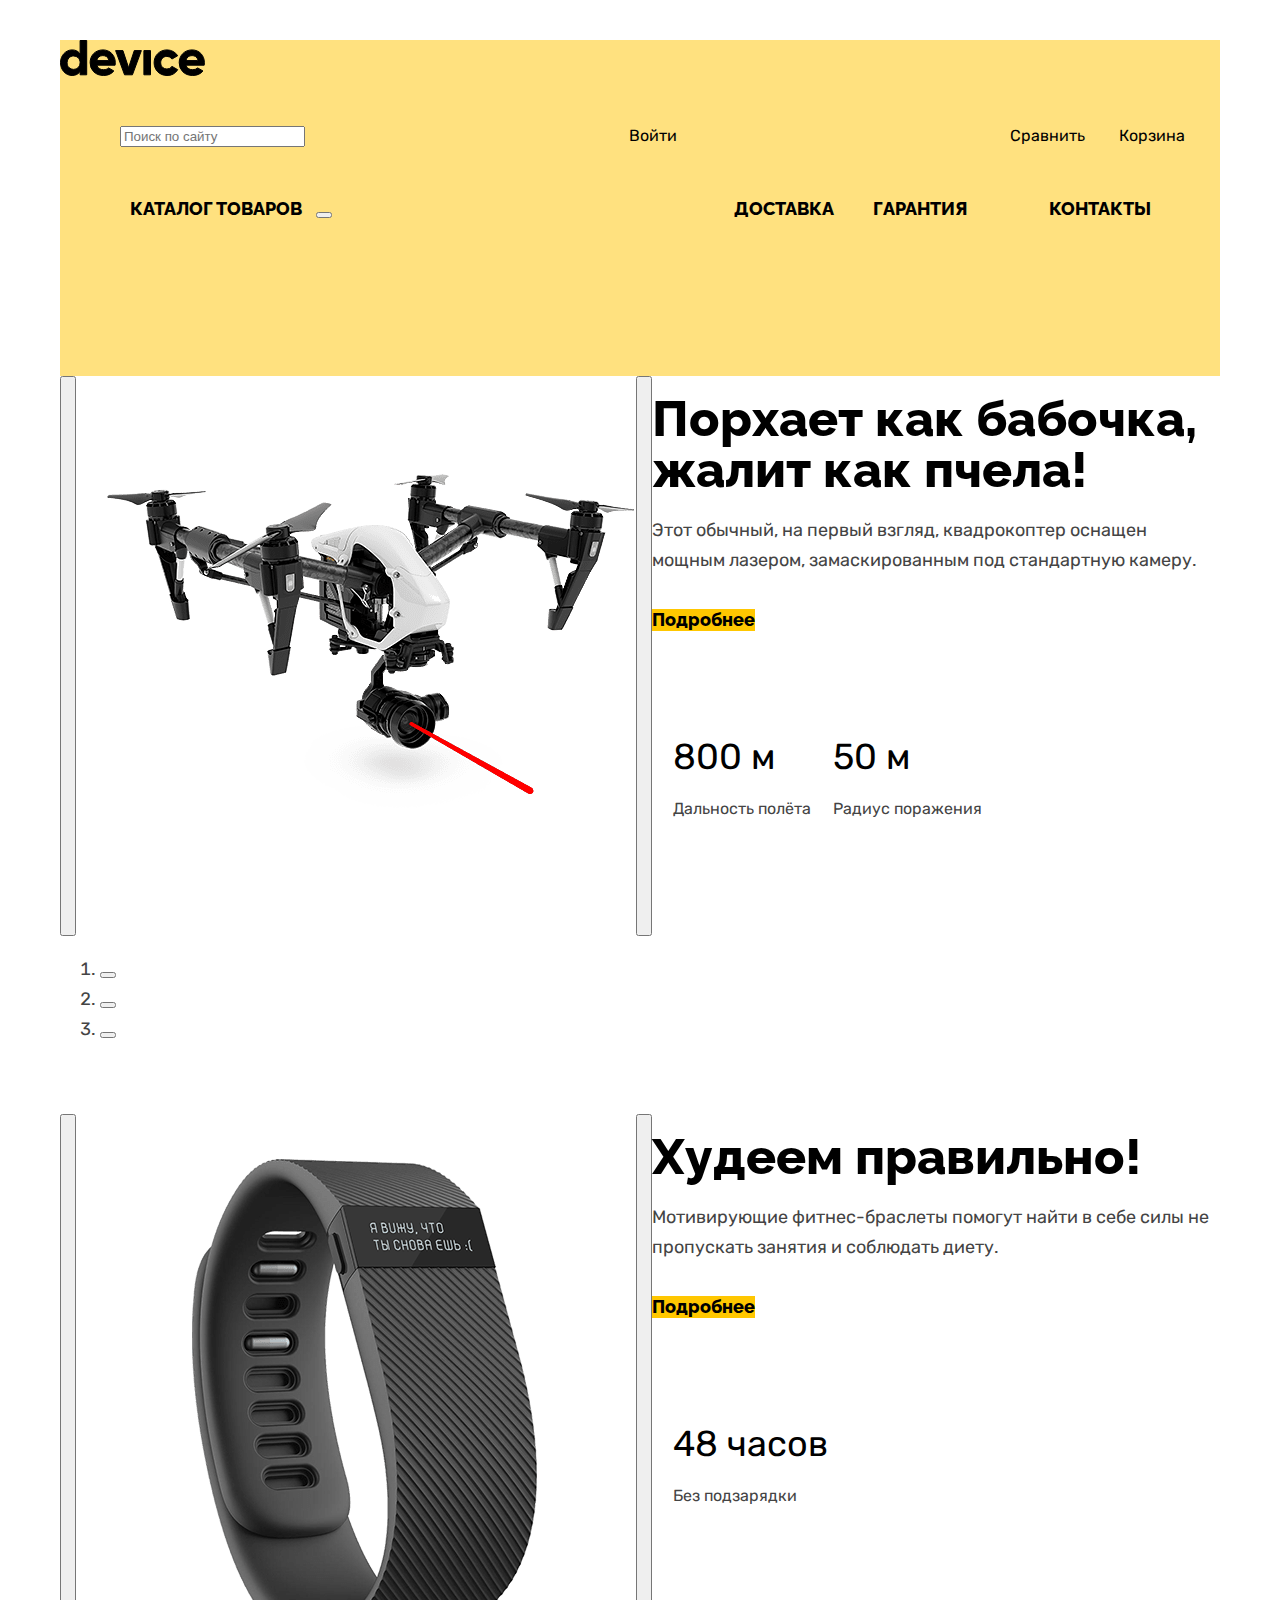
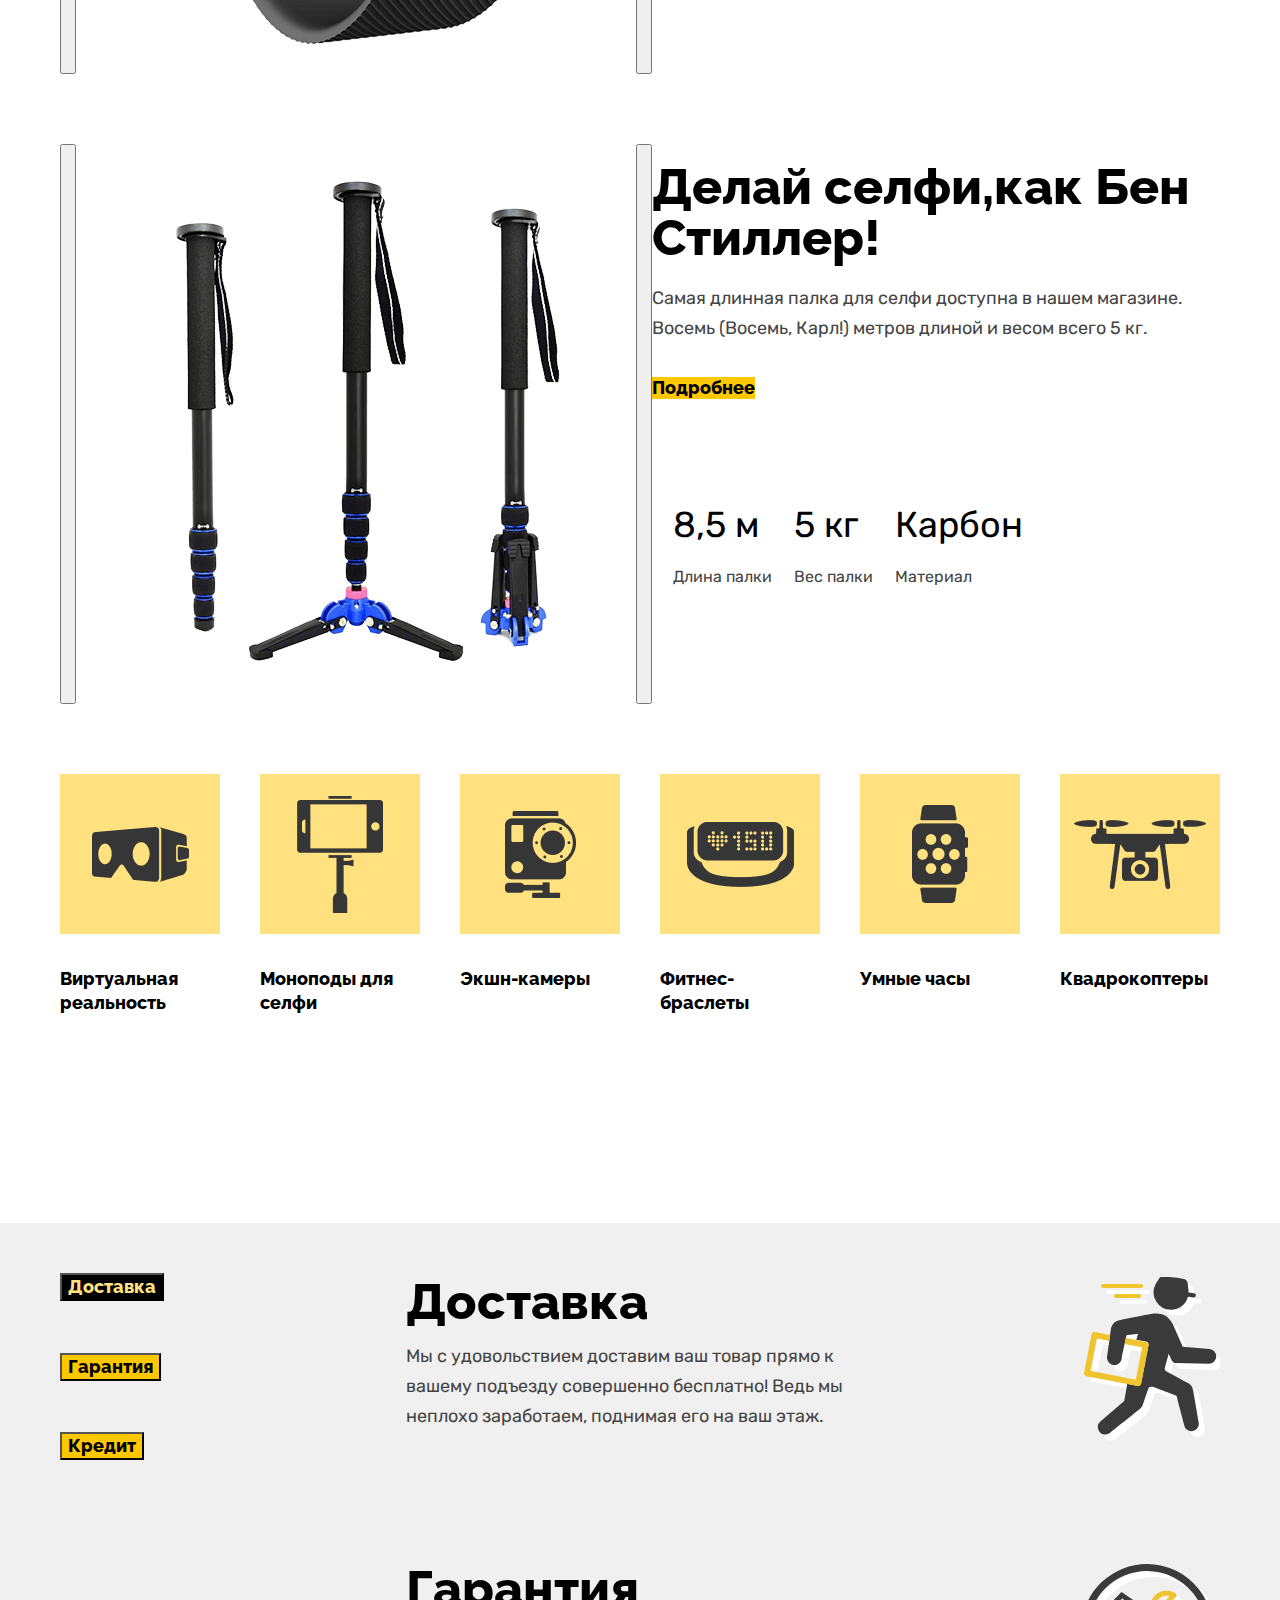
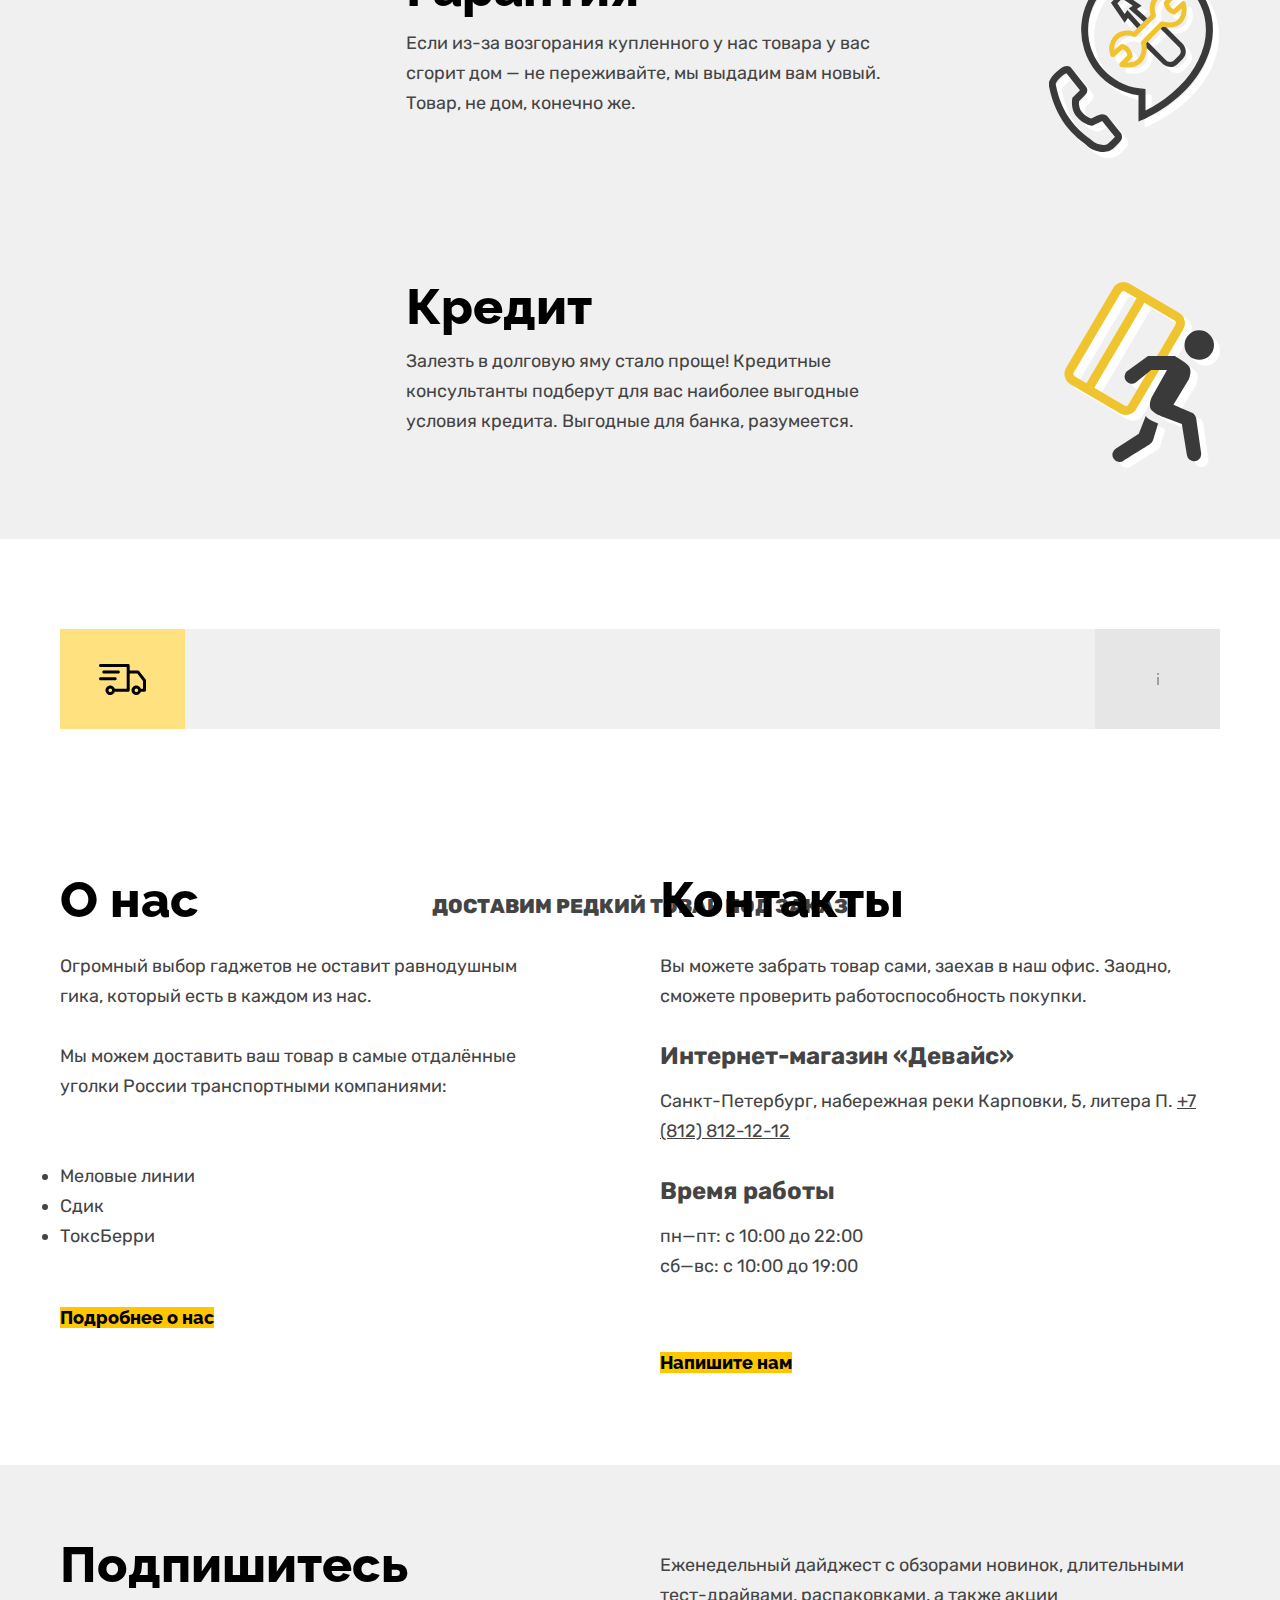
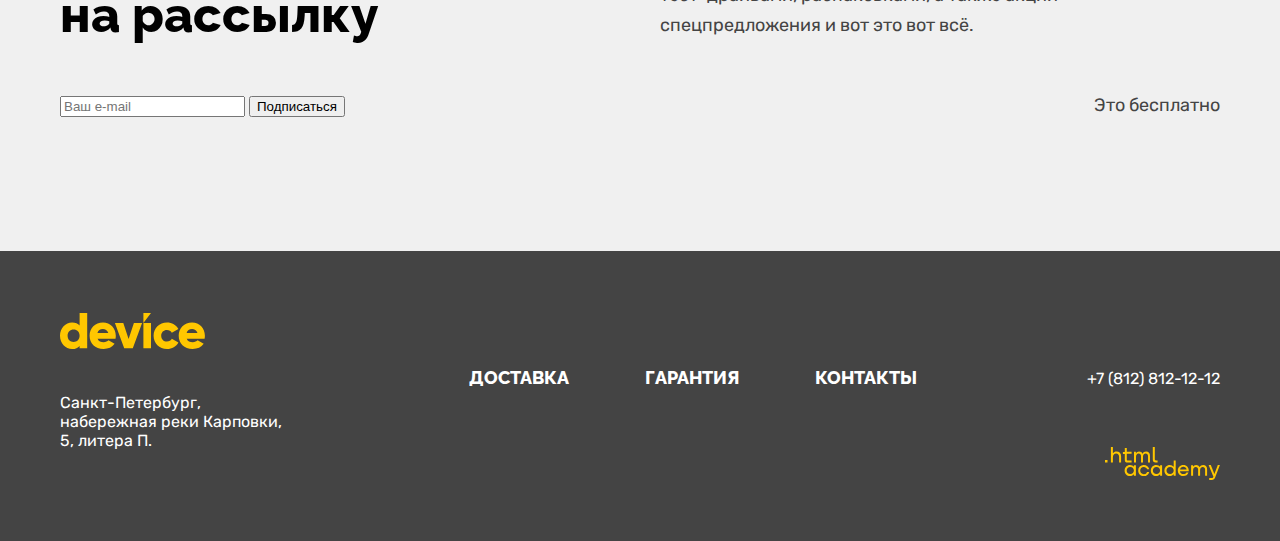
==== index.html @ 5f860b73 "внесла исправления" ====
<!DOCTYPE html>
<html lang="ru">

<head>
  <meta charset="utf-8">
  <link rel="stylesheet" href="styles/styles.css">
  <title>HTML Academy: Девайс</title>
</head>

<body>
  <header>
    <div class="content">
      <nav class="navigation">
        <a href="#"> <img src="img/logo.svg" width="145" height="36" alt="Логотип компании"></a>
        <section class="main-upper-navigation">
          <ul class="upper-navigation-list">
            <li class="upper-navigation-item search">
              <form action="https://echo.htmlacademy.ru/" method="get">
                <label for="page-search" class="visually-hidden">Поиск по сайту</label>
                <input id="page-search" name="page-search" type=text placeholder="Поиск по сайту">
              </form>
            </li>
            <li class="upper-navigation-item enter"> <a class="upper-navigation-link" href="#"> Войти </a></li>
            <li class="upper-navigation-item compare"> <a class="upper-navigation-link" href="#"> Сравнить </a></li>
            <li class="upper-navigation-item cart"> <a class="upper-navigation-link" href="#"> Корзина </a></li>
          </ul>
        </section>
        <section class="main-under-navigation">
          <ul class="under-navigation-list">
            <li class="under-navigation-item catalog">
              <a class="under-navigation-link" href="#"> Каталог товаров</a>
              <button class="plus" name="go-to-goodspage" type="button"> <span class="visually-hidden"> Расскрыть
                  католог
                  товаров
                </span></button>
            </li>
            <li class="under-navigation-item delivery"> <a class="under-navigation-link" href="#">Доставка</a></li>
            <li class="under-navigation-item garanty"> <a class="under-navigation-link" href="#">Гарантия</a></li>
            <li class="under-navigation-item contact"> <a class="under-navigation-link" href="#">Контакты</a> </li>
          </ul>
        </section>
      </nav>
    </div>
  </header>

  <main class="main-index main-container">
    <h1 class="visually-hidden"> Компания Device </h1>
    <section class="popular-products-slider">
      <div class="content">
        <h2 class="visually-hidden"> Характеристики популярных товаров </h2>
        <div class="product-slider">
          <div class="product-slide">
            <button class="slider-button slider-prev" type="button"> <span class="visually-hidden"> Предыдущее
                фото</span></button>
            <img class="slider-image" src="img/slider/slider-img-1.png" width="560" height="560" alt="Квадракоптер">
            <button class="slider-button slider-next" type="button"> <span class="visually-hidden"> Следующее фото
              </span></button>
            <div class="slide-description">
              <p> <b class="emphasise"> Порхает как бабочка, жалит как пчела! </b> </p>
              <p class="description"> Этот обычный, на первый взгляд, квадрокоптер оснащен мощным лазером,
                замаскированным под стандартную
                камеру. </p>
              <a class="button more-detailed" href="#"> Подробнее</a>
              <table class="features">
              <caption class="visually-hidden"> Технические характеристики </caption>
                <tr class="numerical-value">
                  <td class="metre-value"> 800 м</td>
                  <td class="metre-value"> 50 м</td>
                </tr>
                <tr class="row-name">
                  <td class="range">Дальность полёта</td>
                  <td class="radius">Радиус поражения</td>
                </tr>
              </table>
            </div>
          </div>
          <nav class="description-navigation">
            <ol class="slider-pagination">
              <li class="slider-pagination-item"> <button
                  class="slider-pagination-button slider-pagination-button-current" type="button"> <span
                    class="visually-hidden"> 1 фото </span> </button></li>
              <li class="slider-pagination-item"> <button class="slider-pagination-button" type="button"> <span
                    class="visually-hidden"> 2 фото </span> </button></li>
              <li class="slider-pagination-item"> <button class="slider-pagination-button" type="button"> <span
                    class="visually-hidden"> 3 фото </span> </button></li>
            </ol>
          </nav>
        </div>
        <div class="product-slider">
          <div class="product-slide">
            <button class="slider-button slider-prev" type="button"> <span class="visually-hidden"> Предыдущее
                фото</span></button>
            <img class="slider-image" src="img/slider/slider-img-2.png" width="560" height="560" alt="Умные часы">
            <button class="slider-button slider-next" type="button"> <span class="visually-hidden"> Следующее фото
              </span></button>
            <div class="slide-description">
              <p> <b class="emphasise"> Худеем правильно! </b> </p>
              <p class="description"> Мотивирующие фитнес-браслеты помогут найти в себе силы не пропускать занятия и
                соблюдать диету. </p>
              <a class="button more-detailed" href="#"> Подробнее</a>
              <table class="features">
                <caption class="visually-hidden"> Технические характеристики </caption>
                <tr class="numerical-value">
                  <td class="metre-value"> 48 часов</td>
                </tr>
                <tr class="row-name">
                  <td class="range">Без подзарядки</td>
                </tr>
              </table>
            </div>
          </div>
        </div>
        <div class="product-slider">
          <div class="product-slide">
            <button class="slider-button slider-prev" type="button"> <span class="visually-hidden"> Предыдущее
                фото</span></button>
            <img class="slider-image" src="img/slider/slider-img-3.png" width="560" height="560" alt="Селфи-палка">
            <button class="slider-button slider-next" type="button"> <span class="visually-hidden"> Следующее фото
              </span></button>
            <div class="slide-description">
              <p> <b class="emphasise"> Делай селфи,как Бен Стиллер! </b> </p>
              <p class="description"> Самая длинная палка для селфи доступна в нашем магазине. Восемь (Восемь, Карл!)
                метров длиной и весом
                всего 5 кг. </p>
              <a class="button more-detailed" href="#"> Подробнее</a>
              <table class="features">
                <caption class="visually-hidden"> Технические характеристики </caption>
                <tr class="numerical-value">
                  <td class="metre-value"> 8,5 м</td>
                  <td class="metre-value"> 5 кг</td>
                  <td class="metre-value"> Карбон</td>
                </tr>
                <tr class="row-name">
                  <td class="range">Длина палки</td>
                  <td class="radius">Вес палки</td>
                  <td class="radius">Материал</td>
                </tr>
              </table>
            </div>
          </div>
        </div>
      </div>
    </section>
    <section class="goods-catalog">
      <div class="content">
        <h2 class="visually-hidden">Католог товаров</h2>
        <div class="page-container">
          <ul class="goods-catalog-list">
            <li class="goods-catalog-item">
              <a class="goods-catalog-item-link" href="#">
                <div class="img virtual-reality"></div>
              </a>
              <a class="goods-catalog-item-link" href="#"> Виртуальная реальность</a>
            </li>
            <li class="goods-catalog-item">
              <a class="goods-catalog-item-link" href="#">
                <div class="img monopode"></div>
              </a>
              <a class="goods-catalog-item-link" href="#"> Моноподы для селфи </a>
            </li>
            <li class="goods-catalog-item">
              <a class="goods-catalog-item-link" href="#">
                <div class="img action-camera"></div>
              </a>
              <a class="goods-catalog-item-link" href="#"> Экшн-камеры </a>
            </li>
            <li class="goods-catalog-item">
              <a class="goods-catalog-item-link" href="#">
                <div class="img fitnes-watch"></div>
              </a>
              <a class="goods-catalog-item-link" href="#"> Фитнес-браслеты </a>
            </li>
            <li class="goods-catalog-item">
              <a class="goods-catalog-item-link" href="#">
                <div class="img smart-watch"></div>
              </a>
              <a class="goods-catalog-item-link" href="#"> Умные часы </a>
            </li>
            <li class="goods-catalog-item">
              <a class="goods-catalog-item-link" href="#">
                <div class="img quadrico"></div>
              </a>
              <a class="goods-catalog-item-link" href="#"> Квадрокоптеры </a>
            </li>
          </ul>
        </div>
      </div>
    </section>
    <section class="additional-services">
      <div class="content">
        <h2 class="visually-hidden"> Дополнительные услуги </h2>
        <div class="page-container switch-container">
          <ol class="section-switching">
            <li class="switch-section-item delivery-section-item"> <button
                class="button switch-section-button current-section-button" type="button">
                Доставка </button></li>
            <li class="switch-section-item guarantee-section-item"> <button class="button switch-section-button"
                type="button">
                Гарантия </button></li>
            <li class="switch-section-item credit-section-item"> <button class="button switch-section-button"
                type="button"> Кредит
              </button></li>
          </ol>
          <div class="service-slider service-slider-1">
            <div class="slider-text">
            <h3 class="slider-header"> Доставка </h3>
            <p class="slider-description">Мы с удовольствием доставим ваш товар прямо к вашему подъезду совершенно
              бесплатно! Ведь мы неплохо заработаем, поднимая его на ваш этаж.</p></div>
            <div class="delivery-item"> <span class="visually-hidden"> Иконка курьера </span> </div>
          </div>
          <div class="service-slider service-slider-2">
            <div class="slider-text">
            <h3 class="slider-header"> Гарантия </h3>
            <p class="slider-description">Если из-за возгорания купленного у нас товара у вас сгорит дом — не
              переживайте, мы выдадим вам новый. Товар, не дом, конечно же.</p></div>
            <div class="garanty-item"> <span class="visually-hidden"> Иконка гарантии </span> </div>
          </div>
          <div class="service-slider service-slider-3">
            <div class="slider-text">
            <h3 class="slider-header"> Кредит </h3>
            <p class="slider-description">Залезть в долговую яму стало проще! Кредитные консультанты подберут для вас
              наиболее выгодные условия кредита. Выгодные для банка, разумеется.</p></div>
            <div class="credit-item"> <span class="visually-hidden"> Иконка кредита </span> </div>
          </div>
        </div>
      </div>
    </section>
    <section class="about-company">
      <div class="content">
        <h2 class="visually-hidden"> Информация о компании </h2>
        <div class="main-feature">
          <b class="slogan"> Доставим редкий товар под заказ </b>
          <div class="car-item"> <span class="visually-hidden"> Значок грузовика </span></div>
          <a class="more-information" href="#"> <span class="visually-hidden"> Больше информации о доставке </span> </a>
        </div>
        <div class="page-container information-container">
          <div class="about-us">
            <h3 class="section-header"> О нас </h3>
            <p class="paragraph-first">Огромный выбор гаджетов не оставит равнодушным гика, который есть в каждом из
              нас.</p>
            <p class="paragraph"> Мы можем доставить ваш товар в самые отдалённые уголки России транспортными
              компаниями:</p>
            <ul class="delivery-companies-list">
              <li class="delivery-company-item"> Меловые линии</li>
              <li class="delivery-company-item"> Сдик</li>
              <li class="delivery-company-item"> ТоксБерри</li>
            </ul>
            <a class="button more-about-company" href="#"> Подробнее о нас </a>
          </div>
          <div class="contacts">
            <h3 class="section-header"> Контакты </h3>
            <p class="contact-paragraph">Вы можете забрать товар сами, заехав в наш офис. Заодно, сможете проверить
              работоспособность покупки.
            </p>
            <h4 class="mini-section-header"> Интернет-магазин «Девайс» </h4>
            <address class="main-page-address">
              Санкт-Петербург, набережная реки Карповки, 5, литера П.
              <a class="contact-phone" href="tel:88128121212"> +7 (812) 812-12-12 </a>
            </address>
            <h4 class="mini-section-header"> Время работы </h4>
            <p class="work-day-time">пн—пт: с 10:00 до 22:00 <br>
              сб—вс: с 10:00 до 19:00 </p>
            <a class="button write-to-us" href="mailto:#"> Напишите нам </a>
          </div>
        </div>
      </div>
    </section>
    <section class="subcribe">
      <div class="content">
        <div class="subcribe-page-container">
          <div class="subcribe-container">
            <h3 class="section-header subcribe-header">Подпишитесь на рассылку</h3>
            <p class="subcribe-description">Еженедельный дайджест с обзорами новинок, длительными тест-драйвами,
              распаковками, а также акции
              спецпредложения и вот это вот всё.</p>
          </div>
          <div class="form-container">
            <form class="email-subcribe" action="https://echo.htmlacademy.ru/" method="POST">
              <label for="put-email" class="visually-hidden"> Введите ваш e-mail </label>
              <input id="put-email" name="email" type="text" placeholder="Ваш e-mail">
              <button class="subcribe-button" type="button"> Подписаться </button>
            </form>
            <p class="additional-note"> Это бесплатно </p>
          </div>
        </div>
    </section>
    </div>
  </main>
  <footer class="footer">
    <div class="content">
      <div class="page-footer-container">
        <div class="first-column">
          <a href="#"><img class="yellow-logo" src="img/yellow-logo.svg" width="145" height="36"
              alt="Логотип компании"></a>
            <h2 class="visually-hidden">Основная информация</h2>
            <address class="footer-address"> Санкт-Петербург, набережная реки Карповки, 5, литера П.</address>
        </div>

        <div class="second-column">
          <ul class="additional-page-list">
            <li class="additional-page-item"> <a class="additional-page-link" href="#"> Доставка </a></li>
            <li class="additional-page-item"> <a class="additional-page-link" href="#"> Гарантия </a></li>
            <li class="additional-page-item"> <a class="additional-page-link" href="#"> Контакты </a></li>
          </ul>
          <ul class="socialmedia-list">
            <li class="socialmedia-item"> <a class="socialmedia-link" href="https://www.facebool.com/htmlacademy"> <span
                  class="visually-hidden"> Facebook
                </span> </a></li>
            <li class="socialmedia-item"> <a class="socialmedia-link" href="https://www.instagram.com/htmlacademy/">
                <span class="visually-hidden"> Instagram
                </span> </a></li>
            <li class="socialmedia-item"> <a class="socialmedia-link" href="https://twitter.com/htmlacademy_ru"> <span
                  class="visually-hidden"> Twitter
                </span> </a></li>
          </ul>
        </div>
        <div class="third-column">
            <h2 class="visually-hidden"> Дополнительная информация </h2>
            <address> <a class="contact-phone footer-contact-phone" href="tel:88128121212"> +7 (812) 812-12-12 </a>
            </address>
            <a class="htmlacademy-logo" href="https://htmlacademy.ru/"> <img src="img/htmlacademy-logo.svg" width="115"
                height="33" alt="Логотип HTML Академии"> </a>
        </div>
      </div>
    </div>
  </footer>
</body>

</html>
---- styles/styles.css ----
@font-face {
    font-family: "Raleway" ;
    font-style: normal;
    font-weight: 800;
    src: url("../fonts/raleway/raleway-800.woff2") format("woff2");
    font-display: swap;
}

@font-face {
    font-family:"Rubik";
    font-style: normal;
    font-weight: 400;
    src: url("../fonts/rubik/rubik-400.woff2") format("woff2");
    font-display: swap;
}

@font-face {
    font-family:"Rubik" ;
    font-style: normal;
    font-weight: 700;
    src: url("../fonts/rubik/rubik-700.woff2") format("woff2");
    font-display: swap;
}

@font-face {
    font-family:"Rubik";
    font-style: normal;
    font-weight: 800;
    src: url("../fonts/rubik/rubik-800.woff2") format("woff2");
    font-display: swap;
}

html {
    height: 100%;
}

body {
    margin: 0;
    display:flex;
    flex-direction: column;
    min-height: 100%;
    font-family:"Rubik", sans-serif;
    font-weight: 400;
    font-style: normal;
    font-size: 18px;
    line-height: 30px;
    color: #444444;
    background-color: #FFFFFF;
}

.main-container {
    flex-grow:1;
}

.content {
    margin: 0 auto;
    width: 1160px;
}

.navigation {
    display:flex;
    flex-direction: column;
    width: 1160px;
    margin-top: 40px;
    margin-left: auto;
    margin-right: auto;
    background-color: #FFE17F;
}

.upper-navigation-list {
    display: flex;
    flex-wrap: wrap;
    padding: 0;
    width: 1075px;
    list-style-type: none;
    padding-top: 35px;
    padding-bottom: 29px;
    padding-left: 60px;
    padding-right: 25px; 
    margin:0;
    margin-bottom: 15px;
}

.upper-navigation-link {
    width: min-content;
    padding: 10px;
}

.enter {
    margin-left:auto;
    margin-right: auto;
}

.compare {
    margin-right: 14px;
}

.under-navigation-item {
    margin: 0;
    padding:0;
}

.under-navigation-list {
    display: flex;
    list-style-type: none;
    padding-top: 0;
    padding-bottom: 152px;
    padding-left: 60px;
    padding-right: 59px;
    margin: 0;
}

.under-navigation-link{
    padding: 10px;
    width: max-content;
}

.catalog {
    flex-grow: 1;
}

.delivery {
    margin-right: 19px;
}

.garanty {
    margin-right: 62px;
}

.product-slide {
    display:flex;
    justify-content: space-between;
}

.product-slider {
    margin-bottom: 70px;
}

.description {
    padding:0;
    margin-top:19px;
    margin-bottom: 30px;
}

.more-detailed {
    display: inline-block;
    margin-top:0;
    margin-bottom: 70px;
}

.features {
    border-spacing: 20px;
}

.page-container {
    display: flex;
    justify-content: space-between;
}

.goods-catalog-list {
    display: grid; /*Добавила грид*/
    grid-template-columns: repeat(6,160px);
    gap: 40px;
    margin-top: 0;
    margin-bottom: 139px;
    padding: 0;
    list-style-type: none;
}


.goods-catalog-item {
    display: flex;
    flex-direction: column;
}

.img {
    margin-bottom: 33px;
}

.goods-catalog {
    margin-bottom: 69px;
}
.switch-container {
    display: grid;
    grid-template-columns: 280px 814px; /*Получился между рядами gap какой-то (видно в инспекторе), это ширина элементов накладывается друг на друга?*/
    grid-template-areas: "section-switching service-slider-1"
                         " .  service-slider-2"
                         " .  service-slider-3";
    margin-bottom: 90px;
}

.section-switching {
    display: flex;
    flex-direction: column;
    justify-content: space-evenly;
    width: 280px;
    padding: 0;
    margin: 0;
    list-style-type: none;
    grid-area: section-switching;
}

.service-slider {
    width: 814px;
    padding-top: 54px;
    padding-bottom: 69px;
    display: flex;
    flex-wrap: wrap;
    justify-content: space-between;
}

.service-slider-1 {
    grid-area: service-slider-1;
}

.service-slider-2 {
    grid-area: service-slider-2;
}

.service-slider-3 {
    grid-area: service-slider-3;
}

.slider-description {
    margin: 0;
    width: 497px;
}

.additional-services {
    margin-bottom: 90px;
    background-color: #F0F0F0;
}

.section-header {
    margin-top: 0;
    margin-bottom: 26px;
}

.paragraph-first {
    margin-top: 0;
    margin-bottom: 30px;
}

.paragraph {
    margin-top:0;
    margin-bottom: 60px;
}

.delivery-companies-list {
    padding: 0;
    margin-top:0;
    margin-bottom: 52px;
}

.contact-paragraph {
    margin-top: 0;
    margin-bottom: 30px;

}

.mini-section-header {
    margin-top: 0;
    margin-bottom: 15px;
}

.main-page-address {
    margin-top:0;
    margin-bottom: 30px;
}

.about-company {
    padding-bottom: 87px;
}

.work-day-time {
    margin-top:0;
    margin-bottom: 67px;
}

.write-to-us {
    margin-top:0;
  /* Применила отступ снизу к контейнеру, иначе кнопка "Напишите нам все равно прижата к низу раздела*/
}

.about-us {
    box-sizing: border-box;
    width: 560px;
    margin: 0;
    margin-right: 40px;
    padding-top: 49px;
    padding-right: 63px;
    padding-left: 0;
    padding-bottom: 0;
}

.contacts {
    box-sizing: border-box;
    width: 560px;
    margin:0;
    padding: 0;
    padding-top: 49px;
}

.main-feature {
    width: 1160px;
    background-color:#F0F0F0;
    display: grid;
    grid-template-columns: 125px 910px auto; /*Получилось привести к макетному виду, но теперь текст вообще выпал*/
    grid-template-rows: 100px;
    margin-bottom: 97px;
    }

.subcribe-container {
    display: flex;
    flex-direction: row; 
    justify-content: space-between;
    align-items: flex-end;
    margin-bottom: 50px; 
}

.form-container {
    display: flex;
    flex-wrap: wrap;
}

.email-subcribe {
    width: max-content;
    flex-grow: 1;
}

.additional-note {
    margin: 0;
}

.subcribe-header {
    width: min-content;
    margin: 0;
}

.subcribe-description {
    width: 560px;
    margin: 0;
}

.page-footer-container {
    display: flex;
    justify-content: space-between;
    align-items: baseline;
    padding-top: 62px;
    padding-bottom: 61px;
}

.subcribe {
    background-color: #F0F0F0;
    padding-top: 75px;
    padding-bottom: 131px;
}

.subcribe-page-container {
    display: flex;
    flex-direction: column;

}

footer {
    background-color: #444444;  
}

.first-column {
    display: flex;
    flex-direction: column;
    width: auto;
}

.third-column {
    display: flex;
    flex-direction: column;
    align-items: flex-end;
}

.under-navigation-link {
    font-family:"Raleway", sans-serif;
    font-weight: 800;
    font-style: normal;
    font-size: 18px;
    line-height: 22px;
    color:#000000;
    text-decoration: none;
    text-transform: uppercase;
}

.upper-navigation-link {
    font-size: 16px;
    line-height: 19px;
    color:#000000;
    text-decoration: none;
}

.emphasise {
    font-family:"Raleway", sans-serif;
    font-weight: 800;
    font-style: normal;
    font-size: 50px;
    line-height: 50px;
    color:#000000;
    padding: 0;
    margin: 0;
}

.slider-header {
    font-family:"Raleway", sans-serif;
    font-weight: 800;
    font-style: normal;
    font-size: 50px;
    line-height: 50px;
    color:#000000;
    padding: 0;
    margin-top:0;
    margin-bottom: 14px;
}

.goods-catalog-item-link {
    font-family:"Raleway", sans-serif;
    font-weight: 800;
    font-style: normal;
    font-size: 18px;
    line-height: 24px;
    color:#000000;
    text-decoration: none;
}

.numerical-value {
    font-family: "Rubik", sans-serif;
    font-weight: 400;
    font-style: normal;
    font-size: 36px;
    line-height: 30px;
    color: #000000;
}

.row-name {
    font-family: "Rubik", sans-serif;
    font-weight: 400;
    font-style: normal;
    font-size: 16px;
    line-height: 30px;
}

.button {
    font-family:"Raleway", sans-serif;
    font-weight: 800;
    font-style: normal;
    font-size: 18px;
    line-height: 22px;
    text-decoration: none;
    color:#000000;
    background-color:#FFC700;
}

.section-header {
    font-family:"Raleway", sans-serif;
    font-weight: 800;
    font-style: normal;
    font-size: 50px;
    line-height: 50px;
    color:#000000;
}

.mini-section-header {
    font-family:"Rubik", sans-serif;
    font-weight: 700;
    font-style: normal;
    font-size: 24px;
    line-height: 30px;
    color: #444444;
}

li .current-section-button {
    color: #FFE17F;
    background-color: #000000;
}

.contact-phone {
    color: #444444;
}

address {
    font-style: normal;
}

.visually-hidden {
    position: absolute;
    width: 1px;
    height: 1px;
    margin: -1px;
    padding: 0;
    border: 0;
    clip: rect(0 0 0 0);
    overflow: hidden;
}

.virtual-reality {
    background-color: #FFE17F;
    background-image: url("../img/catalog-item/virtual-reality-item.png");
    background-repeat: no-repeat;
    background-position: 50% 50%;
    width: 160px;
    height: 160px;
}

.monopode {
    background-color: #FFE17F;
    background-image: url("../img/catalog-item/selfie-monopode-item.png");
    background-repeat: no-repeat;
    background-position: 50% 50%;
    width: 160px;
    height: 160px;
}

.action-camera {
    background-color: #FFE17F;
    background-image: url("../img/catalog-item/action-camera-item.png");
    background-repeat: no-repeat;
    background-position: 50% 50%;
    width: 160px;
    height: 160px;
}

.fitnes-watch {
    background-color: #FFE17F;
    background-image: url("../img/catalog-item/fitness-bracelet-item.png");
    background-repeat: no-repeat;
    background-position: 50% 50%;
    width: 160px;
    height: 160px;
}

.smart-watch {
    background-color: #FFE17F;
    background-image: url("../img/catalog-item/smart-watches-item.png");
    background-repeat: no-repeat;
    background-position: 50% 50%;
    width: 160px;
    height: 160px;
}

.quadrico {
    background-color: #FFE17F;
    background-image: url("../img/catalog-item/quadrico-item.png");
    background-repeat: no-repeat;
    background-position: 50% 50%;
    width: 160px;
    height: 160px;
}

.delivery-item {
    background-image: url("../img/delivery.svg");
    background-repeat: no-repeat;
    width: 136px;
    height: 164px;
}

.garanty-item {
    background-image: url("../img/garanty.svg");
    background-repeat: no-repeat;
    width: 171px;
    height: 195px;
}

.credit-item {
    background-image: url("../img/credit.svg");
    background-repeat: no-repeat;
    width: 156px;
    height: 188px;
}

.img:hover {
    background-color:#FFC700; 
}

.car-item {
    grid-column: 1/ 2;
    grid-row: 1/2;
    background-color: #FFE17F;
    background-image: url("../img/car-item.svg");
    background-repeat: no-repeat;
    background-position: 50% 50%;
    width: 125px;
    height: 100px;
}

.more-information {
    background-color: #DCDCDC80;
    background-image: url("../img/info-item.svg");
    background-position: 50% 50%;
    background-repeat: no-repeat;
    grid-column: -1/-2;
    grid-row: 1/2;
}

footer {
    color: #FFFFFF;
}

.yellow-logo {
    margin-top: 0;
    margin-bottom: 35px;
}

.footer-address {
    width: 238px;
    font-size: 16px;
    line-height: 19px;
}

.additional-page-list {
    width: 458px;
    display: flex;
    justify-content: space-between;
    padding: 0;
    margin: 0;
    list-style-type: none;
}

.footer-contact-phone {
    width:auto;
    margin-bottom: 53px;
    color: #FFFFFF;
    display: block;
    text-decoration: none;
    font-size: 16px;
    line-height: 30px;
}

.additional-page-link {
    padding: 5px;
    font-family:"Raleway", sans-serif;
    font-weight: 800;
    font-style: normal;
    font-size: 18px;
    line-height: 22px;
    color: #FFFFFF;
    text-decoration: none;
    text-transform: uppercase;
}

.additional-page-item {
    flex-shrink: 0; 
    margin-right: 7px;
}

.additional-page-item:last-child {
    margin-right: 0;
}

.socialmedia-list {
    list-style-type: none;
    display: flex;
    padding: 0;
}

.htmlacademy-logo img {
    display: block;
    margin: 0;
}

.slogan {
    background-color: #F0F0F0;
    font-size: 20px;
    line-height: 24;
    text-transform: uppercase;
    font-weight: 800;
    text-align: center;
    padding-top: 37px;
    padding-bottom: 43px;
    grid-column: 2/3;
    grid-row: 1/2;
}

.inner-header-title {
    font-family:"Raleway", sans-serif;
    font-weight: 800;
    font-style: normal;
    font-size: 50px;
    line-height: 50px;
    color: #000000;
    margin-top: 0;
    margin-bottom: 14px;
}

.links-onthepage-link {
    font-size: 18px;
    line-height: 20px;
    color: #000000;
    text-decoration: none;
}

.inner-header {
    background-color: #FFFFFF;
}

.catalog-filter-section {
    background-color:#E5E5E5;
}

.catalog-filter {
    font-family:"Rubik", sans-serif;
    font-weight: 400;
    font-style: normal;
    font-size: 16px;
    line-height: 19px;
    color: #000000;
    margin: 0;
    padding-top: 71px;
    padding-right: 69px; 

}

.filter-page-header {
    font-family:"Raleway", sans-serif;
    font-weight: 800;
    font-style: normal;
    font-size: 16px;
    line-height: 19px;
    color: #000000;
    text-transform: uppercase;
    margin: 0;
    padding-top: 30px;
    padding-bottom: 30px;
    padding-right: 32px;
}

form .filter-page-header {
    padding:0;
}

.catalog-filter-title {
    font-weight: 700;
    font-size: 16px;
    line-height: 19px;
    color: #000000;
}

/*Стилизация форм, как я поняла, делается не в рамках раздела 6*/

.grey-container {
    background-color: #FFFFFF;
}

.product-card-link {
    font-family:"Rubik", sans-serif;
    font-weight: 700;
    font-style: normal;
    font-size: 18px;
    line-height: 24px;
    color: #000000;
    text-decoration: none;
}

.product-description-container {
    display: flex;
    justify-content: space-between;
    align-items: baseline;
}

.product-card-price {
    font-size: 18px;
    line-height: 22px;
    width: max-content;
}

.product-card-title {
    width: 280px;
}

.product-card-image {
    padding: 0;
    margin: 0;
    display: block;
}

.pagination-link {
    font-size: 16px;
    line-height: 19px;
    color: #444444;
    text-decoration: none;
}

.pagination-prev,.pagination-next {
    font-family:"Raleway", sans-serif;
    font-weight: 800;
    font-style: normal;
    font-size: 16px;
    line-height: 19px;
    color: #000000;
    text-decoration: none;
    text-transform: uppercase;
}

.page-pagination {
    background-color: #EBEBEB;
    list-style-type: none;
    padding-left: 29px;
    padding-right: 30px;
    padding-top: 27px;
    padding-bottom: 24px;
}

/* Сетка для страницы каталога */


.login-name {
    margin-left:auto;
}

.header-menu {
    display: flex;
    width: 560px;
    flex-wrap: wrap;
    justify-content: flex-start;
    margin: 0;
    padding-top: 37px;
    padding-bottom: 49px;
    padding-left: 60px;
}

.links-onthepage-list {
    display: flex;
    justify-content: space-between;
    padding: 0;
    margin: 0;
    list-style-type: none
}

.links-onthepage-link {
    padding: 5px;
}

.links-onthepage-item {
    margin-right: 30px;
}

.sorting-section {
    display: flex;
    padding-left: 72px;
    padding-right: 140px;
    padding-top: 30px;
    padding-bottom: 30px;
    background-color: #EBEBEB;
}

.button-ascending {
    margin-left: auto;
    width: 19px;
    margin-right: 19px;
}

.button-descending {
    width: 19px;
}

.select-control {
    margin-left: 52px;
}


.catalog-container {
    display: flex;
}


.catalog-filter-section {
    width: 468px;
}

.catalog-filter-container {
    width: 972px;
}

.product-list {
    display: grid;
    grid-template-columns: 360px 360px;
    gap: 40px;
    width: 760px;
    margin-left: 72px;
    margin-right: 140px;
    margin-top: 69px;
    margin-bottom: 44px;
    padding: 0;
    list-style-type: none;
}

.product-card {
    padding: 0;
    display: flex;
    flex-direction: column;
}

.button-show-more-container {
   border: 3px solid #000000;
   width: 760px;
   margin-left: 75px;
   padding-top: 18px;
   padding-bottom: 18px;
   text-align: center;
   padding-left: 29px;
   padding-right: 30px;
}

.page-pagination {
    display: flex;
    justify-content: space-between;
    width: 760px;
    margin-bottom: 77px;
    margin-left: 72px;
}

.pagination-item {
    margin-right: 30px;
    flex-shrink: 0;
    width: 19px;
}

.pagination-prev {
    display: block;
    margin-right: auto;
}

.pagination-next {
    margin-left: auto;
}

.footer {
    background-color:#444444;
}
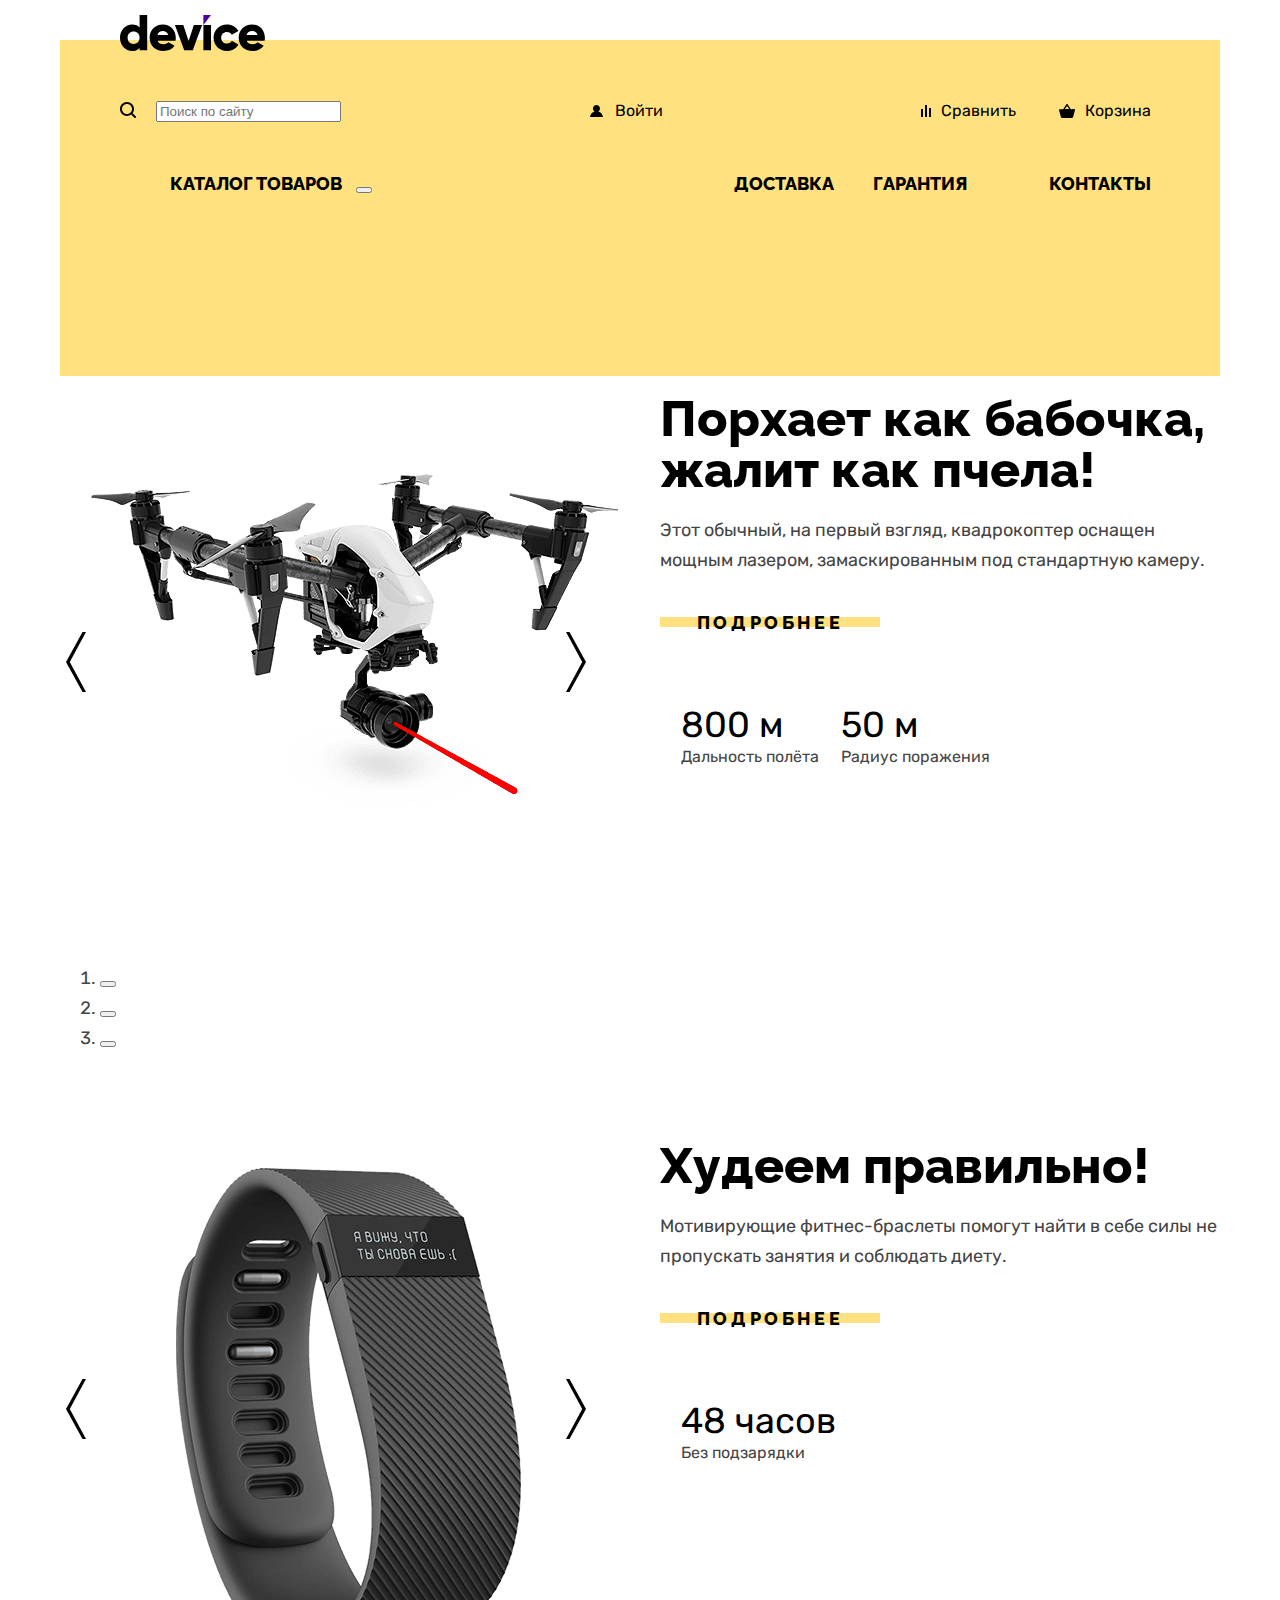
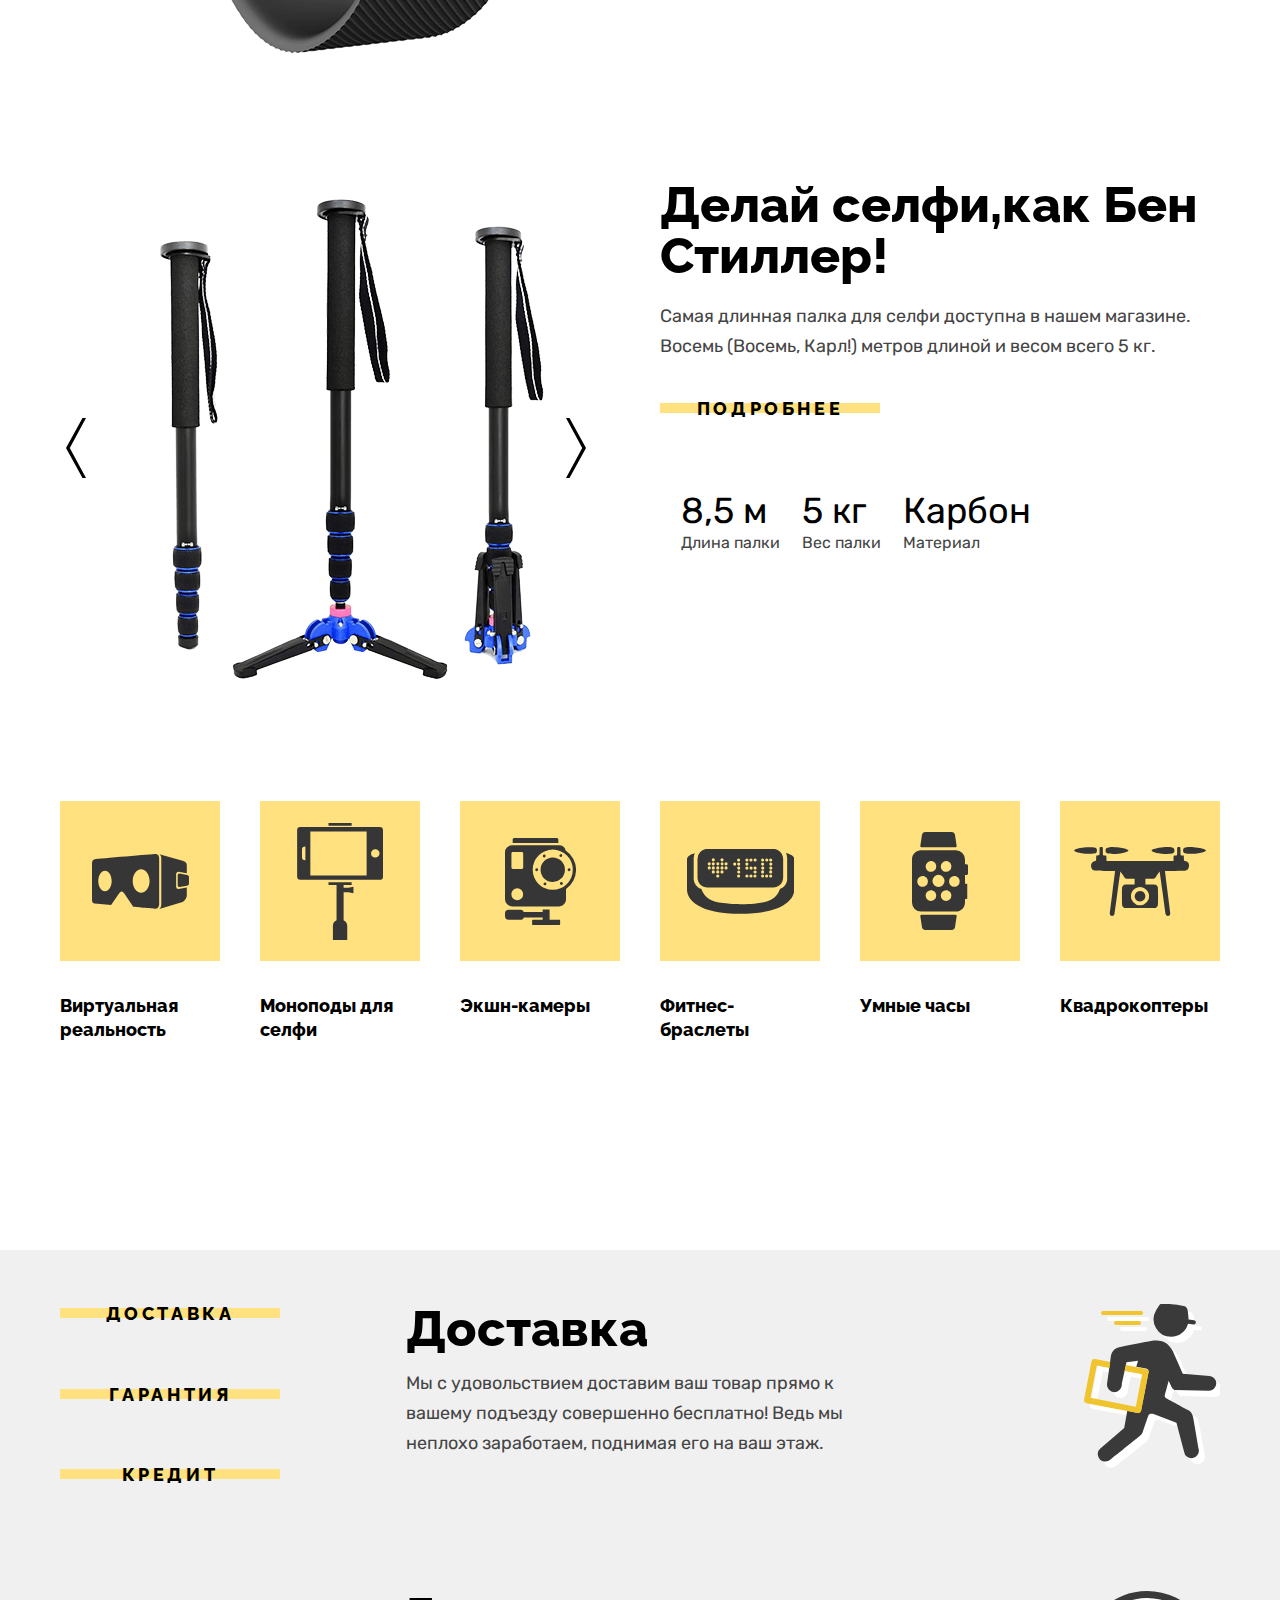
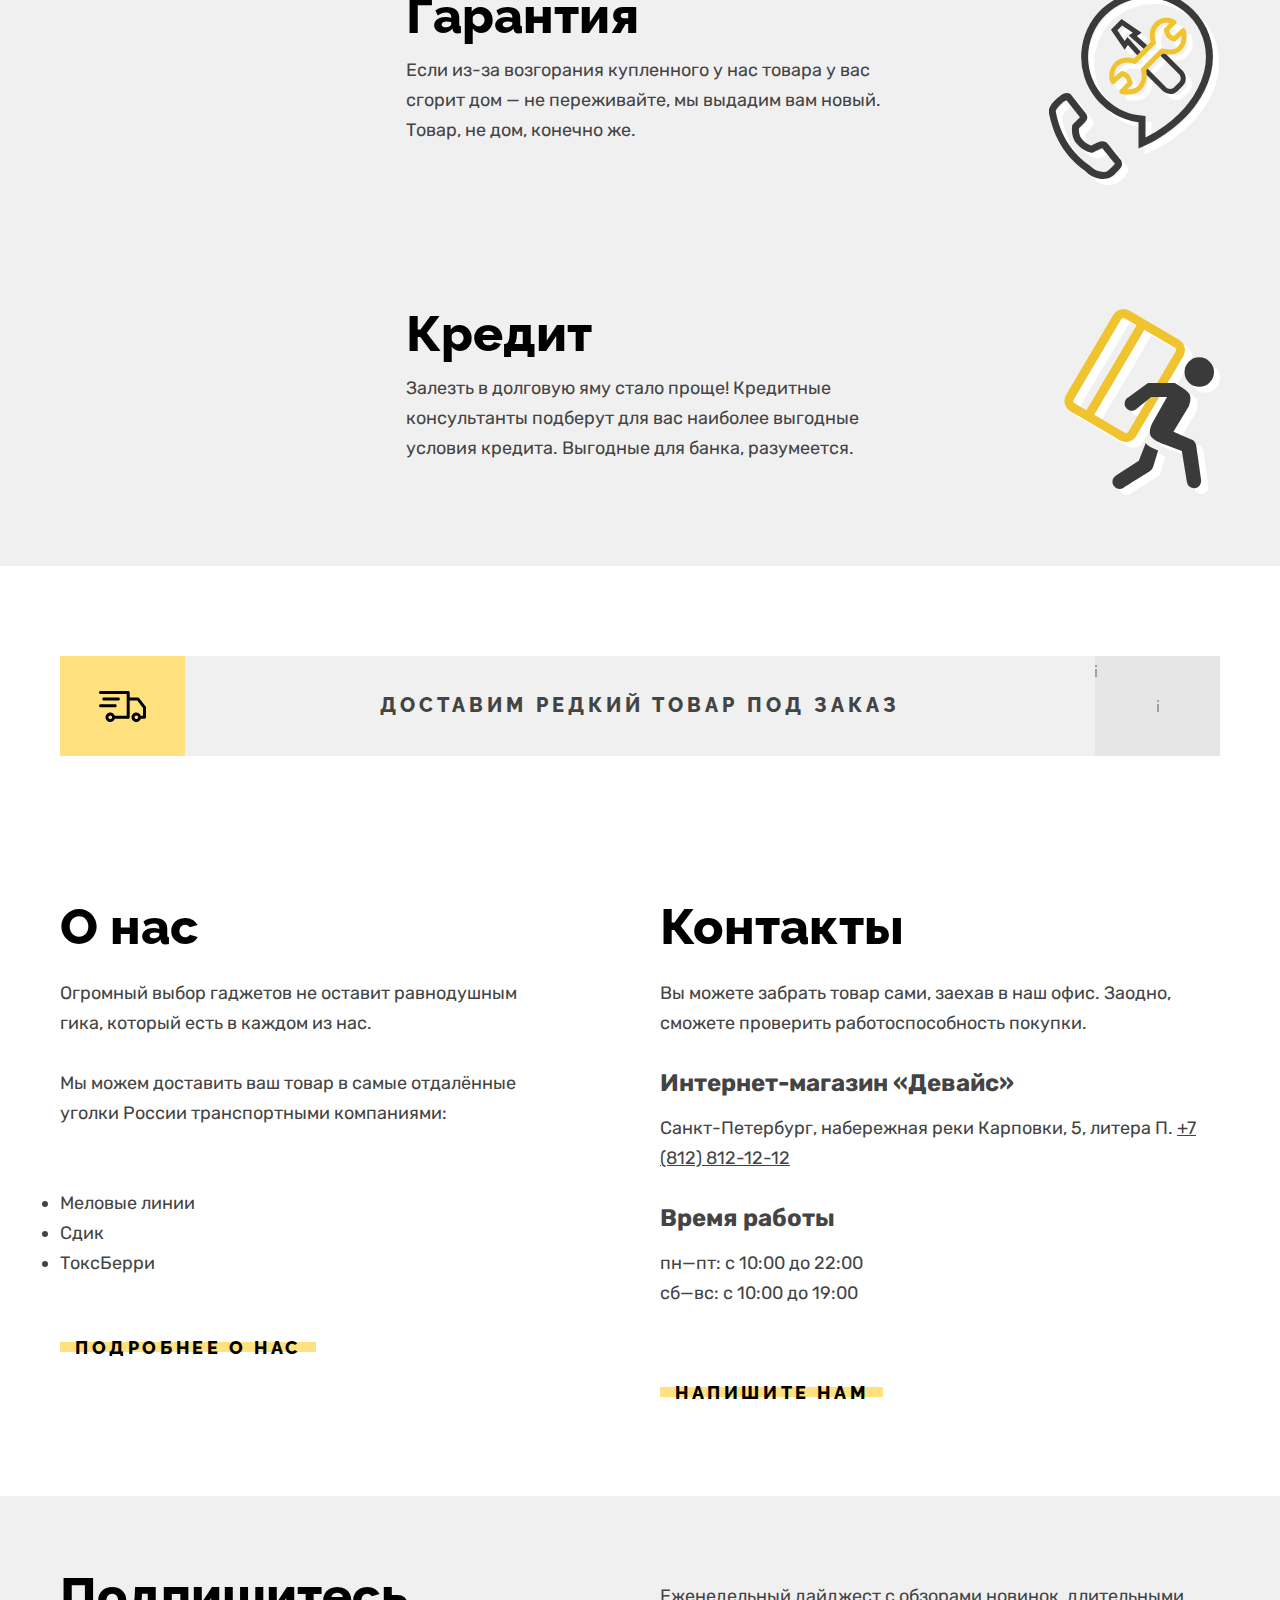
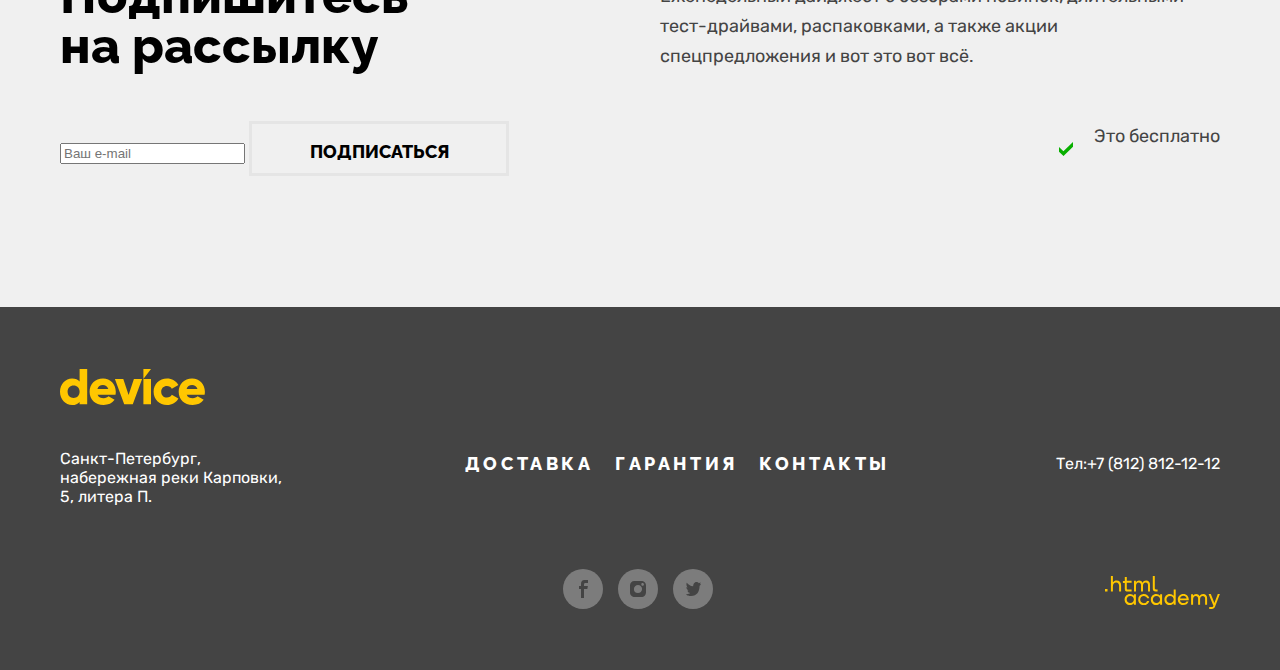
==== commit 7668b99e: "Декоративные элементы и состояния" ====
--- a/index.html
+++ b/index.html
@@ -11,18 +11,40 @@
   <header>
     <div class="content">
       <nav class="navigation">
-        <a href="#"> <img src="img/logo.svg" width="145" height="36" alt="Логотип компании"></a>
+        <div class="navigation-container">
+        <a class="navigation-logo" href="#"> <img src="img/logo.svg" width="145" height="36" alt="Логотип компании"></a>
         <section class="main-upper-navigation">
           <ul class="upper-navigation-list">
             <li class="upper-navigation-item search">
-              <form action="https://echo.htmlacademy.ru/" method="get">
+              <form class="search-form" action="https://echo.htmlacademy.ru/" method="get">
+                <svg class="navigation-icon" width="16" height="16" fill="none" xmlns="http://www.w3.org/2000/svg">
+                  <path
+                    d="m15.7 14.3-3.1-3.1C13.5 10 14 8.6 14 7c0-3.9-3.1-7-7-7S0 3.1 0 7s3.1 7 7 7c1.6 0 3-.5 4.2-1.4l3.1 3.1c.2.2.4.3.7.3.6 0 1-.4 1-1 0-.2-.1-.5-.3-.7ZM2 7c0-2.8 2.2-5 5-5s5 2.2 5 5-2.2 5-5 5-5-2.2-5-5Z"
+                    fill="#000" />
+                </svg>
                 <label for="page-search" class="visually-hidden">Поиск по сайту</label>
                 <input id="page-search" name="page-search" type=text placeholder="Поиск по сайту">
               </form>
             </li>
-            <li class="upper-navigation-item enter"> <a class="upper-navigation-link" href="#"> Войти </a></li>
-            <li class="upper-navigation-item compare"> <a class="upper-navigation-link" href="#"> Сравнить </a></li>
-            <li class="upper-navigation-item cart"> <a class="upper-navigation-link" href="#"> Корзина </a></li>
+            <li class="upper-navigation-item enter"> <a class="upper-navigation-link enter-link" href="#"> <svg
+                  class="navigation-icon" aria-hidden="true" focusable="false" width="13" height="12" fill="none"
+                  xmlns="http://www.w3.org/2000/svg">
+                  <path
+                    d="M0 12h13c-.2-2.6-2.1-4.8-4.7-5.5 1-.6 1.7-1.7 1.7-3C10 1.6 8.4 0 6.5 0S3 1.6 3 3.5c0 1.3.7 2.4 1.7 3C2.1 7.2.2 9.4 0 12Z"
+                    fill="#000" />
+                </svg>Войти </a></li>
+            <li class="upper-navigation-item compare"> <a class="upper-navigation-link compare-link" href="#"> <svg
+                  class="navigation-icon" aria-hidden="true" focusable="false" width="10" height="12" fill="none"
+                  xmlns="http://www.w3.org/2000/svg">
+                  <path d="M6 0H4v12h2V0ZM2 4H0v8h2V4ZM10 3H8v9h2V3Z" fill="#000" />
+                </svg>Сравнить </a></li>
+            <li class="upper-navigation-item cart"> <a class="upper-navigation-link cart-link" href="#"> <svg
+                  class="navigation-icon" aria-hidden="true" focusable="false" width="16" height="14" fill="none"
+                  xmlns="http://www.w3.org/2000/svg">
+                  <path
+                    d="m15.3 5-3.5.2L8.6.3C8.5.1 8.2 0 8 0c-.2 0-.5.1-.6.3L4.2 5.2H.7c-.4 0-.7.3-.7.7v.2l1.9 6.8c.2.7.7 1.1 1.4 1.1h9.4c.7 0 1.2-.4 1.4-1.1L16 6v-.2c0-.4-.3-.8-.7-.8ZM8 1.9l2.2 3.2H5.9L8 1.9Z"
+                    fill="#000" />
+                </svg>Корзина </a></li>
           </ul>
         </section>
         <section class="main-under-navigation">
@@ -39,6 +61,7 @@
             <li class="under-navigation-item contact"> <a class="under-navigation-link" href="#">Контакты</a> </li>
           </ul>
         </section>
+        </div>
       </nav>
     </div>
   </header>
@@ -50,11 +73,19 @@
         <h2 class="visually-hidden"> Характеристики популярных товаров </h2>
         <div class="product-slider">
           <div class="product-slide">
-            <button class="slider-button slider-prev" type="button"> <span class="visually-hidden"> Предыдущее
-                фото</span></button>
-            <img class="slider-image" src="img/slider/slider-img-1.png" width="560" height="560" alt="Квадракоптер">
-            <button class="slider-button slider-next" type="button"> <span class="visually-hidden"> Следующее фото
-              </span></button>
+            <div class="img-slide">
+              <button class="slider-button slider-prev" type="button"> <svg class="navigation-icon" aria-hidden="true"
+                  focusable="false" width="20" height="60" fill="none" xmlns="http://www.w3.org/2000/svg">
+                  <path d="M20 60h-3.5L0 30 16.5 0H20L3.8 30 20 60Z" fill="#000" />
+                </svg><span class="visually-hidden"> Предыдущее
+                  фото</span></button>
+              <img class="slider-image" src="img/slider/slider-img-1.png" width="560" height="560" alt="Квадракоптер">
+              <button class="slider-button slider-next" type="button"> <svg class="navigation-icon" aria-hidden="true"
+                  focusable="false" width="20" height="60" fill="none" xmlns="http://www.w3.org/2000/svg">
+                  <path d="M0 60h3.5L20 30 3.5 0H0l16.2 30L0 60Z" fill="#000" />
+                </svg> <span class="visually-hidden"> Следующее фото
+                </span></button>
+            </div>
             <div class="slide-description">
               <p> <b class="emphasise"> Порхает как бабочка, жалит как пчела! </b> </p>
               <p class="description"> Этот обычный, на первый взгляд, квадрокоптер оснащен мощным лазером,
@@ -62,7 +93,7 @@
                 камеру. </p>
               <a class="button more-detailed" href="#"> Подробнее</a>
               <table class="features">
-              <caption class="visually-hidden"> Технические характеристики </caption>
+                <caption class="visually-hidden"> Технические характеристики </caption>
                 <tr class="numerical-value">
                   <td class="metre-value"> 800 м</td>
                   <td class="metre-value"> 50 м</td>
@@ -88,11 +119,19 @@
         </div>
         <div class="product-slider">
           <div class="product-slide">
-            <button class="slider-button slider-prev" type="button"> <span class="visually-hidden"> Предыдущее
-                фото</span></button>
-            <img class="slider-image" src="img/slider/slider-img-2.png" width="560" height="560" alt="Умные часы">
-            <button class="slider-button slider-next" type="button"> <span class="visually-hidden"> Следующее фото
-              </span></button>
+            <div class="img-slide">
+              <button class="slider-button slider-prev" type="button"> <svg class="navigation-icon" aria-hidden="true"
+                  focusable="false" width="20" height="60" fill="none" xmlns="http://www.w3.org/2000/svg">
+                  <path d="M20 60h-3.5L0 30 16.5 0H20L3.8 30 20 60Z" fill="#000" />
+                </svg><span class="visually-hidden"> Предыдущее
+                  фото</span></button>
+              <img class="slider-image" src="img/slider/slider-img-2.png" width="560" height="560" alt="Умные часы">
+              <button class="slider-button slider-next" type="button"> <svg class="navigation-icon" aria-hidden="true"
+                  focusable="false" width="20" height="60" fill="none" xmlns="http://www.w3.org/2000/svg">
+                  <path d="M0 60h3.5L20 30 3.5 0H0l16.2 30L0 60Z" fill="#000" />
+                </svg> <span class="visually-hidden"> Следующее фото
+                </span></button>
+            </div>
             <div class="slide-description">
               <p> <b class="emphasise"> Худеем правильно! </b> </p>
               <p class="description"> Мотивирующие фитнес-браслеты помогут найти в себе силы не пропускать занятия и
@@ -112,11 +151,19 @@
         </div>
         <div class="product-slider">
           <div class="product-slide">
-            <button class="slider-button slider-prev" type="button"> <span class="visually-hidden"> Предыдущее
-                фото</span></button>
-            <img class="slider-image" src="img/slider/slider-img-3.png" width="560" height="560" alt="Селфи-палка">
-            <button class="slider-button slider-next" type="button"> <span class="visually-hidden"> Следующее фото
-              </span></button>
+            <div class="img-slide">
+              <button class="slider-button slider-prev" type="button"> <svg class="navigation-icon" aria-hidden="true"
+                  focusable="false" width="20" height="60" fill="none" xmlns="http://www.w3.org/2000/svg">
+                  <path d="M20 60h-3.5L0 30 16.5 0H20L3.8 30 20 60Z" fill="#000" />
+                </svg><span class="visually-hidden"> Предыдущее
+                  фото</span></button>
+              <img class="slider-image" src="img/slider/slider-img-3.png" width="560" height="560" alt="Селфи-палка">
+              <button class="slider-button slider-next" type="button"> <svg class="navigation-icon" aria-hidden="true"
+                  focusable="false" width="20" height="60" fill="none" xmlns="http://www.w3.org/2000/svg">
+                  <path d="M0 60h3.5L20 30 3.5 0H0l16.2 30L0 60Z" fill="#000" />
+                </svg> <span class="visually-hidden"> Следующее фото
+                </span></button>
+            </div>
             <div class="slide-description">
               <p> <b class="emphasise"> Делай селфи,как Бен Стиллер! </b> </p>
               <p class="description"> Самая длинная палка для селфи доступна в нашем магазине. Восемь (Восемь, Карл!)
@@ -148,37 +195,37 @@
           <ul class="goods-catalog-list">
             <li class="goods-catalog-item">
               <a class="goods-catalog-item-link" href="#">
-                <div class="img virtual-reality"></div>
+                <svg class="navigation-icon" aria-hidden="true" focusable="false" width="97" height="55" fill="none" xmlns="http://www.w3.org/2000/svg"><path d="M84.13 32.64V20c0-1.3 1.05-2.37 2.34-2.37l8.32 1.58v-8.19c0-2.36-1.7-3.43-4.2-4.27L67.4.17c1.62 1.4 1.9 2.04 1.9 4.4v45.21c0 2.36-.46 4.07-1.97 5.21l23.26-7.07c2.4-.83 4.2-4.21 4.2-6.57v-7.91l-8.32 1.57a2.35 2.35 0 0 1-2.34-2.37Z" fill="#363636"/><path d="m95.13 20.98-7.6-1.45c-1 0-1.82.83-1.82 1.86v9.86c0 1.03.81 1.86 1.82 1.86l7.6-1.43c1.15-.42 1.82-.83 1.82-1.86v-6.99c0-1.02-.76-1.5-1.82-1.85ZM67.17 4.48c0-5.08-4.23-4.46-4.23-4.46S5.84 4.74 2.84 5.14C-.16 5.55 0 9.54 0 9.54V45.8c0 3.74 2.6 3.75 2.6 3.75l16.48 1.4L27.2 39.3s1.11-1.83 2.5-1.83c1.4 0 2.44 1.86 2.44 1.86l9.06 13.52s18.9 1.91 22.52 1.91c3.63 0 3.44-5.02 3.44-5.02V4.48ZM12.98 37.2c-3.7 0-6.7-4.6-6.7-10.27 0-5.68 3-10.28 6.7-10.28s6.7 4.6 6.7 10.28c0 5.67-3 10.27-6.7 10.27Zm36.16 1.43c-4.66 0-8.44-5.24-8.44-11.7 0-6.47 3.78-11.7 8.44-11.7s8.44 5.23 8.44 11.7c0 6.46-3.78 11.7-8.44 11.7Z" fill="#363636"/></svg>
               </a>
               <a class="goods-catalog-item-link" href="#"> Виртуальная реальность</a>
             </li>
             <li class="goods-catalog-item">
               <a class="goods-catalog-item-link" href="#">
-                <div class="img monopode"></div>
+                <svg class="navigation-icon" aria-hidden="true" focusable="false" width="86" height="117" fill="none" xmlns="http://www.w3.org/2000/svg"><path d="M82.82 4.01H3.33A3.19 3.19 0 0 0 .14 7.2V53.6a3.19 3.19 0 0 0 3.19 3.2h79.5A3.19 3.19 0 0 0 86 53.6V7.2A3.19 3.19 0 0 0 82.82 4ZM8.4 37.24h-.22a3.19 3.19 0 0 1-3.2-3.2v-7.28a3.19 3.19 0 0 1 3.2-3.18h.22v13.66ZM69.62 52.4H13.34v-44h56.28v44Zm8.78-17.86a4.15 4.15 0 1 1 0-8.29 4.15 4.15 0 0 1 0 8.3ZM54.65 0H31.5v2.76h23.15V0ZM46.6 64.86V61.9h8.05v-2.76H31.5v2.76h8.04v35.24a6.07 6.07 0 0 0-3.63 5.56V117h14.33v-14.3c0-2.5-1.5-4.63-3.63-5.56v-28h4.8l5.04 1.22v-6.71l-5.05 1.21h-4.8Z" fill="#363636"/></svg>
               </a>
               <a class="goods-catalog-item-link" href="#"> Моноподы для селфи </a>
             </li>
             <li class="goods-catalog-item">
               <a class="goods-catalog-item-link" href="#">
-                <div class="img action-camera"></div>
+                <svg class="navigation-icon" aria-hidden="true" focusable="false" width="71" height="87" fill="none" xmlns="http://www.w3.org/2000/svg"><path d="M53.35 1.49c0-.74-.58-1.49-1.31-1.49H9.05c-.73 0-1.38.75-1.38 1.49v3.52h45.68V1.5ZM54.2 81.8h-9.6V71.44h-6.95v2.5H18.77a3.49 3.49 0 0 0-3.18-2.15H3.56A3.59 3.59 0 0 0 0 75.31v3.02a3.55 3.55 0 0 0 3.56 3.48h12.03c1.52 0 2.8-.9 3.27-2.33h18.79v2.33h-9.52c-.53 0-1.01.44-1.01.97v3.17c0 .54.48 1.05 1.01 1.05H54.2c.53 0 .93-.51.93-1.05v-3.17c0-.53-.4-.97-.93-.97ZM60.67 12.39a7.04 7.04 0 0 0-6.77-5.05H7.15A7.1 7.1 0 0 0 0 14.36v46.9a7.18 7.18 0 0 0 7.15 7.12h46.74c3.9 0 7.13-3.2 7.13-7.12V50.92a23.3 23.3 0 0 0-.36-38.52ZM12.24 62.15a5.91 5.91 0 1 1 .02-11.82 5.91 5.91 0 0 1-.02 11.82Zm5.96-32.6c0 .78-.64 1.42-1.42 1.42H7.84c-.78 0-1.42-.64-1.42-1.42V15.39c0-.79.64-1.43 1.42-1.43h8.94c.78 0 1.42.64 1.42 1.43v14.16Zm29.56 22.3a20.1 20.1 0 0 1-20.05-20.12 20.1 20.1 0 0 1 20.05-20.12 20.1 20.1 0 0 1 20.06 20.13 20.1 20.1 0 0 1-20.06 20.12Z" fill="#363636"/><path d="M47.76 43.96a12.2 12.2 0 0 0 12.19-12.23 12.2 12.2 0 0 0-12.19-12.22 12.2 12.2 0 0 0-12.19 12.22 12.2 12.2 0 0 0 12.2 12.23ZM31.56 33.17a1.44 1.44 0 1 0 0-2.87 1.44 1.44 0 0 0 0 2.87ZM63.96 33.17a1.44 1.44 0 1 0 0-2.87 1.44 1.44 0 0 0 0 2.87ZM39.1 19.43a1.44 1.44 0 1 0 0-2.87 1.44 1.44 0 0 0 0 2.87ZM56.41 46.91a1.43 1.43 0 1 0 0-2.86 1.43 1.43 0 0 0 0 2.86ZM55.7 19a1.44 1.44 0 1 0 0-2.87 1.44 1.44 0 0 0 0 2.87ZM39.83 47.34a1.44 1.44 0 1 0 0-2.87 1.44 1.44 0 0 0 0 2.87Z" fill="#363636"/></svg>
               </a>
               <a class="goods-catalog-item-link" href="#"> Экшн-камеры </a>
             </li>
             <li class="goods-catalog-item">
               <a class="goods-catalog-item-link" href="#">
-                <div class="img fitnes-watch"></div>
+                <svg class="navigation-icon" aria-hidden="true" focusable="false" width="107" height="65" fill="none" xmlns="http://www.w3.org/2000/svg"><path d="M98.97 4.07a10.4 10.4 0 0 1 1.2 4.82V30c0 4.62-3.09 8.53-7.24 9.9-1.33 4-3.78 7.86-8.05 10.44-8.68 5.23-31.12 4.83-31.2 4.83-.08 0-22.51.4-31.19-4.83a18.73 18.73 0 0 1-8.04-10.28 10.5 10.5 0 0 1-7.76-10.06V8.9c0-1.69.43-3.28 1.14-4.69C4.17 5.1 0 6.92 0 10.43v29.99c0 10.25 11.84 24.43 53.66 24.43 41.82 0 53.65-14.18 53.65-24.43V10.43c0-3.68-4.57-5.49-8.34-6.36Z" fill="#363636"/><path d="M20.56 38.46h65.52c5.57 0 10.08-4.51 10.08-10.08V9.93c0-5.56-4.51-10.07-10.08-10.07H20.56A10.08 10.08 0 0 0 10.5 9.93v18.45c0 5.57 4.5 10.08 10.07 10.08Zm63.13-29a1.57 1.57 0 1 1 0 3.15 1.57 1.57 0 0 1 0-3.14Zm0 4.05a1.57 1.57 0 1 1 0 3.13 1.57 1.57 0 0 1 0-3.13Zm0 4.04a1.57 1.57 0 1 1 0 3.13 1.57 1.57 0 0 1 0-3.13Zm0 3.82a1.57 1.57 0 1 1 0 3.14 1.57 1.57 0 0 1 0-3.14Zm0 4.04a1.57 1.57 0 1 1 0 3.14 1.57 1.57 0 0 1 0-3.14ZM79.66 9.47a1.57 1.57 0 1 1 0 3.13 1.57 1.57 0 0 1 0-3.13Zm0 15.94a1.57 1.57 0 1 1 0 3.14 1.57 1.57 0 0 1 0-3.14ZM75.62 9.47a1.57 1.57 0 1 1 0 3.14 1.57 1.57 0 0 1 0-3.14Zm0 4.04a1.57 1.57 0 1 1 0 3.14 1.57 1.57 0 0 1 0-3.14Zm0 4.04a1.57 1.57 0 1 1 0 3.13 1.57 1.57 0 0 1 0-3.13Zm0 3.82a1.57 1.57 0 1 1 0 3.14 1.57 1.57 0 0 1 0-3.14Zm0 4.04a1.57 1.57 0 1 1 0 3.14 1.57 1.57 0 0 1 0-3.14ZM67.96 9.47a1.57 1.57 0 1 1 0 3.13 1.57 1.57 0 0 1 0-3.13Zm0 8.08a1.57 1.57 0 1 1 0 3.13 1.57 1.57 0 0 1 0-3.13Zm0 3.88a1.57 1.57 0 1 1 0 3.13 1.57 1.57 0 0 1 0-3.13Zm0 3.98a1.57 1.57 0 1 1 0 3.14 1.57 1.57 0 0 1 0-3.14ZM63.94 9.47a1.57 1.57 0 1 1 0 3.14 1.57 1.57 0 0 1 0-3.14Zm0 8.08a1.57 1.57 0 1 1 0 3.13 1.57 1.57 0 0 1 0-3.13Zm0 7.86a1.57 1.57 0 1 1 0 3.14 1.57 1.57 0 0 1 0-3.14ZM59.89 9.47a1.57 1.57 0 1 1 0 3.14 1.57 1.57 0 0 1 0-3.14Zm0 4.04a1.57 1.57 0 1 1 0 3.14 1.57 1.57 0 0 1 0-3.14Zm0 4.04a1.57 1.57 0 1 1 0 3.14 1.57 1.57 0 0 1 0-3.14Zm0 7.86a1.57 1.57 0 1 1 0 3.14 1.57 1.57 0 0 1 0-3.14Zm-8.3-15.94a1.57 1.57 0 1 1 0 3.14 1.57 1.57 0 0 1 0-3.14Zm0 4.04a1.57 1.57 0 1 1 0 3.13 1.57 1.57 0 0 1 0-3.13Zm0 4.04a1.57 1.57 0 1 1 0 3.13 1.57 1.57 0 0 1 0-3.13Zm0 3.88a1.57 1.57 0 1 1 .01 3.13 1.57 1.57 0 0 1 0-3.13Zm0 3.98a1.57 1.57 0 1 1 0 3.14 1.57 1.57 0 0 1 0-3.14Zm-4.03-11.9a1.57 1.57 0 1 1 0 3.13 1.57 1.57 0 0 1 0-3.13Zm-8.5-.21a1.57 1.57 0 1 1 0 3.14 1.57 1.57 0 0 1 0-3.15Zm0 4.03a1.57 1.57 0 1 1 0 3.14 1.57 1.57 0 0 1 0-3.14Zm-4.04-8.08a1.57 1.57 0 1 1 0 3.14 1.57 1.57 0 0 1 0-3.14Zm0 4.04a1.57 1.57 0 1 1 0 3.14 1.57 1.57 0 0 1 0-3.13Zm0 4.04a1.57 1.57 0 1 1 0 3.14 1.57 1.57 0 0 1 0-3.14Zm0 4.04a1.57 1.57 0 1 1 0 3.14 1.57 1.57 0 0 1 0-3.14Zm-4.26-8.08a1.57 1.57 0 1 1 0 3.14 1.57 1.57 0 0 1 0-3.13Zm0 4.04a1.57 1.57 0 1 1 0 3.14 1.57 1.57 0 0 1 0-3.14Zm0 4.04a1.57 1.57 0 1 1 0 3.14 1.57 1.57 0 0 1 0-3.14Zm0 4.04a1.57 1.57 0 1 1 0 3.14 1.57 1.57 0 0 1 0-3.14ZM26.3 9.25a1.57 1.57 0 1 1 0 3.15 1.57 1.57 0 0 1 0-3.15Zm0 4.04a1.57 1.57 0 1 1 0 3.15 1.57 1.57 0 0 1 0-3.15Zm0 4.04a1.57 1.57 0 1 1 0 3.14 1.57 1.57 0 0 1 0-3.14Zm0 4.04a1.57 1.57 0 1 1 0 3.15 1.57 1.57 0 0 1 0-3.15Zm-4.04-8.08a1.57 1.57 0 1 1 0 3.15 1.57 1.57 0 0 1 0-3.15Zm0 4.04a1.57 1.57 0 1 1 0 3.14 1.57 1.57 0 0 1 0-3.14Z" fill="#363636"/></svg>
               </a>
               <a class="goods-catalog-item-link" href="#"> Фитнес-браслеты </a>
             </li>
             <li class="goods-catalog-item">
               <a class="goods-catalog-item-link" href="#">
-                <div class="img smart-watch"></div>
+                <svg class="navigation-icon" aria-hidden="true" focusable="false" width="56" height="98" fill="none" xmlns="http://www.w3.org/2000/svg"><path d="M54.5 32.2h-1.52v-4.64a9.16 9.16 0 0 0-9.08-9.19H9.08c-5 0-9.08 4.13-9.08 9.19v42.86a9.16 9.16 0 0 0 9.08 9.19H43.9c5 0 9.08-4.13 9.08-9.19v-3.41h1.52c.41 0 .75-.34.75-.76V52.47a.76.76 0 0 0-.76-.77h-1.51v-8.79h1.52c.83 0 1.5-.68 1.5-1.53v-7.65c0-.84-.67-1.53-1.5-1.53Zm-20.42-3.11c2.93 0 5.3 2.4 5.3 5.36a5.33 5.33 0 0 1-5.3 5.35c-2.92 0-5.3-2.4-5.3-5.35a5.33 5.33 0 0 1 5.3-5.36Zm-15.13 0c2.92 0 5.3 2.4 5.3 5.36a5.33 5.33 0 0 1-5.3 5.35c-2.93 0-5.3-2.4-5.3-5.35a5.33 5.33 0 0 1 5.3-5.36ZM5.3 49.39a5.33 5.33 0 0 1 5.3-5.35c2.92 0 5.3 2.4 5.3 5.36a5.33 5.33 0 0 1-5.3 5.36c-2.93 0-5.3-2.4-5.3-5.36Zm13.64 19.5c-2.92 0-5.3-2.4-5.3-5.35a5.33 5.33 0 0 1 5.3-5.36c2.93 0 5.3 2.4 5.3 5.36a5.33 5.33 0 0 1-5.3 5.35Zm1.5-19.9a6.09 6.09 0 0 1 6.05-6.12 6.09 6.09 0 0 1 6.06 6.12 6.09 6.09 0 0 1-6.06 6.13 6.1 6.1 0 0 1-6.05-6.13Zm13.64 19.9c-2.92 0-5.3-2.4-5.3-5.35a5.33 5.33 0 0 1 5.3-5.36c2.93 0 5.3 2.4 5.3 5.36a5.33 5.33 0 0 1-5.3 5.35Zm8.3-14.13c-2.92 0-5.3-2.4-5.3-5.36a5.33 5.33 0 0 1 5.3-5.36c2.93 0 5.3 2.4 5.3 5.36a5.33 5.33 0 0 1-5.3 5.36ZM9.65 15.31h33.68c.85 0 1.44-.68 1.3-1.51l-1.6-10.77A3.68 3.68 0 0 0 39.5 0H13.47a3.68 3.68 0 0 0-3.51 3.03L8.34 13.8c-.12.83.46 1.51 1.3 1.51ZM43.33 82.67H9.65c-.85 0-1.43.68-1.3 1.52l1.6 10.76a3.68 3.68 0 0 0 3.52 3.03h26.04a3.68 3.68 0 0 0 3.51-3.02l1.62-10.77a1.28 1.28 0 0 0-1.3-1.52Z" fill="#363636"/></svg>
               </a>
               <a class="goods-catalog-item-link" href="#"> Умные часы </a>
             </li>
             <li class="goods-catalog-item">
               <a class="goods-catalog-item-link" href="#">
-                <div class="img quadrico"></div>
+                <svg class="navigation-icon" aria-hidden="true" focusable="false" width="132" height="69" fill="none" xmlns="http://www.w3.org/2000/svg"><path d="M12.05.26C6.51.75 1.84 1.86.58 2.93c-.73.62-.73.62-.24 1.16C1 4.8 4.06 5.73 7.6 6.32c4 .67 12.51.7 13.72.05 1.22-.66 1.63-1.41 1.63-2.98 0-1.62-.62-2.41-2.22-2.85C19.27.15 14.94 0 12.05.26ZM25.77.49c-.13.28-.25 2.1-.25 4.11 0 4.06.15 3.78-2.2 3.93l-1.03.08-.25 5.09-1.2.28c-2.57.67-3.99 2.6-3.78 5.3.13 1.92 1.03 3.34 2.58 4.08 1.1.52 1.47.54 11.24.54 5.55 0 10.14.08 10.19.18.05.13-1.1 9.4-2.58 20.64-1.44 11.23-2.68 21-2.7 21.67C35.72 68 36.6 69 38.12 69c1.24 0 2.01-.64 2.32-1.9.13-.52 1.5-10.34 3.02-21.83a727.78 727.78 0 0 1 2.94-20.86c.1 0 1.08 1.4 2.2 3.13 2.93 4.63 2.4 4.32 7.63 4.32h4.36v5.63l-5.14.08c-4.72.07-5.2.12-5.88.61-1.57 1.16-1.62 1.42-1.62 10.98 0 9.53.02 9.79 1.52 11.05l.85.7H81.7l.85-.7c1.5-1.26 1.52-1.52 1.52-11.05 0-9.56-.05-9.82-1.63-10.98-.67-.49-1.16-.54-5.88-.61l-5.13-.08v-5.63h4.36c5.23 0 4.7.3 7.63-4.32a25.53 25.53 0 0 1 2.2-3.13c.07 0 1.42 9.4 2.94 20.86 1.52 11.5 2.89 21.31 3.01 21.83.31 1.26 1.09 1.9 2.33 1.9 1.52 0 2.4-1 2.34-2.62-.02-.67-1.26-10.44-2.7-21.67a902.33 902.33 0 0 1-2.58-20.64c.05-.1 4.64-.18 10.19-.18 9.77 0 10.13-.02 11.24-.54 1.55-.74 2.45-2.16 2.58-4.08a4.75 4.75 0 0 0-3.8-5.3L110 13.7l-.26-5.09-1.03-.08c-2.34-.15-2.2.13-2.2-3.93 0-2-.12-3.83-.25-4.11-.2-.36-.54-.49-1.37-.49-.61 0-1.23.13-1.42.3-.2.21-.3 1.47-.3 3.94 0 2.47-.1 3.73-.31 3.93-.18.18-.9.31-1.65.31-1.63 0-1.66.05-1.66 3.11v2.29H32.48v-2.29c0-3.06-.02-3.1-1.65-3.1-.75 0-1.47-.14-1.65-.32-.2-.2-.31-1.46-.31-3.93s-.1-3.73-.3-3.93C28.37.13 27.75 0 27.13 0c-.82 0-1.16.13-1.37.49ZM68.62 40.6c2.89.9 5.39 3.4 6.16 6.17.44 1.54.31 4.21-.28 5.78a10.23 10.23 0 0 1-4.57 4.94c-1.29.64-1.75.71-3.92.71-2.16 0-2.63-.07-3.92-.71a10.22 10.22 0 0 1-4.56-4.94c-.6-1.57-.73-4.24-.29-5.78a9.58 9.58 0 0 1 6.06-6.17 7.56 7.56 0 0 1 5.32 0Z" fill="#363636"/><path d="M63.8 44.44c-2.04.92-3.51 3.65-3.07 5.73a5.43 5.43 0 0 0 8 3.7 5.3 5.3 0 0 0 2.44-5.78 5.38 5.38 0 0 0-5.16-4.14c-.64 0-1.62.23-2.22.49ZM36.1.15c-3.93.67-4.52 1.14-4.52 3.45 0 1.82.46 2.41 2.27 2.95 1.55.47 7.17.52 10.5.13 6.86-.82 11.32-2.54 9.7-3.75-1.27-.9-4.9-1.88-9.06-2.39-2.47-.3-8-.54-8.9-.39ZM89.48.26c-6.31.59-11.86 2.08-11.86 3.18 0 1.73 7.84 3.47 15.63 3.5 5.8 0 7.2-.64 7.2-3.34 0-1.83-.62-2.62-2.38-3.09C96.42.11 92.4 0 89.48.26ZM112.78.28c-1.78.23-3.02.77-3.43 1.5-.4.76-.31 2.9.15 3.57.93 1.3 1.65 1.46 7.07 1.46 3.66 0 5.8-.13 7.87-.49 3.53-.59 6.6-1.51 7.24-2.23.5-.54.5-.54-.23-1.16-1.34-1.13-5.96-2.18-11.92-2.67-3.48-.29-4.48-.29-6.75.02Z" fill="#363636"/></svg>
               </a>
               <a class="goods-catalog-item-link" href="#"> Квадрокоптеры </a>
             </li>
@@ -203,23 +250,26 @@
           </ol>
           <div class="service-slider service-slider-1">
             <div class="slider-text">
-            <h3 class="slider-header"> Доставка </h3>
-            <p class="slider-description">Мы с удовольствием доставим ваш товар прямо к вашему подъезду совершенно
-              бесплатно! Ведь мы неплохо заработаем, поднимая его на ваш этаж.</p></div>
+              <h3 class="slider-header"> Доставка </h3>
+              <p class="slider-description">Мы с удовольствием доставим ваш товар прямо к вашему подъезду совершенно
+                бесплатно! Ведь мы неплохо заработаем, поднимая его на ваш этаж.</p>
+            </div>
             <div class="delivery-item"> <span class="visually-hidden"> Иконка курьера </span> </div>
           </div>
           <div class="service-slider service-slider-2">
             <div class="slider-text">
-            <h3 class="slider-header"> Гарантия </h3>
-            <p class="slider-description">Если из-за возгорания купленного у нас товара у вас сгорит дом — не
-              переживайте, мы выдадим вам новый. Товар, не дом, конечно же.</p></div>
+              <h3 class="slider-header"> Гарантия </h3>
+              <p class="slider-description">Если из-за возгорания купленного у нас товара у вас сгорит дом — не
+                переживайте, мы выдадим вам новый. Товар, не дом, конечно же.</p>
+            </div>
             <div class="garanty-item"> <span class="visually-hidden"> Иконка гарантии </span> </div>
           </div>
           <div class="service-slider service-slider-3">
             <div class="slider-text">
-            <h3 class="slider-header"> Кредит </h3>
-            <p class="slider-description">Залезть в долговую яму стало проще! Кредитные консультанты подберут для вас
-              наиболее выгодные условия кредита. Выгодные для банка, разумеется.</p></div>
+              <h3 class="slider-header"> Кредит </h3>
+              <p class="slider-description">Залезть в долговую яму стало проще! Кредитные консультанты подберут для вас
+                наиболее выгодные условия кредита. Выгодные для банка, разумеется.</p>
+            </div>
             <div class="credit-item"> <span class="visually-hidden"> Иконка кредита </span> </div>
           </div>
         </div>
@@ -231,7 +281,12 @@
         <div class="main-feature">
           <b class="slogan"> Доставим редкий товар под заказ </b>
           <div class="car-item"> <span class="visually-hidden"> Значок грузовика </span></div>
-          <a class="more-information" href="#"> <span class="visually-hidden"> Больше информации о доставке </span> </a>
+          <a class="more-information" href="#"> <svg class="navigation-icon" aria-hidden="true" focusable="false"
+              width="2" height="12" fill="none" xmlns="http://www.w3.org/2000/svg">
+              <g opacity=".3" fill="#000">
+                <path d="M2 0H0v2h2V0ZM2 4H0v8h2V4Z" />
+              </g>
+            </svg> <span class="visually-hidden"> Больше информации о доставке </span> </a>
         </div>
         <div class="page-container information-container">
           <div class="about-us">
@@ -289,37 +344,38 @@
   <footer class="footer">
     <div class="content">
       <div class="page-footer-container">
-        <div class="first-column">
+        <div class="first-row">
           <a href="#"><img class="yellow-logo" src="img/yellow-logo.svg" width="145" height="36"
               alt="Логотип компании"></a>
-            <h2 class="visually-hidden">Основная информация</h2>
-            <address class="footer-address"> Санкт-Петербург, набережная реки Карповки, 5, литера П.</address>
-        </div>
-
-        <div class="second-column">
+        </div>
+        <div class="second-row">
+          <h2 class="visually-hidden">Основная информация</h2>
+          <address class="footer-address"> Санкт-Петербург, набережная реки Карповки, 5, литера П.</address>
           <ul class="additional-page-list">
             <li class="additional-page-item"> <a class="additional-page-link" href="#"> Доставка </a></li>
             <li class="additional-page-item"> <a class="additional-page-link" href="#"> Гарантия </a></li>
             <li class="additional-page-item"> <a class="additional-page-link" href="#"> Контакты </a></li>
           </ul>
+          <address> <a class="contact-phone footer-contact-phone" href="tel:88128121212"> Тел:+7 (812) 812-12-12 </a>
+          </address>
+        </div>
+
+        <div class="third-row">
+          <h2 class="visually-hidden"> Дополнительная информация </h2>
           <ul class="socialmedia-list">
-            <li class="socialmedia-item"> <a class="socialmedia-link" href="https://www.facebool.com/htmlacademy"> <span
-                  class="visually-hidden"> Facebook
+            <li class="socialmedia-item"> <a class="socialmedia-link fb" href="https://www.facebool.com/htmlacademy">
+              <svg class="navigation-icon" aria-hidden="true" focusable="false" width="9" height="18" fill="none" xmlns="http://www.w3.org/2000/svg"><path d="M6.5 3H9V0H5.6C2.8 0 2 1.7 2 4.2V6H0v3h2v9h3V9h3.3l.6-3H5V4.5C5 3.7 5.3 3 6.5 3Z" fill="#444"/></svg> <span class="visually-hidden"> Facebook
                 </span> </a></li>
-            <li class="socialmedia-item"> <a class="socialmedia-link" href="https://www.instagram.com/htmlacademy/">
+            <li class="socialmedia-item"> <a class="socialmedia-link inst"
+                href="https://www.instagram.com/htmlacademy/"> <svg class="navigation-icon" aria-hidden="true" focusable="false" width="16" height="16" fill="none" xmlns="http://www.w3.org/2000/svg"><path d="M14.7 1.3c-.9-.9-2-1.3-3.4-1.3H4.7A4.5 4.5 0 0 0 0 4.7v6.6c0 1.4.4 2.6 1.4 3.4.9.9 2 1.3 3.3 1.3h6.6c1.4 0 2.6-.4 3.4-1.3a5 5 0 0 0 1.3-3.4V4.7c0-1.4-.4-2.6-1.3-3.4ZM8 12.1A4.1 4.1 0 0 1 3.9 8c0-2.3 1.9-4.1 4.1-4.1 2.2 0 4.1 1.8 4.1 4.1s-1.9 4.1-4.1 4.1Zm4.6-7.4c-.7 0-1.3-.5-1.3-1.3s.5-1.3 1.3-1.3c.7 0 1.3.6 1.3 1.3 0 .7-.6 1.3-1.3 1.3Z" fill="#444"/></svg>
                 <span class="visually-hidden"> Instagram
                 </span> </a></li>
-            <li class="socialmedia-item"> <a class="socialmedia-link" href="https://twitter.com/htmlacademy_ru"> <span
-                  class="visually-hidden"> Twitter
+            <li class="socialmedia-item"> <a class="socialmedia-link tw" href="https://twitter.com/htmlacademy_ru"> <svg class="navigation-icon" aria-hidden="true" focusable="false" width="15" height="14" fill="none" xmlns="http://www.w3.org/2000/svg"><path d="M9.7.1c1.5-.5 2.6.3 3.2 1.1.5-.2 1.1-.4 1.7-.6 0 .8-.5 1.4-.8 1.6.7.2 1.2-.4 1.2-.4-.1.9-.9 1.7-1.4 1.9-.2 6.3-2.8 10.4-8.9 10.3h-.4C4 14 .6 13.6 0 12.2c2 .2 3.4-.4 4.1-1.1-.8-.3-2.4-.4-2.6-2.8.3.2.5.3 1.1.2C1.5 7.7.3 7 .4 5c.3.3.9.5 1.2.4C1 5.2-.2 2.3.8.8c1.6 1.7 3.3 3.4 6.3 3.5.2-2.1 1-3.5 2.6-4.2Z" fill="#444"/></svg>
+                <span class="visually-hidden">  Twitter
                 </span> </a></li>
           </ul>
-        </div>
-        <div class="third-column">
-            <h2 class="visually-hidden"> Дополнительная информация </h2>
-            <address> <a class="contact-phone footer-contact-phone" href="tel:88128121212"> +7 (812) 812-12-12 </a>
-            </address>
-            <a class="htmlacademy-logo" href="https://htmlacademy.ru/"> <img src="img/htmlacademy-logo.svg" width="115"
-                height="33" alt="Логотип HTML Академии"> </a>
+          <a class="htmlacademy-logo" href="https://htmlacademy.ru/"> <img src="img/htmlacademy-logo.svg" width="115"
+              height="33" alt="Логотип HTML Академии"> </a>
         </div>
       </div>
     </div>
--- a/styles/styles.css
+++ b/styles/styles.css
@@ -67,23 +67,27 @@
     background-color: #FFE17F;
 }
 
+.navigation-container {
+    padding-left: 60px;
+    padding-right: 59px;
+    transform: translateY(-25px);
+}
+
+
 .upper-navigation-list {
     display: flex;
     flex-wrap: wrap;
     padding: 0;
-    width: 1075px;
     list-style-type: none;
     padding-top: 35px;
-    padding-bottom: 29px;
-    padding-left: 60px;
-    padding-right: 25px; 
+    padding-bottom: 44px;
     margin:0;
-    margin-bottom: 15px;
 }
 
 .upper-navigation-link {
     width: min-content;
     padding: 10px;
+    padding-left:0;
 }
 
 .enter {
@@ -105,8 +109,6 @@
     list-style-type: none;
     padding-top: 0;
     padding-bottom: 152px;
-    padding-left: 60px;
-    padding-right: 59px;
     margin: 0;
 }
 
@@ -148,8 +150,21 @@
     margin-bottom: 70px;
 }
 
+.slide-description .button:hover {
+    background-color: #FFE17F;
+}
+
+.slide-description .button:active { /*А почему, когда я нажимаю на кнопку, у меня и состояние фокуса и активности вместе применяются? Это корректно?*/
+    background-color: #FFE17F;
+    color: rgba(0,0,0, 0.5);
+}
+
+.slide-description .button:focus {
+    background: linear-gradient(to bottom, transparent 36%, #AF4FFF 36% , #AF4FFF 66%, transparent 66%, transparent 99%)
+}
+
 .features {
-    border-spacing: 20px;
+    border-spacing: 20px 0;
 }
 
 .page-container {
@@ -173,9 +188,41 @@
     flex-direction: column;
 }
 
-.img {
+.goods-catalog-item .goods-catalog-item-link:first-child {
+    position: relative;
+    background-color: #FFE17F;
+    display: block;
+    height: 160px;
+    width: 160px;
+    background-repeat: no-repeat;
+    background-position: center;
     margin-bottom: 33px;
 }
+
+.goods-catalog-item .navigation-icon {
+    position: absolute;
+    top: 0;
+    right: 0;
+    bottom: 0;
+    left: 0;
+    margin: auto;
+}
+
+goods-catalog-item-link:focus .goods-catalog-item { /*Не получается*/
+    outline: none;
+    border: 2px solid #AF4FFF;
+    color: #AF4FFF;
+    box-sizing: border-box; 
+}
+
+.goods-catalog-item-link:hover {  /*Не получается*/
+    background-color: #FFC700;
+}
+
+.goods-catalog-item-link:active .navigation-icon { /*Тоже никак не получается, уже перепробовала разные комбинации селекторов =(*/
+    fill: rgba(54, 54, 54, 0.5);
+}
+
 
 .goods-catalog {
     margin-bottom: 69px;
@@ -305,10 +352,16 @@
     width: 1160px;
     background-color:#F0F0F0;
     display: grid;
-    grid-template-columns: 125px 910px auto; /*Получилось привести к макетному виду, но теперь текст вообще выпал*/
+    grid-template-columns: 125px 910px auto;
     grid-template-rows: 100px;
     margin-bottom: 97px;
     }
+
+.main-feature:focus {
+    box-sizing: border-box;
+    outline: none;
+    border: 5px solid #AF4FFF;  /*Не применяется*/
+}
 
 .subcribe-container {
     display: flex;
@@ -330,6 +383,10 @@
 
 .additional-note {
     margin: 0;
+    background-image: url("../img/green.svg");
+    background-repeat: no-repeat;
+    background-position: left center;
+    padding-left: 35px;
 }
 
 .subcribe-header {
@@ -344,8 +401,7 @@
 
 .page-footer-container {
     display: flex;
-    justify-content: space-between;
-    align-items: baseline;
+    flex-direction: column;
     padding-top: 62px;
     padding-bottom: 61px;
 }
@@ -366,15 +422,22 @@
     background-color: #444444;  
 }
 
-.first-column {
-    display: flex;
-    flex-direction: column;
+.first-row {
+    display: flex;
+    flex-direction: row;
+    margin-bottom: 35px;
     width: auto;
 }
 
-.third-column {
-    display: flex;
-    flex-direction: column;
+.second-row {
+    display:flex;
+    justify-content: space-between;
+    margin-bottom: 63px;
+
+}
+
+.third-row {
+    display: flex;
     align-items: flex-end;
 }
 
@@ -390,6 +453,7 @@
 }
 
 .upper-navigation-link {
+    position: relative;
     font-size: 16px;
     line-height: 19px;
     color:#000000;
@@ -446,17 +510,6 @@
     line-height: 30px;
 }
 
-.button {
-    font-family:"Raleway", sans-serif;
-    font-weight: 800;
-    font-style: normal;
-    font-size: 18px;
-    line-height: 22px;
-    text-decoration: none;
-    color:#000000;
-    background-color:#FFC700;
-}
-
 .section-header {
     font-family:"Raleway", sans-serif;
     font-weight: 800;
@@ -475,10 +528,10 @@
     color: #444444;
 }
 
-li .current-section-button {
+/*li .current-section-button {
     color: #FFE17F;
     background-color: #000000;
-}
+}*/
 
 .contact-phone {
     color: #444444;
@@ -604,11 +657,11 @@
 
 .yellow-logo {
     margin-top: 0;
-    margin-bottom: 35px;
+    margin-bottom: 0;
 }
 
 .footer-address {
-    width: 238px;
+    width: 239px;
     font-size: 16px;
     line-height: 19px;
 }
@@ -616,7 +669,7 @@
 .additional-page-list {
     width: 458px;
     display: flex;
-    justify-content: space-between;
+    justify-content: space-evenly;
     padding: 0;
     margin: 0;
     list-style-type: none;
@@ -624,7 +677,7 @@
 
 .footer-contact-phone {
     width:auto;
-    margin-bottom: 53px;
+    margin: 0;
     color: #FFFFFF;
     display: block;
     text-decoration: none;
@@ -635,6 +688,7 @@
 .additional-page-link {
     padding: 5px;
     font-family:"Raleway", sans-serif;
+    letter-spacing: 0.2em;
     font-weight: 800;
     font-style: normal;
     font-size: 18px;
@@ -644,9 +698,26 @@
     text-transform: uppercase;
 }
 
+
+.additional-page-link:hover {
+    color: #FFC700;
+    text-decoration: underline;
+}
+
+.additional-page-link:active {
+    color: rgba(255, 199, 0, 0.5);
+    text-decoration: underline;
+}
+
+.additional-page-link:focus {
+    box-sizing: border-box;
+    outline: none;
+    border: 2px solid #AF4FFF;
+    border-radius: 25px;
+}
+
 .additional-page-item {
     flex-shrink: 0; 
-    margin-right: 7px;
 }
 
 .additional-page-item:last-child {
@@ -655,7 +726,11 @@
 
 .socialmedia-list {
     list-style-type: none;
-    display: flex;
+    margin: 0;
+    margin-left:auto;
+    margin-right: 392px;
+    display: flex;
+    justify-content: center;
     padding: 0;
 }
 
@@ -664,10 +739,28 @@
     margin: 0;
 }
 
+.htmlacademy-logo:focus {
+    box-sizing: border-box;
+    border: 2px solid #AF4FFF;
+    border-radius: 10px;
+    outline: none;
+}
+
+.htmlacademy-logo:hover{
+    fill: #FFFFFF; /*Не получается изменить цвет логотипа*/
+}
+
+.htmlacademy-logo:active{
+    fill: rgba(255, 255, 255, 0.5); /*  Тоже не получается изменить цвет логотипа*/
+}
+
 .slogan {
+    font-family: "Raleway",sans-serif;
+    font-weight: 800;
+    letter-spacing: 0.2em;
     background-color: #F0F0F0;
     font-size: 20px;
-    line-height: 24;
+    line-height: 24px;
     text-transform: uppercase;
     font-weight: 800;
     text-align: center;
@@ -692,15 +785,34 @@
     font-size: 18px;
     line-height: 20px;
     color: #000000;
+    opacity: 0.6;
     text-decoration: none;
+    padding-right: 17px;
+}
+
+.links-onthepage-item:not(:last-child) {
+    background-image: url("../img/next-section.svg");
+    background-repeat: no-repeat;
+    background-position: right center;
+    margin-right: 15px;
+}
+
+.links-onthepage-link:focus {
+    box-sizing: border-box;
+    outline: none;
+    border: 5px solid #AF4FFF;
+}
+
+.links-onthepage-link:hover { /*Не меняется цвет текста при наведении*/
+    color: rgba(0, 0, 0, 1);
+}
+
+.links-onthepage-link:active {
+    color: rgba(0, 0, 0, 0.3);
 }
 
 .inner-header {
     background-color: #FFFFFF;
-}
-
-.catalog-filter-section {
-    background-color:#E5E5E5;
 }
 
 .catalog-filter {
@@ -724,10 +836,10 @@
     line-height: 19px;
     color: #000000;
     text-transform: uppercase;
-    margin: 0;
-    padding-top: 30px;
-    padding-bottom: 30px;
-    padding-right: 32px;
+    vertical-align: middle;
+    margin: 0;
+    margin-right: 104px;
+    padding: 0;
 }
 
 form .filter-page-header {
@@ -771,6 +883,7 @@
 
 .product-card-title {
     width: 280px;
+    color: #000000;
 }
 
 .product-card-image {
@@ -797,139 +910,536 @@
     text-transform: uppercase;
 }
 
+/* Сетка для страницы каталога */
+
+
+.login-name {
+    margin-left:auto;
+}
+
+.header-menu {
+    display: flex;
+    width: 560px;
+    flex-wrap: wrap;
+    justify-content: flex-start;
+    margin: 0;
+    padding-top: 37px;
+    padding-bottom: 49px;
+    padding-left: 60px;
+}
+
+.links-onthepage-list {
+    display: flex;
+    padding: 0;
+    margin: 0;
+    list-style-type: none
+}
+
+.sorting-section {
+    display: flex;
+    padding: 0;
+}
+
+.catalog-section {
+    display: flex;
+}
+
+.button-ascending {
+    margin-left: auto; /*Перестал действовать*/
+    width: 19px;
+    margin-right: 19px;
+}
+
+.button-ascending .navigation-icon { /*Нигде у меня fill не срабатывает*/
+    fill:rgba(0, 0, 0, 0.3);
+}
+
+.button-ascending:focus {
+    outline: none;
+    box-sizing: border-box;
+    border: 5px solid #AF4FFF;
+}
+
+.button-ascending:hover .navigation-icon {
+    fill:rgba(0, 0, 0, 0.5);
+}
+
+.button-ascending:hover .navigation-icon {
+    fill:rgba(0, 0, 0, 1);
+}
+
+.button-descending {
+    width: 19px;
+}
+
+.button-descending:focus {
+    outline: none;
+    box-sizing: border-box;
+    border: 5px solid #AF4FFF;
+}
+
+.button-descending .navigation-icon { 
+    fill:rgba(0, 0, 0, 0.3);
+}
+
+.button-descending:hover .navigation-icon {
+    fill:rgba(0, 0, 0, 0.5);
+}
+
+.button-descending:hover .navigation-icon {
+    fill:rgba(0, 0, 0, 1);
+}
+
+.select-control {
+    margin-left: 52px;
+}
+
+.catalog-filter-section {
+    display: flex;
+    padding-top: 25px;
+    padding-bottom: 25px;
+    padding-left: 60px;
+}
+
+.catalog-filter-body {
+    background: linear-gradient(90deg, #DCDCDC 32.5%, #EBEBEB 32.5%);
+}
+
+.catalog-product-body {
+    background: linear-gradient(90deg, #EBEBEB 32.5%, #FFFFFF 32.5%);
+}
+
+
+.product-list {
+    display: grid;
+    grid-template-columns: 360px 360px;
+    gap: 40px;
+    width: 760px;
+    padding-left: 72px;
+    padding-top: 69px;
+    padding-bottom: 44px;
+    margin: 0;
+    list-style-type: none;
+}
+
+.product-card {
+    padding: 0;
+    display: flex;
+    flex-direction: column;
+}
+
+.button-show-more {
+    background-color: white;
+    border: 3px solid  #E5E5E5;
+    font-family: "Raleway",sans-serif;
+    font-weight: 800;
+    font-size: 16px;
+    line-height: 19px;
+    text-transform: uppercase;
+    text-align: center;
+    cursor: pointer;
+    display: inline-block;
+    padding-top: 18px;
+    padding-bottom: 18px;
+    padding-left: 29px;
+    padding-right: 30px;
+    width: 760px;
+    margin-left: 75px;
+    margin-bottom: 51px;
+    box-sizing: border-box;
+    letter-spacing: 0.2em;
+}
+
 .page-pagination {
+    display: flex;
+    justify-content: space-between;
+    width: 760px;
+    margin: 0;
+    margin-left: 72px;
+    margin-bottom: 77px;
     background-color: #EBEBEB;
     list-style-type: none;
     padding-left: 29px;
     padding-right: 30px;
     padding-top: 27px;
     padding-bottom: 24px;
-}
-
-/* Сетка для страницы каталога */
-
-
-.login-name {
-    margin-left:auto;
-}
-
-.header-menu {
-    display: flex;
-    width: 560px;
-    flex-wrap: wrap;
-    justify-content: flex-start;
-    margin: 0;
-    padding-top: 37px;
-    padding-bottom: 49px;
-    padding-left: 60px;
-}
-
-.links-onthepage-list {
-    display: flex;
-    justify-content: space-between;
-    padding: 0;
-    margin: 0;
-    list-style-type: none
-}
-
-.links-onthepage-link {
-    padding: 5px;
-}
-
-.links-onthepage-item {
-    margin-right: 30px;
-}
-
-.sorting-section {
-    display: flex;
-    padding-left: 72px;
-    padding-right: 140px;
-    padding-top: 30px;
-    padding-bottom: 30px;
-    background-color: #EBEBEB;
-}
-
-.button-ascending {
-    margin-left: auto;
-    width: 19px;
-    margin-right: 19px;
-}
-
-.button-descending {
-    width: 19px;
-}
-
-.select-control {
-    margin-left: 52px;
-}
-
-
-.catalog-container {
-    display: flex;
-}
-
-
-.catalog-filter-section {
-    width: 468px;
-}
-
-.catalog-filter-container {
-    width: 972px;
-}
-
-.product-list {
-    display: grid;
-    grid-template-columns: 360px 360px;
-    gap: 40px;
-    width: 760px;
-    margin-left: 72px;
-    margin-right: 140px;
-    margin-top: 69px;
-    margin-bottom: 44px;
-    padding: 0;
-    list-style-type: none;
-}
-
-.product-card {
-    padding: 0;
-    display: flex;
-    flex-direction: column;
-}
-
-.button-show-more-container {
-   border: 3px solid #000000;
-   width: 760px;
-   margin-left: 75px;
-   padding-top: 18px;
-   padding-bottom: 18px;
-   text-align: center;
-   padding-left: 29px;
-   padding-right: 30px;
-}
-
-.page-pagination {
-    display: flex;
-    justify-content: space-between;
-    width: 760px;
-    margin-bottom: 77px;
-    margin-left: 72px;
+    box-sizing: border-box;
 }
 
 .pagination-item {
     margin-right: 30px;
     flex-shrink: 0;
-    width: 19px;
+    width: min-content;
 }
 
 .pagination-prev {
     display: block;
     margin-right: auto;
+    letter-spacing: 0.2em;
 }
 
 .pagination-next {
     margin-left: auto;
+    letter-spacing: 0.2em;
 }
 
 .footer {
     background-color:#444444;
+}
+
+.button {
+    box-sizing: border-box;
+    min-width: 220px;
+    font-family: "Raleway",sans-serif;
+    font-weight: 800;
+    font-size: 18px;
+    line-height: 22px;
+    text-transform: uppercase;
+    cursor: pointer;
+    display: inline-block;
+    padding-top: 7px;
+    padding-bottom: 5px;
+    padding-right: 15px;
+    padding-left: 15px;
+    border: none;
+    display: inline-block;
+    font-style: normal;
+    letter-spacing: 0.2em;
+    text-decoration: none;
+    text-align: center;
+    color:#000000;
+    background: linear-gradient(to bottom, transparent 36%, #FFE17F 36% , #FFE17F 66%, transparent 66%, transparent 99%);
+}
+
+.switch-section-button:hover {  /*Что-то странное происходит, градиент остается*/
+    background-color: #FFC700;
+}
+
+.switch-section-button:active { /*Здесь тоже странно применяется*/
+    color: #FFE17F;
+    background-color: #000000;
+}
+
+
+
+/*Декоративные элементы*/
+
+.socialmedia-link {
+    position: relative;
+     display: block;
+     height: 40px;
+     width: 40px;
+     border-radius: 50%;
+     background-color: #FFFFFF4D;
+     background-repeat: no-repeat;
+     background-position: center;
+     background-size: 16px 16px;
+}
+
+.socialmedia-link .navigation-icon {
+    position: absolute;
+    top: 0;
+    right: 0;
+    bottom: 0;
+    left: 0;
+    margin: auto;
+}
+
+.socialmedia-item:not(:last-child) {
+    margin-right: 15px;
+}
+
+.search-form  .navigation-icon {
+    position: absolute;
+    right: 20px;
+    top: 0;
+    bottom: 0;
+    left: 0;
+    margin: auto 0;
+}
+
+.search-form {
+    position: relative;
+    padding-left: 36px;
+}
+
+.enter .navigation-icon {
+    position: absolute;
+    right: 12px;
+    top: 0;
+    bottom: 0;
+    left: 0;
+    margin: auto 0;
+}
+
+.enter-link {
+    position: relative;
+    padding-left: 25px;
+}
+
+.compare .navigation-icon {
+    position: absolute;
+    right: 10px;
+    top: 0;
+    bottom: 0;
+    left: 0;
+    margin: auto 0;
+}
+
+.compare-link {
+    position: relative;
+    padding-left: 20px;
+} 
+
+.cart .navigation-icon {
+    position: absolute;
+    right: 10px;
+    top: 0;
+    bottom: 0;
+    left: 19px;
+    margin: auto 0;
+}
+
+.cart-link {
+   position: relative;
+   padding-left: 45px; 
+}
+
+.slider-button {
+    position: absolute;
+    border: none;
+    background-color: white;
+    display: inline-block;
+    cursor: pointer;
+    width: 20px;
+    height: 60px;
+}
+
+.slider-button:focus svg{
+    border: 2px solid #AF4FFF;
+    outline: none;
+    box-sizing: border-box;
+    border-radius: 5px;
+}
+
+.slider-button:hover svg{
+    fill:rgba(0, 0, 0, 0.8); /*Не меняется цвет svg*/
+} 
+
+.slider-button:active svg{
+    fill:rgba(0, 0, 0, 0.5); /*Не меняется цвет svg*/
+} 
+
+.slider-prev {
+    left: 0;
+    right: 30px;
+    top: 0;
+    bottom: 0;
+    margin: auto 0;
+}
+
+.slider-next {
+    left: 500px;
+    right: 0;
+    top: 0;
+    bottom: 0;
+    margin: auto 0;
+}
+
+.product-slide {
+    position: relative;
+}
+
+.img-slide {
+    box-sizing: border-box;
+    margin-right: 40px;
+}
+
+.login-name {
+    position: relative;
+    padding-left: 25px;
+}
+
+.login-name .navigation-icon {
+    position: absolute;
+    right: 12px;
+    top: 0;
+    bottom: 0;
+    left: 0;
+    margin: auto 0;
+}
+
+.out {
+    margin-right: 41px;
+    margin-left: 14px;
+}
+
+.button-ascending,
+.button-descending {
+    box-sizing: border-box;
+    border: none;
+    background-color: transparent;
+    display: inline-block;
+    cursor: pointer;
+}
+
+.follow-me::before{ 
+   content: 'new'; 
+   bottom: 293px;
+   right: 27px;
+   left: 273px;
+   top: 27px;
+   position: absolute;
+   font-family: "Raleway",sans-serif;
+   font-size: 14px;
+   line-height: 17px;
+   letter-spacing: 0.2em;
+   font-weight: 800;
+   text-transform: uppercase;
+   text-align: center; /*А почему текст в кружочке на встает в центр кружочка?*/
+   vertical-align: middle;
+   color: #00000099;
+   z-index: 1;
+   border: 2px solid #00000099;
+   border-radius: 50%;
+   width: 60px;
+   height: 60px;
+}
+
+.product-card:last-child {
+    position: relative;
+}
+
+/*Состояния*/
+
+.under-navigation-link:focus {
+    border: 2px solid #AF4FFF;
+    border-radius: 25px;
+    outline: none;
+}
+
+.upper-navigation-link:focus {
+    border: 2px solid #AF4FFF;
+    border-radius: 25px;
+    outline: none;
+}
+
+.subcribe-button {
+    display:inline-block;
+    width: 260px;
+    height: 55px;
+    box-sizing: border-box;
+    padding-top: 17px;
+    padding-bottom: 18px;
+    text-align: center;
+    text-transform: uppercase;
+    font-family: "Raleway",sans-serif;
+    font-weight: 800;
+    font-size: 18px;
+    line-height: 22px;
+    color: #000000;
+    border: 3px solid #E5E5E5;
+    background: transparent;
+}
+
+.subcribe-button:hover {
+    color: #FFFFFF;
+    background-color: #000000;
+}
+
+.subcribe-button:focus {
+    border: 3px solid #AF4FFF;
+    outline: none;
+}
+
+.socialmedia-link:hover {
+    background-color: #FFC700;
+}
+
+.socialmedia-link:focus {
+    background-color: transparent;
+    outline: none;
+    border: 5px solid #AF4FFF;
+    border-radius: 50%;
+}
+
+.socialmedia-link:focus .navigation-icon {
+    fill: #FFFFFF; /*так тоже не получается svg сделать белой*/
+}
+
+.socialmedia-link:active {
+    background-color: #FFC700;
+    fill:rgba(0,0,0, 0.5); /*Тоже не меняется тон svg*/
+}
+
+.footer-contact-phone:hover {
+    color: #FFC700;
+}
+
+.footer-contact-phone:focus {
+    border: 2px solid #AF4FFF;
+    outline: none;
+    border-radius: 25px;
+}
+
+.footer-contact-phone:active {
+    color: rgba(255, 199, 0, 0.5);
+}
+
+.product-card:focus .product-card-link {
+    border: 5px solid #AF4FFF;
+    outline: none;
+}
+
+.product-card:focus .product-description-container {
+    color: #AF4FFF;  /*Не получается*/
+    outline: none;
+}
+
+.button-show-more:hover {
+    border: 3px solid #000000;
+}
+
+.button-show-more:focus {
+    border: 5px solid #AF4FFF;
+    box-sizing: border-box;
+    outline: none;
+}
+
+.pagination-link:hover {
+    background-color: #DCDCDC;
+}
+
+.pagination-link:focus { /*Не фокусируется на Вперед и 1*/
+    box-sizing: border-box;
+    outline: none;
+    border: 5px solid #AF4FFF;
+}
+
+.pagination-link:active {
+    color: rgba(0, 0, 0, 0.5);
+}
+
+.product-card-link:focus {
+    box-sizing: border-box;
+    outline:none;
+    border: 5px solid #AF4FFF; /*Правая часть границы не появляется, хотя я поставила border-box*/
+}
+
+.product-card-link:focus .product-description-container { /*Не понимаю, что я делаю не так*/
+    color: #AF4FFF;
+}
+
+.login-name .navigation-icon {
+    position: absolute;
+    right: 10px;
+    top: 0;
+    bottom: 0;
+    left: 0;
+    margin: auto 0;
+}
+
+.login-name-link {
+    position: relative;
+    padding-left: 25px;
 }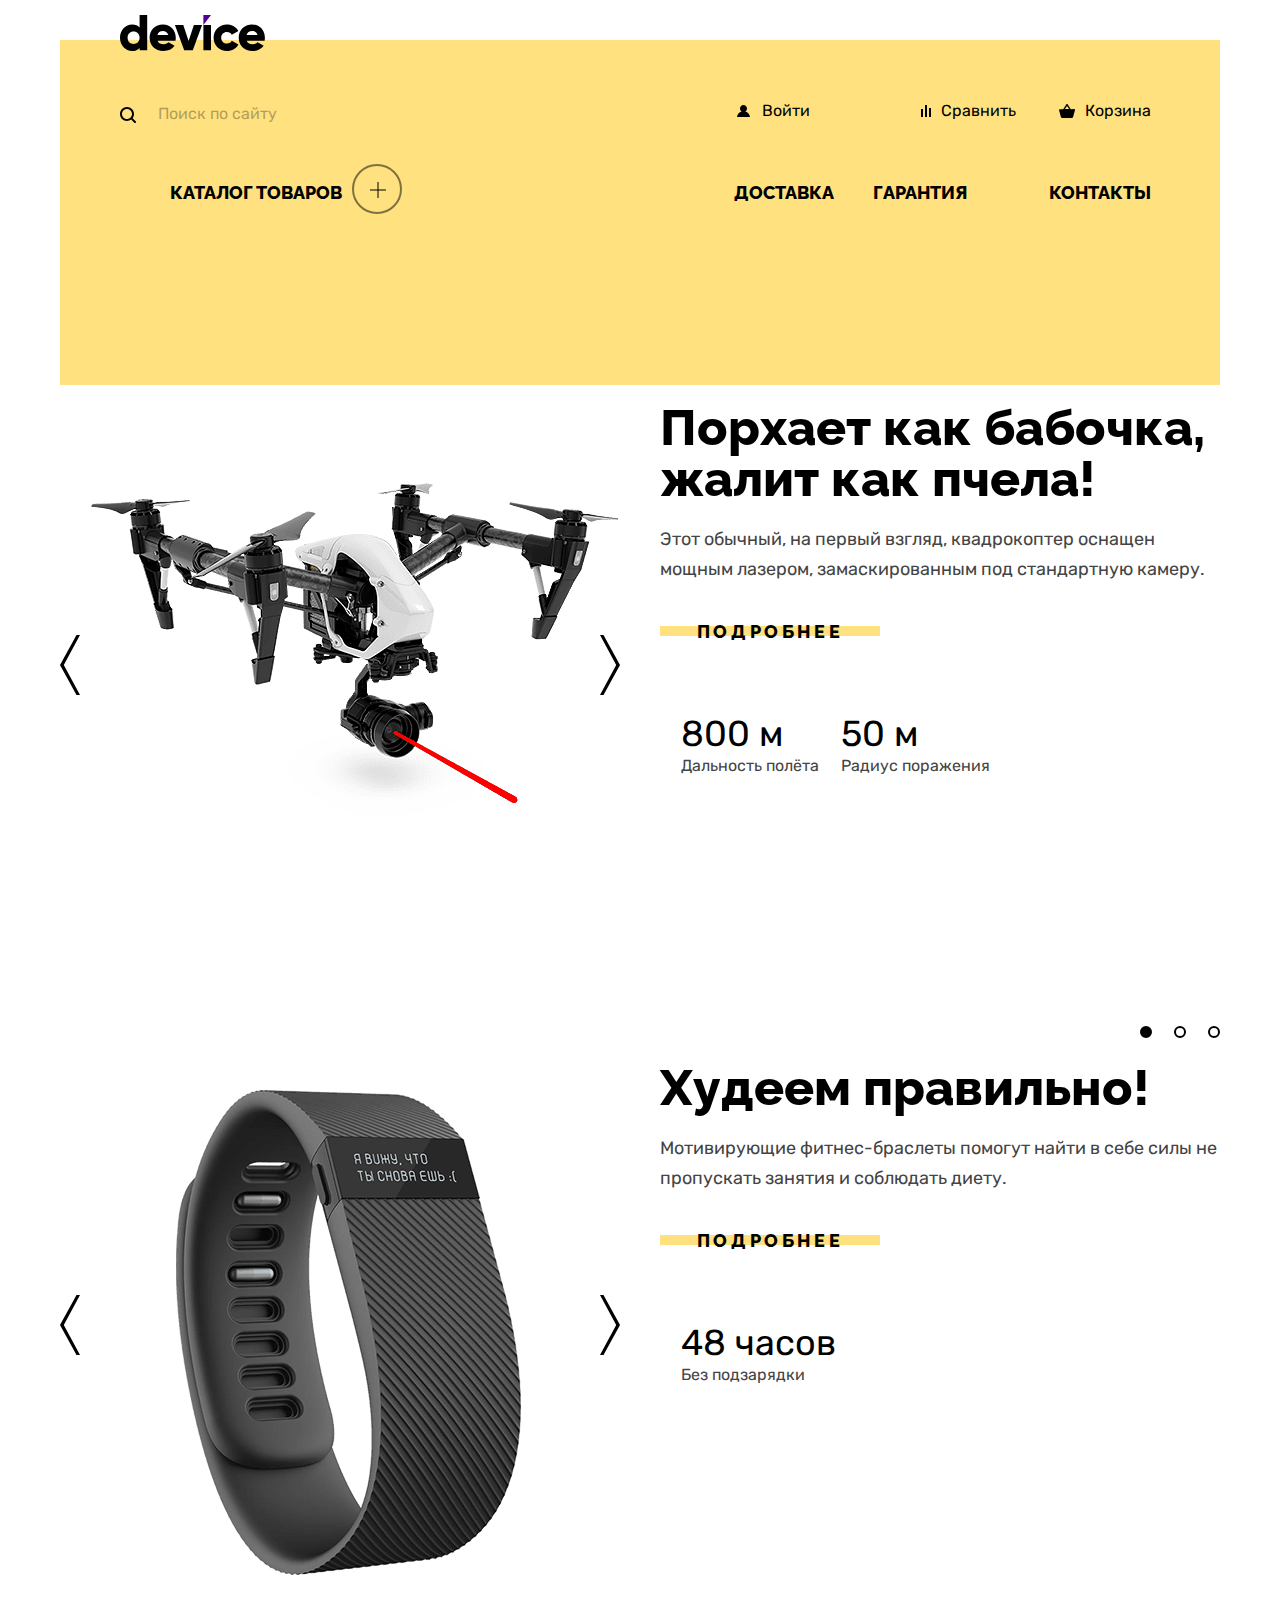
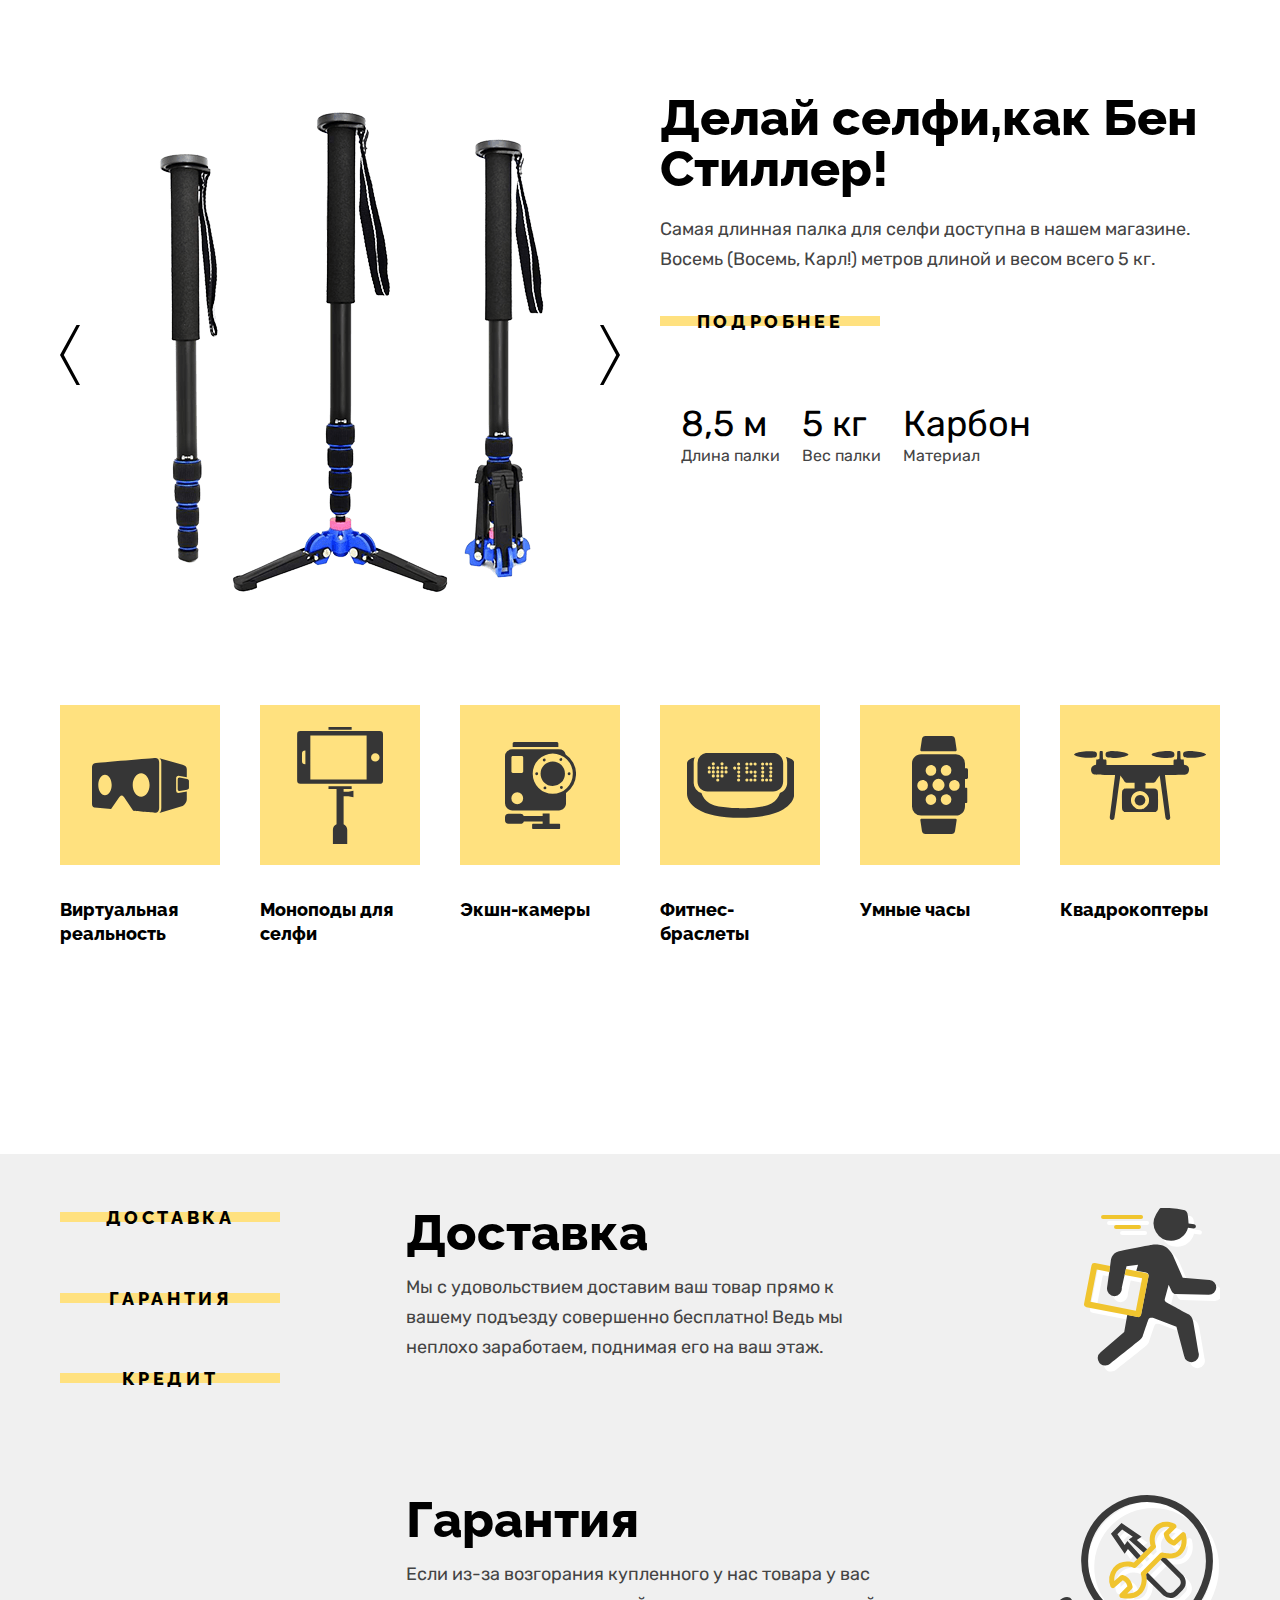
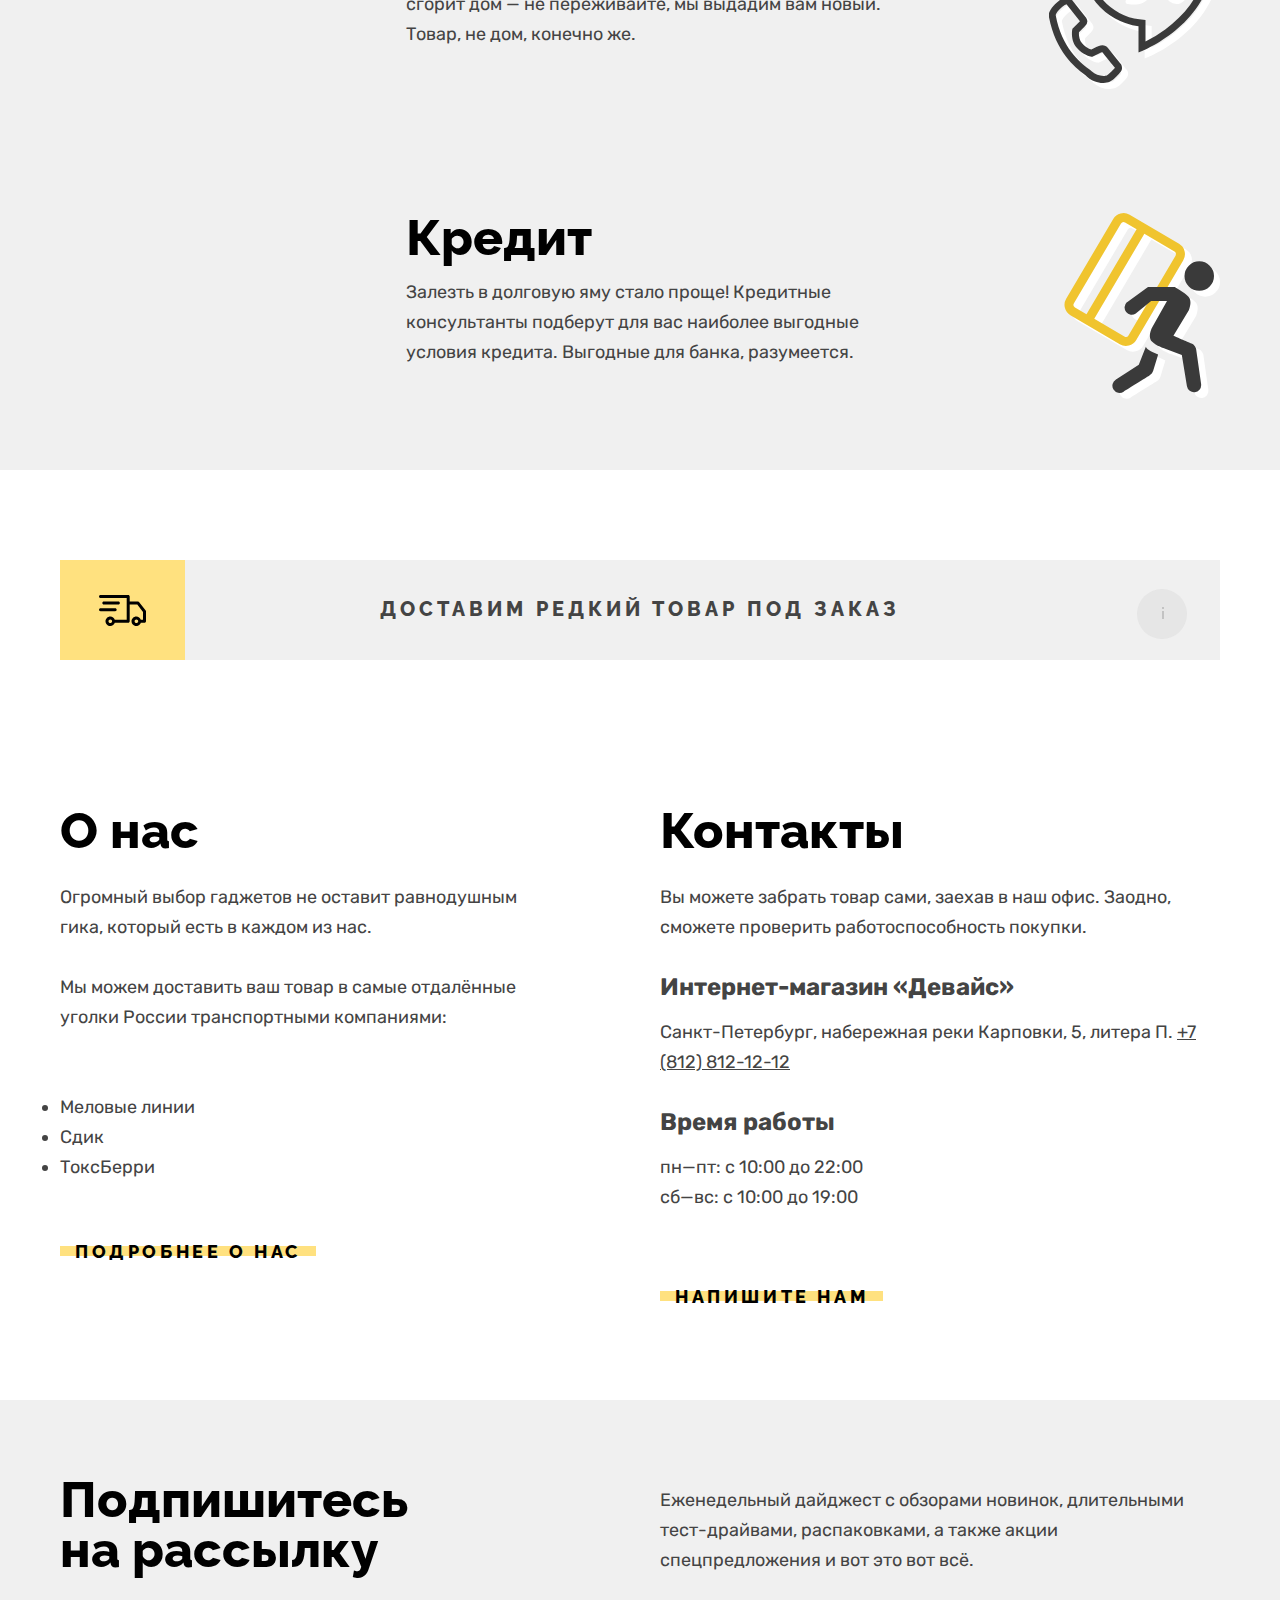
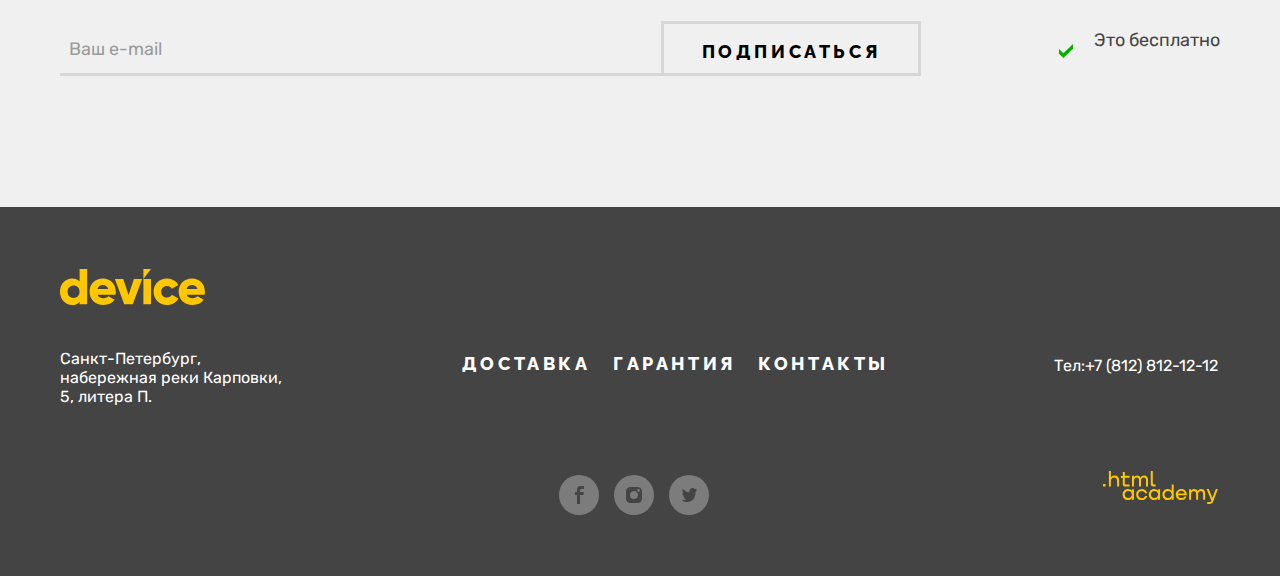
==== commit d64a143c: "исправила" ====
--- a/index.html
+++ b/index.html
@@ -12,55 +12,58 @@
     <div class="content">
       <nav class="navigation">
         <div class="navigation-container">
-        <a class="navigation-logo" href="#"> <img src="img/logo.svg" width="145" height="36" alt="Логотип компании"></a>
-        <section class="main-upper-navigation">
-          <ul class="upper-navigation-list">
-            <li class="upper-navigation-item search">
-              <form class="search-form" action="https://echo.htmlacademy.ru/" method="get">
-                <svg class="navigation-icon" width="16" height="16" fill="none" xmlns="http://www.w3.org/2000/svg">
-                  <path
-                    d="m15.7 14.3-3.1-3.1C13.5 10 14 8.6 14 7c0-3.9-3.1-7-7-7S0 3.1 0 7s3.1 7 7 7c1.6 0 3-.5 4.2-1.4l3.1 3.1c.2.2.4.3.7.3.6 0 1-.4 1-1 0-.2-.1-.5-.3-.7ZM2 7c0-2.8 2.2-5 5-5s5 2.2 5 5-2.2 5-5 5-5-2.2-5-5Z"
-                    fill="#000" />
-                </svg>
-                <label for="page-search" class="visually-hidden">Поиск по сайту</label>
-                <input id="page-search" name="page-search" type=text placeholder="Поиск по сайту">
-              </form>
-            </li>
-            <li class="upper-navigation-item enter"> <a class="upper-navigation-link enter-link" href="#"> <svg
-                  class="navigation-icon" aria-hidden="true" focusable="false" width="13" height="12" fill="none"
-                  xmlns="http://www.w3.org/2000/svg">
-                  <path
-                    d="M0 12h13c-.2-2.6-2.1-4.8-4.7-5.5 1-.6 1.7-1.7 1.7-3C10 1.6 8.4 0 6.5 0S3 1.6 3 3.5c0 1.3.7 2.4 1.7 3C2.1 7.2.2 9.4 0 12Z"
-                    fill="#000" />
-                </svg>Войти </a></li>
-            <li class="upper-navigation-item compare"> <a class="upper-navigation-link compare-link" href="#"> <svg
-                  class="navigation-icon" aria-hidden="true" focusable="false" width="10" height="12" fill="none"
-                  xmlns="http://www.w3.org/2000/svg">
-                  <path d="M6 0H4v12h2V0ZM2 4H0v8h2V4ZM10 3H8v9h2V3Z" fill="#000" />
-                </svg>Сравнить </a></li>
-            <li class="upper-navigation-item cart"> <a class="upper-navigation-link cart-link" href="#"> <svg
-                  class="navigation-icon" aria-hidden="true" focusable="false" width="16" height="14" fill="none"
-                  xmlns="http://www.w3.org/2000/svg">
-                  <path
-                    d="m15.3 5-3.5.2L8.6.3C8.5.1 8.2 0 8 0c-.2 0-.5.1-.6.3L4.2 5.2H.7c-.4 0-.7.3-.7.7v.2l1.9 6.8c.2.7.7 1.1 1.4 1.1h9.4c.7 0 1.2-.4 1.4-1.1L16 6v-.2c0-.4-.3-.8-.7-.8ZM8 1.9l2.2 3.2H5.9L8 1.9Z"
-                    fill="#000" />
-                </svg>Корзина </a></li>
-          </ul>
-        </section>
-        <section class="main-under-navigation">
-          <ul class="under-navigation-list">
-            <li class="under-navigation-item catalog">
-              <a class="under-navigation-link" href="#"> Каталог товаров</a>
-              <button class="plus" name="go-to-goodspage" type="button"> <span class="visually-hidden"> Расскрыть
-                  католог
-                  товаров
-                </span></button>
-            </li>
-            <li class="under-navigation-item delivery"> <a class="under-navigation-link" href="#">Доставка</a></li>
-            <li class="under-navigation-item garanty"> <a class="under-navigation-link" href="#">Гарантия</a></li>
-            <li class="under-navigation-item contact"> <a class="under-navigation-link" href="#">Контакты</a> </li>
-          </ul>
-        </section>
+          <a class="navigation-logo" href="#" tabindex="-1"> <img src="img/logo.svg" width="145" height="36"
+              alt="Логотип компании"></a>
+          <section class="main-upper-navigation">
+            <ul class="upper-navigation-list">
+              <li class="upper-navigation-item search">
+                <form class="search-form" action="https://echo.htmlacademy.ru/" method="get">
+                  <div class="form-wrapper">
+                  <svg class="navigation-icon" width="16" height="16" fill="none" xmlns="http://www.w3.org/2000/svg">
+                    <path
+                      d="m15.7 14.3-3.1-3.1C13.5 10 14 8.6 14 7c0-3.9-3.1-7-7-7S0 3.1 0 7s3.1 7 7 7c1.6 0 3-.5 4.2-1.4l3.1 3.1c.2.2.4.3.7.3.6 0 1-.4 1-1 0-.2-.1-.5-.3-.7ZM2 7c0-2.8 2.2-5 5-5s5 2.2 5 5-2.2 5-5 5-5-2.2-5-5Z"
+                      fill="#000" />
+                  </svg>
+                  <label for="page-search" class="visually-hidden">Поиск по сайту</label>
+                  <input class="search-input" id="page-search" name="page-search" type=text placeholder="Поиск по сайту">
+                  </div>
+                </form>
+              </li>
+              <li class="upper-navigation-item enter"> <a class="upper-navigation-link enter-link" href="#"> <svg
+                    class="navigation-icon" aria-hidden="true" focusable="false" width="13" height="12" fill="none"
+                    xmlns="http://www.w3.org/2000/svg">
+                    <path
+                      d="M0 12h13c-.2-2.6-2.1-4.8-4.7-5.5 1-.6 1.7-1.7 1.7-3C10 1.6 8.4 0 6.5 0S3 1.6 3 3.5c0 1.3.7 2.4 1.7 3C2.1 7.2.2 9.4 0 12Z"
+                      fill="#000" />
+                  </svg>Войти </a></li>
+              <li class="upper-navigation-item compare"> <a class="upper-navigation-link compare-link" href="#"> <svg
+                    class="navigation-icon" aria-hidden="true" focusable="false" width="10" height="12" fill="none"
+                    xmlns="http://www.w3.org/2000/svg">
+                    <path d="M6 0H4v12h2V0ZM2 4H0v8h2V4ZM10 3H8v9h2V3Z" fill="#000" />
+                  </svg>Сравнить </a></li>
+              <li class="upper-navigation-item cart"> <a class="upper-navigation-link cart-link" href="#"> <svg
+                    class="navigation-icon" aria-hidden="true" focusable="false" width="16" height="14" fill="none"
+                    xmlns="http://www.w3.org/2000/svg">
+                    <path
+                      d="m15.3 5-3.5.2L8.6.3C8.5.1 8.2 0 8 0c-.2 0-.5.1-.6.3L4.2 5.2H.7c-.4 0-.7.3-.7.7v.2l1.9 6.8c.2.7.7 1.1 1.4 1.1h9.4c.7 0 1.2-.4 1.4-1.1L16 6v-.2c0-.4-.3-.8-.7-.8ZM8 1.9l2.2 3.2H5.9L8 1.9Z"
+                      fill="#000" />
+                  </svg>Корзина </a></li>
+            </ul>
+          </section>
+          <section class="main-under-navigation">
+            <ul class="under-navigation-list">
+              <li class="under-navigation-item catalog">
+                <a class="under-navigation-link" href="#"> Каталог товаров</a>
+                <button class="plus" name="go-to-goodspage" type="button"> <span class="visually-hidden"> Расскрыть
+                    католог
+                    товаров
+                  </span></button>
+              </li>
+              <li class="under-navigation-item delivery"> <a class="under-navigation-link" href="#">Доставка</a></li>
+              <li class="under-navigation-item garanty"> <a class="under-navigation-link" href="#">Гарантия</a></li>
+              <li class="under-navigation-item contact"> <a class="under-navigation-link" href="#">Контакты</a> </li>
+            </ul>
+          </section>
         </div>
       </nav>
     </div>
@@ -73,120 +76,122 @@
         <h2 class="visually-hidden"> Характеристики популярных товаров </h2>
         <div class="product-slider">
           <div class="product-slide">
-            <div class="img-slide">
+            <img class="slider-image" src="img/slider/slider-img-1.png" width="560" height="560" alt="Квадракоптер">
+            <div class="slider-controls">
               <button class="slider-button slider-prev" type="button"> <svg class="navigation-icon" aria-hidden="true"
                   focusable="false" width="20" height="60" fill="none" xmlns="http://www.w3.org/2000/svg">
-                  <path d="M20 60h-3.5L0 30 16.5 0H20L3.8 30 20 60Z" fill="#000" />
+                  <path d="M20 60h-3.5L0 30 16.5 0H20L3.8 30 20 60Z" />
                 </svg><span class="visually-hidden"> Предыдущее
                   фото</span></button>
-              <img class="slider-image" src="img/slider/slider-img-1.png" width="560" height="560" alt="Квадракоптер">
               <button class="slider-button slider-next" type="button"> <svg class="navigation-icon" aria-hidden="true"
                   focusable="false" width="20" height="60" fill="none" xmlns="http://www.w3.org/2000/svg">
-                  <path d="M0 60h3.5L20 30 3.5 0H0l16.2 30L0 60Z" fill="#000" />
+                  <path d="M0 60h3.5L20 30 3.5 0H0l16.2 30L0 60Z"/>
                 </svg> <span class="visually-hidden"> Следующее фото
                 </span></button>
             </div>
-            <div class="slide-description">
-              <p> <b class="emphasise"> Порхает как бабочка, жалит как пчела! </b> </p>
-              <p class="description"> Этот обычный, на первый взгляд, квадрокоптер оснащен мощным лазером,
-                замаскированным под стандартную
-                камеру. </p>
-              <a class="button more-detailed" href="#"> Подробнее</a>
-              <table class="features">
-                <caption class="visually-hidden"> Технические характеристики </caption>
-                <tr class="numerical-value">
-                  <td class="metre-value"> 800 м</td>
-                  <td class="metre-value"> 50 м</td>
-                </tr>
-                <tr class="row-name">
-                  <td class="range">Дальность полёта</td>
-                  <td class="radius">Радиус поражения</td>
-                </tr>
-              </table>
-            </div>
-          </div>
-          <nav class="description-navigation">
-            <ol class="slider-pagination">
-              <li class="slider-pagination-item"> <button
-                  class="slider-pagination-button slider-pagination-button-current" type="button"> <span
-                    class="visually-hidden"> 1 фото </span> </button></li>
-              <li class="slider-pagination-item"> <button class="slider-pagination-button" type="button"> <span
-                    class="visually-hidden"> 2 фото </span> </button></li>
-              <li class="slider-pagination-item"> <button class="slider-pagination-button" type="button"> <span
-                    class="visually-hidden"> 3 фото </span> </button></li>
-            </ol>
-          </nav>
-        </div>
+          </div>
+          <div class="slide-description">
+            <p> <b class="emphasise"> Порхает как бабочка, жалит как пчела! </b> </p>
+            <p class="description"> Этот обычный, на первый взгляд, квадрокоптер оснащен мощным лазером,
+              замаскированным под стандартную
+              камеру. </p>
+            <a class="button more-detailed" href="#"> Подробнее</a>
+            <table class="features">
+              <caption class="visually-hidden"> Технические характеристики </caption>
+              <tr class="numerical-value">
+                <td class="metre-value"> 800 м</td>
+                <td class="metre-value"> 50 м</td>
+              </tr>
+              <tr class="row-name">
+                <td class="range">Дальность полёта</td>
+                <td class="radius">Радиус поражения</td>
+              </tr>
+            </table>
+          </div>
+        </div>
+        <nav class="description-navigation">
+          <ol class="slider-pagination">
+            <li class="slider-pagination-item"> <button
+                class="slider-pagination-button slider-pagination-button-current" type="button"> <span
+                  class="visually-hidden"> 1 фото </span> </button></li>
+            <li class="slider-pagination-item"> <button class="slider-pagination-button" type="button"> <span
+                  class="visually-hidden"> 2 фото </span> </button></li>
+            <li class="slider-pagination-item"> <button class="slider-pagination-button" type="button"> <span
+                  class="visually-hidden"> 3 фото </span> </button></li>
+          </ol>
+        </nav>
+
         <div class="product-slider">
           <div class="product-slide">
-            <div class="img-slide">
+            <img class="slider-image" src="img/slider/slider-img-2.png" width="560" height="560" alt="Умные часы">
+            <div class="slider-controls">
               <button class="slider-button slider-prev" type="button"> <svg class="navigation-icon" aria-hidden="true"
                   focusable="false" width="20" height="60" fill="none" xmlns="http://www.w3.org/2000/svg">
-                  <path d="M20 60h-3.5L0 30 16.5 0H20L3.8 30 20 60Z" fill="#000" />
+                  <path d="M20 60h-3.5L0 30 16.5 0H20L3.8 30 20 60Z"/>
                 </svg><span class="visually-hidden"> Предыдущее
                   фото</span></button>
-              <img class="slider-image" src="img/slider/slider-img-2.png" width="560" height="560" alt="Умные часы">
               <button class="slider-button slider-next" type="button"> <svg class="navigation-icon" aria-hidden="true"
                   focusable="false" width="20" height="60" fill="none" xmlns="http://www.w3.org/2000/svg">
-                  <path d="M0 60h3.5L20 30 3.5 0H0l16.2 30L0 60Z" fill="#000" />
+                  <path d="M0 60h3.5L20 30 3.5 0H0l16.2 30L0 60Z"/>
                 </svg> <span class="visually-hidden"> Следующее фото
                 </span></button>
             </div>
-            <div class="slide-description">
-              <p> <b class="emphasise"> Худеем правильно! </b> </p>
-              <p class="description"> Мотивирующие фитнес-браслеты помогут найти в себе силы не пропускать занятия и
-                соблюдать диету. </p>
-              <a class="button more-detailed" href="#"> Подробнее</a>
-              <table class="features">
-                <caption class="visually-hidden"> Технические характеристики </caption>
-                <tr class="numerical-value">
-                  <td class="metre-value"> 48 часов</td>
-                </tr>
-                <tr class="row-name">
-                  <td class="range">Без подзарядки</td>
-                </tr>
-              </table>
-            </div>
+          </div>
+          <div class="slide-description">
+            <p> <b class="emphasise"> Худеем правильно! </b> </p>
+            <p class="description"> Мотивирующие фитнес-браслеты помогут найти в себе силы не пропускать занятия и
+              соблюдать диету. </p>
+            <a class="button more-detailed" href="#"> Подробнее</a>
+            <table class="features">
+              <caption class="visually-hidden"> Технические характеристики </caption>
+              <tr class="numerical-value">
+                <td class="metre-value"> 48 часов</td>
+              </tr>
+              <tr class="row-name">
+                <td class="range">Без подзарядки</td>
+              </tr>
+            </table>
           </div>
         </div>
         <div class="product-slider">
           <div class="product-slide">
-            <div class="img-slide">
+            <img class="slider-image" src="img/slider/slider-img-3.png" width="560" height="560" alt="Селфи-палка">
+            <div class="slider-controls">
               <button class="slider-button slider-prev" type="button"> <svg class="navigation-icon" aria-hidden="true"
+                focusable="false" width="20" height="60" fill="none" xmlns="http://www.w3.org/2000/svg">
+                <path d="M20 60h-3.5L0 30 16.5 0H20L3.8 30 20 60Z"/>
+              </svg><span class="visually-hidden"> Предыдущее
+                фото</span></button>
+                <button class="slider-button slider-next" type="button"> <svg class="navigation-icon" aria-hidden="true"
                   focusable="false" width="20" height="60" fill="none" xmlns="http://www.w3.org/2000/svg">
-                  <path d="M20 60h-3.5L0 30 16.5 0H20L3.8 30 20 60Z" fill="#000" />
-                </svg><span class="visually-hidden"> Предыдущее
-                  фото</span></button>
-              <img class="slider-image" src="img/slider/slider-img-3.png" width="560" height="560" alt="Селфи-палка">
-              <button class="slider-button slider-next" type="button"> <svg class="navigation-icon" aria-hidden="true"
-                  focusable="false" width="20" height="60" fill="none" xmlns="http://www.w3.org/2000/svg">
-                  <path d="M0 60h3.5L20 30 3.5 0H0l16.2 30L0 60Z" fill="#000" />
+                  <path d="M0 60h3.5L20 30 3.5 0H0l16.2 30L0 60Z"/>
                 </svg> <span class="visually-hidden"> Следующее фото
                 </span></button>
+              </div>
             </div>
             <div class="slide-description">
               <p> <b class="emphasise"> Делай селфи,как Бен Стиллер! </b> </p>
               <p class="description"> Самая длинная палка для селфи доступна в нашем магазине. Восемь (Восемь, Карл!)
                 метров длиной и весом
                 всего 5 кг. </p>
-              <a class="button more-detailed" href="#"> Подробнее</a>
-              <table class="features">
-                <caption class="visually-hidden"> Технические характеристики </caption>
-                <tr class="numerical-value">
-                  <td class="metre-value"> 8,5 м</td>
-                  <td class="metre-value"> 5 кг</td>
-                  <td class="metre-value"> Карбон</td>
-                </tr>
-                <tr class="row-name">
-                  <td class="range">Длина палки</td>
-                  <td class="radius">Вес палки</td>
-                  <td class="radius">Материал</td>
-                </tr>
-              </table>
-            </div>
-          </div>
-        </div>
-      </div>
+                <a class="button more-detailed" href="#"> Подробнее</a>
+                <table class="features">
+                  <caption class="visually-hidden"> Технические характеристики </caption>
+                  <tr class="numerical-value">
+                    <td class="metre-value"> 8,5 м</td>
+                    <td class="metre-value"> 5 кг</td>
+                    <td class="metre-value"> Карбон</td>
+                  </tr>
+                  <tr class="row-name">
+                    <td class="range">Длина палки</td>
+                    <td class="radius">Вес палки</td>
+                    <td class="radius">Материал</td>
+                  </tr>
+                </table>
+              </div>
+            </div>
+          </div>
+        </div>
     </section>
     <section class="goods-catalog">
       <div class="content">
@@ -195,39 +200,81 @@
           <ul class="goods-catalog-list">
             <li class="goods-catalog-item">
               <a class="goods-catalog-item-link" href="#">
-                <svg class="navigation-icon" aria-hidden="true" focusable="false" width="97" height="55" fill="none" xmlns="http://www.w3.org/2000/svg"><path d="M84.13 32.64V20c0-1.3 1.05-2.37 2.34-2.37l8.32 1.58v-8.19c0-2.36-1.7-3.43-4.2-4.27L67.4.17c1.62 1.4 1.9 2.04 1.9 4.4v45.21c0 2.36-.46 4.07-1.97 5.21l23.26-7.07c2.4-.83 4.2-4.21 4.2-6.57v-7.91l-8.32 1.57a2.35 2.35 0 0 1-2.34-2.37Z" fill="#363636"/><path d="m95.13 20.98-7.6-1.45c-1 0-1.82.83-1.82 1.86v9.86c0 1.03.81 1.86 1.82 1.86l7.6-1.43c1.15-.42 1.82-.83 1.82-1.86v-6.99c0-1.02-.76-1.5-1.82-1.85ZM67.17 4.48c0-5.08-4.23-4.46-4.23-4.46S5.84 4.74 2.84 5.14C-.16 5.55 0 9.54 0 9.54V45.8c0 3.74 2.6 3.75 2.6 3.75l16.48 1.4L27.2 39.3s1.11-1.83 2.5-1.83c1.4 0 2.44 1.86 2.44 1.86l9.06 13.52s18.9 1.91 22.52 1.91c3.63 0 3.44-5.02 3.44-5.02V4.48ZM12.98 37.2c-3.7 0-6.7-4.6-6.7-10.27 0-5.68 3-10.28 6.7-10.28s6.7 4.6 6.7 10.28c0 5.67-3 10.27-6.7 10.27Zm36.16 1.43c-4.66 0-8.44-5.24-8.44-11.7 0-6.47 3.78-11.7 8.44-11.7s8.44 5.23 8.44 11.7c0 6.46-3.78 11.7-8.44 11.7Z" fill="#363636"/></svg>
-              </a>
-              <a class="goods-catalog-item-link" href="#"> Виртуальная реальность</a>
-            </li>
-            <li class="goods-catalog-item">
-              <a class="goods-catalog-item-link" href="#">
-                <svg class="navigation-icon" aria-hidden="true" focusable="false" width="86" height="117" fill="none" xmlns="http://www.w3.org/2000/svg"><path d="M82.82 4.01H3.33A3.19 3.19 0 0 0 .14 7.2V53.6a3.19 3.19 0 0 0 3.19 3.2h79.5A3.19 3.19 0 0 0 86 53.6V7.2A3.19 3.19 0 0 0 82.82 4ZM8.4 37.24h-.22a3.19 3.19 0 0 1-3.2-3.2v-7.28a3.19 3.19 0 0 1 3.2-3.18h.22v13.66ZM69.62 52.4H13.34v-44h56.28v44Zm8.78-17.86a4.15 4.15 0 1 1 0-8.29 4.15 4.15 0 0 1 0 8.3ZM54.65 0H31.5v2.76h23.15V0ZM46.6 64.86V61.9h8.05v-2.76H31.5v2.76h8.04v35.24a6.07 6.07 0 0 0-3.63 5.56V117h14.33v-14.3c0-2.5-1.5-4.63-3.63-5.56v-28h4.8l5.04 1.22v-6.71l-5.05 1.21h-4.8Z" fill="#363636"/></svg>
-              </a>
-              <a class="goods-catalog-item-link" href="#"> Моноподы для селфи </a>
-            </li>
-            <li class="goods-catalog-item">
-              <a class="goods-catalog-item-link" href="#">
-                <svg class="navigation-icon" aria-hidden="true" focusable="false" width="71" height="87" fill="none" xmlns="http://www.w3.org/2000/svg"><path d="M53.35 1.49c0-.74-.58-1.49-1.31-1.49H9.05c-.73 0-1.38.75-1.38 1.49v3.52h45.68V1.5ZM54.2 81.8h-9.6V71.44h-6.95v2.5H18.77a3.49 3.49 0 0 0-3.18-2.15H3.56A3.59 3.59 0 0 0 0 75.31v3.02a3.55 3.55 0 0 0 3.56 3.48h12.03c1.52 0 2.8-.9 3.27-2.33h18.79v2.33h-9.52c-.53 0-1.01.44-1.01.97v3.17c0 .54.48 1.05 1.01 1.05H54.2c.53 0 .93-.51.93-1.05v-3.17c0-.53-.4-.97-.93-.97ZM60.67 12.39a7.04 7.04 0 0 0-6.77-5.05H7.15A7.1 7.1 0 0 0 0 14.36v46.9a7.18 7.18 0 0 0 7.15 7.12h46.74c3.9 0 7.13-3.2 7.13-7.12V50.92a23.3 23.3 0 0 0-.36-38.52ZM12.24 62.15a5.91 5.91 0 1 1 .02-11.82 5.91 5.91 0 0 1-.02 11.82Zm5.96-32.6c0 .78-.64 1.42-1.42 1.42H7.84c-.78 0-1.42-.64-1.42-1.42V15.39c0-.79.64-1.43 1.42-1.43h8.94c.78 0 1.42.64 1.42 1.43v14.16Zm29.56 22.3a20.1 20.1 0 0 1-20.05-20.12 20.1 20.1 0 0 1 20.05-20.12 20.1 20.1 0 0 1 20.06 20.13 20.1 20.1 0 0 1-20.06 20.12Z" fill="#363636"/><path d="M47.76 43.96a12.2 12.2 0 0 0 12.19-12.23 12.2 12.2 0 0 0-12.19-12.22 12.2 12.2 0 0 0-12.19 12.22 12.2 12.2 0 0 0 12.2 12.23ZM31.56 33.17a1.44 1.44 0 1 0 0-2.87 1.44 1.44 0 0 0 0 2.87ZM63.96 33.17a1.44 1.44 0 1 0 0-2.87 1.44 1.44 0 0 0 0 2.87ZM39.1 19.43a1.44 1.44 0 1 0 0-2.87 1.44 1.44 0 0 0 0 2.87ZM56.41 46.91a1.43 1.43 0 1 0 0-2.86 1.43 1.43 0 0 0 0 2.86ZM55.7 19a1.44 1.44 0 1 0 0-2.87 1.44 1.44 0 0 0 0 2.87ZM39.83 47.34a1.44 1.44 0 1 0 0-2.87 1.44 1.44 0 0 0 0 2.87Z" fill="#363636"/></svg>
-              </a>
-              <a class="goods-catalog-item-link" href="#"> Экшн-камеры </a>
-            </li>
-            <li class="goods-catalog-item">
-              <a class="goods-catalog-item-link" href="#">
-                <svg class="navigation-icon" aria-hidden="true" focusable="false" width="107" height="65" fill="none" xmlns="http://www.w3.org/2000/svg"><path d="M98.97 4.07a10.4 10.4 0 0 1 1.2 4.82V30c0 4.62-3.09 8.53-7.24 9.9-1.33 4-3.78 7.86-8.05 10.44-8.68 5.23-31.12 4.83-31.2 4.83-.08 0-22.51.4-31.19-4.83a18.73 18.73 0 0 1-8.04-10.28 10.5 10.5 0 0 1-7.76-10.06V8.9c0-1.69.43-3.28 1.14-4.69C4.17 5.1 0 6.92 0 10.43v29.99c0 10.25 11.84 24.43 53.66 24.43 41.82 0 53.65-14.18 53.65-24.43V10.43c0-3.68-4.57-5.49-8.34-6.36Z" fill="#363636"/><path d="M20.56 38.46h65.52c5.57 0 10.08-4.51 10.08-10.08V9.93c0-5.56-4.51-10.07-10.08-10.07H20.56A10.08 10.08 0 0 0 10.5 9.93v18.45c0 5.57 4.5 10.08 10.07 10.08Zm63.13-29a1.57 1.57 0 1 1 0 3.15 1.57 1.57 0 0 1 0-3.14Zm0 4.05a1.57 1.57 0 1 1 0 3.13 1.57 1.57 0 0 1 0-3.13Zm0 4.04a1.57 1.57 0 1 1 0 3.13 1.57 1.57 0 0 1 0-3.13Zm0 3.82a1.57 1.57 0 1 1 0 3.14 1.57 1.57 0 0 1 0-3.14Zm0 4.04a1.57 1.57 0 1 1 0 3.14 1.57 1.57 0 0 1 0-3.14ZM79.66 9.47a1.57 1.57 0 1 1 0 3.13 1.57 1.57 0 0 1 0-3.13Zm0 15.94a1.57 1.57 0 1 1 0 3.14 1.57 1.57 0 0 1 0-3.14ZM75.62 9.47a1.57 1.57 0 1 1 0 3.14 1.57 1.57 0 0 1 0-3.14Zm0 4.04a1.57 1.57 0 1 1 0 3.14 1.57 1.57 0 0 1 0-3.14Zm0 4.04a1.57 1.57 0 1 1 0 3.13 1.57 1.57 0 0 1 0-3.13Zm0 3.82a1.57 1.57 0 1 1 0 3.14 1.57 1.57 0 0 1 0-3.14Zm0 4.04a1.57 1.57 0 1 1 0 3.14 1.57 1.57 0 0 1 0-3.14ZM67.96 9.47a1.57 1.57 0 1 1 0 3.13 1.57 1.57 0 0 1 0-3.13Zm0 8.08a1.57 1.57 0 1 1 0 3.13 1.57 1.57 0 0 1 0-3.13Zm0 3.88a1.57 1.57 0 1 1 0 3.13 1.57 1.57 0 0 1 0-3.13Zm0 3.98a1.57 1.57 0 1 1 0 3.14 1.57 1.57 0 0 1 0-3.14ZM63.94 9.47a1.57 1.57 0 1 1 0 3.14 1.57 1.57 0 0 1 0-3.14Zm0 8.08a1.57 1.57 0 1 1 0 3.13 1.57 1.57 0 0 1 0-3.13Zm0 7.86a1.57 1.57 0 1 1 0 3.14 1.57 1.57 0 0 1 0-3.14ZM59.89 9.47a1.57 1.57 0 1 1 0 3.14 1.57 1.57 0 0 1 0-3.14Zm0 4.04a1.57 1.57 0 1 1 0 3.14 1.57 1.57 0 0 1 0-3.14Zm0 4.04a1.57 1.57 0 1 1 0 3.14 1.57 1.57 0 0 1 0-3.14Zm0 7.86a1.57 1.57 0 1 1 0 3.14 1.57 1.57 0 0 1 0-3.14Zm-8.3-15.94a1.57 1.57 0 1 1 0 3.14 1.57 1.57 0 0 1 0-3.14Zm0 4.04a1.57 1.57 0 1 1 0 3.13 1.57 1.57 0 0 1 0-3.13Zm0 4.04a1.57 1.57 0 1 1 0 3.13 1.57 1.57 0 0 1 0-3.13Zm0 3.88a1.57 1.57 0 1 1 .01 3.13 1.57 1.57 0 0 1 0-3.13Zm0 3.98a1.57 1.57 0 1 1 0 3.14 1.57 1.57 0 0 1 0-3.14Zm-4.03-11.9a1.57 1.57 0 1 1 0 3.13 1.57 1.57 0 0 1 0-3.13Zm-8.5-.21a1.57 1.57 0 1 1 0 3.14 1.57 1.57 0 0 1 0-3.15Zm0 4.03a1.57 1.57 0 1 1 0 3.14 1.57 1.57 0 0 1 0-3.14Zm-4.04-8.08a1.57 1.57 0 1 1 0 3.14 1.57 1.57 0 0 1 0-3.14Zm0 4.04a1.57 1.57 0 1 1 0 3.14 1.57 1.57 0 0 1 0-3.13Zm0 4.04a1.57 1.57 0 1 1 0 3.14 1.57 1.57 0 0 1 0-3.14Zm0 4.04a1.57 1.57 0 1 1 0 3.14 1.57 1.57 0 0 1 0-3.14Zm-4.26-8.08a1.57 1.57 0 1 1 0 3.14 1.57 1.57 0 0 1 0-3.13Zm0 4.04a1.57 1.57 0 1 1 0 3.14 1.57 1.57 0 0 1 0-3.14Zm0 4.04a1.57 1.57 0 1 1 0 3.14 1.57 1.57 0 0 1 0-3.14Zm0 4.04a1.57 1.57 0 1 1 0 3.14 1.57 1.57 0 0 1 0-3.14ZM26.3 9.25a1.57 1.57 0 1 1 0 3.15 1.57 1.57 0 0 1 0-3.15Zm0 4.04a1.57 1.57 0 1 1 0 3.15 1.57 1.57 0 0 1 0-3.15Zm0 4.04a1.57 1.57 0 1 1 0 3.14 1.57 1.57 0 0 1 0-3.14Zm0 4.04a1.57 1.57 0 1 1 0 3.15 1.57 1.57 0 0 1 0-3.15Zm-4.04-8.08a1.57 1.57 0 1 1 0 3.15 1.57 1.57 0 0 1 0-3.15Zm0 4.04a1.57 1.57 0 1 1 0 3.14 1.57 1.57 0 0 1 0-3.14Z" fill="#363636"/></svg>
-              </a>
-              <a class="goods-catalog-item-link" href="#"> Фитнес-браслеты </a>
-            </li>
-            <li class="goods-catalog-item">
-              <a class="goods-catalog-item-link" href="#">
-                <svg class="navigation-icon" aria-hidden="true" focusable="false" width="56" height="98" fill="none" xmlns="http://www.w3.org/2000/svg"><path d="M54.5 32.2h-1.52v-4.64a9.16 9.16 0 0 0-9.08-9.19H9.08c-5 0-9.08 4.13-9.08 9.19v42.86a9.16 9.16 0 0 0 9.08 9.19H43.9c5 0 9.08-4.13 9.08-9.19v-3.41h1.52c.41 0 .75-.34.75-.76V52.47a.76.76 0 0 0-.76-.77h-1.51v-8.79h1.52c.83 0 1.5-.68 1.5-1.53v-7.65c0-.84-.67-1.53-1.5-1.53Zm-20.42-3.11c2.93 0 5.3 2.4 5.3 5.36a5.33 5.33 0 0 1-5.3 5.35c-2.92 0-5.3-2.4-5.3-5.35a5.33 5.33 0 0 1 5.3-5.36Zm-15.13 0c2.92 0 5.3 2.4 5.3 5.36a5.33 5.33 0 0 1-5.3 5.35c-2.93 0-5.3-2.4-5.3-5.35a5.33 5.33 0 0 1 5.3-5.36ZM5.3 49.39a5.33 5.33 0 0 1 5.3-5.35c2.92 0 5.3 2.4 5.3 5.36a5.33 5.33 0 0 1-5.3 5.36c-2.93 0-5.3-2.4-5.3-5.36Zm13.64 19.5c-2.92 0-5.3-2.4-5.3-5.35a5.33 5.33 0 0 1 5.3-5.36c2.93 0 5.3 2.4 5.3 5.36a5.33 5.33 0 0 1-5.3 5.35Zm1.5-19.9a6.09 6.09 0 0 1 6.05-6.12 6.09 6.09 0 0 1 6.06 6.12 6.09 6.09 0 0 1-6.06 6.13 6.1 6.1 0 0 1-6.05-6.13Zm13.64 19.9c-2.92 0-5.3-2.4-5.3-5.35a5.33 5.33 0 0 1 5.3-5.36c2.93 0 5.3 2.4 5.3 5.36a5.33 5.33 0 0 1-5.3 5.35Zm8.3-14.13c-2.92 0-5.3-2.4-5.3-5.36a5.33 5.33 0 0 1 5.3-5.36c2.93 0 5.3 2.4 5.3 5.36a5.33 5.33 0 0 1-5.3 5.36ZM9.65 15.31h33.68c.85 0 1.44-.68 1.3-1.51l-1.6-10.77A3.68 3.68 0 0 0 39.5 0H13.47a3.68 3.68 0 0 0-3.51 3.03L8.34 13.8c-.12.83.46 1.51 1.3 1.51ZM43.33 82.67H9.65c-.85 0-1.43.68-1.3 1.52l1.6 10.76a3.68 3.68 0 0 0 3.52 3.03h26.04a3.68 3.68 0 0 0 3.51-3.02l1.62-10.77a1.28 1.28 0 0 0-1.3-1.52Z" fill="#363636"/></svg>
-              </a>
-              <a class="goods-catalog-item-link" href="#"> Умные часы </a>
-            </li>
-            <li class="goods-catalog-item">
-              <a class="goods-catalog-item-link" href="#">
-                <svg class="navigation-icon" aria-hidden="true" focusable="false" width="132" height="69" fill="none" xmlns="http://www.w3.org/2000/svg"><path d="M12.05.26C6.51.75 1.84 1.86.58 2.93c-.73.62-.73.62-.24 1.16C1 4.8 4.06 5.73 7.6 6.32c4 .67 12.51.7 13.72.05 1.22-.66 1.63-1.41 1.63-2.98 0-1.62-.62-2.41-2.22-2.85C19.27.15 14.94 0 12.05.26ZM25.77.49c-.13.28-.25 2.1-.25 4.11 0 4.06.15 3.78-2.2 3.93l-1.03.08-.25 5.09-1.2.28c-2.57.67-3.99 2.6-3.78 5.3.13 1.92 1.03 3.34 2.58 4.08 1.1.52 1.47.54 11.24.54 5.55 0 10.14.08 10.19.18.05.13-1.1 9.4-2.58 20.64-1.44 11.23-2.68 21-2.7 21.67C35.72 68 36.6 69 38.12 69c1.24 0 2.01-.64 2.32-1.9.13-.52 1.5-10.34 3.02-21.83a727.78 727.78 0 0 1 2.94-20.86c.1 0 1.08 1.4 2.2 3.13 2.93 4.63 2.4 4.32 7.63 4.32h4.36v5.63l-5.14.08c-4.72.07-5.2.12-5.88.61-1.57 1.16-1.62 1.42-1.62 10.98 0 9.53.02 9.79 1.52 11.05l.85.7H81.7l.85-.7c1.5-1.26 1.52-1.52 1.52-11.05 0-9.56-.05-9.82-1.63-10.98-.67-.49-1.16-.54-5.88-.61l-5.13-.08v-5.63h4.36c5.23 0 4.7.3 7.63-4.32a25.53 25.53 0 0 1 2.2-3.13c.07 0 1.42 9.4 2.94 20.86 1.52 11.5 2.89 21.31 3.01 21.83.31 1.26 1.09 1.9 2.33 1.9 1.52 0 2.4-1 2.34-2.62-.02-.67-1.26-10.44-2.7-21.67a902.33 902.33 0 0 1-2.58-20.64c.05-.1 4.64-.18 10.19-.18 9.77 0 10.13-.02 11.24-.54 1.55-.74 2.45-2.16 2.58-4.08a4.75 4.75 0 0 0-3.8-5.3L110 13.7l-.26-5.09-1.03-.08c-2.34-.15-2.2.13-2.2-3.93 0-2-.12-3.83-.25-4.11-.2-.36-.54-.49-1.37-.49-.61 0-1.23.13-1.42.3-.2.21-.3 1.47-.3 3.94 0 2.47-.1 3.73-.31 3.93-.18.18-.9.31-1.65.31-1.63 0-1.66.05-1.66 3.11v2.29H32.48v-2.29c0-3.06-.02-3.1-1.65-3.1-.75 0-1.47-.14-1.65-.32-.2-.2-.31-1.46-.31-3.93s-.1-3.73-.3-3.93C28.37.13 27.75 0 27.13 0c-.82 0-1.16.13-1.37.49ZM68.62 40.6c2.89.9 5.39 3.4 6.16 6.17.44 1.54.31 4.21-.28 5.78a10.23 10.23 0 0 1-4.57 4.94c-1.29.64-1.75.71-3.92.71-2.16 0-2.63-.07-3.92-.71a10.22 10.22 0 0 1-4.56-4.94c-.6-1.57-.73-4.24-.29-5.78a9.58 9.58 0 0 1 6.06-6.17 7.56 7.56 0 0 1 5.32 0Z" fill="#363636"/><path d="M63.8 44.44c-2.04.92-3.51 3.65-3.07 5.73a5.43 5.43 0 0 0 8 3.7 5.3 5.3 0 0 0 2.44-5.78 5.38 5.38 0 0 0-5.16-4.14c-.64 0-1.62.23-2.22.49ZM36.1.15c-3.93.67-4.52 1.14-4.52 3.45 0 1.82.46 2.41 2.27 2.95 1.55.47 7.17.52 10.5.13 6.86-.82 11.32-2.54 9.7-3.75-1.27-.9-4.9-1.88-9.06-2.39-2.47-.3-8-.54-8.9-.39ZM89.48.26c-6.31.59-11.86 2.08-11.86 3.18 0 1.73 7.84 3.47 15.63 3.5 5.8 0 7.2-.64 7.2-3.34 0-1.83-.62-2.62-2.38-3.09C96.42.11 92.4 0 89.48.26ZM112.78.28c-1.78.23-3.02.77-3.43 1.5-.4.76-.31 2.9.15 3.57.93 1.3 1.65 1.46 7.07 1.46 3.66 0 5.8-.13 7.87-.49 3.53-.59 6.6-1.51 7.24-2.23.5-.54.5-.54-.23-1.16-1.34-1.13-5.96-2.18-11.92-2.67-3.48-.29-4.48-.29-6.75.02Z" fill="#363636"/></svg>
-              </a>
-              <a class="goods-catalog-item-link" href="#"> Квадрокоптеры </a>
+                <svg class="navigation-icon" aria-hidden="true" focusable="false" width="97" height="55" fill="none"
+                  xmlns="http://www.w3.org/2000/svg">
+                  <path
+                    d="M84.13 32.64V20c0-1.3 1.05-2.37 2.34-2.37l8.32 1.58v-8.19c0-2.36-1.7-3.43-4.2-4.27L67.4.17c1.62 1.4 1.9 2.04 1.9 4.4v45.21c0 2.36-.46 4.07-1.97 5.21l23.26-7.07c2.4-.83 4.2-4.21 4.2-6.57v-7.91l-8.32 1.57a2.35 2.35 0 0 1-2.34-2.37Z"
+                    />
+                  <path
+                    d="m95.13 20.98-7.6-1.45c-1 0-1.82.83-1.82 1.86v9.86c0 1.03.81 1.86 1.82 1.86l7.6-1.43c1.15-.42 1.82-.83 1.82-1.86v-6.99c0-1.02-.76-1.5-1.82-1.85ZM67.17 4.48c0-5.08-4.23-4.46-4.23-4.46S5.84 4.74 2.84 5.14C-.16 5.55 0 9.54 0 9.54V45.8c0 3.74 2.6 3.75 2.6 3.75l16.48 1.4L27.2 39.3s1.11-1.83 2.5-1.83c1.4 0 2.44 1.86 2.44 1.86l9.06 13.52s18.9 1.91 22.52 1.91c3.63 0 3.44-5.02 3.44-5.02V4.48ZM12.98 37.2c-3.7 0-6.7-4.6-6.7-10.27 0-5.68 3-10.28 6.7-10.28s6.7 4.6 6.7 10.28c0 5.67-3 10.27-6.7 10.27Zm36.16 1.43c-4.66 0-8.44-5.24-8.44-11.7 0-6.47 3.78-11.7 8.44-11.7s8.44 5.23 8.44 11.7c0 6.46-3.78 11.7-8.44 11.7Z"
+                     />
+                </svg>
+              </a>
+              <a class="goods-catalog-item-link" href="#" tabindex="-1"> Виртуальная реальность</a>
+            </li>
+            <li class="goods-catalog-item">
+              <a class="goods-catalog-item-link" href="#">
+                <svg class="navigation-icon" aria-hidden="true" focusable="false" width="86" height="117" fill="none"
+                  xmlns="http://www.w3.org/2000/svg">
+                  <path
+                    d="M82.82 4.01H3.33A3.19 3.19 0 0 0 .14 7.2V53.6a3.19 3.19 0 0 0 3.19 3.2h79.5A3.19 3.19 0 0 0 86 53.6V7.2A3.19 3.19 0 0 0 82.82 4ZM8.4 37.24h-.22a3.19 3.19 0 0 1-3.2-3.2v-7.28a3.19 3.19 0 0 1 3.2-3.18h.22v13.66ZM69.62 52.4H13.34v-44h56.28v44Zm8.78-17.86a4.15 4.15 0 1 1 0-8.29 4.15 4.15 0 0 1 0 8.3ZM54.65 0H31.5v2.76h23.15V0ZM46.6 64.86V61.9h8.05v-2.76H31.5v2.76h8.04v35.24a6.07 6.07 0 0 0-3.63 5.56V117h14.33v-14.3c0-2.5-1.5-4.63-3.63-5.56v-28h4.8l5.04 1.22v-6.71l-5.05 1.21h-4.8Z"
+                     />
+                </svg>
+              </a>
+              <a class="goods-catalog-item-link" href="#" tabindex="-1"> Моноподы для селфи </a>
+            </li>
+            <li class="goods-catalog-item">
+              <a class="goods-catalog-item-link" href="#">
+                <svg class="navigation-icon" aria-hidden="true" focusable="false" width="71" height="87" fill="none"
+                  xmlns="http://www.w3.org/2000/svg">
+                  <path
+                    d="M53.35 1.49c0-.74-.58-1.49-1.31-1.49H9.05c-.73 0-1.38.75-1.38 1.49v3.52h45.68V1.5ZM54.2 81.8h-9.6V71.44h-6.95v2.5H18.77a3.49 3.49 0 0 0-3.18-2.15H3.56A3.59 3.59 0 0 0 0 75.31v3.02a3.55 3.55 0 0 0 3.56 3.48h12.03c1.52 0 2.8-.9 3.27-2.33h18.79v2.33h-9.52c-.53 0-1.01.44-1.01.97v3.17c0 .54.48 1.05 1.01 1.05H54.2c.53 0 .93-.51.93-1.05v-3.17c0-.53-.4-.97-.93-.97ZM60.67 12.39a7.04 7.04 0 0 0-6.77-5.05H7.15A7.1 7.1 0 0 0 0 14.36v46.9a7.18 7.18 0 0 0 7.15 7.12h46.74c3.9 0 7.13-3.2 7.13-7.12V50.92a23.3 23.3 0 0 0-.36-38.52ZM12.24 62.15a5.91 5.91 0 1 1 .02-11.82 5.91 5.91 0 0 1-.02 11.82Zm5.96-32.6c0 .78-.64 1.42-1.42 1.42H7.84c-.78 0-1.42-.64-1.42-1.42V15.39c0-.79.64-1.43 1.42-1.43h8.94c.78 0 1.42.64 1.42 1.43v14.16Zm29.56 22.3a20.1 20.1 0 0 1-20.05-20.12 20.1 20.1 0 0 1 20.05-20.12 20.1 20.1 0 0 1 20.06 20.13 20.1 20.1 0 0 1-20.06 20.12Z"
+                    />
+                  <path
+                    d="M47.76 43.96a12.2 12.2 0 0 0 12.19-12.23 12.2 12.2 0 0 0-12.19-12.22 12.2 12.2 0 0 0-12.19 12.22 12.2 12.2 0 0 0 12.2 12.23ZM31.56 33.17a1.44 1.44 0 1 0 0-2.87 1.44 1.44 0 0 0 0 2.87ZM63.96 33.17a1.44 1.44 0 1 0 0-2.87 1.44 1.44 0 0 0 0 2.87ZM39.1 19.43a1.44 1.44 0 1 0 0-2.87 1.44 1.44 0 0 0 0 2.87ZM56.41 46.91a1.43 1.43 0 1 0 0-2.86 1.43 1.43 0 0 0 0 2.86ZM55.7 19a1.44 1.44 0 1 0 0-2.87 1.44 1.44 0 0 0 0 2.87ZM39.83 47.34a1.44 1.44 0 1 0 0-2.87 1.44 1.44 0 0 0 0 2.87Z"
+                     />
+                </svg>
+              </a>
+              <a class="goods-catalog-item-link" href="#" tabindex="-1"> Экшн-камеры </a>
+            </li>
+            <li class="goods-catalog-item">
+              <a class="goods-catalog-item-link" href="#">
+                <svg class="navigation-icon" aria-hidden="true" focusable="false" width="107" height="65" fill="none"
+                  xmlns="http://www.w3.org/2000/svg">
+                  <path
+                    d="M98.97 4.07a10.4 10.4 0 0 1 1.2 4.82V30c0 4.62-3.09 8.53-7.24 9.9-1.33 4-3.78 7.86-8.05 10.44-8.68 5.23-31.12 4.83-31.2 4.83-.08 0-22.51.4-31.19-4.83a18.73 18.73 0 0 1-8.04-10.28 10.5 10.5 0 0 1-7.76-10.06V8.9c0-1.69.43-3.28 1.14-4.69C4.17 5.1 0 6.92 0 10.43v29.99c0 10.25 11.84 24.43 53.66 24.43 41.82 0 53.65-14.18 53.65-24.43V10.43c0-3.68-4.57-5.49-8.34-6.36Z"
+                     />
+                  <path
+                    d="M20.56 38.46h65.52c5.57 0 10.08-4.51 10.08-10.08V9.93c0-5.56-4.51-10.07-10.08-10.07H20.56A10.08 10.08 0 0 0 10.5 9.93v18.45c0 5.57 4.5 10.08 10.07 10.08Zm63.13-29a1.57 1.57 0 1 1 0 3.15 1.57 1.57 0 0 1 0-3.14Zm0 4.05a1.57 1.57 0 1 1 0 3.13 1.57 1.57 0 0 1 0-3.13Zm0 4.04a1.57 1.57 0 1 1 0 3.13 1.57 1.57 0 0 1 0-3.13Zm0 3.82a1.57 1.57 0 1 1 0 3.14 1.57 1.57 0 0 1 0-3.14Zm0 4.04a1.57 1.57 0 1 1 0 3.14 1.57 1.57 0 0 1 0-3.14ZM79.66 9.47a1.57 1.57 0 1 1 0 3.13 1.57 1.57 0 0 1 0-3.13Zm0 15.94a1.57 1.57 0 1 1 0 3.14 1.57 1.57 0 0 1 0-3.14ZM75.62 9.47a1.57 1.57 0 1 1 0 3.14 1.57 1.57 0 0 1 0-3.14Zm0 4.04a1.57 1.57 0 1 1 0 3.14 1.57 1.57 0 0 1 0-3.14Zm0 4.04a1.57 1.57 0 1 1 0 3.13 1.57 1.57 0 0 1 0-3.13Zm0 3.82a1.57 1.57 0 1 1 0 3.14 1.57 1.57 0 0 1 0-3.14Zm0 4.04a1.57 1.57 0 1 1 0 3.14 1.57 1.57 0 0 1 0-3.14ZM67.96 9.47a1.57 1.57 0 1 1 0 3.13 1.57 1.57 0 0 1 0-3.13Zm0 8.08a1.57 1.57 0 1 1 0 3.13 1.57 1.57 0 0 1 0-3.13Zm0 3.88a1.57 1.57 0 1 1 0 3.13 1.57 1.57 0 0 1 0-3.13Zm0 3.98a1.57 1.57 0 1 1 0 3.14 1.57 1.57 0 0 1 0-3.14ZM63.94 9.47a1.57 1.57 0 1 1 0 3.14 1.57 1.57 0 0 1 0-3.14Zm0 8.08a1.57 1.57 0 1 1 0 3.13 1.57 1.57 0 0 1 0-3.13Zm0 7.86a1.57 1.57 0 1 1 0 3.14 1.57 1.57 0 0 1 0-3.14ZM59.89 9.47a1.57 1.57 0 1 1 0 3.14 1.57 1.57 0 0 1 0-3.14Zm0 4.04a1.57 1.57 0 1 1 0 3.14 1.57 1.57 0 0 1 0-3.14Zm0 4.04a1.57 1.57 0 1 1 0 3.14 1.57 1.57 0 0 1 0-3.14Zm0 7.86a1.57 1.57 0 1 1 0 3.14 1.57 1.57 0 0 1 0-3.14Zm-8.3-15.94a1.57 1.57 0 1 1 0 3.14 1.57 1.57 0 0 1 0-3.14Zm0 4.04a1.57 1.57 0 1 1 0 3.13 1.57 1.57 0 0 1 0-3.13Zm0 4.04a1.57 1.57 0 1 1 0 3.13 1.57 1.57 0 0 1 0-3.13Zm0 3.88a1.57 1.57 0 1 1 .01 3.13 1.57 1.57 0 0 1 0-3.13Zm0 3.98a1.57 1.57 0 1 1 0 3.14 1.57 1.57 0 0 1 0-3.14Zm-4.03-11.9a1.57 1.57 0 1 1 0 3.13 1.57 1.57 0 0 1 0-3.13Zm-8.5-.21a1.57 1.57 0 1 1 0 3.14 1.57 1.57 0 0 1 0-3.15Zm0 4.03a1.57 1.57 0 1 1 0 3.14 1.57 1.57 0 0 1 0-3.14Zm-4.04-8.08a1.57 1.57 0 1 1 0 3.14 1.57 1.57 0 0 1 0-3.14Zm0 4.04a1.57 1.57 0 1 1 0 3.14 1.57 1.57 0 0 1 0-3.13Zm0 4.04a1.57 1.57 0 1 1 0 3.14 1.57 1.57 0 0 1 0-3.14Zm0 4.04a1.57 1.57 0 1 1 0 3.14 1.57 1.57 0 0 1 0-3.14Zm-4.26-8.08a1.57 1.57 0 1 1 0 3.14 1.57 1.57 0 0 1 0-3.13Zm0 4.04a1.57 1.57 0 1 1 0 3.14 1.57 1.57 0 0 1 0-3.14Zm0 4.04a1.57 1.57 0 1 1 0 3.14 1.57 1.57 0 0 1 0-3.14Zm0 4.04a1.57 1.57 0 1 1 0 3.14 1.57 1.57 0 0 1 0-3.14ZM26.3 9.25a1.57 1.57 0 1 1 0 3.15 1.57 1.57 0 0 1 0-3.15Zm0 4.04a1.57 1.57 0 1 1 0 3.15 1.57 1.57 0 0 1 0-3.15Zm0 4.04a1.57 1.57 0 1 1 0 3.14 1.57 1.57 0 0 1 0-3.14Zm0 4.04a1.57 1.57 0 1 1 0 3.15 1.57 1.57 0 0 1 0-3.15Zm-4.04-8.08a1.57 1.57 0 1 1 0 3.15 1.57 1.57 0 0 1 0-3.15Zm0 4.04a1.57 1.57 0 1 1 0 3.14 1.57 1.57 0 0 1 0-3.14Z"
+                     />
+                </svg>
+              </a>
+              <a class="goods-catalog-item-link" href="#" tabindex="-1"> Фитнес-браслеты </a>
+            </li>
+            <li class="goods-catalog-item">
+              <a class="goods-catalog-item-link" href="#">
+                <svg class="navigation-icon" aria-hidden="true" focusable="false" width="56" height="98" fill="none"
+                  xmlns="http://www.w3.org/2000/svg">
+                  <path
+                    d="M54.5 32.2h-1.52v-4.64a9.16 9.16 0 0 0-9.08-9.19H9.08c-5 0-9.08 4.13-9.08 9.19v42.86a9.16 9.16 0 0 0 9.08 9.19H43.9c5 0 9.08-4.13 9.08-9.19v-3.41h1.52c.41 0 .75-.34.75-.76V52.47a.76.76 0 0 0-.76-.77h-1.51v-8.79h1.52c.83 0 1.5-.68 1.5-1.53v-7.65c0-.84-.67-1.53-1.5-1.53Zm-20.42-3.11c2.93 0 5.3 2.4 5.3 5.36a5.33 5.33 0 0 1-5.3 5.35c-2.92 0-5.3-2.4-5.3-5.35a5.33 5.33 0 0 1 5.3-5.36Zm-15.13 0c2.92 0 5.3 2.4 5.3 5.36a5.33 5.33 0 0 1-5.3 5.35c-2.93 0-5.3-2.4-5.3-5.35a5.33 5.33 0 0 1 5.3-5.36ZM5.3 49.39a5.33 5.33 0 0 1 5.3-5.35c2.92 0 5.3 2.4 5.3 5.36a5.33 5.33 0 0 1-5.3 5.36c-2.93 0-5.3-2.4-5.3-5.36Zm13.64 19.5c-2.92 0-5.3-2.4-5.3-5.35a5.33 5.33 0 0 1 5.3-5.36c2.93 0 5.3 2.4 5.3 5.36a5.33 5.33 0 0 1-5.3 5.35Zm1.5-19.9a6.09 6.09 0 0 1 6.05-6.12 6.09 6.09 0 0 1 6.06 6.12 6.09 6.09 0 0 1-6.06 6.13 6.1 6.1 0 0 1-6.05-6.13Zm13.64 19.9c-2.92 0-5.3-2.4-5.3-5.35a5.33 5.33 0 0 1 5.3-5.36c2.93 0 5.3 2.4 5.3 5.36a5.33 5.33 0 0 1-5.3 5.35Zm8.3-14.13c-2.92 0-5.3-2.4-5.3-5.36a5.33 5.33 0 0 1 5.3-5.36c2.93 0 5.3 2.4 5.3 5.36a5.33 5.33 0 0 1-5.3 5.36ZM9.65 15.31h33.68c.85 0 1.44-.68 1.3-1.51l-1.6-10.77A3.68 3.68 0 0 0 39.5 0H13.47a3.68 3.68 0 0 0-3.51 3.03L8.34 13.8c-.12.83.46 1.51 1.3 1.51ZM43.33 82.67H9.65c-.85 0-1.43.68-1.3 1.52l1.6 10.76a3.68 3.68 0 0 0 3.52 3.03h26.04a3.68 3.68 0 0 0 3.51-3.02l1.62-10.77a1.28 1.28 0 0 0-1.3-1.52Z"
+                    />
+                </svg>
+              </a>
+              <a class="goods-catalog-item-link" href="#" tabindex="-1"> Умные часы </a>
+            </li>
+            <li class="goods-catalog-item">
+              <a class="goods-catalog-item-link" href="#">
+                <svg class="navigation-icon" aria-hidden="true" focusable="false" width="132" height="69" fill="none"
+                  xmlns="http://www.w3.org/2000/svg">
+                  <path
+                    d="M12.05.26C6.51.75 1.84 1.86.58 2.93c-.73.62-.73.62-.24 1.16C1 4.8 4.06 5.73 7.6 6.32c4 .67 12.51.7 13.72.05 1.22-.66 1.63-1.41 1.63-2.98 0-1.62-.62-2.41-2.22-2.85C19.27.15 14.94 0 12.05.26ZM25.77.49c-.13.28-.25 2.1-.25 4.11 0 4.06.15 3.78-2.2 3.93l-1.03.08-.25 5.09-1.2.28c-2.57.67-3.99 2.6-3.78 5.3.13 1.92 1.03 3.34 2.58 4.08 1.1.52 1.47.54 11.24.54 5.55 0 10.14.08 10.19.18.05.13-1.1 9.4-2.58 20.64-1.44 11.23-2.68 21-2.7 21.67C35.72 68 36.6 69 38.12 69c1.24 0 2.01-.64 2.32-1.9.13-.52 1.5-10.34 3.02-21.83a727.78 727.78 0 0 1 2.94-20.86c.1 0 1.08 1.4 2.2 3.13 2.93 4.63 2.4 4.32 7.63 4.32h4.36v5.63l-5.14.08c-4.72.07-5.2.12-5.88.61-1.57 1.16-1.62 1.42-1.62 10.98 0 9.53.02 9.79 1.52 11.05l.85.7H81.7l.85-.7c1.5-1.26 1.52-1.52 1.52-11.05 0-9.56-.05-9.82-1.63-10.98-.67-.49-1.16-.54-5.88-.61l-5.13-.08v-5.63h4.36c5.23 0 4.7.3 7.63-4.32a25.53 25.53 0 0 1 2.2-3.13c.07 0 1.42 9.4 2.94 20.86 1.52 11.5 2.89 21.31 3.01 21.83.31 1.26 1.09 1.9 2.33 1.9 1.52 0 2.4-1 2.34-2.62-.02-.67-1.26-10.44-2.7-21.67a902.33 902.33 0 0 1-2.58-20.64c.05-.1 4.64-.18 10.19-.18 9.77 0 10.13-.02 11.24-.54 1.55-.74 2.45-2.16 2.58-4.08a4.75 4.75 0 0 0-3.8-5.3L110 13.7l-.26-5.09-1.03-.08c-2.34-.15-2.2.13-2.2-3.93 0-2-.12-3.83-.25-4.11-.2-.36-.54-.49-1.37-.49-.61 0-1.23.13-1.42.3-.2.21-.3 1.47-.3 3.94 0 2.47-.1 3.73-.31 3.93-.18.18-.9.31-1.65.31-1.63 0-1.66.05-1.66 3.11v2.29H32.48v-2.29c0-3.06-.02-3.1-1.65-3.1-.75 0-1.47-.14-1.65-.32-.2-.2-.31-1.46-.31-3.93s-.1-3.73-.3-3.93C28.37.13 27.75 0 27.13 0c-.82 0-1.16.13-1.37.49ZM68.62 40.6c2.89.9 5.39 3.4 6.16 6.17.44 1.54.31 4.21-.28 5.78a10.23 10.23 0 0 1-4.57 4.94c-1.29.64-1.75.71-3.92.71-2.16 0-2.63-.07-3.92-.71a10.22 10.22 0 0 1-4.56-4.94c-.6-1.57-.73-4.24-.29-5.78a9.58 9.58 0 0 1 6.06-6.17 7.56 7.56 0 0 1 5.32 0Z"
+                     />
+                  <path
+                    d="M63.8 44.44c-2.04.92-3.51 3.65-3.07 5.73a5.43 5.43 0 0 0 8 3.7 5.3 5.3 0 0 0 2.44-5.78 5.38 5.38 0 0 0-5.16-4.14c-.64 0-1.62.23-2.22.49ZM36.1.15c-3.93.67-4.52 1.14-4.52 3.45 0 1.82.46 2.41 2.27 2.95 1.55.47 7.17.52 10.5.13 6.86-.82 11.32-2.54 9.7-3.75-1.27-.9-4.9-1.88-9.06-2.39-2.47-.3-8-.54-8.9-.39ZM89.48.26c-6.31.59-11.86 2.08-11.86 3.18 0 1.73 7.84 3.47 15.63 3.5 5.8 0 7.2-.64 7.2-3.34 0-1.83-.62-2.62-2.38-3.09C96.42.11 92.4 0 89.48.26ZM112.78.28c-1.78.23-3.02.77-3.43 1.5-.4.76-.31 2.9.15 3.57.93 1.3 1.65 1.46 7.07 1.46 3.66 0 5.8-.13 7.87-.49 3.53-.59 6.6-1.51 7.24-2.23.5-.54.5-.54-.23-1.16-1.34-1.13-5.96-2.18-11.92-2.67-3.48-.29-4.48-.29-6.75.02Z"
+                     />
+                </svg>
+              </a>
+              <a class="goods-catalog-item-link" href="#" tabindex="-1"> Квадрокоптеры </a>
             </li>
           </ul>
         </div>
@@ -278,12 +325,12 @@
     <section class="about-company">
       <div class="content">
         <h2 class="visually-hidden"> Информация о компании </h2>
-        <div class="main-feature">
+        <div class="main-feature" tabindex="0">
           <b class="slogan"> Доставим редкий товар под заказ </b>
-          <div class="car-item"> <span class="visually-hidden"> Значок грузовика </span></div>
-          <a class="more-information" href="#"> <svg class="navigation-icon" aria-hidden="true" focusable="false"
+          <div class="car-item"> <svg class="navigation-icon car-icon" aria-hidden="true" focusable="false" width="47" height="31" fill="none" xmlns="http://www.w3.org/2000/svg"><path d="m46.7 15.4-6.5-8.2c-.3-.4-.7-.6-1.2-.6h-8.3V1.5C30.7.7 30 0 29.2 0H1.5C.7 0 0 .7 0 1.5S.7 3 1.5 3h26.2V24.7H15.8c-.6-1.9-2.4-3.3-4.5-3.3-2.6 0-4.8 2.2-4.8 4.8 0 2.6 2.2 4.8 4.8 4.8 2.1 0 3.9-1.4 4.5-3.3h13.4c.8 0 1.5-.7 1.5-1.5V9.6h7.6l5.7 7.3v7.9h-2.2c-.6-1.9-2.4-3.3-4.5-3.3-2.6 0-4.8 2.2-4.8 4.8 0 2.6 2.1 4.8 4.8 4.8 2.1 0 3.9-1.4 4.5-3.3h3.7c.8 0 1.5-.7 1.5-1.5v-9.9c0-.4-.1-.7-.3-1ZM11.3 28c-1 0-1.8-.8-1.8-1.8s.8-1.8 1.8-1.8 1.8.8 1.8 1.8-.9 1.8-1.8 1.8Zm26.1 0c-1 0-1.8-.8-1.8-1.8s.8-1.8 1.8-1.8 1.8.8 1.8 1.8-.9 1.8-1.8 1.8Z" fill="#000"/><path d="M19.4 9.6c.8 0 1.5-.7 1.5-1.5s-.7-1.5-1.5-1.5H4.8c-.8 0-1.5.7-1.5 1.5S4 9.6 4.8 9.6h14.6ZM17.7 14.7c0-.8-.7-1.5-1.5-1.5H1.5c-.8 0-1.5.7-1.5 1.5s.7 1.5 1.5 1.5h14.7c.8 0 1.5-.7 1.5-1.5Z"/></svg> <span class="visually-hidden"> Значок грузовика </span></div>
+          <a class="more-information" href="#" tabindex="-1"> <svg class="navigation-icon" aria-hidden="true" focusable="false"
               width="2" height="12" fill="none" xmlns="http://www.w3.org/2000/svg">
-              <g opacity=".3" fill="#000">
+              <g opacity=".3">
                 <path d="M2 0H0v2h2V0ZM2 4H0v8h2V4Z" />
               </g>
             </svg> <span class="visually-hidden"> Больше информации о доставке </span> </a>
@@ -310,7 +357,7 @@
             <h4 class="mini-section-header"> Интернет-магазин «Девайс» </h4>
             <address class="main-page-address">
               Санкт-Петербург, набережная реки Карповки, 5, литера П.
-              <a class="contact-phone" href="tel:88128121212"> +7 (812) 812-12-12 </a>
+              <a class="contact-phone" href="tel:88128121212" tabindex="-1"> +7 (812) 812-12-12 </a>
             </address>
             <h4 class="mini-section-header"> Время работы </h4>
             <p class="work-day-time">пн—пт: с 10:00 до 22:00 <br>
@@ -332,8 +379,8 @@
           <div class="form-container">
             <form class="email-subcribe" action="https://echo.htmlacademy.ru/" method="POST">
               <label for="put-email" class="visually-hidden"> Введите ваш e-mail </label>
-              <input id="put-email" name="email" type="text" placeholder="Ваш e-mail">
-              <button class="subcribe-button" type="button"> Подписаться </button>
+              <input class="email-input" id="put-email" name="email" type="text" placeholder="Ваш e-mail" required>
+              <button class="subcribe-button" type="submit-button"> Подписаться </button>
             </form>
             <p class="additional-note"> Это бесплатно </p>
           </div>
@@ -345,7 +392,7 @@
     <div class="content">
       <div class="page-footer-container">
         <div class="first-row">
-          <a href="#"><img class="yellow-logo" src="img/yellow-logo.svg" width="145" height="36"
+          <a href="#" tabindex="-1"><img class="yellow-logo" src="img/yellow-logo.svg" width="145" height="36"
               alt="Логотип компании"></a>
         </div>
         <div class="second-row">
@@ -364,18 +411,32 @@
           <h2 class="visually-hidden"> Дополнительная информация </h2>
           <ul class="socialmedia-list">
             <li class="socialmedia-item"> <a class="socialmedia-link fb" href="https://www.facebool.com/htmlacademy">
-              <svg class="navigation-icon" aria-hidden="true" focusable="false" width="9" height="18" fill="none" xmlns="http://www.w3.org/2000/svg"><path d="M6.5 3H9V0H5.6C2.8 0 2 1.7 2 4.2V6H0v3h2v9h3V9h3.3l.6-3H5V4.5C5 3.7 5.3 3 6.5 3Z" fill="#444"/></svg> <span class="visually-hidden"> Facebook
+                <svg class="navigation-icon" aria-hidden="true" focusable="false" width="9" height="18" fill="none"
+                  xmlns="http://www.w3.org/2000/svg">
+                  <path d="M6.5 3H9V0H5.6C2.8 0 2 1.7 2 4.2V6H0v3h2v9h3V9h3.3l.6-3H5V4.5C5 3.7 5.3 3 6.5 3Z"
+               />
+                </svg> <span class="visually-hidden"> Facebook
                 </span> </a></li>
             <li class="socialmedia-item"> <a class="socialmedia-link inst"
-                href="https://www.instagram.com/htmlacademy/"> <svg class="navigation-icon" aria-hidden="true" focusable="false" width="16" height="16" fill="none" xmlns="http://www.w3.org/2000/svg"><path d="M14.7 1.3c-.9-.9-2-1.3-3.4-1.3H4.7A4.5 4.5 0 0 0 0 4.7v6.6c0 1.4.4 2.6 1.4 3.4.9.9 2 1.3 3.3 1.3h6.6c1.4 0 2.6-.4 3.4-1.3a5 5 0 0 0 1.3-3.4V4.7c0-1.4-.4-2.6-1.3-3.4ZM8 12.1A4.1 4.1 0 0 1 3.9 8c0-2.3 1.9-4.1 4.1-4.1 2.2 0 4.1 1.8 4.1 4.1s-1.9 4.1-4.1 4.1Zm4.6-7.4c-.7 0-1.3-.5-1.3-1.3s.5-1.3 1.3-1.3c.7 0 1.3.6 1.3 1.3 0 .7-.6 1.3-1.3 1.3Z" fill="#444"/></svg>
+                href="https://www.instagram.com/htmlacademy/"> <svg class="navigation-icon" aria-hidden="true"
+                  focusable="false" width="16" height="16" fill="none" xmlns="http://www.w3.org/2000/svg">
+                  <path
+                    d="M14.7 1.3c-.9-.9-2-1.3-3.4-1.3H4.7A4.5 4.5 0 0 0 0 4.7v6.6c0 1.4.4 2.6 1.4 3.4.9.9 2 1.3 3.3 1.3h6.6c1.4 0 2.6-.4 3.4-1.3a5 5 0 0 0 1.3-3.4V4.7c0-1.4-.4-2.6-1.3-3.4ZM8 12.1A4.1 4.1 0 0 1 3.9 8c0-2.3 1.9-4.1 4.1-4.1 2.2 0 4.1 1.8 4.1 4.1s-1.9 4.1-4.1 4.1Zm4.6-7.4c-.7 0-1.3-.5-1.3-1.3s.5-1.3 1.3-1.3c.7 0 1.3.6 1.3 1.3 0 .7-.6 1.3-1.3 1.3Z"
+                    />
+                </svg>
                 <span class="visually-hidden"> Instagram
                 </span> </a></li>
-            <li class="socialmedia-item"> <a class="socialmedia-link tw" href="https://twitter.com/htmlacademy_ru"> <svg class="navigation-icon" aria-hidden="true" focusable="false" width="15" height="14" fill="none" xmlns="http://www.w3.org/2000/svg"><path d="M9.7.1c1.5-.5 2.6.3 3.2 1.1.5-.2 1.1-.4 1.7-.6 0 .8-.5 1.4-.8 1.6.7.2 1.2-.4 1.2-.4-.1.9-.9 1.7-1.4 1.9-.2 6.3-2.8 10.4-8.9 10.3h-.4C4 14 .6 13.6 0 12.2c2 .2 3.4-.4 4.1-1.1-.8-.3-2.4-.4-2.6-2.8.3.2.5.3 1.1.2C1.5 7.7.3 7 .4 5c.3.3.9.5 1.2.4C1 5.2-.2 2.3.8.8c1.6 1.7 3.3 3.4 6.3 3.5.2-2.1 1-3.5 2.6-4.2Z" fill="#444"/></svg>
-                <span class="visually-hidden">  Twitter
+            <li class="socialmedia-item"> <a class="socialmedia-link tw" href="https://twitter.com/htmlacademy_ru"> <svg
+                  class="navigation-icon" aria-hidden="true" focusable="false" width="15" height="14" fill="none"
+                  xmlns="http://www.w3.org/2000/svg">
+                  <path
+                    d="M9.7.1c1.5-.5 2.6.3 3.2 1.1.5-.2 1.1-.4 1.7-.6 0 .8-.5 1.4-.8 1.6.7.2 1.2-.4 1.2-.4-.1.9-.9 1.7-1.4 1.9-.2 6.3-2.8 10.4-8.9 10.3h-.4C4 14 .6 13.6 0 12.2c2 .2 3.4-.4 4.1-1.1-.8-.3-2.4-.4-2.6-2.8.3.2.5.3 1.1.2C1.5 7.7.3 7 .4 5c.3.3.9.5 1.2.4C1 5.2-.2 2.3.8.8c1.6 1.7 3.3 3.4 6.3 3.5.2-2.1 1-3.5 2.6-4.2Z"
+                     />
+                </svg>
+                <span class="visually-hidden"> Twitter
                 </span> </a></li>
           </ul>
-          <a class="htmlacademy-logo" href="https://htmlacademy.ru/"> <img src="img/htmlacademy-logo.svg" width="115"
-              height="33" alt="Логотип HTML Академии"> </a>
+          <a class="htmlacademy-logo" href="https://htmlacademy.ru/"> <svg class="navigation-icon" aria-hidden="true" focusable="false" width="115" height="33" fill="none" xmlns="http://www.w3.org/2000/svg"><path d="M0 12.9v2.6h2.5v-2.6H0ZM11.6 4.5c-1.6 0-2.8.7-3.6 1.7h-.1V0h-2v15.5h2v-5.3c0-2.1 1.3-3.6 3.3-3.6 1.8 0 2.9 1.4 2.9 3.2v5.7h2V9.4c.1-3-1.8-4.9-4.5-4.9ZM26.6 4.8h-4.8V1.1h-2v3.8h-1.9v2h1.9v6c0 1.7 1 2.7 2.7 2.7h4.1v-2h-3.7c-.7 0-1.1-.4-1.1-1.1V6.8h4.8v-2ZM41.1 4.6c-1.6 0-2.9.8-3.5 2.1h-.1c-.6-1.2-1.8-2.1-3.4-2.1-1.4 0-2.5.8-3.1 1.8h-.1V4.8H29v10.6h2V10c0-2 1-3.5 2.6-3.5 1.5 0 2.4 1 2.4 2.6v6.3h2V9.8c0-2.4 1.4-3.3 2.6-3.3 1.5 0 2.4 1 2.4 2.6v6.3h2V8.9c.1-2.5-1.4-4.3-3.9-4.3ZM47.8 12.7c0 1.7 1 2.7 2.8 2.7h2v-2h-1.7c-.7 0-1.1-.4-1.1-1.1V0h-2v12.7ZM28.9 19.7c-.9-1.1-2.2-1.8-3.9-1.8-3.1 0-5.4 2.3-5.4 5.6s2.3 5.6 5.4 5.6c1.8 0 3-.8 3.8-1.9h.1v1.6h2V18.2h-2v1.5Zm-3.6 7.4c-2.2 0-3.6-1.6-3.6-3.6s1.4-3.6 3.6-3.6 3.6 1.6 3.6 3.6c0 1.9-1.4 3.6-3.6 3.6ZM44.2 22c-.5-2.4-2.6-4.1-5.4-4.1a5.4 5.4 0 0 0-5.6 5.6c0 3.1 2.2 5.6 5.6 5.6 2.8 0 4.9-1.8 5.4-4.2h-2.1a3.4 3.4 0 0 1-3.3 2.3c-2.2 0-3.6-1.6-3.6-3.6s1.4-3.6 3.6-3.6c1.6 0 2.8 1 3.3 2.2h2.1V22ZM55.1 19.7c-.9-1.1-2.2-1.8-3.9-1.8-3.1 0-5.4 2.3-5.4 5.6s2.3 5.6 5.4 5.6c1.8 0 3-.8 3.8-1.9h.1v1.6h2V18.2h-2v1.5Zm-3.6 7.4c-2.2 0-3.6-1.6-3.6-3.6s1.4-3.6 3.6-3.6 3.6 1.6 3.6 3.6c0 1.9-1.5 3.6-3.6 3.6ZM68.7 19.8c-.9-1.1-2.2-1.9-3.9-1.9-3.1 0-5.4 2.3-5.4 5.6s2.2 5.6 5.4 5.6c1.7 0 3-.8 3.8-1.8h.1v1.5h2V13.4h-2v6.4Zm-3.6 7.3c-2.2 0-3.6-1.6-3.6-3.6s1.4-3.6 3.6-3.6 3.6 1.6 3.6 3.6c-.1 2-1.5 3.6-3.6 3.6ZM78.3 17.9c-3.3 0-5.5 2.5-5.5 5.6 0 3 2.1 5.6 5.5 5.6 2.5 0 4.5-1.3 5.2-3.6h-2.1c-.5 1-1.6 1.6-3 1.6-1.9 0-3.3-1.3-3.4-2.9h8.8c.2-3.6-2-6.3-5.5-6.3Zm0 1.9c1.7 0 3 1 3.3 2.6h-6.5c.3-1.5 1.5-2.6 3.2-2.6ZM98.2 17.9c-1.6 0-2.9.8-3.6 2h-.1c-.6-1.2-1.8-2-3.4-2-1.4 0-2.5.7-3.1 1.8v-1.5h-1.9v10.6h2v-5.4c0-2 1-3.4 2.6-3.5 1.5 0 2.4 1 2.4 2.6v6.3h2v-5.6c0-2.4 1.4-3.3 2.6-3.3 1.5 0 2.4 1 2.4 2.6v6.3h2v-6.5c.1-2.6-1.4-4.4-3.9-4.4ZM109.4 27l-3.6-8.9h-2.2l4.8 11.6c-.3.9-.7 1.2-1.7 1.2h-2.5v2h2.5c1.8 0 2.8-.8 3.5-2.6l4.7-12.2h-2.1l-3.4 8.9Z"/></svg> <span class="visually-hidden">Логотип HTML Академии</span> </a>
         </div>
       </div>
     </div>
--- a/styles/styles.css
+++ b/styles/styles.css
@@ -118,6 +118,7 @@
 }
 
 .catalog {
+    position: relative;
     flex-grow: 1;
 }
 
@@ -129,13 +130,55 @@
     margin-right: 62px;
 }
 
-.product-slide {
-    display:flex;
-    justify-content: space-between;
-}
-
 .product-slider {
     margin-bottom: 70px;
+    display: flex;
+}
+
+.slider-pagination {
+    list-style-type: none;
+    margin: 0;
+    padding: 0;
+    display: flex;
+    flex-wrap: wrap;
+    justify-content: flex-end;
+}
+
+.slider-pagination-button {
+    margin: 0;
+    padding: 0;
+    cursor: pointer;
+    border: 2px solid #000000;
+    width: 12px;
+    height: 12px;
+    border-radius: 50%;
+    background-color: transparent;
+}
+
+.slider-pagination-item:not(:last-child) {
+    margin-right: 22px;
+}
+
+.slider-pagination-button-current {
+    background-color: #000000;
+}
+
+.slider-pagination-button:hover {
+    border: 2px solid rgba(0, 0, 0, 0.5);
+}
+
+.slider-pagination-button:focus {
+    border: 2px solid #AF4FFF;
+    box-sizing: border-box;
+    outline: none;
+}
+
+.slider-pagination-button:active {
+    background-color: #000000;
+}
+
+.slider-image {
+    display: block;
 }
 
 .description {
@@ -154,13 +197,14 @@
     background-color: #FFE17F;
 }
 
-.slide-description .button:active { /*А почему, когда я нажимаю на кнопку, у меня и состояние фокуса и активности вместе применяются? Это корректно?*/
+.slide-description .button:active { 
     background-color: #FFE17F;
     color: rgba(0,0,0, 0.5);
 }
 
-.slide-description .button:focus {
-    background: linear-gradient(to bottom, transparent 36%, #AF4FFF 36% , #AF4FFF 66%, transparent 66%, transparent 99%)
+.slide-description .button:focus-visible {
+    background: linear-gradient(to bottom, transparent 36%, #AF4FFF 36% , #AF4FFF 66%, transparent 66%, transparent 99%);
+    outline: none;
 }
 
 .features {
@@ -173,7 +217,7 @@
 }
 
 .goods-catalog-list {
-    display: grid; /*Добавила грид*/
+    display: grid; 
     grid-template-columns: repeat(6,160px);
     gap: 40px;
     margin-top: 0;
@@ -206,23 +250,28 @@
     bottom: 0;
     left: 0;
     margin: auto;
-}
-
-goods-catalog-item-link:focus .goods-catalog-item { /*Не получается*/
-    outline: none;
-    border: 2px solid #AF4FFF;
+    fill:rgba(54, 54, 54, 1);
+}
+
+.goods-catalog-item-link:first-child:hover {  
+    background-color: #FFC700;
+}
+
+.goods-catalog-item-link:focus-visible { 
+    outline: 2px solid #AF4FFF;
+}
+
+.goods-catalog-item-link:focus-visible + .goods-catalog-item-link {
     color: #AF4FFF;
-    box-sizing: border-box; 
-}
-
-.goods-catalog-item-link:hover {  /*Не получается*/
-    background-color: #FFC700;
-}
-
-.goods-catalog-item-link:active .navigation-icon { /*Тоже никак не получается, уже перепробовала разные комбинации селекторов =(*/
+}
+
+.goods-catalog-item-link:active .navigation-icon { 
     fill: rgba(54, 54, 54, 0.5);
 }
 
+.goods-catalog-item-link:active + .goods-catalog-item-link {
+    color: rgba(0, 0, 0, 0.5);
+}
 
 .goods-catalog {
     margin-bottom: 69px;
@@ -349,6 +398,7 @@
 }
 
 .main-feature {
+    cursor: pointer;
     width: 1160px;
     background-color:#F0F0F0;
     display: grid;
@@ -357,10 +407,30 @@
     margin-bottom: 97px;
     }
 
-.main-feature:focus {
-    box-sizing: border-box;
-    outline: none;
-    border: 5px solid #AF4FFF;  /*Не применяется*/
+.main-feature:hover {
+    background-color: #EBEBEB;
+}
+
+.main-feature:hover .navigation-icon {
+    fill: #000000;
+}
+
+.main-feature:hover .car-item {
+    background-color: #FFC700; 
+}
+
+.main-feature:focus-visible {
+    box-sizing: border-box;
+    outline: 5px solid #AF4FFF; 
+}
+
+.main-feature:active {
+    background-color: #EBEBEB;
+    color: rgba(0, 0, 0, 0.5);
+}
+
+.main-feature:active .car-item {
+    fill: rgba(0, 0, 0, 0.5);
 }
 
 .subcribe-container {
@@ -377,6 +447,7 @@
 }
 
 .email-subcribe {
+    position: relative;
     width: max-content;
     flex-grow: 1;
 }
@@ -635,20 +706,45 @@
     grid-column: 1/ 2;
     grid-row: 1/2;
     background-color: #FFE17F;
-    background-image: url("../img/car-item.svg");
-    background-repeat: no-repeat;
-    background-position: 50% 50%;
+    position: relative;
     width: 125px;
     height: 100px;
 }
 
+.car-item .navigation-icon {
+    position: absolute;
+    fill: #000000;
+    top: 35px;
+    bottom: 34px;
+    left: 39px;
+    right: 39px;
+}
+
 .more-information {
-    background-color: #DCDCDC80;
-    background-image: url("../img/info-item.svg");
-    background-position: 50% 50%;
-    background-repeat: no-repeat;
+    position: relative;
+    background-color: rgba(240, 240, 240, 1);
     grid-column: -1/-2;
     grid-row: 1/2;
+}
+
+.more-information .navigation-icon {
+    position: absolute;
+    fill: rgba(0, 0, 0, 0.5);
+    top: 47px;
+    bottom: 45px;
+    right: 56px;
+}
+
+.more-information::before {
+    position: absolute;
+    content: '';
+    background-color: #DCDCDC80;
+    border-radius: 50%;
+    width: 50px;
+    height: 50px;
+    right: 33px;
+    top: 29px;
+    bottom: 31px;
 }
 
 footer {
@@ -683,6 +779,8 @@
     text-decoration: none;
     font-size: 16px;
     line-height: 30px;
+    border: 2px solid transparent;
+    box-sizing: border-box;
 }
 
 .additional-page-link {
@@ -696,6 +794,8 @@
     color: #FFFFFF;
     text-decoration: none;
     text-transform: uppercase;
+    border: 2px solid transparent;
+    box-sizing: border-box;
 }
 
 
@@ -704,18 +804,18 @@
     text-decoration: underline;
 }
 
+.additional-page-link:focus-visible {
+    box-sizing: border-box;
+    outline: none;
+    border: 2px solid #AF4FFF;
+    border-radius: 25px;
+}
+
 .additional-page-link:active {
     color: rgba(255, 199, 0, 0.5);
     text-decoration: underline;
 }
 
-.additional-page-link:focus {
-    box-sizing: border-box;
-    outline: none;
-    border: 2px solid #AF4FFF;
-    border-radius: 25px;
-}
-
 .additional-page-item {
     flex-shrink: 0; 
 }
@@ -734,24 +834,27 @@
     padding: 0;
 }
 
-.htmlacademy-logo img {
-    display: block;
-    margin: 0;
-}
-
-.htmlacademy-logo:focus {
+.htmlacademy-logo {
+    border: 2px solid transparent;
+}
+
+.htmlacademy-logo .navigation-icon {
+    fill: #FFC700;
+}
+
+.htmlacademy-logo:hover .navigation-icon{
+    fill: #FFFFFF; 
+}
+
+.htmlacademy-logo:focus-visible {
     box-sizing: border-box;
     border: 2px solid #AF4FFF;
     border-radius: 10px;
     outline: none;
 }
 
-.htmlacademy-logo:hover{
-    fill: #FFFFFF; /*Не получается изменить цвет логотипа*/
-}
-
-.htmlacademy-logo:active{
-    fill: rgba(255, 255, 255, 0.5); /*  Тоже не получается изменить цвет логотипа*/
+.htmlacademy-logo:active .navigation-icon {
+    fill: rgba(255, 255, 255, 0.5); 
 }
 
 .slogan {
@@ -797,14 +900,14 @@
     margin-right: 15px;
 }
 
-.links-onthepage-link:focus {
-    box-sizing: border-box;
-    outline: none;
-    border: 5px solid #AF4FFF;
+.links-onthepage-link:focus-visible {
+    box-sizing: border-box;
+    outline: 5px solid #AF4FFF;
 }
 
 .links-onthepage-link:hover { /*Не меняется цвет текста при наведении*/
-    color: rgba(0, 0, 0, 1);
+    color: #000000;
+    opacity: 1;
 }
 
 .links-onthepage-link:active {
@@ -851,6 +954,7 @@
     font-size: 16px;
     line-height: 19px;
     color: #000000;
+    margin-bottom: 32px;
 }
 
 /*Стилизация форм, как я поняла, делается не в рамках раздела 6*/
@@ -950,14 +1054,13 @@
     margin-right: 19px;
 }
 
-.button-ascending .navigation-icon { /*Нигде у меня fill не срабатывает*/
+.button-ascending .navigation-icon { 
     fill:rgba(0, 0, 0, 0.3);
 }
 
-.button-ascending:focus {
-    outline: none;
-    box-sizing: border-box;
-    border: 5px solid #AF4FFF;
+.button-ascending:focus-visible {
+    box-sizing: border-box;
+    outline: 5px solid #AF4FFF;
 }
 
 .button-ascending:hover .navigation-icon {
@@ -972,10 +1075,9 @@
     width: 19px;
 }
 
-.button-descending:focus {
-    outline: none;
-    box-sizing: border-box;
-    border: 5px solid #AF4FFF;
+.button-descending:focus-visible {
+    box-sizing: border-box;
+    outline: 5px solid #AF4FFF;
 }
 
 .button-descending .navigation-icon { 
@@ -1002,11 +1104,11 @@
 }
 
 .catalog-filter-body {
-    background: linear-gradient(90deg, #DCDCDC 32.5%, #EBEBEB 32.5%);
+    background: linear-gradient(90deg, #DCDCDC 35%, #EBEBEB 35%);
 }
 
 .catalog-product-body {
-    background: linear-gradient(90deg, #EBEBEB 32.5%, #FFFFFF 32.5%);
+    background: linear-gradient(90deg, #EBEBEB 35%, #FFFFFF 35%);
 }
 
 
@@ -1111,13 +1213,20 @@
     background: linear-gradient(to bottom, transparent 36%, #FFE17F 36% , #FFE17F 66%, transparent 66%, transparent 99%);
 }
 
-.switch-section-button:hover {  /*Что-то странное происходит, градиент остается*/
-    background-color: #FFC700;
-}
-
-.switch-section-button:active { /*Здесь тоже странно применяется*/
+.switch-section-button:hover {  
+    background: #FFC700;
+}
+
+.switch-section-button:focus-visible {
+    background: linear-gradient(to bottom, transparent 36%, #AF4FFF 36% , #AF4FFF 66%, transparent 66%, transparent 99%);
+    outline: none;
+}
+
+
+.switch-section-button:active { 
     color: #FFE17F;
-    background-color: #000000;
+    background: #000000;
+    width: 280px;
 }
 
 
@@ -1126,14 +1235,16 @@
 
 .socialmedia-link {
     position: relative;
-     display: block;
-     height: 40px;
-     width: 40px;
-     border-radius: 50%;
-     background-color: #FFFFFF4D;
-     background-repeat: no-repeat;
-     background-position: center;
-     background-size: 16px 16px;
+    display: block;
+    height: 40px;
+    width: 40px;
+    border-radius: 50%;
+    border: 5px solid transparent;
+    background-color: #FFFFFF4D;
+    background-repeat: no-repeat;
+    background-position: center;
+    background-size: 16px 16px;
+    box-sizing: border-box;
 }
 
 .socialmedia-link .navigation-icon {
@@ -1143,24 +1254,20 @@
     bottom: 0;
     left: 0;
     margin: auto;
+    fill: #444444;
 }
 
 .socialmedia-item:not(:last-child) {
     margin-right: 15px;
 }
 
-.search-form  .navigation-icon {
+.form-wrapper  .navigation-icon {
     position: absolute;
     right: 20px;
     top: 0;
     bottom: 0;
     left: 0;
     margin: auto 0;
-}
-
-.search-form {
-    position: relative;
-    padding-left: 36px;
 }
 
 .enter .navigation-icon {
@@ -1205,49 +1312,48 @@
    padding-left: 45px; 
 }
 
+.slider-controls {
+    position: absolute;
+    display: flex;
+    justify-content: space-between;
+    top: 50%;
+    width: 100%;
+    transform: translateY(-50%);
+}
+
 .slider-button {
-    position: absolute;
+    margin:0;
+    padding: 0;
     border: none;
-    background-color: white;
-    display: inline-block;
+    background-color: transparent;
+    display: block;
     cursor: pointer;
     width: 20px;
     height: 60px;
 }
 
-.slider-button:focus svg{
+.slider-button .navigation-icon {
+    fill: #000000;
+}
+
+.slider-button:hover .navigation-icon {
+    fill:rgba(0, 0, 0, 0.8); 
+} 
+
+.slider-button:focus-visible .navigation-icon {
     border: 2px solid #AF4FFF;
     outline: none;
     box-sizing: border-box;
     border-radius: 5px;
 }
 
-.slider-button:hover svg{
-    fill:rgba(0, 0, 0, 0.8); /*Не меняется цвет svg*/
+.slider-button:active .navigation-icon {
+    fill:rgba(0, 0, 0, 0.5);
 } 
-
-.slider-button:active svg{
-    fill:rgba(0, 0, 0, 0.5); /*Не меняется цвет svg*/
-} 
-
-.slider-prev {
-    left: 0;
-    right: 30px;
-    top: 0;
-    bottom: 0;
-    margin: auto 0;
-}
-
-.slider-next {
-    left: 500px;
-    right: 0;
-    top: 0;
-    bottom: 0;
-    margin: auto 0;
-}
 
 .product-slide {
     position: relative;
+    margin-right: 40px;
 }
 
 .img-slide {
@@ -1292,11 +1398,11 @@
    position: absolute;
    font-family: "Raleway",sans-serif;
    font-size: 14px;
-   line-height: 17px;
+   line-height: 60px;
    letter-spacing: 0.2em;
    font-weight: 800;
    text-transform: uppercase;
-   text-align: center; /*А почему текст в кружочке на встает в центр кружочка?*/
+   text-align: center; 
    vertical-align: middle;
    color: #00000099;
    z-index: 1;
@@ -1312,19 +1418,21 @@
 
 /*Состояния*/
 
-.under-navigation-link:focus {
+.under-navigation-link:focus-visible {
     border: 2px solid #AF4FFF;
     border-radius: 25px;
     outline: none;
 }
 
-.upper-navigation-link:focus {
+.upper-navigation-link:focus-visible {
     border: 2px solid #AF4FFF;
     border-radius: 25px;
     outline: none;
 }
 
 .subcribe-button {
+    position: absolute;
+    top:-4px;
     display:inline-block;
     width: 260px;
     height: 55px;
@@ -1338,8 +1446,9 @@
     font-size: 18px;
     line-height: 22px;
     color: #000000;
-    border: 3px solid #E5E5E5;
+    border: 3px solid rgba(0, 0, 0, 0.1);
     background: transparent;
+    letter-spacing: 0.2em;
 }
 
 .subcribe-button:hover {
@@ -1347,36 +1456,39 @@
     background-color: #000000;
 }
 
-.subcribe-button:focus {
-    border: 3px solid #AF4FFF;
-    outline: none;
+.subcribe-button:focus-visible {
+    outline: 3px solid #AF4FFF;
+    border: none;
+}
+
+.subcribe-button:active {
+    color:rgba(255, 255, 255, 0.5);
 }
 
 .socialmedia-link:hover {
     background-color: #FFC700;
 }
 
-.socialmedia-link:focus {
+.socialmedia-link:focus-visible {
     background-color: transparent;
     outline: none;
     border: 5px solid #AF4FFF;
     border-radius: 50%;
 }
 
-.socialmedia-link:focus .navigation-icon {
-    fill: #FFFFFF; /*так тоже не получается svg сделать белой*/
+.socialmedia-link:focus-visible .navigation-icon {
+    fill: #FFFFFF; 
 }
 
 .socialmedia-link:active {
     background-color: #FFC700;
-    fill:rgba(0,0,0, 0.5); /*Тоже не меняется тон svg*/
 }
 
 .footer-contact-phone:hover {
     color: #FFC700;
 }
 
-.footer-contact-phone:focus {
+.footer-contact-phone:focus-visible {
     border: 2px solid #AF4FFF;
     outline: none;
     border-radius: 25px;
@@ -1386,21 +1498,33 @@
     color: rgba(255, 199, 0, 0.5);
 }
 
-.product-card:focus .product-card-link {
+.socialmedia-link:active .navigation-icon {
+    fill:rgba(0,0,0, 0.5); 
+}
+
+.product-card:focus-visible .product-card-image {
     border: 5px solid #AF4FFF;
+    outline: transparent; /*Почти получилось, только теперь outline все равно показывается, хотя я его убираю*/
+    box-sizing: border-box;
+}
+
+.product-card:focus-visible .product-card-title {
+    color: #AF4FFF;
     outline: none;
-}
-
-.product-card:focus .product-description-container {
-    color: #AF4FFF;  /*Не получается*/
+    box-sizing: border-box;
+}
+
+.product-card:focus-visible .product-card-price {
+    color: #AF4FFF;
     outline: none;
+    box-sizing: border-box;
 }
 
 .button-show-more:hover {
     border: 3px solid #000000;
 }
 
-.button-show-more:focus {
+.button-show-more:focus-visible {
     border: 5px solid #AF4FFF;
     box-sizing: border-box;
     outline: none;
@@ -1410,24 +1534,13 @@
     background-color: #DCDCDC;
 }
 
-.pagination-link:focus { /*Не фокусируется на Вперед и 1*/
-    box-sizing: border-box;
-    outline: none;
-    border: 5px solid #AF4FFF;
+.pagination-link:focus-visible { 
+    box-sizing: border-box;
+    outline: 5px solid #AF4FFF;
 }
 
 .pagination-link:active {
     color: rgba(0, 0, 0, 0.5);
-}
-
-.product-card-link:focus {
-    box-sizing: border-box;
-    outline:none;
-    border: 5px solid #AF4FFF; /*Правая часть границы не появляется, хотя я поставила border-box*/
-}
-
-.product-card-link:focus .product-description-container { /*Не понимаю, что я делаю не так*/
-    color: #AF4FFF;
 }
 
 .login-name .navigation-icon {
@@ -1442,4 +1555,205 @@
 .login-name-link {
     position: relative;
     padding-left: 25px;
+}
+
+/*Формы*/
+
+.email-input {
+    box-sizing: border-box;
+    padding-left: 0;
+    padding: 9px;
+    border: none;
+    border-bottom: 3px solid rgba(0, 0, 0, 0.1);
+    background-color: transparent;
+    font: inherit;
+    width: 601px;
+}
+
+.email-input::placeholder {
+    color: #444444;
+    opacity: 0.5;
+}
+
+.email-input:disabled,
+.email-input:hover {
+    border-bottom: 3px solid rgba(0, 0, 0, 0.2);
+    color: rgba(68, 68, 68, 0.7);
+}
+
+.email-input:focus-visible {
+    outline: 3px solid #DCDCDC;
+    background-color: #DCDCDC;
+    border: none;
+}
+
+.email-input:active {
+    border-bottom: 3px solid rgba(0, 0, 0, 1);
+    color: #444444;
+}
+
+.error {
+    border-color: #FF3D3D;
+}
+
+.search-input {
+    background-color: transparent;
+    box-sizing: border-box;
+    border: 2px solid transparent;
+    padding-left: 36px;
+    padding-top: 10px;
+    padding-bottom: 10px;
+    padding-right: 10px;
+    width: 516px;
+}
+
+.search-input::placeholder {
+    font-family: "Rubik",sans-serif;
+    font-style: normal;
+    font-weight: normal;
+    font-size: 16px;
+    line-height: 19px;
+    color: #000000;
+    opacity: 0.3;
+
+}
+
+.search-input:disabled,
+.search-input:hover::placeholder {
+    color: #000000; /*Не получается*/
+}    
+
+.search-input:focus-visible {
+   border: 2px solid #AF4FFF;
+   outline: none;
+   border-radius: 20px;
+}
+
+.form-wrapper {
+    position: relative;
+}
+
+.catalog-filter-group {
+    border: none;
+    padding: 0;
+    margin: 0;
+    margin-bottom: 46px;
+    display: flex;
+    flex-direction: column;
+}
+
+.range-scale {
+    position: relative;
+    height: 2px;
+    margin-bottom: 15px;
+    background-color: #DCDCDC;
+}
+
+.range-bar {
+    position: absolute;
+    height: 2px;
+    background-color: #000000;
+}
+
+.range-toggle {
+    position: absolute;
+    width: 18px;
+    height: 18px;
+    background: #EBEBEB;
+    border: 2px solid #000000;
+    box-sizing: border-box;
+    border-radius: 50%;
+    cursor: pointer;
+}
+  
+.range-toggle:focus-visible {
+    outline: 2px solid #AF4FFF;
+} 
+
+.range-toggle:active {
+    border: 2px solid #000000;
+    background-color: #000000;
+}
+
+.toggle-min {
+    top: -8px;
+    left: -9px;
+}
+  
+  .toggle-max {
+    top: -8px;
+    right: -9px;
+}
+
+.range-wrapper-inputs {
+    display: flex;
+}
+  
+  .catalog-filter-label {
+    display: flex;
+    margin-right: 66px;
+}
+  
+  .range-input {
+    width: 59px; /*Не понимаю, почему расстояние между от и 0 такое большое, пробую ставить min-content или auto, вообще все ломается*/
+    padding: 0 2px;
+    font: inherit;
+    text-align: center;
+    background-color: transparent;
+    border: none;
+    appearance: textfield;
+}
+  
+  .range-input::-webkit-outer-spin-button,
+  .range-input::-webkit-inner-spin-button {
+    appearance: none;
+    margin: 0;
+}
+
+.more-about-company:hover,
+.write-to-us:hover {
+    background: #FFC700;
+}
+
+.more-about-company:focus-visible,
+.write-to-us:focus-visible {
+    background: linear-gradient(to bottom, transparent 36%, #AF4FFF 36% , #AF4FFF 66%, transparent 66%, transparent 99%);
+    outline: none;
+}
+
+.more-about-company:active,
+.write-to-us:hover:active {
+    background: #FFE17F;
+    color: rgba(0, 0, 0, 0.5);
+}
+
+.more-about-product {
+    outline: none;
+}
+
+.plus {
+    position: absolute;
+    transform: translateY(-14px);
+    background-color: transparent;
+    border: 2px solid rgba(0, 0, 0, 0.5);
+    border-radius: 50%;
+    width: 50px;
+    height: 50px;
+}
+
+.plus::before,
+.plus::after {
+    content: '';
+    width: 16px;
+    height: 2px;
+    background-color:rgba(0, 0, 0, 0.5);
+    position: absolute;
+}
+
+.plus::before {
+    transform: rotate(90deg) translateY(7px);
+}
+
+.plus::after {
+    transform: rotate(180deg) translateX(7px); /*Эту кнопочку так реализовывать или все-таки через svg?*/
 }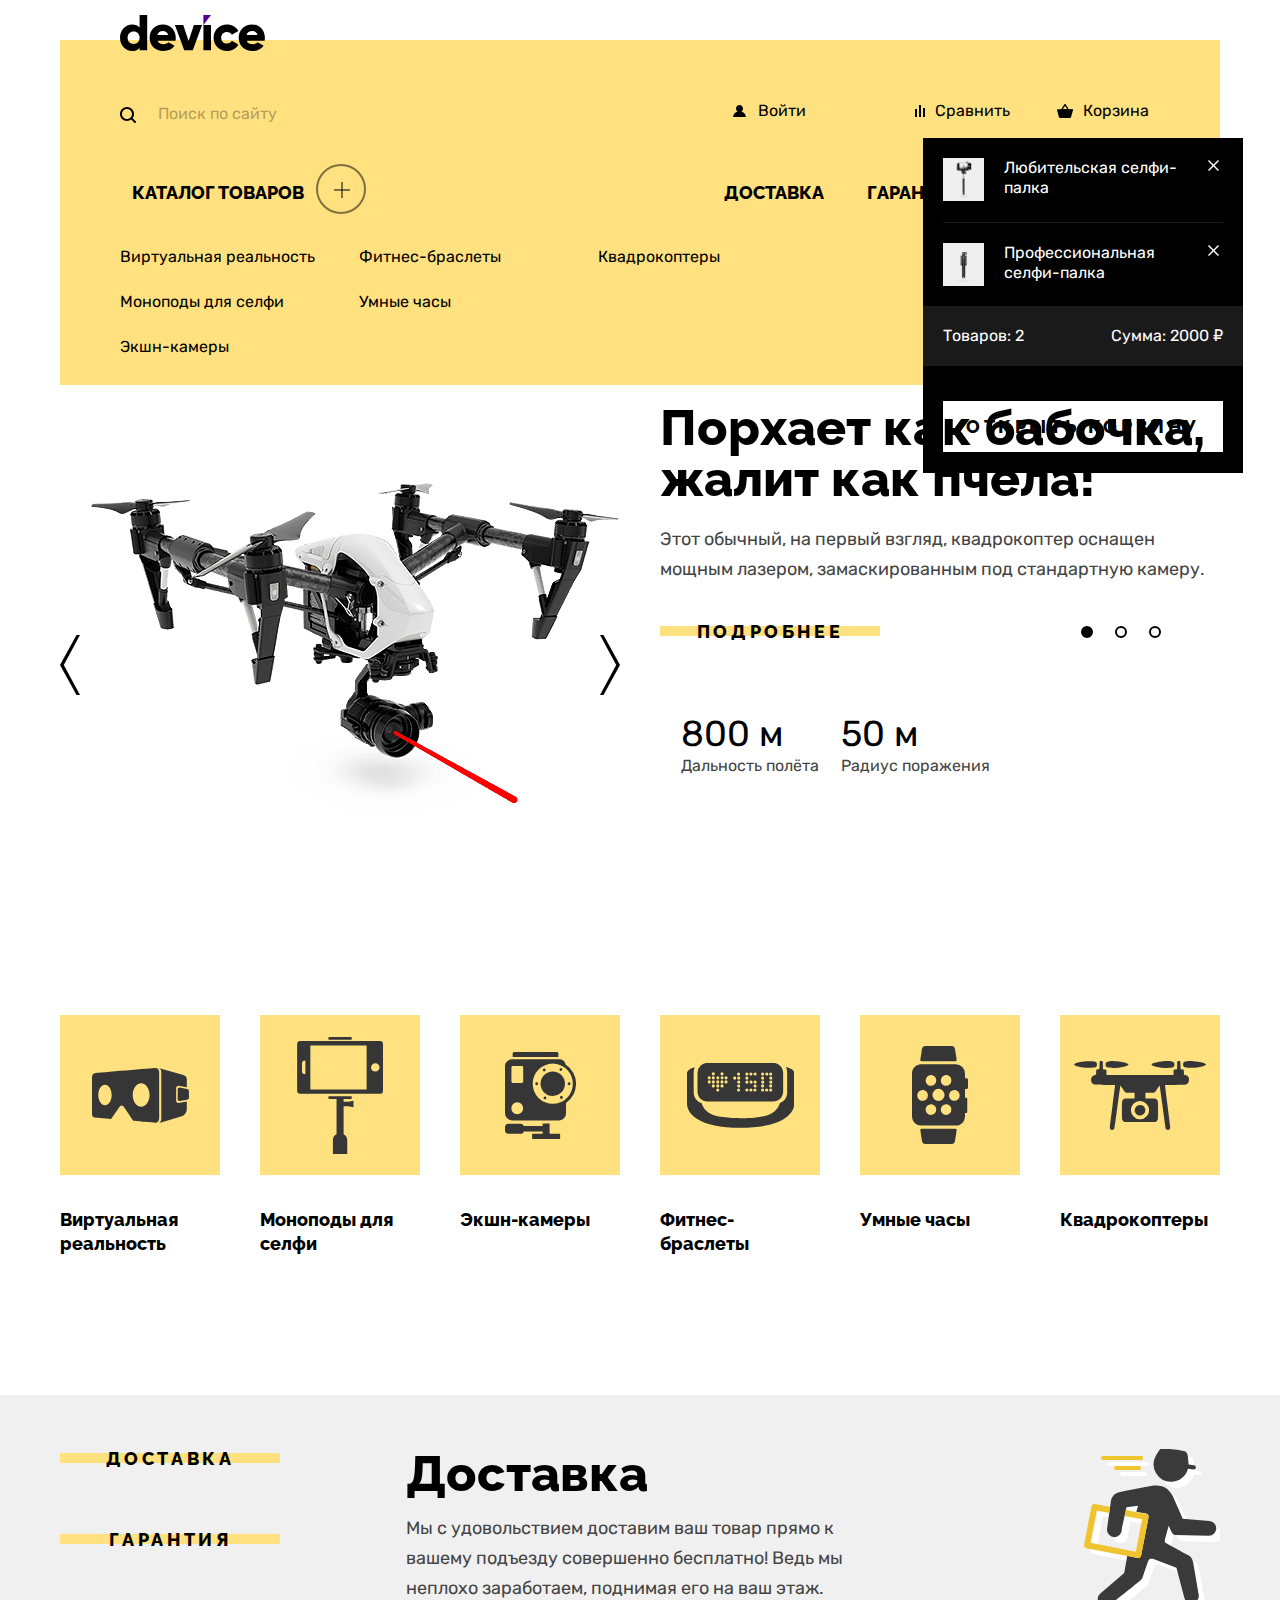
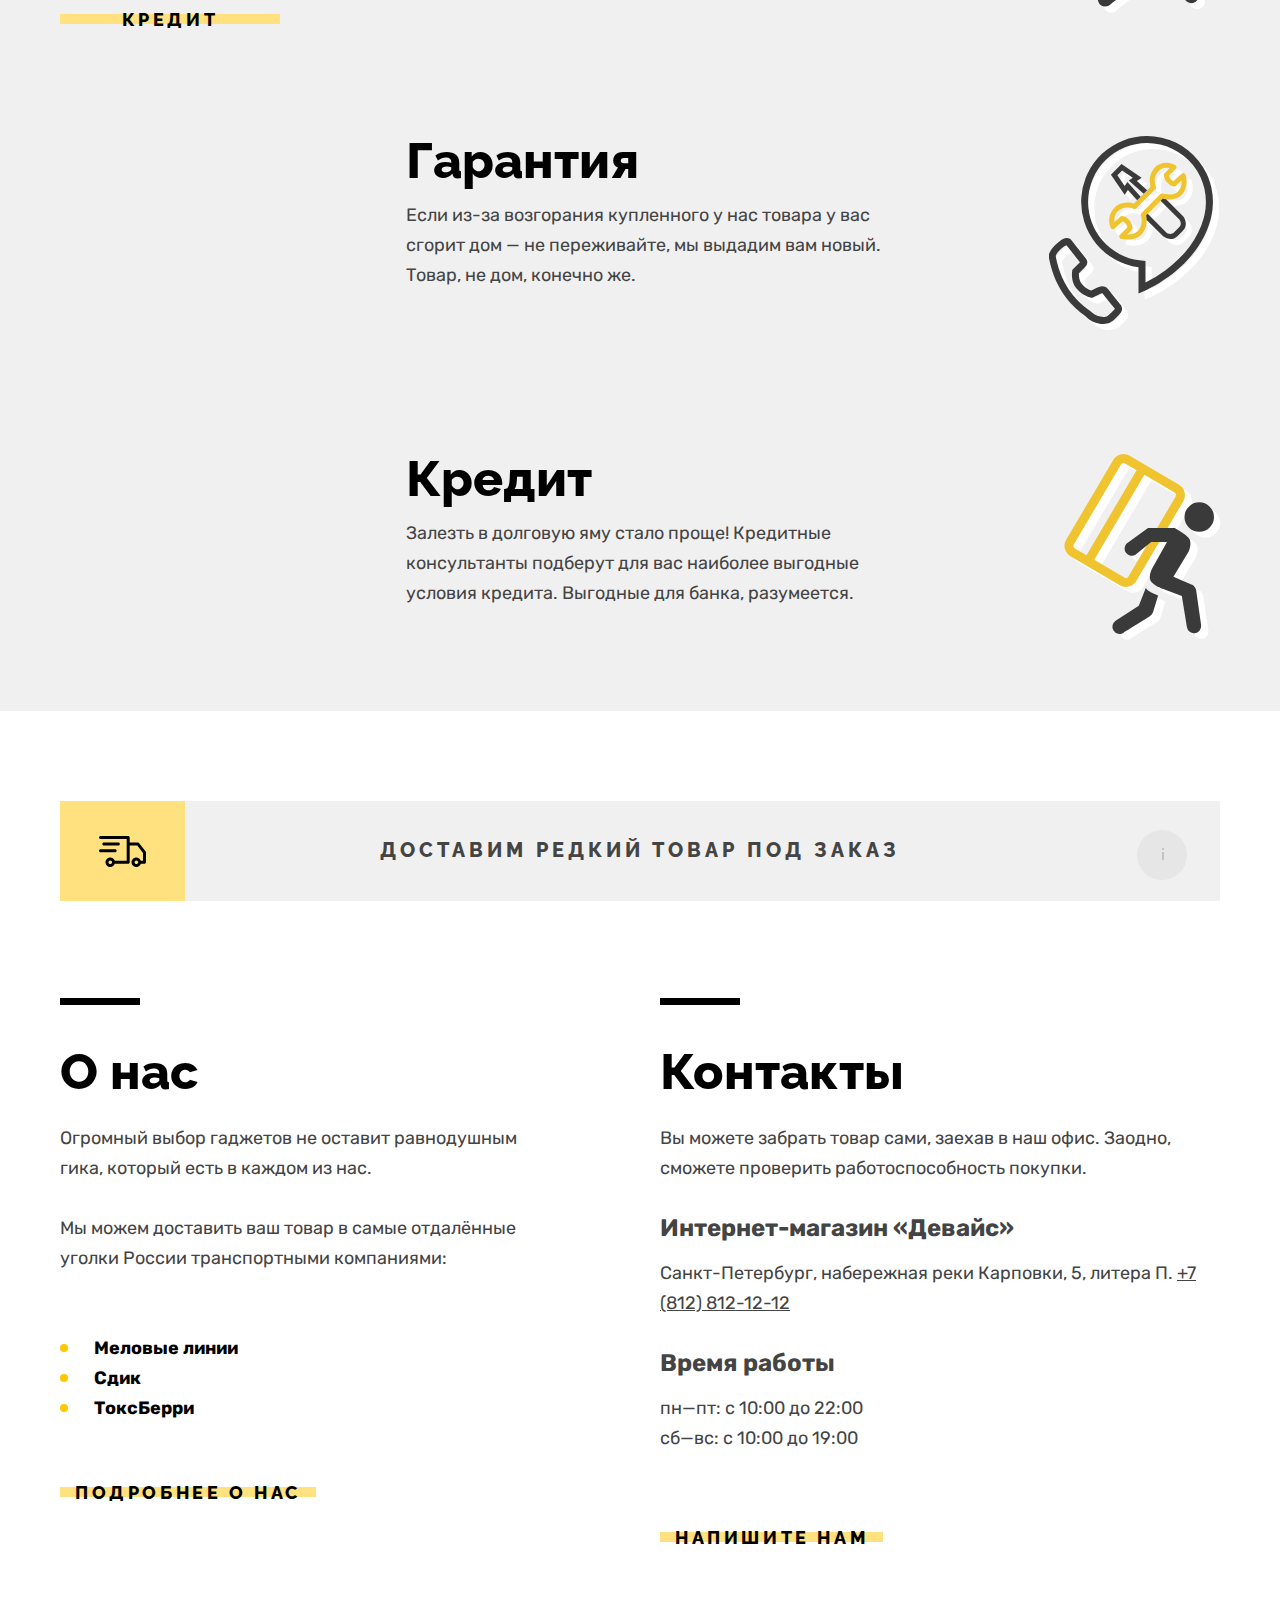
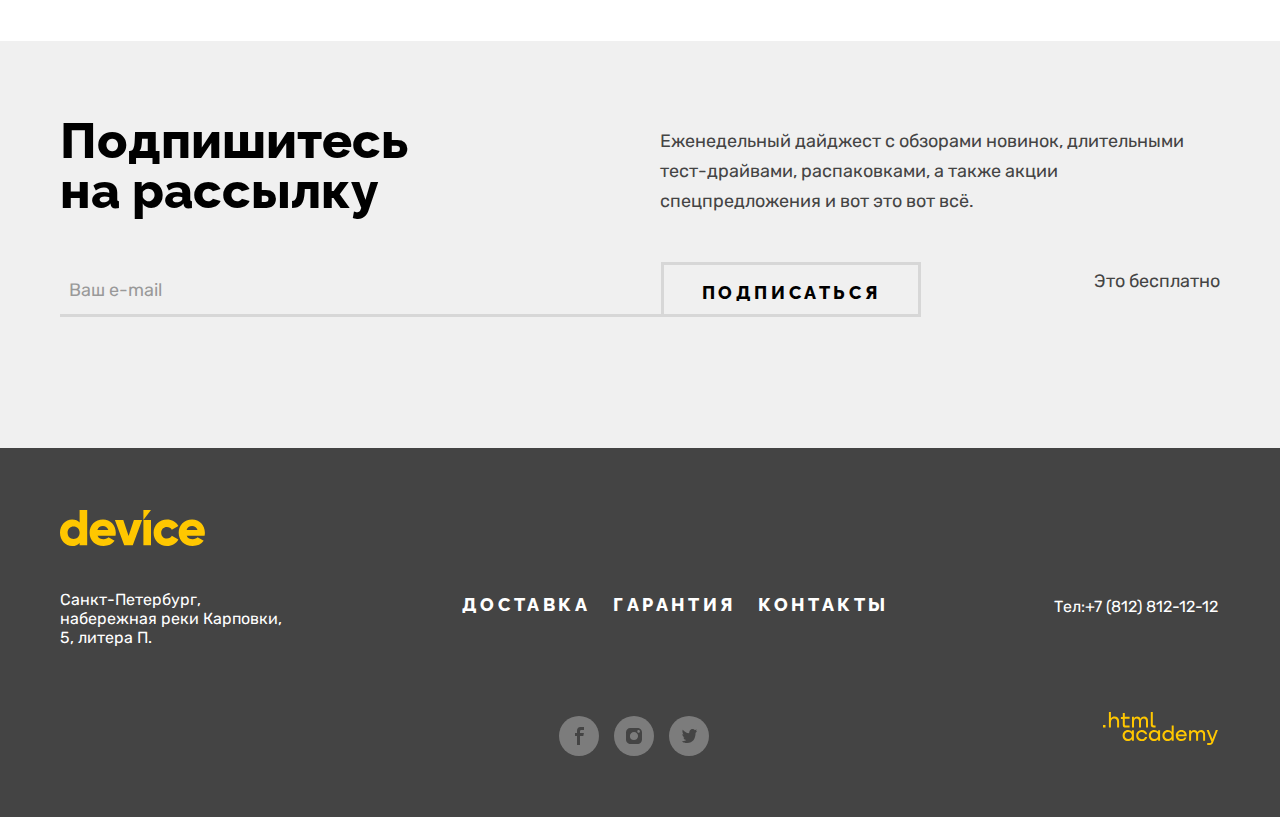
==== commit fb9bdc73: "формы" ====
--- a/index.html
+++ b/index.html
@@ -19,13 +19,14 @@
               <li class="upper-navigation-item search">
                 <form class="search-form" action="https://echo.htmlacademy.ru/" method="get">
                   <div class="form-wrapper">
-                  <svg class="navigation-icon" width="16" height="16" fill="none" xmlns="http://www.w3.org/2000/svg">
-                    <path
-                      d="m15.7 14.3-3.1-3.1C13.5 10 14 8.6 14 7c0-3.9-3.1-7-7-7S0 3.1 0 7s3.1 7 7 7c1.6 0 3-.5 4.2-1.4l3.1 3.1c.2.2.4.3.7.3.6 0 1-.4 1-1 0-.2-.1-.5-.3-.7ZM2 7c0-2.8 2.2-5 5-5s5 2.2 5 5-2.2 5-5 5-5-2.2-5-5Z"
-                      fill="#000" />
-                  </svg>
-                  <label for="page-search" class="visually-hidden">Поиск по сайту</label>
-                  <input class="search-input" id="page-search" name="page-search" type=text placeholder="Поиск по сайту">
+                    <svg class="navigation-icon" width="16" height="16" fill="none" xmlns="http://www.w3.org/2000/svg">
+                      <path
+                        d="m15.7 14.3-3.1-3.1C13.5 10 14 8.6 14 7c0-3.9-3.1-7-7-7S0 3.1 0 7s3.1 7 7 7c1.6 0 3-.5 4.2-1.4l3.1 3.1c.2.2.4.3.7.3.6 0 1-.4 1-1 0-.2-.1-.5-.3-.7ZM2 7c0-2.8 2.2-5 5-5s5 2.2 5 5-2.2 5-5 5-5-2.2-5-5Z"
+                        fill="#000" />
+                    </svg>
+                    <label for="page-search" class="visually-hidden">Поиск по сайту</label>
+                    <input class="search-input" id="page-search" name="page-search" type=text
+                      placeholder="Поиск по сайту">  
                   </div>
                 </form>
               </li>
@@ -47,7 +48,38 @@
                     <path
                       d="m15.3 5-3.5.2L8.6.3C8.5.1 8.2 0 8 0c-.2 0-.5.1-.6.3L4.2 5.2H.7c-.4 0-.7.3-.7.7v.2l1.9 6.8c.2.7.7 1.1 1.4 1.1h9.4c.7 0 1.2-.4 1.4-1.1L16 6v-.2c0-.4-.3-.8-.7-.8ZM8 1.9l2.2 3.2H5.9L8 1.9Z"
                       fill="#000" />
-                  </svg>Корзина </a></li>
+                  </svg>Корзина </a>
+                <div class="popover popover-cart">
+                  <div class="popover-content">
+                    <h2 class="popover-title visually-hidden">Корзина</h2>
+                    <ul class="cart-item-list">
+                      <li class="cart-item">
+                        <p class="cart-item-title"> Любительская селфи-палка </p>
+                        <img class="cart-item-img" src="img/catalog-product/product-1.jpg" width="41" height="43" alt=""
+                          tabindex="0">
+                        <button class="cart-item-button" type="button"> <svg class="navigation-icon" aria-hidden="true"
+                            focusable="false" width="11" height="11" fill="none" xmlns="http://www.w3.org/2000/svg">
+                            <path d="m11 1-1-1-4.5 4.5L1 0 0 1l4.5 4.5L0 10l1 1 4.5-4.5L10 11l1-1-4.5-4.5L11 1Z" />
+                          </svg> <span class="visually-hidden"> Удалить из корзины </span> </button>
+                      </li>
+                      <li class="cart-item">
+                        <p class="cart-item-title"> Профессиональная селфи-палка </p>
+                        <img class="cart-item-img" src="img/catalog-product/product-2.jpg" width="41" height="43" alt=""
+                          tabindex="0">
+                        <button class="cart-item-button" type="button"> <svg class="navigation-icon" aria-hidden="true"
+                            focusable="false" width="11" height="11" fill="none" xmlns="http://www.w3.org/2000/svg">
+                            <path d="m11 1-1-1-4.5 4.5L1 0 0 1l4.5 4.5L0 10l1 1 4.5-4.5L10 11l1-1-4.5-4.5L11 1Z" />
+                          </svg> <span class="visually-hidden"> Удалить из корзины </span> </button>
+                      </li>
+                    </ul>
+                    <div class="total-price-container">
+                      <p class="item-amount"> Товаров: 2 </p>
+                      <p class="total-price"> Сумма: 2000 ₽ </p>
+                    </div>
+                    <button class="open-cart-button" type="button"> Открыть корзину </button>
+                  </div>
+                </div>
+              </li>
             </ul>
           </section>
           <section class="main-under-navigation">
@@ -58,6 +90,23 @@
                     католог
                     товаров
                   </span></button>
+                <div class="sub-directory-popover">
+                  <ul class="sub-directory-list">
+                    <li class="sub-directory-item"> <a class="sub-directory-item-link" href=""> Виртуальная реальность
+                      </a></li>
+                    <li class="sub-directory-item"> <a class="sub-directory-item-link" href=""> Моноподы для селфи </a>
+                    </li>
+                    <li class="sub-directory-item"> <a class="sub-directory-item-link" href=""> Экшн-камеры </a></li>
+                  </ul>
+                  <ul class="sub-directory-list">
+                    <li class="sub-directory-item"> <a class="sub-directory-item-link" href=""> Фитнес-браслеты </a>
+                    </li>
+                    <li class="sub-directory-item"> <a class="sub-directory-item-link" href="">Умные часы </a></li>
+                  </ul>
+                  <ul class="sub-directory-list">
+                    <li class="sub-directory-item"> <a class="sub-directory-item-link" href=""> Квадрокоптеры </a></li>
+                  </ul>
+                </div>
               </li>
               <li class="under-navigation-item delivery"> <a class="under-navigation-link" href="#">Доставка</a></li>
               <li class="under-navigation-item garanty"> <a class="under-navigation-link" href="#">Гарантия</a></li>
@@ -74,7 +123,7 @@
     <section class="popular-products-slider">
       <div class="content">
         <h2 class="visually-hidden"> Характеристики популярных товаров </h2>
-        <div class="product-slider">
+        <div class="product-slider current-slider">
           <div class="product-slide">
             <img class="slider-image" src="img/slider/slider-img-1.png" width="560" height="560" alt="Квадракоптер">
             <div class="slider-controls">
@@ -85,7 +134,7 @@
                   фото</span></button>
               <button class="slider-button slider-next" type="button"> <svg class="navigation-icon" aria-hidden="true"
                   focusable="false" width="20" height="60" fill="none" xmlns="http://www.w3.org/2000/svg">
-                  <path d="M0 60h3.5L20 30 3.5 0H0l16.2 30L0 60Z"/>
+                  <path d="M0 60h3.5L20 30 3.5 0H0l16.2 30L0 60Z" />
                 </svg> <span class="visually-hidden"> Следующее фото
                 </span></button>
             </div>
@@ -127,12 +176,12 @@
             <div class="slider-controls">
               <button class="slider-button slider-prev" type="button"> <svg class="navigation-icon" aria-hidden="true"
                   focusable="false" width="20" height="60" fill="none" xmlns="http://www.w3.org/2000/svg">
-                  <path d="M20 60h-3.5L0 30 16.5 0H20L3.8 30 20 60Z"/>
+                  <path d="M20 60h-3.5L0 30 16.5 0H20L3.8 30 20 60Z" />
                 </svg><span class="visually-hidden"> Предыдущее
                   фото</span></button>
               <button class="slider-button slider-next" type="button"> <svg class="navigation-icon" aria-hidden="true"
                   focusable="false" width="20" height="60" fill="none" xmlns="http://www.w3.org/2000/svg">
-                  <path d="M0 60h3.5L20 30 3.5 0H0l16.2 30L0 60Z"/>
+                  <path d="M0 60h3.5L20 30 3.5 0H0l16.2 30L0 60Z" />
                 </svg> <span class="visually-hidden"> Следующее фото
                 </span></button>
             </div>
@@ -158,40 +207,40 @@
             <img class="slider-image" src="img/slider/slider-img-3.png" width="560" height="560" alt="Селфи-палка">
             <div class="slider-controls">
               <button class="slider-button slider-prev" type="button"> <svg class="navigation-icon" aria-hidden="true"
-                focusable="false" width="20" height="60" fill="none" xmlns="http://www.w3.org/2000/svg">
-                <path d="M20 60h-3.5L0 30 16.5 0H20L3.8 30 20 60Z"/>
-              </svg><span class="visually-hidden"> Предыдущее
-                фото</span></button>
-                <button class="slider-button slider-next" type="button"> <svg class="navigation-icon" aria-hidden="true"
                   focusable="false" width="20" height="60" fill="none" xmlns="http://www.w3.org/2000/svg">
-                  <path d="M0 60h3.5L20 30 3.5 0H0l16.2 30L0 60Z"/>
+                  <path d="M20 60h-3.5L0 30 16.5 0H20L3.8 30 20 60Z" />
+                </svg><span class="visually-hidden"> Предыдущее
+                  фото</span></button>
+              <button class="slider-button slider-next" type="button"> <svg class="navigation-icon" aria-hidden="true"
+                  focusable="false" width="20" height="60" fill="none" xmlns="http://www.w3.org/2000/svg">
+                  <path d="M0 60h3.5L20 30 3.5 0H0l16.2 30L0 60Z" />
                 </svg> <span class="visually-hidden"> Следующее фото
                 </span></button>
-              </div>
-            </div>
-            <div class="slide-description">
-              <p> <b class="emphasise"> Делай селфи,как Бен Стиллер! </b> </p>
-              <p class="description"> Самая длинная палка для селфи доступна в нашем магазине. Восемь (Восемь, Карл!)
-                метров длиной и весом
-                всего 5 кг. </p>
-                <a class="button more-detailed" href="#"> Подробнее</a>
-                <table class="features">
-                  <caption class="visually-hidden"> Технические характеристики </caption>
-                  <tr class="numerical-value">
-                    <td class="metre-value"> 8,5 м</td>
-                    <td class="metre-value"> 5 кг</td>
-                    <td class="metre-value"> Карбон</td>
-                  </tr>
-                  <tr class="row-name">
-                    <td class="range">Длина палки</td>
-                    <td class="radius">Вес палки</td>
-                    <td class="radius">Материал</td>
-                  </tr>
-                </table>
-              </div>
-            </div>
-          </div>
-        </div>
+            </div>
+          </div>
+          <div class="slide-description">
+            <p> <b class="emphasise"> Делай селфи,как Бен Стиллер! </b> </p>
+            <p class="description"> Самая длинная палка для селфи доступна в нашем магазине. Восемь (Восемь, Карл!)
+              метров длиной и весом
+              всего 5 кг. </p>
+            <a class="button more-detailed" href="#"> Подробнее</a>
+            <table class="features">
+              <caption class="visually-hidden"> Технические характеристики </caption>
+              <tr class="numerical-value">
+                <td class="metre-value"> 8,5 м</td>
+                <td class="metre-value"> 5 кг</td>
+                <td class="metre-value"> Карбон</td>
+              </tr>
+              <tr class="row-name">
+                <td class="range">Длина палки</td>
+                <td class="radius">Вес палки</td>
+                <td class="radius">Материал</td>
+              </tr>
+            </table>
+          </div>
+        </div>
+      </div>
+      </div>
     </section>
     <section class="goods-catalog">
       <div class="content">
@@ -203,11 +252,9 @@
                 <svg class="navigation-icon" aria-hidden="true" focusable="false" width="97" height="55" fill="none"
                   xmlns="http://www.w3.org/2000/svg">
                   <path
-                    d="M84.13 32.64V20c0-1.3 1.05-2.37 2.34-2.37l8.32 1.58v-8.19c0-2.36-1.7-3.43-4.2-4.27L67.4.17c1.62 1.4 1.9 2.04 1.9 4.4v45.21c0 2.36-.46 4.07-1.97 5.21l23.26-7.07c2.4-.83 4.2-4.21 4.2-6.57v-7.91l-8.32 1.57a2.35 2.35 0 0 1-2.34-2.37Z"
-                    />
-                  <path
-                    d="m95.13 20.98-7.6-1.45c-1 0-1.82.83-1.82 1.86v9.86c0 1.03.81 1.86 1.82 1.86l7.6-1.43c1.15-.42 1.82-.83 1.82-1.86v-6.99c0-1.02-.76-1.5-1.82-1.85ZM67.17 4.48c0-5.08-4.23-4.46-4.23-4.46S5.84 4.74 2.84 5.14C-.16 5.55 0 9.54 0 9.54V45.8c0 3.74 2.6 3.75 2.6 3.75l16.48 1.4L27.2 39.3s1.11-1.83 2.5-1.83c1.4 0 2.44 1.86 2.44 1.86l9.06 13.52s18.9 1.91 22.52 1.91c3.63 0 3.44-5.02 3.44-5.02V4.48ZM12.98 37.2c-3.7 0-6.7-4.6-6.7-10.27 0-5.68 3-10.28 6.7-10.28s6.7 4.6 6.7 10.28c0 5.67-3 10.27-6.7 10.27Zm36.16 1.43c-4.66 0-8.44-5.24-8.44-11.7 0-6.47 3.78-11.7 8.44-11.7s8.44 5.23 8.44 11.7c0 6.46-3.78 11.7-8.44 11.7Z"
-                     />
+                    d="M84.13 32.64V20c0-1.3 1.05-2.37 2.34-2.37l8.32 1.58v-8.19c0-2.36-1.7-3.43-4.2-4.27L67.4.17c1.62 1.4 1.9 2.04 1.9 4.4v45.21c0 2.36-.46 4.07-1.97 5.21l23.26-7.07c2.4-.83 4.2-4.21 4.2-6.57v-7.91l-8.32 1.57a2.35 2.35 0 0 1-2.34-2.37Z" />
+                  <path
+                    d="m95.13 20.98-7.6-1.45c-1 0-1.82.83-1.82 1.86v9.86c0 1.03.81 1.86 1.82 1.86l7.6-1.43c1.15-.42 1.82-.83 1.82-1.86v-6.99c0-1.02-.76-1.5-1.82-1.85ZM67.17 4.48c0-5.08-4.23-4.46-4.23-4.46S5.84 4.74 2.84 5.14C-.16 5.55 0 9.54 0 9.54V45.8c0 3.74 2.6 3.75 2.6 3.75l16.48 1.4L27.2 39.3s1.11-1.83 2.5-1.83c1.4 0 2.44 1.86 2.44 1.86l9.06 13.52s18.9 1.91 22.52 1.91c3.63 0 3.44-5.02 3.44-5.02V4.48ZM12.98 37.2c-3.7 0-6.7-4.6-6.7-10.27 0-5.68 3-10.28 6.7-10.28s6.7 4.6 6.7 10.28c0 5.67-3 10.27-6.7 10.27Zm36.16 1.43c-4.66 0-8.44-5.24-8.44-11.7 0-6.47 3.78-11.7 8.44-11.7s8.44 5.23 8.44 11.7c0 6.46-3.78 11.7-8.44 11.7Z" />
                 </svg>
               </a>
               <a class="goods-catalog-item-link" href="#" tabindex="-1"> Виртуальная реальность</a>
@@ -217,8 +264,7 @@
                 <svg class="navigation-icon" aria-hidden="true" focusable="false" width="86" height="117" fill="none"
                   xmlns="http://www.w3.org/2000/svg">
                   <path
-                    d="M82.82 4.01H3.33A3.19 3.19 0 0 0 .14 7.2V53.6a3.19 3.19 0 0 0 3.19 3.2h79.5A3.19 3.19 0 0 0 86 53.6V7.2A3.19 3.19 0 0 0 82.82 4ZM8.4 37.24h-.22a3.19 3.19 0 0 1-3.2-3.2v-7.28a3.19 3.19 0 0 1 3.2-3.18h.22v13.66ZM69.62 52.4H13.34v-44h56.28v44Zm8.78-17.86a4.15 4.15 0 1 1 0-8.29 4.15 4.15 0 0 1 0 8.3ZM54.65 0H31.5v2.76h23.15V0ZM46.6 64.86V61.9h8.05v-2.76H31.5v2.76h8.04v35.24a6.07 6.07 0 0 0-3.63 5.56V117h14.33v-14.3c0-2.5-1.5-4.63-3.63-5.56v-28h4.8l5.04 1.22v-6.71l-5.05 1.21h-4.8Z"
-                     />
+                    d="M82.82 4.01H3.33A3.19 3.19 0 0 0 .14 7.2V53.6a3.19 3.19 0 0 0 3.19 3.2h79.5A3.19 3.19 0 0 0 86 53.6V7.2A3.19 3.19 0 0 0 82.82 4ZM8.4 37.24h-.22a3.19 3.19 0 0 1-3.2-3.2v-7.28a3.19 3.19 0 0 1 3.2-3.18h.22v13.66ZM69.62 52.4H13.34v-44h56.28v44Zm8.78-17.86a4.15 4.15 0 1 1 0-8.29 4.15 4.15 0 0 1 0 8.3ZM54.65 0H31.5v2.76h23.15V0ZM46.6 64.86V61.9h8.05v-2.76H31.5v2.76h8.04v35.24a6.07 6.07 0 0 0-3.63 5.56V117h14.33v-14.3c0-2.5-1.5-4.63-3.63-5.56v-28h4.8l5.04 1.22v-6.71l-5.05 1.21h-4.8Z" />
                 </svg>
               </a>
               <a class="goods-catalog-item-link" href="#" tabindex="-1"> Моноподы для селфи </a>
@@ -228,11 +274,9 @@
                 <svg class="navigation-icon" aria-hidden="true" focusable="false" width="71" height="87" fill="none"
                   xmlns="http://www.w3.org/2000/svg">
                   <path
-                    d="M53.35 1.49c0-.74-.58-1.49-1.31-1.49H9.05c-.73 0-1.38.75-1.38 1.49v3.52h45.68V1.5ZM54.2 81.8h-9.6V71.44h-6.95v2.5H18.77a3.49 3.49 0 0 0-3.18-2.15H3.56A3.59 3.59 0 0 0 0 75.31v3.02a3.55 3.55 0 0 0 3.56 3.48h12.03c1.52 0 2.8-.9 3.27-2.33h18.79v2.33h-9.52c-.53 0-1.01.44-1.01.97v3.17c0 .54.48 1.05 1.01 1.05H54.2c.53 0 .93-.51.93-1.05v-3.17c0-.53-.4-.97-.93-.97ZM60.67 12.39a7.04 7.04 0 0 0-6.77-5.05H7.15A7.1 7.1 0 0 0 0 14.36v46.9a7.18 7.18 0 0 0 7.15 7.12h46.74c3.9 0 7.13-3.2 7.13-7.12V50.92a23.3 23.3 0 0 0-.36-38.52ZM12.24 62.15a5.91 5.91 0 1 1 .02-11.82 5.91 5.91 0 0 1-.02 11.82Zm5.96-32.6c0 .78-.64 1.42-1.42 1.42H7.84c-.78 0-1.42-.64-1.42-1.42V15.39c0-.79.64-1.43 1.42-1.43h8.94c.78 0 1.42.64 1.42 1.43v14.16Zm29.56 22.3a20.1 20.1 0 0 1-20.05-20.12 20.1 20.1 0 0 1 20.05-20.12 20.1 20.1 0 0 1 20.06 20.13 20.1 20.1 0 0 1-20.06 20.12Z"
-                    />
-                  <path
-                    d="M47.76 43.96a12.2 12.2 0 0 0 12.19-12.23 12.2 12.2 0 0 0-12.19-12.22 12.2 12.2 0 0 0-12.19 12.22 12.2 12.2 0 0 0 12.2 12.23ZM31.56 33.17a1.44 1.44 0 1 0 0-2.87 1.44 1.44 0 0 0 0 2.87ZM63.96 33.17a1.44 1.44 0 1 0 0-2.87 1.44 1.44 0 0 0 0 2.87ZM39.1 19.43a1.44 1.44 0 1 0 0-2.87 1.44 1.44 0 0 0 0 2.87ZM56.41 46.91a1.43 1.43 0 1 0 0-2.86 1.43 1.43 0 0 0 0 2.86ZM55.7 19a1.44 1.44 0 1 0 0-2.87 1.44 1.44 0 0 0 0 2.87ZM39.83 47.34a1.44 1.44 0 1 0 0-2.87 1.44 1.44 0 0 0 0 2.87Z"
-                     />
+                    d="M53.35 1.49c0-.74-.58-1.49-1.31-1.49H9.05c-.73 0-1.38.75-1.38 1.49v3.52h45.68V1.5ZM54.2 81.8h-9.6V71.44h-6.95v2.5H18.77a3.49 3.49 0 0 0-3.18-2.15H3.56A3.59 3.59 0 0 0 0 75.31v3.02a3.55 3.55 0 0 0 3.56 3.48h12.03c1.52 0 2.8-.9 3.27-2.33h18.79v2.33h-9.52c-.53 0-1.01.44-1.01.97v3.17c0 .54.48 1.05 1.01 1.05H54.2c.53 0 .93-.51.93-1.05v-3.17c0-.53-.4-.97-.93-.97ZM60.67 12.39a7.04 7.04 0 0 0-6.77-5.05H7.15A7.1 7.1 0 0 0 0 14.36v46.9a7.18 7.18 0 0 0 7.15 7.12h46.74c3.9 0 7.13-3.2 7.13-7.12V50.92a23.3 23.3 0 0 0-.36-38.52ZM12.24 62.15a5.91 5.91 0 1 1 .02-11.82 5.91 5.91 0 0 1-.02 11.82Zm5.96-32.6c0 .78-.64 1.42-1.42 1.42H7.84c-.78 0-1.42-.64-1.42-1.42V15.39c0-.79.64-1.43 1.42-1.43h8.94c.78 0 1.42.64 1.42 1.43v14.16Zm29.56 22.3a20.1 20.1 0 0 1-20.05-20.12 20.1 20.1 0 0 1 20.05-20.12 20.1 20.1 0 0 1 20.06 20.13 20.1 20.1 0 0 1-20.06 20.12Z" />
+                  <path
+                    d="M47.76 43.96a12.2 12.2 0 0 0 12.19-12.23 12.2 12.2 0 0 0-12.19-12.22 12.2 12.2 0 0 0-12.19 12.22 12.2 12.2 0 0 0 12.2 12.23ZM31.56 33.17a1.44 1.44 0 1 0 0-2.87 1.44 1.44 0 0 0 0 2.87ZM63.96 33.17a1.44 1.44 0 1 0 0-2.87 1.44 1.44 0 0 0 0 2.87ZM39.1 19.43a1.44 1.44 0 1 0 0-2.87 1.44 1.44 0 0 0 0 2.87ZM56.41 46.91a1.43 1.43 0 1 0 0-2.86 1.43 1.43 0 0 0 0 2.86ZM55.7 19a1.44 1.44 0 1 0 0-2.87 1.44 1.44 0 0 0 0 2.87ZM39.83 47.34a1.44 1.44 0 1 0 0-2.87 1.44 1.44 0 0 0 0 2.87Z" />
                 </svg>
               </a>
               <a class="goods-catalog-item-link" href="#" tabindex="-1"> Экшн-камеры </a>
@@ -242,11 +286,9 @@
                 <svg class="navigation-icon" aria-hidden="true" focusable="false" width="107" height="65" fill="none"
                   xmlns="http://www.w3.org/2000/svg">
                   <path
-                    d="M98.97 4.07a10.4 10.4 0 0 1 1.2 4.82V30c0 4.62-3.09 8.53-7.24 9.9-1.33 4-3.78 7.86-8.05 10.44-8.68 5.23-31.12 4.83-31.2 4.83-.08 0-22.51.4-31.19-4.83a18.73 18.73 0 0 1-8.04-10.28 10.5 10.5 0 0 1-7.76-10.06V8.9c0-1.69.43-3.28 1.14-4.69C4.17 5.1 0 6.92 0 10.43v29.99c0 10.25 11.84 24.43 53.66 24.43 41.82 0 53.65-14.18 53.65-24.43V10.43c0-3.68-4.57-5.49-8.34-6.36Z"
-                     />
-                  <path
-                    d="M20.56 38.46h65.52c5.57 0 10.08-4.51 10.08-10.08V9.93c0-5.56-4.51-10.07-10.08-10.07H20.56A10.08 10.08 0 0 0 10.5 9.93v18.45c0 5.57 4.5 10.08 10.07 10.08Zm63.13-29a1.57 1.57 0 1 1 0 3.15 1.57 1.57 0 0 1 0-3.14Zm0 4.05a1.57 1.57 0 1 1 0 3.13 1.57 1.57 0 0 1 0-3.13Zm0 4.04a1.57 1.57 0 1 1 0 3.13 1.57 1.57 0 0 1 0-3.13Zm0 3.82a1.57 1.57 0 1 1 0 3.14 1.57 1.57 0 0 1 0-3.14Zm0 4.04a1.57 1.57 0 1 1 0 3.14 1.57 1.57 0 0 1 0-3.14ZM79.66 9.47a1.57 1.57 0 1 1 0 3.13 1.57 1.57 0 0 1 0-3.13Zm0 15.94a1.57 1.57 0 1 1 0 3.14 1.57 1.57 0 0 1 0-3.14ZM75.62 9.47a1.57 1.57 0 1 1 0 3.14 1.57 1.57 0 0 1 0-3.14Zm0 4.04a1.57 1.57 0 1 1 0 3.14 1.57 1.57 0 0 1 0-3.14Zm0 4.04a1.57 1.57 0 1 1 0 3.13 1.57 1.57 0 0 1 0-3.13Zm0 3.82a1.57 1.57 0 1 1 0 3.14 1.57 1.57 0 0 1 0-3.14Zm0 4.04a1.57 1.57 0 1 1 0 3.14 1.57 1.57 0 0 1 0-3.14ZM67.96 9.47a1.57 1.57 0 1 1 0 3.13 1.57 1.57 0 0 1 0-3.13Zm0 8.08a1.57 1.57 0 1 1 0 3.13 1.57 1.57 0 0 1 0-3.13Zm0 3.88a1.57 1.57 0 1 1 0 3.13 1.57 1.57 0 0 1 0-3.13Zm0 3.98a1.57 1.57 0 1 1 0 3.14 1.57 1.57 0 0 1 0-3.14ZM63.94 9.47a1.57 1.57 0 1 1 0 3.14 1.57 1.57 0 0 1 0-3.14Zm0 8.08a1.57 1.57 0 1 1 0 3.13 1.57 1.57 0 0 1 0-3.13Zm0 7.86a1.57 1.57 0 1 1 0 3.14 1.57 1.57 0 0 1 0-3.14ZM59.89 9.47a1.57 1.57 0 1 1 0 3.14 1.57 1.57 0 0 1 0-3.14Zm0 4.04a1.57 1.57 0 1 1 0 3.14 1.57 1.57 0 0 1 0-3.14Zm0 4.04a1.57 1.57 0 1 1 0 3.14 1.57 1.57 0 0 1 0-3.14Zm0 7.86a1.57 1.57 0 1 1 0 3.14 1.57 1.57 0 0 1 0-3.14Zm-8.3-15.94a1.57 1.57 0 1 1 0 3.14 1.57 1.57 0 0 1 0-3.14Zm0 4.04a1.57 1.57 0 1 1 0 3.13 1.57 1.57 0 0 1 0-3.13Zm0 4.04a1.57 1.57 0 1 1 0 3.13 1.57 1.57 0 0 1 0-3.13Zm0 3.88a1.57 1.57 0 1 1 .01 3.13 1.57 1.57 0 0 1 0-3.13Zm0 3.98a1.57 1.57 0 1 1 0 3.14 1.57 1.57 0 0 1 0-3.14Zm-4.03-11.9a1.57 1.57 0 1 1 0 3.13 1.57 1.57 0 0 1 0-3.13Zm-8.5-.21a1.57 1.57 0 1 1 0 3.14 1.57 1.57 0 0 1 0-3.15Zm0 4.03a1.57 1.57 0 1 1 0 3.14 1.57 1.57 0 0 1 0-3.14Zm-4.04-8.08a1.57 1.57 0 1 1 0 3.14 1.57 1.57 0 0 1 0-3.14Zm0 4.04a1.57 1.57 0 1 1 0 3.14 1.57 1.57 0 0 1 0-3.13Zm0 4.04a1.57 1.57 0 1 1 0 3.14 1.57 1.57 0 0 1 0-3.14Zm0 4.04a1.57 1.57 0 1 1 0 3.14 1.57 1.57 0 0 1 0-3.14Zm-4.26-8.08a1.57 1.57 0 1 1 0 3.14 1.57 1.57 0 0 1 0-3.13Zm0 4.04a1.57 1.57 0 1 1 0 3.14 1.57 1.57 0 0 1 0-3.14Zm0 4.04a1.57 1.57 0 1 1 0 3.14 1.57 1.57 0 0 1 0-3.14Zm0 4.04a1.57 1.57 0 1 1 0 3.14 1.57 1.57 0 0 1 0-3.14ZM26.3 9.25a1.57 1.57 0 1 1 0 3.15 1.57 1.57 0 0 1 0-3.15Zm0 4.04a1.57 1.57 0 1 1 0 3.15 1.57 1.57 0 0 1 0-3.15Zm0 4.04a1.57 1.57 0 1 1 0 3.14 1.57 1.57 0 0 1 0-3.14Zm0 4.04a1.57 1.57 0 1 1 0 3.15 1.57 1.57 0 0 1 0-3.15Zm-4.04-8.08a1.57 1.57 0 1 1 0 3.15 1.57 1.57 0 0 1 0-3.15Zm0 4.04a1.57 1.57 0 1 1 0 3.14 1.57 1.57 0 0 1 0-3.14Z"
-                     />
+                    d="M98.97 4.07a10.4 10.4 0 0 1 1.2 4.82V30c0 4.62-3.09 8.53-7.24 9.9-1.33 4-3.78 7.86-8.05 10.44-8.68 5.23-31.12 4.83-31.2 4.83-.08 0-22.51.4-31.19-4.83a18.73 18.73 0 0 1-8.04-10.28 10.5 10.5 0 0 1-7.76-10.06V8.9c0-1.69.43-3.28 1.14-4.69C4.17 5.1 0 6.92 0 10.43v29.99c0 10.25 11.84 24.43 53.66 24.43 41.82 0 53.65-14.18 53.65-24.43V10.43c0-3.68-4.57-5.49-8.34-6.36Z" />
+                  <path
+                    d="M20.56 38.46h65.52c5.57 0 10.08-4.51 10.08-10.08V9.93c0-5.56-4.51-10.07-10.08-10.07H20.56A10.08 10.08 0 0 0 10.5 9.93v18.45c0 5.57 4.5 10.08 10.07 10.08Zm63.13-29a1.57 1.57 0 1 1 0 3.15 1.57 1.57 0 0 1 0-3.14Zm0 4.05a1.57 1.57 0 1 1 0 3.13 1.57 1.57 0 0 1 0-3.13Zm0 4.04a1.57 1.57 0 1 1 0 3.13 1.57 1.57 0 0 1 0-3.13Zm0 3.82a1.57 1.57 0 1 1 0 3.14 1.57 1.57 0 0 1 0-3.14Zm0 4.04a1.57 1.57 0 1 1 0 3.14 1.57 1.57 0 0 1 0-3.14ZM79.66 9.47a1.57 1.57 0 1 1 0 3.13 1.57 1.57 0 0 1 0-3.13Zm0 15.94a1.57 1.57 0 1 1 0 3.14 1.57 1.57 0 0 1 0-3.14ZM75.62 9.47a1.57 1.57 0 1 1 0 3.14 1.57 1.57 0 0 1 0-3.14Zm0 4.04a1.57 1.57 0 1 1 0 3.14 1.57 1.57 0 0 1 0-3.14Zm0 4.04a1.57 1.57 0 1 1 0 3.13 1.57 1.57 0 0 1 0-3.13Zm0 3.82a1.57 1.57 0 1 1 0 3.14 1.57 1.57 0 0 1 0-3.14Zm0 4.04a1.57 1.57 0 1 1 0 3.14 1.57 1.57 0 0 1 0-3.14ZM67.96 9.47a1.57 1.57 0 1 1 0 3.13 1.57 1.57 0 0 1 0-3.13Zm0 8.08a1.57 1.57 0 1 1 0 3.13 1.57 1.57 0 0 1 0-3.13Zm0 3.88a1.57 1.57 0 1 1 0 3.13 1.57 1.57 0 0 1 0-3.13Zm0 3.98a1.57 1.57 0 1 1 0 3.14 1.57 1.57 0 0 1 0-3.14ZM63.94 9.47a1.57 1.57 0 1 1 0 3.14 1.57 1.57 0 0 1 0-3.14Zm0 8.08a1.57 1.57 0 1 1 0 3.13 1.57 1.57 0 0 1 0-3.13Zm0 7.86a1.57 1.57 0 1 1 0 3.14 1.57 1.57 0 0 1 0-3.14ZM59.89 9.47a1.57 1.57 0 1 1 0 3.14 1.57 1.57 0 0 1 0-3.14Zm0 4.04a1.57 1.57 0 1 1 0 3.14 1.57 1.57 0 0 1 0-3.14Zm0 4.04a1.57 1.57 0 1 1 0 3.14 1.57 1.57 0 0 1 0-3.14Zm0 7.86a1.57 1.57 0 1 1 0 3.14 1.57 1.57 0 0 1 0-3.14Zm-8.3-15.94a1.57 1.57 0 1 1 0 3.14 1.57 1.57 0 0 1 0-3.14Zm0 4.04a1.57 1.57 0 1 1 0 3.13 1.57 1.57 0 0 1 0-3.13Zm0 4.04a1.57 1.57 0 1 1 0 3.13 1.57 1.57 0 0 1 0-3.13Zm0 3.88a1.57 1.57 0 1 1 .01 3.13 1.57 1.57 0 0 1 0-3.13Zm0 3.98a1.57 1.57 0 1 1 0 3.14 1.57 1.57 0 0 1 0-3.14Zm-4.03-11.9a1.57 1.57 0 1 1 0 3.13 1.57 1.57 0 0 1 0-3.13Zm-8.5-.21a1.57 1.57 0 1 1 0 3.14 1.57 1.57 0 0 1 0-3.15Zm0 4.03a1.57 1.57 0 1 1 0 3.14 1.57 1.57 0 0 1 0-3.14Zm-4.04-8.08a1.57 1.57 0 1 1 0 3.14 1.57 1.57 0 0 1 0-3.14Zm0 4.04a1.57 1.57 0 1 1 0 3.14 1.57 1.57 0 0 1 0-3.13Zm0 4.04a1.57 1.57 0 1 1 0 3.14 1.57 1.57 0 0 1 0-3.14Zm0 4.04a1.57 1.57 0 1 1 0 3.14 1.57 1.57 0 0 1 0-3.14Zm-4.26-8.08a1.57 1.57 0 1 1 0 3.14 1.57 1.57 0 0 1 0-3.13Zm0 4.04a1.57 1.57 0 1 1 0 3.14 1.57 1.57 0 0 1 0-3.14Zm0 4.04a1.57 1.57 0 1 1 0 3.14 1.57 1.57 0 0 1 0-3.14Zm0 4.04a1.57 1.57 0 1 1 0 3.14 1.57 1.57 0 0 1 0-3.14ZM26.3 9.25a1.57 1.57 0 1 1 0 3.15 1.57 1.57 0 0 1 0-3.15Zm0 4.04a1.57 1.57 0 1 1 0 3.15 1.57 1.57 0 0 1 0-3.15Zm0 4.04a1.57 1.57 0 1 1 0 3.14 1.57 1.57 0 0 1 0-3.14Zm0 4.04a1.57 1.57 0 1 1 0 3.15 1.57 1.57 0 0 1 0-3.15Zm-4.04-8.08a1.57 1.57 0 1 1 0 3.15 1.57 1.57 0 0 1 0-3.15Zm0 4.04a1.57 1.57 0 1 1 0 3.14 1.57 1.57 0 0 1 0-3.14Z" />
                 </svg>
               </a>
               <a class="goods-catalog-item-link" href="#" tabindex="-1"> Фитнес-браслеты </a>
@@ -256,8 +298,7 @@
                 <svg class="navigation-icon" aria-hidden="true" focusable="false" width="56" height="98" fill="none"
                   xmlns="http://www.w3.org/2000/svg">
                   <path
-                    d="M54.5 32.2h-1.52v-4.64a9.16 9.16 0 0 0-9.08-9.19H9.08c-5 0-9.08 4.13-9.08 9.19v42.86a9.16 9.16 0 0 0 9.08 9.19H43.9c5 0 9.08-4.13 9.08-9.19v-3.41h1.52c.41 0 .75-.34.75-.76V52.47a.76.76 0 0 0-.76-.77h-1.51v-8.79h1.52c.83 0 1.5-.68 1.5-1.53v-7.65c0-.84-.67-1.53-1.5-1.53Zm-20.42-3.11c2.93 0 5.3 2.4 5.3 5.36a5.33 5.33 0 0 1-5.3 5.35c-2.92 0-5.3-2.4-5.3-5.35a5.33 5.33 0 0 1 5.3-5.36Zm-15.13 0c2.92 0 5.3 2.4 5.3 5.36a5.33 5.33 0 0 1-5.3 5.35c-2.93 0-5.3-2.4-5.3-5.35a5.33 5.33 0 0 1 5.3-5.36ZM5.3 49.39a5.33 5.33 0 0 1 5.3-5.35c2.92 0 5.3 2.4 5.3 5.36a5.33 5.33 0 0 1-5.3 5.36c-2.93 0-5.3-2.4-5.3-5.36Zm13.64 19.5c-2.92 0-5.3-2.4-5.3-5.35a5.33 5.33 0 0 1 5.3-5.36c2.93 0 5.3 2.4 5.3 5.36a5.33 5.33 0 0 1-5.3 5.35Zm1.5-19.9a6.09 6.09 0 0 1 6.05-6.12 6.09 6.09 0 0 1 6.06 6.12 6.09 6.09 0 0 1-6.06 6.13 6.1 6.1 0 0 1-6.05-6.13Zm13.64 19.9c-2.92 0-5.3-2.4-5.3-5.35a5.33 5.33 0 0 1 5.3-5.36c2.93 0 5.3 2.4 5.3 5.36a5.33 5.33 0 0 1-5.3 5.35Zm8.3-14.13c-2.92 0-5.3-2.4-5.3-5.36a5.33 5.33 0 0 1 5.3-5.36c2.93 0 5.3 2.4 5.3 5.36a5.33 5.33 0 0 1-5.3 5.36ZM9.65 15.31h33.68c.85 0 1.44-.68 1.3-1.51l-1.6-10.77A3.68 3.68 0 0 0 39.5 0H13.47a3.68 3.68 0 0 0-3.51 3.03L8.34 13.8c-.12.83.46 1.51 1.3 1.51ZM43.33 82.67H9.65c-.85 0-1.43.68-1.3 1.52l1.6 10.76a3.68 3.68 0 0 0 3.52 3.03h26.04a3.68 3.68 0 0 0 3.51-3.02l1.62-10.77a1.28 1.28 0 0 0-1.3-1.52Z"
-                    />
+                    d="M54.5 32.2h-1.52v-4.64a9.16 9.16 0 0 0-9.08-9.19H9.08c-5 0-9.08 4.13-9.08 9.19v42.86a9.16 9.16 0 0 0 9.08 9.19H43.9c5 0 9.08-4.13 9.08-9.19v-3.41h1.52c.41 0 .75-.34.75-.76V52.47a.76.76 0 0 0-.76-.77h-1.51v-8.79h1.52c.83 0 1.5-.68 1.5-1.53v-7.65c0-.84-.67-1.53-1.5-1.53Zm-20.42-3.11c2.93 0 5.3 2.4 5.3 5.36a5.33 5.33 0 0 1-5.3 5.35c-2.92 0-5.3-2.4-5.3-5.35a5.33 5.33 0 0 1 5.3-5.36Zm-15.13 0c2.92 0 5.3 2.4 5.3 5.36a5.33 5.33 0 0 1-5.3 5.35c-2.93 0-5.3-2.4-5.3-5.35a5.33 5.33 0 0 1 5.3-5.36ZM5.3 49.39a5.33 5.33 0 0 1 5.3-5.35c2.92 0 5.3 2.4 5.3 5.36a5.33 5.33 0 0 1-5.3 5.36c-2.93 0-5.3-2.4-5.3-5.36Zm13.64 19.5c-2.92 0-5.3-2.4-5.3-5.35a5.33 5.33 0 0 1 5.3-5.36c2.93 0 5.3 2.4 5.3 5.36a5.33 5.33 0 0 1-5.3 5.35Zm1.5-19.9a6.09 6.09 0 0 1 6.05-6.12 6.09 6.09 0 0 1 6.06 6.12 6.09 6.09 0 0 1-6.06 6.13 6.1 6.1 0 0 1-6.05-6.13Zm13.64 19.9c-2.92 0-5.3-2.4-5.3-5.35a5.33 5.33 0 0 1 5.3-5.36c2.93 0 5.3 2.4 5.3 5.36a5.33 5.33 0 0 1-5.3 5.35Zm8.3-14.13c-2.92 0-5.3-2.4-5.3-5.36a5.33 5.33 0 0 1 5.3-5.36c2.93 0 5.3 2.4 5.3 5.36a5.33 5.33 0 0 1-5.3 5.36ZM9.65 15.31h33.68c.85 0 1.44-.68 1.3-1.51l-1.6-10.77A3.68 3.68 0 0 0 39.5 0H13.47a3.68 3.68 0 0 0-3.51 3.03L8.34 13.8c-.12.83.46 1.51 1.3 1.51ZM43.33 82.67H9.65c-.85 0-1.43.68-1.3 1.52l1.6 10.76a3.68 3.68 0 0 0 3.52 3.03h26.04a3.68 3.68 0 0 0 3.51-3.02l1.62-10.77a1.28 1.28 0 0 0-1.3-1.52Z" />
                 </svg>
               </a>
               <a class="goods-catalog-item-link" href="#" tabindex="-1"> Умные часы </a>
@@ -267,11 +308,9 @@
                 <svg class="navigation-icon" aria-hidden="true" focusable="false" width="132" height="69" fill="none"
                   xmlns="http://www.w3.org/2000/svg">
                   <path
-                    d="M12.05.26C6.51.75 1.84 1.86.58 2.93c-.73.62-.73.62-.24 1.16C1 4.8 4.06 5.73 7.6 6.32c4 .67 12.51.7 13.72.05 1.22-.66 1.63-1.41 1.63-2.98 0-1.62-.62-2.41-2.22-2.85C19.27.15 14.94 0 12.05.26ZM25.77.49c-.13.28-.25 2.1-.25 4.11 0 4.06.15 3.78-2.2 3.93l-1.03.08-.25 5.09-1.2.28c-2.57.67-3.99 2.6-3.78 5.3.13 1.92 1.03 3.34 2.58 4.08 1.1.52 1.47.54 11.24.54 5.55 0 10.14.08 10.19.18.05.13-1.1 9.4-2.58 20.64-1.44 11.23-2.68 21-2.7 21.67C35.72 68 36.6 69 38.12 69c1.24 0 2.01-.64 2.32-1.9.13-.52 1.5-10.34 3.02-21.83a727.78 727.78 0 0 1 2.94-20.86c.1 0 1.08 1.4 2.2 3.13 2.93 4.63 2.4 4.32 7.63 4.32h4.36v5.63l-5.14.08c-4.72.07-5.2.12-5.88.61-1.57 1.16-1.62 1.42-1.62 10.98 0 9.53.02 9.79 1.52 11.05l.85.7H81.7l.85-.7c1.5-1.26 1.52-1.52 1.52-11.05 0-9.56-.05-9.82-1.63-10.98-.67-.49-1.16-.54-5.88-.61l-5.13-.08v-5.63h4.36c5.23 0 4.7.3 7.63-4.32a25.53 25.53 0 0 1 2.2-3.13c.07 0 1.42 9.4 2.94 20.86 1.52 11.5 2.89 21.31 3.01 21.83.31 1.26 1.09 1.9 2.33 1.9 1.52 0 2.4-1 2.34-2.62-.02-.67-1.26-10.44-2.7-21.67a902.33 902.33 0 0 1-2.58-20.64c.05-.1 4.64-.18 10.19-.18 9.77 0 10.13-.02 11.24-.54 1.55-.74 2.45-2.16 2.58-4.08a4.75 4.75 0 0 0-3.8-5.3L110 13.7l-.26-5.09-1.03-.08c-2.34-.15-2.2.13-2.2-3.93 0-2-.12-3.83-.25-4.11-.2-.36-.54-.49-1.37-.49-.61 0-1.23.13-1.42.3-.2.21-.3 1.47-.3 3.94 0 2.47-.1 3.73-.31 3.93-.18.18-.9.31-1.65.31-1.63 0-1.66.05-1.66 3.11v2.29H32.48v-2.29c0-3.06-.02-3.1-1.65-3.1-.75 0-1.47-.14-1.65-.32-.2-.2-.31-1.46-.31-3.93s-.1-3.73-.3-3.93C28.37.13 27.75 0 27.13 0c-.82 0-1.16.13-1.37.49ZM68.62 40.6c2.89.9 5.39 3.4 6.16 6.17.44 1.54.31 4.21-.28 5.78a10.23 10.23 0 0 1-4.57 4.94c-1.29.64-1.75.71-3.92.71-2.16 0-2.63-.07-3.92-.71a10.22 10.22 0 0 1-4.56-4.94c-.6-1.57-.73-4.24-.29-5.78a9.58 9.58 0 0 1 6.06-6.17 7.56 7.56 0 0 1 5.32 0Z"
-                     />
-                  <path
-                    d="M63.8 44.44c-2.04.92-3.51 3.65-3.07 5.73a5.43 5.43 0 0 0 8 3.7 5.3 5.3 0 0 0 2.44-5.78 5.38 5.38 0 0 0-5.16-4.14c-.64 0-1.62.23-2.22.49ZM36.1.15c-3.93.67-4.52 1.14-4.52 3.45 0 1.82.46 2.41 2.27 2.95 1.55.47 7.17.52 10.5.13 6.86-.82 11.32-2.54 9.7-3.75-1.27-.9-4.9-1.88-9.06-2.39-2.47-.3-8-.54-8.9-.39ZM89.48.26c-6.31.59-11.86 2.08-11.86 3.18 0 1.73 7.84 3.47 15.63 3.5 5.8 0 7.2-.64 7.2-3.34 0-1.83-.62-2.62-2.38-3.09C96.42.11 92.4 0 89.48.26ZM112.78.28c-1.78.23-3.02.77-3.43 1.5-.4.76-.31 2.9.15 3.57.93 1.3 1.65 1.46 7.07 1.46 3.66 0 5.8-.13 7.87-.49 3.53-.59 6.6-1.51 7.24-2.23.5-.54.5-.54-.23-1.16-1.34-1.13-5.96-2.18-11.92-2.67-3.48-.29-4.48-.29-6.75.02Z"
-                     />
+                    d="M12.05.26C6.51.75 1.84 1.86.58 2.93c-.73.62-.73.62-.24 1.16C1 4.8 4.06 5.73 7.6 6.32c4 .67 12.51.7 13.72.05 1.22-.66 1.63-1.41 1.63-2.98 0-1.62-.62-2.41-2.22-2.85C19.27.15 14.94 0 12.05.26ZM25.77.49c-.13.28-.25 2.1-.25 4.11 0 4.06.15 3.78-2.2 3.93l-1.03.08-.25 5.09-1.2.28c-2.57.67-3.99 2.6-3.78 5.3.13 1.92 1.03 3.34 2.58 4.08 1.1.52 1.47.54 11.24.54 5.55 0 10.14.08 10.19.18.05.13-1.1 9.4-2.58 20.64-1.44 11.23-2.68 21-2.7 21.67C35.72 68 36.6 69 38.12 69c1.24 0 2.01-.64 2.32-1.9.13-.52 1.5-10.34 3.02-21.83a727.78 727.78 0 0 1 2.94-20.86c.1 0 1.08 1.4 2.2 3.13 2.93 4.63 2.4 4.32 7.63 4.32h4.36v5.63l-5.14.08c-4.72.07-5.2.12-5.88.61-1.57 1.16-1.62 1.42-1.62 10.98 0 9.53.02 9.79 1.52 11.05l.85.7H81.7l.85-.7c1.5-1.26 1.52-1.52 1.52-11.05 0-9.56-.05-9.82-1.63-10.98-.67-.49-1.16-.54-5.88-.61l-5.13-.08v-5.63h4.36c5.23 0 4.7.3 7.63-4.32a25.53 25.53 0 0 1 2.2-3.13c.07 0 1.42 9.4 2.94 20.86 1.52 11.5 2.89 21.31 3.01 21.83.31 1.26 1.09 1.9 2.33 1.9 1.52 0 2.4-1 2.34-2.62-.02-.67-1.26-10.44-2.7-21.67a902.33 902.33 0 0 1-2.58-20.64c.05-.1 4.64-.18 10.19-.18 9.77 0 10.13-.02 11.24-.54 1.55-.74 2.45-2.16 2.58-4.08a4.75 4.75 0 0 0-3.8-5.3L110 13.7l-.26-5.09-1.03-.08c-2.34-.15-2.2.13-2.2-3.93 0-2-.12-3.83-.25-4.11-.2-.36-.54-.49-1.37-.49-.61 0-1.23.13-1.42.3-.2.21-.3 1.47-.3 3.94 0 2.47-.1 3.73-.31 3.93-.18.18-.9.31-1.65.31-1.63 0-1.66.05-1.66 3.11v2.29H32.48v-2.29c0-3.06-.02-3.1-1.65-3.1-.75 0-1.47-.14-1.65-.32-.2-.2-.31-1.46-.31-3.93s-.1-3.73-.3-3.93C28.37.13 27.75 0 27.13 0c-.82 0-1.16.13-1.37.49ZM68.62 40.6c2.89.9 5.39 3.4 6.16 6.17.44 1.54.31 4.21-.28 5.78a10.23 10.23 0 0 1-4.57 4.94c-1.29.64-1.75.71-3.92.71-2.16 0-2.63-.07-3.92-.71a10.22 10.22 0 0 1-4.56-4.94c-.6-1.57-.73-4.24-.29-5.78a9.58 9.58 0 0 1 6.06-6.17 7.56 7.56 0 0 1 5.32 0Z" />
+                  <path
+                    d="M63.8 44.44c-2.04.92-3.51 3.65-3.07 5.73a5.43 5.43 0 0 0 8 3.7 5.3 5.3 0 0 0 2.44-5.78 5.38 5.38 0 0 0-5.16-4.14c-.64 0-1.62.23-2.22.49ZM36.1.15c-3.93.67-4.52 1.14-4.52 3.45 0 1.82.46 2.41 2.27 2.95 1.55.47 7.17.52 10.5.13 6.86-.82 11.32-2.54 9.7-3.75-1.27-.9-4.9-1.88-9.06-2.39-2.47-.3-8-.54-8.9-.39ZM89.48.26c-6.31.59-11.86 2.08-11.86 3.18 0 1.73 7.84 3.47 15.63 3.5 5.8 0 7.2-.64 7.2-3.34 0-1.83-.62-2.62-2.38-3.09C96.42.11 92.4 0 89.48.26ZM112.78.28c-1.78.23-3.02.77-3.43 1.5-.4.76-.31 2.9.15 3.57.93 1.3 1.65 1.46 7.07 1.46 3.66 0 5.8-.13 7.87-.49 3.53-.59 6.6-1.51 7.24-2.23.5-.54.5-.54-.23-1.16-1.34-1.13-5.96-2.18-11.92-2.67-3.48-.29-4.48-.29-6.75.02Z" />
                 </svg>
               </a>
               <a class="goods-catalog-item-link" href="#" tabindex="-1"> Квадрокоптеры </a>
@@ -283,6 +322,8 @@
     <section class="additional-services">
       <div class="content">
         <h2 class="visually-hidden"> Дополнительные услуги </h2>
+
+
         <div class="page-container switch-container">
           <ol class="section-switching">
             <li class="switch-section-item delivery-section-item"> <button
@@ -327,9 +368,16 @@
         <h2 class="visually-hidden"> Информация о компании </h2>
         <div class="main-feature" tabindex="0">
           <b class="slogan"> Доставим редкий товар под заказ </b>
-          <div class="car-item"> <svg class="navigation-icon car-icon" aria-hidden="true" focusable="false" width="47" height="31" fill="none" xmlns="http://www.w3.org/2000/svg"><path d="m46.7 15.4-6.5-8.2c-.3-.4-.7-.6-1.2-.6h-8.3V1.5C30.7.7 30 0 29.2 0H1.5C.7 0 0 .7 0 1.5S.7 3 1.5 3h26.2V24.7H15.8c-.6-1.9-2.4-3.3-4.5-3.3-2.6 0-4.8 2.2-4.8 4.8 0 2.6 2.2 4.8 4.8 4.8 2.1 0 3.9-1.4 4.5-3.3h13.4c.8 0 1.5-.7 1.5-1.5V9.6h7.6l5.7 7.3v7.9h-2.2c-.6-1.9-2.4-3.3-4.5-3.3-2.6 0-4.8 2.2-4.8 4.8 0 2.6 2.1 4.8 4.8 4.8 2.1 0 3.9-1.4 4.5-3.3h3.7c.8 0 1.5-.7 1.5-1.5v-9.9c0-.4-.1-.7-.3-1ZM11.3 28c-1 0-1.8-.8-1.8-1.8s.8-1.8 1.8-1.8 1.8.8 1.8 1.8-.9 1.8-1.8 1.8Zm26.1 0c-1 0-1.8-.8-1.8-1.8s.8-1.8 1.8-1.8 1.8.8 1.8 1.8-.9 1.8-1.8 1.8Z" fill="#000"/><path d="M19.4 9.6c.8 0 1.5-.7 1.5-1.5s-.7-1.5-1.5-1.5H4.8c-.8 0-1.5.7-1.5 1.5S4 9.6 4.8 9.6h14.6ZM17.7 14.7c0-.8-.7-1.5-1.5-1.5H1.5c-.8 0-1.5.7-1.5 1.5s.7 1.5 1.5 1.5h14.7c.8 0 1.5-.7 1.5-1.5Z"/></svg> <span class="visually-hidden"> Значок грузовика </span></div>
-          <a class="more-information" href="#" tabindex="-1"> <svg class="navigation-icon" aria-hidden="true" focusable="false"
-              width="2" height="12" fill="none" xmlns="http://www.w3.org/2000/svg">
+          <div class="car-item"> <svg class="navigation-icon car-icon" aria-hidden="true" focusable="false" width="47"
+              height="31" fill="none" xmlns="http://www.w3.org/2000/svg">
+              <path
+                d="m46.7 15.4-6.5-8.2c-.3-.4-.7-.6-1.2-.6h-8.3V1.5C30.7.7 30 0 29.2 0H1.5C.7 0 0 .7 0 1.5S.7 3 1.5 3h26.2V24.7H15.8c-.6-1.9-2.4-3.3-4.5-3.3-2.6 0-4.8 2.2-4.8 4.8 0 2.6 2.2 4.8 4.8 4.8 2.1 0 3.9-1.4 4.5-3.3h13.4c.8 0 1.5-.7 1.5-1.5V9.6h7.6l5.7 7.3v7.9h-2.2c-.6-1.9-2.4-3.3-4.5-3.3-2.6 0-4.8 2.2-4.8 4.8 0 2.6 2.1 4.8 4.8 4.8 2.1 0 3.9-1.4 4.5-3.3h3.7c.8 0 1.5-.7 1.5-1.5v-9.9c0-.4-.1-.7-.3-1ZM11.3 28c-1 0-1.8-.8-1.8-1.8s.8-1.8 1.8-1.8 1.8.8 1.8 1.8-.9 1.8-1.8 1.8Zm26.1 0c-1 0-1.8-.8-1.8-1.8s.8-1.8 1.8-1.8 1.8.8 1.8 1.8-.9 1.8-1.8 1.8Z"
+                fill="#000" />
+              <path
+                d="M19.4 9.6c.8 0 1.5-.7 1.5-1.5s-.7-1.5-1.5-1.5H4.8c-.8 0-1.5.7-1.5 1.5S4 9.6 4.8 9.6h14.6ZM17.7 14.7c0-.8-.7-1.5-1.5-1.5H1.5c-.8 0-1.5.7-1.5 1.5s.7 1.5 1.5 1.5h14.7c.8 0 1.5-.7 1.5-1.5Z" />
+            </svg> <span class="visually-hidden"> Значок грузовика </span></div>
+          <a class="more-information" href="#" tabindex="-1"> <svg class="navigation-icon" aria-hidden="true"
+              focusable="false" width="2" height="12" fill="none" xmlns="http://www.w3.org/2000/svg">
               <g opacity=".3">
                 <path d="M2 0H0v2h2V0ZM2 4H0v8h2V4Z" />
               </g>
@@ -413,16 +461,14 @@
             <li class="socialmedia-item"> <a class="socialmedia-link fb" href="https://www.facebool.com/htmlacademy">
                 <svg class="navigation-icon" aria-hidden="true" focusable="false" width="9" height="18" fill="none"
                   xmlns="http://www.w3.org/2000/svg">
-                  <path d="M6.5 3H9V0H5.6C2.8 0 2 1.7 2 4.2V6H0v3h2v9h3V9h3.3l.6-3H5V4.5C5 3.7 5.3 3 6.5 3Z"
-               />
+                  <path d="M6.5 3H9V0H5.6C2.8 0 2 1.7 2 4.2V6H0v3h2v9h3V9h3.3l.6-3H5V4.5C5 3.7 5.3 3 6.5 3Z" />
                 </svg> <span class="visually-hidden"> Facebook
                 </span> </a></li>
             <li class="socialmedia-item"> <a class="socialmedia-link inst"
                 href="https://www.instagram.com/htmlacademy/"> <svg class="navigation-icon" aria-hidden="true"
                   focusable="false" width="16" height="16" fill="none" xmlns="http://www.w3.org/2000/svg">
                   <path
-                    d="M14.7 1.3c-.9-.9-2-1.3-3.4-1.3H4.7A4.5 4.5 0 0 0 0 4.7v6.6c0 1.4.4 2.6 1.4 3.4.9.9 2 1.3 3.3 1.3h6.6c1.4 0 2.6-.4 3.4-1.3a5 5 0 0 0 1.3-3.4V4.7c0-1.4-.4-2.6-1.3-3.4ZM8 12.1A4.1 4.1 0 0 1 3.9 8c0-2.3 1.9-4.1 4.1-4.1 2.2 0 4.1 1.8 4.1 4.1s-1.9 4.1-4.1 4.1Zm4.6-7.4c-.7 0-1.3-.5-1.3-1.3s.5-1.3 1.3-1.3c.7 0 1.3.6 1.3 1.3 0 .7-.6 1.3-1.3 1.3Z"
-                    />
+                    d="M14.7 1.3c-.9-.9-2-1.3-3.4-1.3H4.7A4.5 4.5 0 0 0 0 4.7v6.6c0 1.4.4 2.6 1.4 3.4.9.9 2 1.3 3.3 1.3h6.6c1.4 0 2.6-.4 3.4-1.3a5 5 0 0 0 1.3-3.4V4.7c0-1.4-.4-2.6-1.3-3.4ZM8 12.1A4.1 4.1 0 0 1 3.9 8c0-2.3 1.9-4.1 4.1-4.1 2.2 0 4.1 1.8 4.1 4.1s-1.9 4.1-4.1 4.1Zm4.6-7.4c-.7 0-1.3-.5-1.3-1.3s.5-1.3 1.3-1.3c.7 0 1.3.6 1.3 1.3 0 .7-.6 1.3-1.3 1.3Z" />
                 </svg>
                 <span class="visually-hidden"> Instagram
                 </span> </a></li>
@@ -430,17 +476,69 @@
                   class="navigation-icon" aria-hidden="true" focusable="false" width="15" height="14" fill="none"
                   xmlns="http://www.w3.org/2000/svg">
                   <path
-                    d="M9.7.1c1.5-.5 2.6.3 3.2 1.1.5-.2 1.1-.4 1.7-.6 0 .8-.5 1.4-.8 1.6.7.2 1.2-.4 1.2-.4-.1.9-.9 1.7-1.4 1.9-.2 6.3-2.8 10.4-8.9 10.3h-.4C4 14 .6 13.6 0 12.2c2 .2 3.4-.4 4.1-1.1-.8-.3-2.4-.4-2.6-2.8.3.2.5.3 1.1.2C1.5 7.7.3 7 .4 5c.3.3.9.5 1.2.4C1 5.2-.2 2.3.8.8c1.6 1.7 3.3 3.4 6.3 3.5.2-2.1 1-3.5 2.6-4.2Z"
-                     />
+                    d="M9.7.1c1.5-.5 2.6.3 3.2 1.1.5-.2 1.1-.4 1.7-.6 0 .8-.5 1.4-.8 1.6.7.2 1.2-.4 1.2-.4-.1.9-.9 1.7-1.4 1.9-.2 6.3-2.8 10.4-8.9 10.3h-.4C4 14 .6 13.6 0 12.2c2 .2 3.4-.4 4.1-1.1-.8-.3-2.4-.4-2.6-2.8.3.2.5.3 1.1.2C1.5 7.7.3 7 .4 5c.3.3.9.5 1.2.4C1 5.2-.2 2.3.8.8c1.6 1.7 3.3 3.4 6.3 3.5.2-2.1 1-3.5 2.6-4.2Z" />
                 </svg>
                 <span class="visually-hidden"> Twitter
                 </span> </a></li>
           </ul>
-          <a class="htmlacademy-logo" href="https://htmlacademy.ru/"> <svg class="navigation-icon" aria-hidden="true" focusable="false" width="115" height="33" fill="none" xmlns="http://www.w3.org/2000/svg"><path d="M0 12.9v2.6h2.5v-2.6H0ZM11.6 4.5c-1.6 0-2.8.7-3.6 1.7h-.1V0h-2v15.5h2v-5.3c0-2.1 1.3-3.6 3.3-3.6 1.8 0 2.9 1.4 2.9 3.2v5.7h2V9.4c.1-3-1.8-4.9-4.5-4.9ZM26.6 4.8h-4.8V1.1h-2v3.8h-1.9v2h1.9v6c0 1.7 1 2.7 2.7 2.7h4.1v-2h-3.7c-.7 0-1.1-.4-1.1-1.1V6.8h4.8v-2ZM41.1 4.6c-1.6 0-2.9.8-3.5 2.1h-.1c-.6-1.2-1.8-2.1-3.4-2.1-1.4 0-2.5.8-3.1 1.8h-.1V4.8H29v10.6h2V10c0-2 1-3.5 2.6-3.5 1.5 0 2.4 1 2.4 2.6v6.3h2V9.8c0-2.4 1.4-3.3 2.6-3.3 1.5 0 2.4 1 2.4 2.6v6.3h2V8.9c.1-2.5-1.4-4.3-3.9-4.3ZM47.8 12.7c0 1.7 1 2.7 2.8 2.7h2v-2h-1.7c-.7 0-1.1-.4-1.1-1.1V0h-2v12.7ZM28.9 19.7c-.9-1.1-2.2-1.8-3.9-1.8-3.1 0-5.4 2.3-5.4 5.6s2.3 5.6 5.4 5.6c1.8 0 3-.8 3.8-1.9h.1v1.6h2V18.2h-2v1.5Zm-3.6 7.4c-2.2 0-3.6-1.6-3.6-3.6s1.4-3.6 3.6-3.6 3.6 1.6 3.6 3.6c0 1.9-1.4 3.6-3.6 3.6ZM44.2 22c-.5-2.4-2.6-4.1-5.4-4.1a5.4 5.4 0 0 0-5.6 5.6c0 3.1 2.2 5.6 5.6 5.6 2.8 0 4.9-1.8 5.4-4.2h-2.1a3.4 3.4 0 0 1-3.3 2.3c-2.2 0-3.6-1.6-3.6-3.6s1.4-3.6 3.6-3.6c1.6 0 2.8 1 3.3 2.2h2.1V22ZM55.1 19.7c-.9-1.1-2.2-1.8-3.9-1.8-3.1 0-5.4 2.3-5.4 5.6s2.3 5.6 5.4 5.6c1.8 0 3-.8 3.8-1.9h.1v1.6h2V18.2h-2v1.5Zm-3.6 7.4c-2.2 0-3.6-1.6-3.6-3.6s1.4-3.6 3.6-3.6 3.6 1.6 3.6 3.6c0 1.9-1.5 3.6-3.6 3.6ZM68.7 19.8c-.9-1.1-2.2-1.9-3.9-1.9-3.1 0-5.4 2.3-5.4 5.6s2.2 5.6 5.4 5.6c1.7 0 3-.8 3.8-1.8h.1v1.5h2V13.4h-2v6.4Zm-3.6 7.3c-2.2 0-3.6-1.6-3.6-3.6s1.4-3.6 3.6-3.6 3.6 1.6 3.6 3.6c-.1 2-1.5 3.6-3.6 3.6ZM78.3 17.9c-3.3 0-5.5 2.5-5.5 5.6 0 3 2.1 5.6 5.5 5.6 2.5 0 4.5-1.3 5.2-3.6h-2.1c-.5 1-1.6 1.6-3 1.6-1.9 0-3.3-1.3-3.4-2.9h8.8c.2-3.6-2-6.3-5.5-6.3Zm0 1.9c1.7 0 3 1 3.3 2.6h-6.5c.3-1.5 1.5-2.6 3.2-2.6ZM98.2 17.9c-1.6 0-2.9.8-3.6 2h-.1c-.6-1.2-1.8-2-3.4-2-1.4 0-2.5.7-3.1 1.8v-1.5h-1.9v10.6h2v-5.4c0-2 1-3.4 2.6-3.5 1.5 0 2.4 1 2.4 2.6v6.3h2v-5.6c0-2.4 1.4-3.3 2.6-3.3 1.5 0 2.4 1 2.4 2.6v6.3h2v-6.5c.1-2.6-1.4-4.4-3.9-4.4ZM109.4 27l-3.6-8.9h-2.2l4.8 11.6c-.3.9-.7 1.2-1.7 1.2h-2.5v2h2.5c1.8 0 2.8-.8 3.5-2.6l4.7-12.2h-2.1l-3.4 8.9Z"/></svg> <span class="visually-hidden">Логотип HTML Академии</span> </a>
+          <a class="htmlacademy-logo" href="https://htmlacademy.ru/"> <svg class="navigation-icon" aria-hidden="true"
+              focusable="false" width="115" height="33" fill="none" xmlns="http://www.w3.org/2000/svg">
+              <path
+                d="M0 12.9v2.6h2.5v-2.6H0ZM11.6 4.5c-1.6 0-2.8.7-3.6 1.7h-.1V0h-2v15.5h2v-5.3c0-2.1 1.3-3.6 3.3-3.6 1.8 0 2.9 1.4 2.9 3.2v5.7h2V9.4c.1-3-1.8-4.9-4.5-4.9ZM26.6 4.8h-4.8V1.1h-2v3.8h-1.9v2h1.9v6c0 1.7 1 2.7 2.7 2.7h4.1v-2h-3.7c-.7 0-1.1-.4-1.1-1.1V6.8h4.8v-2ZM41.1 4.6c-1.6 0-2.9.8-3.5 2.1h-.1c-.6-1.2-1.8-2.1-3.4-2.1-1.4 0-2.5.8-3.1 1.8h-.1V4.8H29v10.6h2V10c0-2 1-3.5 2.6-3.5 1.5 0 2.4 1 2.4 2.6v6.3h2V9.8c0-2.4 1.4-3.3 2.6-3.3 1.5 0 2.4 1 2.4 2.6v6.3h2V8.9c.1-2.5-1.4-4.3-3.9-4.3ZM47.8 12.7c0 1.7 1 2.7 2.8 2.7h2v-2h-1.7c-.7 0-1.1-.4-1.1-1.1V0h-2v12.7ZM28.9 19.7c-.9-1.1-2.2-1.8-3.9-1.8-3.1 0-5.4 2.3-5.4 5.6s2.3 5.6 5.4 5.6c1.8 0 3-.8 3.8-1.9h.1v1.6h2V18.2h-2v1.5Zm-3.6 7.4c-2.2 0-3.6-1.6-3.6-3.6s1.4-3.6 3.6-3.6 3.6 1.6 3.6 3.6c0 1.9-1.4 3.6-3.6 3.6ZM44.2 22c-.5-2.4-2.6-4.1-5.4-4.1a5.4 5.4 0 0 0-5.6 5.6c0 3.1 2.2 5.6 5.6 5.6 2.8 0 4.9-1.8 5.4-4.2h-2.1a3.4 3.4 0 0 1-3.3 2.3c-2.2 0-3.6-1.6-3.6-3.6s1.4-3.6 3.6-3.6c1.6 0 2.8 1 3.3 2.2h2.1V22ZM55.1 19.7c-.9-1.1-2.2-1.8-3.9-1.8-3.1 0-5.4 2.3-5.4 5.6s2.3 5.6 5.4 5.6c1.8 0 3-.8 3.8-1.9h.1v1.6h2V18.2h-2v1.5Zm-3.6 7.4c-2.2 0-3.6-1.6-3.6-3.6s1.4-3.6 3.6-3.6 3.6 1.6 3.6 3.6c0 1.9-1.5 3.6-3.6 3.6ZM68.7 19.8c-.9-1.1-2.2-1.9-3.9-1.9-3.1 0-5.4 2.3-5.4 5.6s2.2 5.6 5.4 5.6c1.7 0 3-.8 3.8-1.8h.1v1.5h2V13.4h-2v6.4Zm-3.6 7.3c-2.2 0-3.6-1.6-3.6-3.6s1.4-3.6 3.6-3.6 3.6 1.6 3.6 3.6c-.1 2-1.5 3.6-3.6 3.6ZM78.3 17.9c-3.3 0-5.5 2.5-5.5 5.6 0 3 2.1 5.6 5.5 5.6 2.5 0 4.5-1.3 5.2-3.6h-2.1c-.5 1-1.6 1.6-3 1.6-1.9 0-3.3-1.3-3.4-2.9h8.8c.2-3.6-2-6.3-5.5-6.3Zm0 1.9c1.7 0 3 1 3.3 2.6h-6.5c.3-1.5 1.5-2.6 3.2-2.6ZM98.2 17.9c-1.6 0-2.9.8-3.6 2h-.1c-.6-1.2-1.8-2-3.4-2-1.4 0-2.5.7-3.1 1.8v-1.5h-1.9v10.6h2v-5.4c0-2 1-3.4 2.6-3.5 1.5 0 2.4 1 2.4 2.6v6.3h2v-5.6c0-2.4 1.4-3.3 2.6-3.3 1.5 0 2.4 1 2.4 2.6v6.3h2v-6.5c.1-2.6-1.4-4.4-3.9-4.4ZM109.4 27l-3.6-8.9h-2.2l4.8 11.6c-.3.9-.7 1.2-1.7 1.2h-2.5v2h2.5c1.8 0 2.8-.8 3.5-2.6l4.7-12.2h-2.1l-3.4 8.9Z" />
+            </svg> <span class="visually-hidden">Логотип HTML Академии</span> </a>
         </div>
       </div>
     </div>
   </footer>
+  <div class="modal-container modal-container-close">
+    <div class="modal modal-delivery">
+      <button class="modal-close-button"><svg class="navigation-icon" aria-hidden="true" focusable="false" width="26"
+          height="26" fill="none" xmlns="http://www.w3.org/2000/svg">
+          <path d="m26 3-3-3-10 10L3 0 0 3l10 10L0 23l3 3 10-10 10 10 3-3-10-10L26 3Z" />
+        </svg> <span class="visually-hidden">Закрыть</span></button>
+      <section class="modal-content">
+        <h2 class="modal-title"> Доставка под заказ </h2>
+        <form class="delivery-form" action="https://echo.htmlacademy.ru/" method="post">
+
+          <div class="field-group-row">
+            <p class="field-group name-field-group">
+              <label for="your-name">Ваше имя:</label>
+              <input class="delivery-form-field field name-field" type="text" id="your-name" name="name"
+                placeholder="Имя Фамилия" required>
+            </p>
+
+            <p class="field-group email-field-group">
+              <label for="your-email">Ваш e-mail:</label>
+              <input class="delivery-form-field field email-field" type="text" id="your-email" name="e-mail"
+                placeholder="Введите e-mail">
+            </p>
+          </div>
+
+          <div class="field-group-row">
+            <p class="field-group delivery-item-group">
+              <label for="delivery-item">Что нужно привезти:</label>
+              <input class="delivery-form-field field" type="text" id="delivery-item" name="delivery-item"
+                placeholder="В свободной форме">
+            </p>
+
+            <p class="field-group amount-item-group">
+              <label class="amount-label" for="amount">Количество:<span class="visually-hidden">  <svg class="navigation-icon" width="2" height="12" fill="none" xmlns="http://www.w3.org/2000/svg"><path d="M2 0H0v2h2V0ZM2 4H0v8h2V4Z" fill="#000"/></svg> Больше информации </span></label>
+              <input class="delivery-form-field field" type="text" id="amount" name="item-amount" placeholder="1">
+            <div class="popover popover-delivery-form">
+              <div class="popover-content">
+                <h2 class="visually-hidden"> Дополнительная заметка </h2>
+                <p class="popover-content-text"> Постараемся найти, сколько нужно. Привезём сколько получится по
+                  требованиям к провозу багажа.
+                </p>
+              </div>
+            </div>
+            </p>
+          </div>
+          <button class="button submit-button" type="submit-button"> Отправить </button>
+        </form>
+      </section>
+    </div>
+  </div>
 </body>
 
 </html>--- a/styles/styles.css
+++ b/styles/styles.css
@@ -27,6 +27,18 @@
     font-style: normal;
     font-weight: 800;
     src: url("../fonts/rubik/rubik-800.woff2") format("woff2");
+    font-display: swap;
+}
+
+@font-face {
+    font-family: "Glyphter";
+    src: url('../glyphter-fonts/Glyphter.eot');
+    src: url('../glyphter-fonts/Glyphter.eot?#iefix') format('embedded-opentype'),
+         url('../glyphter-fonts/Glyphter.woff') format('woff'),
+         url('../glyphter-fonts/Glyphter.ttf') format('truetype'),
+         url('../glyphter-fonts/Glyphter.svg#Glyphter') format('svg');
+    font-weight: normal;
+    font-style: normal;
     font-display: swap;
 }
 
@@ -88,6 +100,12 @@
     width: min-content;
     padding: 10px;
     padding-left:0;
+    border: 2px solid transparent;
+    position: relative;
+    font-size: 16px;
+    line-height: 19px;
+    color:#000000;
+    text-decoration: none;
 }
 
 .enter {
@@ -108,13 +126,9 @@
     display: flex;
     list-style-type: none;
     padding-top: 0;
+    padding-left: 0;
     padding-bottom: 152px;
     margin: 0;
-}
-
-.under-navigation-link{
-    padding: 10px;
-    width: max-content;
 }
 
 .catalog {
@@ -167,7 +181,7 @@
     border: 2px solid rgba(0, 0, 0, 0.5);
 }
 
-.slider-pagination-button:focus {
+.slider-pagination-button:focus-visible {
     border: 2px solid #AF4FFF;
     box-sizing: border-box;
     outline: none;
@@ -273,9 +287,6 @@
     color: rgba(0, 0, 0, 0.5);
 }
 
-.goods-catalog {
-    margin-bottom: 69px;
-}
 .switch-container {
     display: grid;
     grid-template-columns: 280px 814px; /*Получился между рядами gap какой-то (видно в инспекторе), это ширина элементов накладывается друг на друга?*/
@@ -346,6 +357,26 @@
     padding: 0;
     margin-top:0;
     margin-bottom: 52px;
+    list-style-type: none;
+}
+
+.delivery-company-item {
+    padding-left: 34px;
+    position: relative;
+    font-weight: 700;
+    color: #000000;
+}
+
+.delivery-company-item::before {
+    content:'';
+    position: absolute;
+    width: 8px;
+    height: 8px;
+    border-radius: 50%;
+    background-color: #FFC700;
+    left: 0;
+    top: 50%;
+    transform: translateY(-4px);
 }
 
 .contact-paragraph {
@@ -379,6 +410,7 @@
 }
 
 .about-us {
+    position: relative;
     box-sizing: border-box;
     width: 560px;
     margin: 0;
@@ -390,6 +422,7 @@
 }
 
 .contacts {
+    position: relative;
     box-sizing: border-box;
     width: 560px;
     margin:0;
@@ -454,10 +487,18 @@
 
 .additional-note {
     margin: 0;
-    background-image: url("../img/green.svg");
+    position: relative;
+    padding-left: 35px;
+}
+
+.additional-note::before {
+    content: '';
+    position: absolute;
+    background-image: url(../img/green.svg);
     background-repeat: no-repeat;
-    background-position: left center;
-    padding-left: 35px;
+    left: 0;
+    top: 50%;
+    transform: translateY(-7px); /*В инспекторе она вроде как и есть, но почему-то не видно галочку*/
 }
 
 .subcribe-header {
@@ -521,14 +562,10 @@
     color:#000000;
     text-decoration: none;
     text-transform: uppercase;
-}
-
-.upper-navigation-link {
-    position: relative;
-    font-size: 16px;
-    line-height: 19px;
-    color:#000000;
-    text-decoration: none;
+    padding: 10px;
+    width: max-content;
+    border: 2px solid transparent;
+    box-sizing: border-box;
 }
 
 .emphasise {
@@ -932,17 +969,23 @@
 }
 
 .filter-page-header {
+    line-height: 19px;
     font-family:"Raleway", sans-serif;
     font-weight: 800;
     font-style: normal;
     font-size: 16px;
-    line-height: 19px;
     color: #000000;
     text-transform: uppercase;
     vertical-align: middle;
     margin: 0;
     margin-right: 104px;
     padding: 0;
+    width: 236px;
+}
+
+.sorting-form {
+    line-height: 19px; /*Только так получается выровнять текст*/
+    margin-right: 200px; /*Почему-то автоматичечески маржин перестал срабатывать*/
 }
 
 form .filter-page-header {
@@ -950,6 +993,8 @@
 }
 
 .catalog-filter-title {
+    position: relative;
+    padding-top: 14px;
     font-weight: 700;
     font-size: 16px;
     line-height: 19px;
@@ -957,7 +1002,16 @@
     margin-bottom: 32px;
 }
 
-/*Стилизация форм, как я поняла, делается не в рамках раздела 6*/
+.catalog-filter-title::before {
+    position: absolute;
+    content:'';
+    background-color: #000000;
+    width: 200px;
+    height: 2px;
+    top:0;
+}
+
+
 
 .grey-container {
     background-color: #FFFFFF;
@@ -1019,6 +1073,7 @@
 
 .login-name {
     margin-left:auto;
+    position: relative;
 }
 
 .header-menu {
@@ -1094,6 +1149,31 @@
 
 .select-control {
     margin-left: 52px;
+    border: none;
+    cursor: pointer;
+    font: inherit;
+    font-size: 16px;
+    background-color: transparent;
+    appearance: none;
+    padding-right: 26px;
+    padding-left: 13px;
+    padding-top: 4px;
+    padding-bottom: 7px;
+    background-image: url("../img/open-select.svg");
+    background-repeat: no-repeat;
+    background-position: right center;
+}
+
+.select-control:hover {
+    color: rgba(0, 0, 0, 0.6);
+}
+
+.select-control:focus-visible {
+    outline: 5px solid #AF4FFF;
+}
+
+.select-control:active {
+    color: rgba(0, 0, 0, 0.3);
 }
 
 .catalog-filter-section {
@@ -1104,11 +1184,11 @@
 }
 
 .catalog-filter-body {
-    background: linear-gradient(90deg, #DCDCDC 35%, #EBEBEB 35%);
+    background: linear-gradient(90deg, #DCDCDC 30%, #EBEBEB 30%);
 }
 
 .catalog-product-body {
-    background: linear-gradient(90deg, #EBEBEB 35%, #FFFFFF 35%);
+    background: linear-gradient(90deg, #EBEBEB 30%, #FFFFFF 30%);
 }
 
 
@@ -1361,11 +1441,6 @@
     margin-right: 40px;
 }
 
-.login-name {
-    position: relative;
-    padding-left: 25px;
-}
-
 .login-name .navigation-icon {
     position: absolute;
     right: 12px;
@@ -1387,6 +1462,8 @@
     background-color: transparent;
     display: inline-block;
     cursor: pointer;
+    width: 30px;
+    height: 30px;
 }
 
 .follow-me::before{ 
@@ -1525,9 +1602,14 @@
 }
 
 .button-show-more:focus-visible {
-    border: 5px solid #AF4FFF;
+    border: 3px solid #AF4FFF;
     box-sizing: border-box;
     outline: none;
+}
+
+.button-show-more:active {
+    color: rgba(0, 0, 0, 0.3);
+    border-color:rgba(0, 0, 0, 0.3);
 }
 
 .pagination-link:hover {
@@ -1644,6 +1726,7 @@
 
 .range-scale {
     position: relative;
+    width: 200px;
     height: 2px;
     margin-bottom: 15px;
     background-color: #DCDCDC;
@@ -1691,7 +1774,6 @@
   
   .catalog-filter-label {
     display: flex;
-    margin-right: 66px;
 }
   
   .range-input {
@@ -1756,4 +1838,549 @@
 
 .plus::after {
     transform: rotate(180deg) translateX(7px); /*Эту кнопочку так реализовывать или все-таки через svg?*/
+}
+
+.product-slider:not(.current-slider) {
+    display: none;
+}
+
+.popular-products-slider .content {
+    position: relative;
+}
+
+.description-navigation {
+    position: absolute;
+    bottom: 300px;
+    right: 59px;
+}
+
+.about-us .section-header::before,
+.contacts .section-header::before {
+    content: '';
+    position: absolute;
+    width: 80px;
+    height: 7px;
+    background-color: #000000;
+    top: 0;
+    left: 0;
+}
+
+.catalog-filter-list {
+    padding:0;
+    margin: 0;
+    list-style-type: none;
+}
+
+.catalog-filter-item:not(:last-child) {
+    margin-bottom: 21px;
+}
+
+.product-color {
+    position: relative;
+    display: block;
+    padding-left: 27px;
+    cursor: pointer;
+}
+
+.control-mark {
+    position: absolute;
+    width: 16px;
+    height: 16px;
+    border: 2px solid rgba(0, 0, 0, 0.5);
+    border-radius: 3px;
+    left: 0;
+    top: 50%;
+    transform: translateY(-10px);
+
+}
+
+.control-input[type="checkbox"]:checked + .control-mark { 
+    border-color: rgba(0, 0, 0, 1);
+}
+
+.product-color:hover .control-mark { /*Ничего не меняется*/
+    border-color: rgba(0, 0, 0, 0.5);
+}
+
+.control-input:focus-visible + .control-mark {  /*Не применяется к радиокнопкам*/
+    border-color: #AF4FFF;
+}
+
+.control-input:focus-visible ~ .control-label {
+    color: #AF4FFF;
+}
+
+.product-color:active {
+    color: rgba(0, 0, 0, 0.5);
+}
+
+.control-input[type="checkbox"]:checked + .control-mark::before {
+  position: absolute;
+  left: 2px;
+  content: '\0041';
+  display: inline-block;
+  font-family: 'Glyphter';
+  font-style: normal;
+  font-weight: normal;
+  line-height: 1;
+   -webkit-font-smoothing: antialiased; /*Пробую добавить свг через шрифт, но все равно буква стоит*/
+   -moz-osx-font-smoothing: grayscale
+}
+
+.bluetooth-option {
+    position: relative;
+    display: block;
+    padding-left: 27px;
+    cursor: pointer;
+}
+
+.bluetooth-option .control-mark {
+    border-radius: 50%;
+}
+
+.control-input[type="radio"]:checked + .control-mark::before {
+    position: absolute;
+    top: 4px;
+    left: 4px;
+    width: 8px;
+    height: 8px;
+    background-color: #242424;
+    border-radius: 50%;
+    content: "";
+  }
+
+  .control-input[type="radio"]:checked + .control-mark {
+      border-color:rgba(0, 0, 0, 1);
+  }
+
+  .bluetooth-option:hover .control-mark { /*Ничего не меняется*/
+    border-color: rgba(0, 0, 0, 0.5);
+}
+
+.submit-button:hover {
+    background: #FFC700;
+}
+
+.submit-button:focus-visible {
+    background: linear-gradient(to bottom, transparent 36%, #AF4FFF 36% , #AF4FFF 66%, transparent 66%, transparent 99%);
+    outline: none;
+}
+
+.submit-button:active {
+    color: rgba(0, 0, 0, 0.3);
+}
+
+.popover {
+    position: absolute;
+    box-sizing: border-box;
+    width: 320px;
+    padding: 0;
+    padding-top: 20px;
+    padding-bottom: 21px;
+    background-color: #000000;
+    font-family: "Rubik",sans-serif;
+    font-weight: 400;
+    font-size: 16px;
+    line-height: 20px;
+    color: #FFFFFF;
+    min-height: 218px;
+    right: -82px;
+    top: 43px;
+    z-index: 1;
+}
+
+.cart {
+    position: relative;
+}
+
+.popover-content {
+    height: 100%;
+}
+
+.cart-item-list {
+    padding: 0;
+    padding-left: 20px;
+    padding-right: 20px;
+    margin: 0;
+    display: flex;
+    flex-direction: column;
+    list-style-type: none;
+}
+
+.cart-item {
+    display: flex;
+    justify-content: space-between;
+}
+
+.cart-item-img {
+    order: -1;
+}
+
+.cart-item + .cart-item {
+    margin-top: 21px;
+    padding-top: 20px;
+    border-top: 1px solid rgba(255, 255, 255, 0.1);
+}
+
+.cart-item-title {
+    margin: 0;
+    width: 180px;
+}
+
+.cart-item-button {
+    border: 2px solid transparent;
+    border-radius: 50%;
+    background-color: transparent;
+    cursor: pointer;
+    width: 20px;
+    height: 20px;
+    padding: 0;
+    box-sizing: border-box;
+    position: relative;
+}
+
+.cart-item-button .navigation-icon {
+    fill: #FFFFFF;
+    position: absolute;
+    margin: 0 auto;
+    top: 0;
+    left: 0;
+    right: 0;
+    bottom: 0;
+
+}
+
+.cart-item-button:hover .navigation-icon {
+    fill: rgba(255, 255, 255, 0.5);
+}
+
+.cart-item-button:focus-visible {
+    border-color: #AF4FFF;
+    outline: none;
+}
+
+.cart-item-button:active .navigation-icon {
+    fill: rgba(255, 255, 255, 0.3);
+}
+
+.cart-item-img:hover {
+    /*Тут тоже через свг?*/
+}
+
+.total-price-container {
+    background-color: #1A1A1A;
+    padding-top: 20px;
+    padding-bottom: 20px;
+    padding-left:20px;
+    padding-right:20px;
+    display: grid;
+    grid-template-columns: repeat(2,auto);
+    row-gap: 10px;
+    margin-top: 20px;
+}
+
+.item-amount,
+.total-price {
+    margin: 0;
+    padding: 0;
+}
+
+.total-price {
+    justify-self: end;
+}
+
+.open-cart-button {
+    background-color: #FFFFFF;
+    padding-top: 15px;
+    padding-bottom: 15px;
+    width: 280px;
+    text-align: center;
+    border: none;
+    cursor: pointer;
+    font-family: "Raleway",sans-serif;
+    font-weight: 800;
+    font-size: 18px;
+    line-height: 21px;
+    text-transform: uppercase;
+    letter-spacing: 0.2em;
+    color: #000000;
+    margin-top: 35px;
+    margin-left: 20px;
+    margin-right: 20px;
+}
+
+.open-cart-button:hover {
+    background-color: #FFE17F;
+}
+
+.open-cart-button:focus-visible {
+    outline: 5px solid #AF4FFF;
+    box-sizing: border-box;
+}
+
+.open-cart-button:active {
+    background-color: #FFE17F;
+    color:rgba(0, 0, 0, 0.3);
+}
+
+.sub-directory-popover {
+    display: flex;
+    padding-top: 33px;
+    padding-bottom:  27px;
+    position: absolute;
+}
+
+.sub-directory-list {
+    padding: 0;
+    margin: 0;
+    margin-right: 29px;
+    width: 210px;
+    list-style-type: none;
+    display: flex;
+    flex-direction: column;
+    justify-content: flex-start;
+
+}
+
+.sub-directory-item-link {
+    text-decoration: none;
+    color: #000000;
+    font-family: "Rubik",sans-serif;
+    font-weight: 400;
+    font-size: 16px;
+    line-height: 18px;
+}
+
+.sub-directory-item:not(:last-child) {
+    margin-bottom: 15px;
+}
+
+.modal-container {
+    position: fixed;
+    top: 0;
+    left: 0;
+    display: flex;
+    width: 100%;
+    height: 100%;
+    background-color:rgba(255, 255, 255, 0.8);
+  }
+
+.modal-container-close {
+      display: none;
+  }
+
+.modal {
+    position: relative;
+    margin: auto;
+    padding-top: 72px;
+    padding-bottom: 88px;
+    padding-left: 80px;
+    padding-right: 80px;
+    background-color: #FFFFFF;
+    border: 10px solid #000000;
+  } 
+
+.modal-delivery {
+    width: 900px;
+}
+
+.modal-close-button {
+    position: absolute;
+    background-color: transparent;
+    border: 5px solid transparent;
+    border-radius: 50%;
+    width: 50px;
+    height: 50px;
+    top: 89px;
+    right: 80px;
+}
+
+.modal-close-button .navigation-icon {
+    fill:rgba(0, 0, 0, 1);
+  } 
+
+.modal-close-button:hover .navigation-icon {
+    fill: rgba(0, 0, 0, 0.5);
+}
+
+.modal-close-button:focus-visible {
+    outline: none;
+    border-color: #AF4FFF;
+}
+
+.modal-close-button:active .navigation-icon {
+    fill: rgba(0, 0, 0, 0.3);
+}
+
+.modal-title {
+    font-family: "Raleway", sans-serif;
+    font-weight: 800;
+    font-size: 50px;
+    line-height: 50px;
+    color: #000000;
+    margin: 0;
+    margin-bottom: 58px;
+}
+
+.field-group {
+    display: flex;
+    flex-direction: column;
+    margin:0;
+}
+
+.delivery-form {
+    display: flex;
+    flex-direction: column;
+}
+
+.field-group-row {
+    display: flex;
+    justify-content: space-between;
+}
+
+.field {
+    font: inherit;
+    font-size: 16px;
+    line-height: 20px;
+    padding-left: 20px;
+    padding-top: 15px;
+    padding-bottom: 15px;
+    background-color: #F0F0F0;
+    border: none; 
+    width: 100%;
+    box-sizing: border-box;
+}
+
+.field-group label {
+    font-weight: 700;
+    line-height: 20px;
+    color: #000000;
+    margin-bottom: 10px;
+}
+
+.field-group-row:first-child .field-group {
+    width: 360px;
+}
+
+.field-group-row:first-child {
+    margin-bottom: 40px;
+}
+
+.delivery-form .submit-button {
+    align-self: flex-start;
+    margin-top: 54px;
+}
+
+.delivery-item-group {
+    flex-grow: 1;
+    margin-right: 40px;
+}
+
+.name-field {
+    background-image: url(../img/input-name.svg);
+    background-repeat: no-repeat;
+    background-position: right 24px center;
+    padding-right: 37px;
+}
+
+.email-field {
+    background-image: url(../img/input-email.svg);
+    background-repeat: no-repeat;
+    background-position: right 24px center;
+    padding-right: 39px;
+}
+
+.amount-label {
+    position: relative;
+    width: 146px;
+}
+
+/*.amount-label::after {
+    content:'';
+    position: absolute;
+    background-color: #FFE17F;
+    background-image: url(../img/black-info-logo.svg);
+    background-repeat: no-repeat;
+    background-position: center;
+    width: 26px;
+    height: 26px;
+    border-radius: 50%;
+    right: 0;
+    top: 50%;
+    transform: translateY(-13px);
+    cursor: pointer; Не знаю, как лучше сделать, чтобы при наведении показывался поповер
+}*/
+
+.popover-delivery-form {
+    position: absolute;
+    width: 200px;
+    min-height: 160px;
+    box-sizing: border-box;
+    padding: 19px;
+    right: 90px;
+    top: 330px;
+}
+
+.amount-item-group {
+    position: relative;
+
+}
+
+.popover-content-text {
+    margin:0;
+}
+
+.popover-delivery-form::before {
+    content: '';
+    position: absolute;
+    background-image: url(../img/popoper-part.svg);
+    background-repeat: no-repeat;
+    top: 0;
+    right: 50%; /*Не могу найти треугольничек*/
+}
+
+.field:hover {
+    background-color: #EBEBEB;
+}
+
+.field:focus-visible {
+    outline: 5px solid #AF4FFF;
+}
+
+.field:active {
+    background-color: transparent;
+    outline: 3px solid #000000;
+}
+
+.email-field-group::after {
+    content: 'Забавный у вас адрес';
+    color: #000000;
+    position: absolute;
+    bottom: 0;
+    font-size: 14px;
+    line-height: 30px;
+}
+
+.email-field-group {
+    position: relative;
+    padding-bottom: 30px;
+}
+
+
+.name-field-group::after {
+    content: 'Пожалуйста, представьтесь';
+    color: #000000;
+    position: absolute;
+    bottom: 0;
+    font-size: 14px;
+    line-height: 30px;
+}
+
+.name-field-group {
+    position: relative;
+    padding-bottom: 30px;
+}
+
+.service-input[type="radio"]:not(:checked) .option-name {
+    display: none;
 }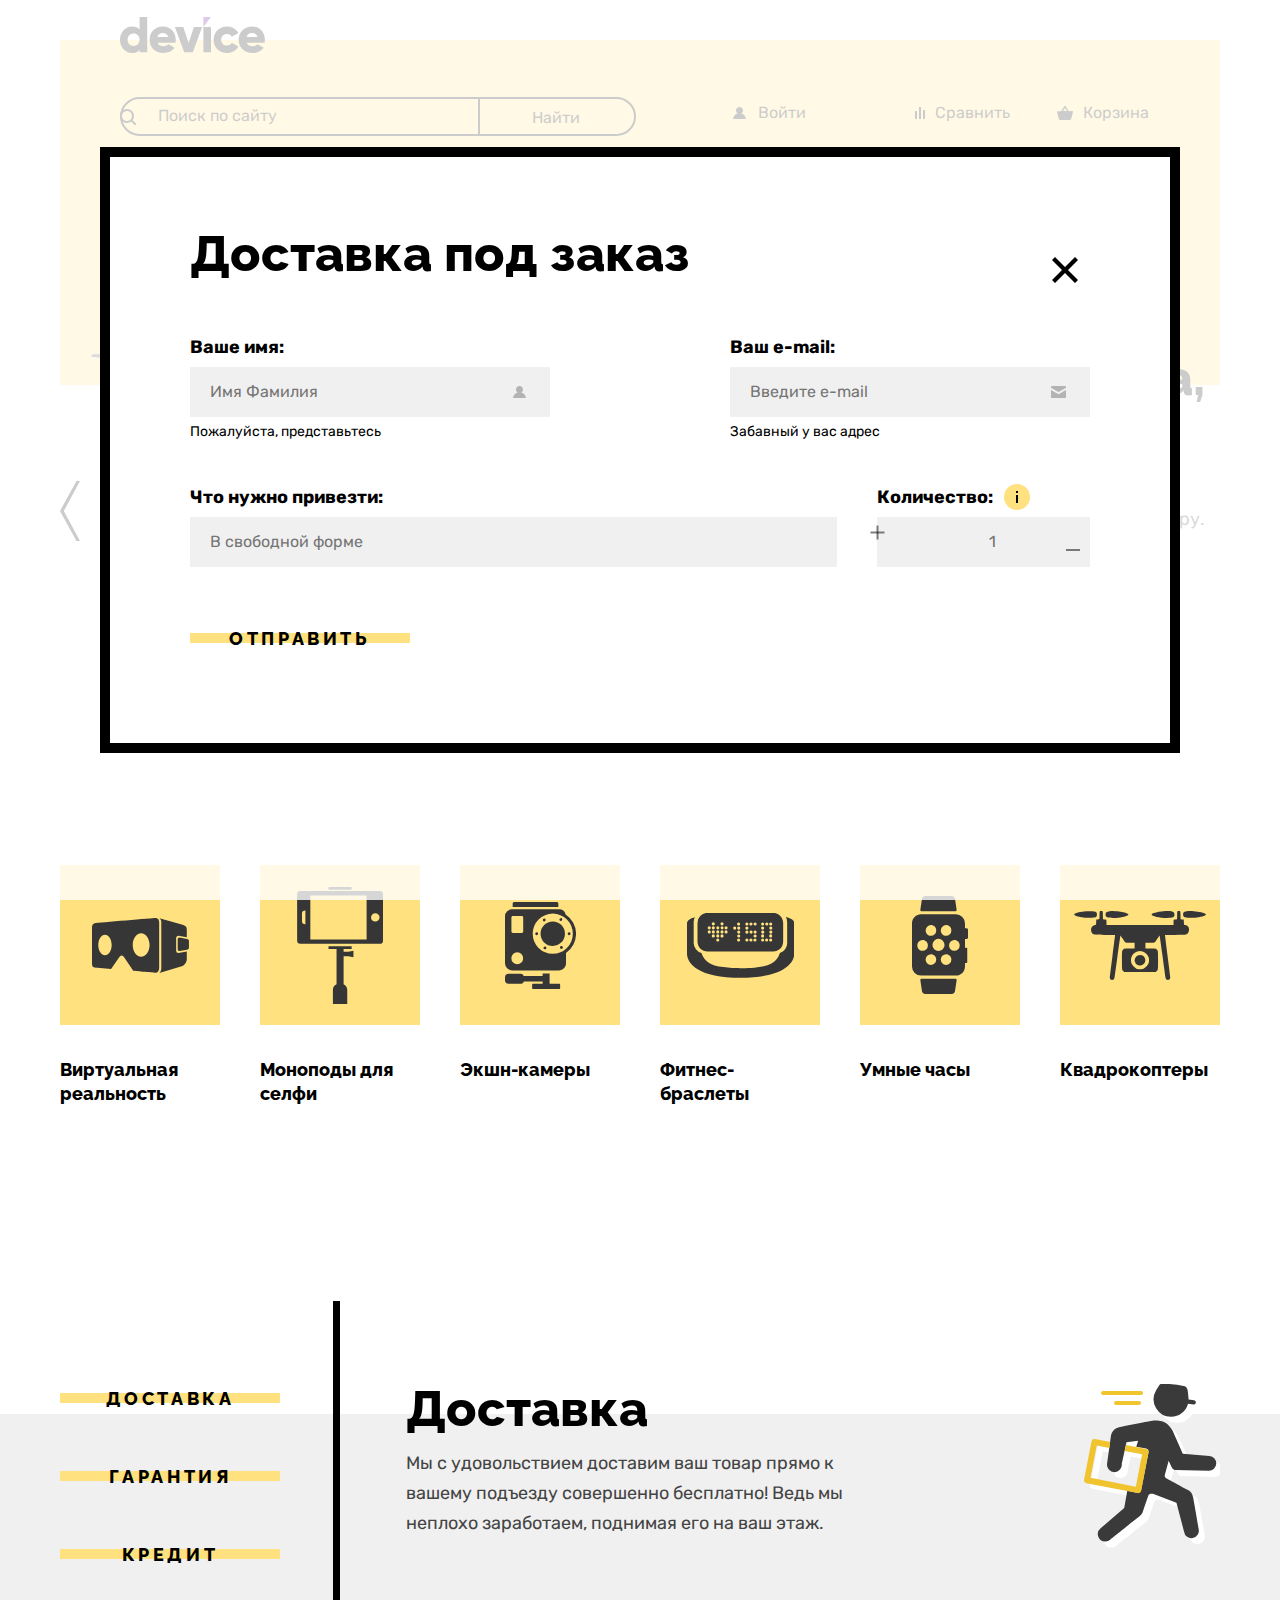
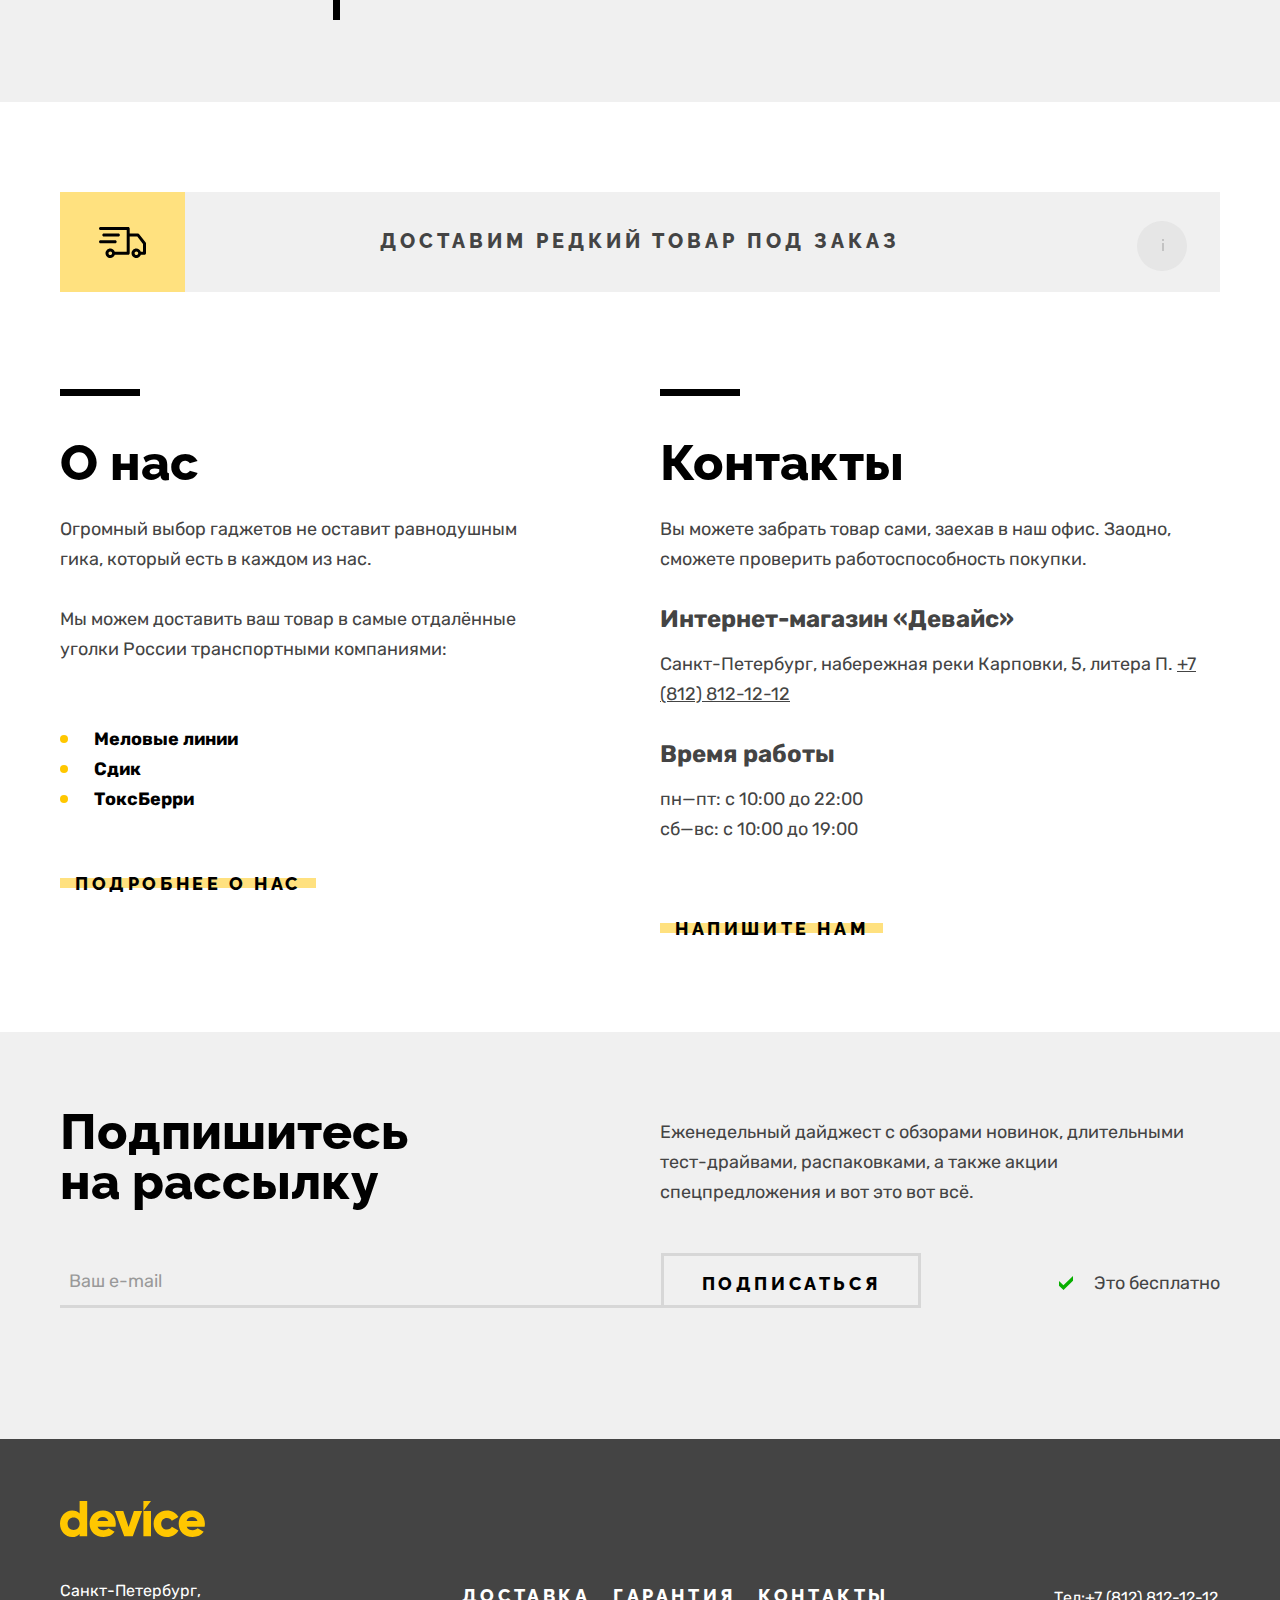
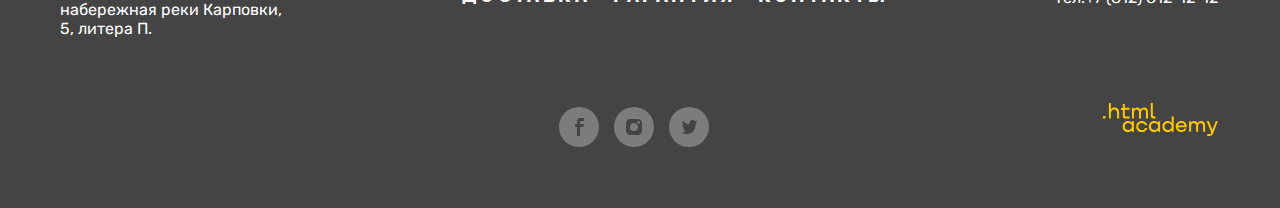
==== commit 6041a6e3: "правки" ====
--- a/index.html
+++ b/index.html
@@ -25,8 +25,9 @@
                         fill="#000" />
                     </svg>
                     <label for="page-search" class="visually-hidden">Поиск по сайту</label>
-                    <input class="search-input" id="page-search" name="page-search" type=text
-                      placeholder="Поиск по сайту">  
+                    <input class="search-input search-input-disable search-input-active" id="page-search"
+                      name="page-search" type=text placeholder="Поиск по сайту">
+                    <button class="search-submit-button" type="submit"> Найти </button>
                   </div>
                 </form>
               </li>
@@ -34,38 +35,36 @@
                     class="navigation-icon" aria-hidden="true" focusable="false" width="13" height="12" fill="none"
                     xmlns="http://www.w3.org/2000/svg">
                     <path
-                      d="M0 12h13c-.2-2.6-2.1-4.8-4.7-5.5 1-.6 1.7-1.7 1.7-3C10 1.6 8.4 0 6.5 0S3 1.6 3 3.5c0 1.3.7 2.4 1.7 3C2.1 7.2.2 9.4 0 12Z"
-                      fill="#000" />
+                      d="M0 12h13c-.2-2.6-2.1-4.8-4.7-5.5 1-.6 1.7-1.7 1.7-3C10 1.6 8.4 0 6.5 0S3 1.6 3 3.5c0 1.3.7 2.4 1.7 3C2.1 7.2.2 9.4 0 12Z" />
                   </svg>Войти </a></li>
               <li class="upper-navigation-item compare"> <a class="upper-navigation-link compare-link" href="#"> <svg
                     class="navigation-icon" aria-hidden="true" focusable="false" width="10" height="12" fill="none"
                     xmlns="http://www.w3.org/2000/svg">
-                    <path d="M6 0H4v12h2V0ZM2 4H0v8h2V4ZM10 3H8v9h2V3Z" fill="#000" />
+                    <path d="M6 0H4v12h2V0ZM2 4H0v8h2V4ZM10 3H8v9h2V3Z" />
                   </svg>Сравнить </a></li>
-              <li class="upper-navigation-item cart"> <a class="upper-navigation-link cart-link" href="#"> <svg
-                    class="navigation-icon" aria-hidden="true" focusable="false" width="16" height="14" fill="none"
-                    xmlns="http://www.w3.org/2000/svg">
+              <li class="upper-navigation-item cart"> <a class="upper-navigation-link cart-link close-cart-link"
+                  href="#"> <svg class="navigation-icon" aria-hidden="true" focusable="false" width="16" height="14"
+                    fill="none" xmlns="http://www.w3.org/2000/svg">
                     <path
-                      d="m15.3 5-3.5.2L8.6.3C8.5.1 8.2 0 8 0c-.2 0-.5.1-.6.3L4.2 5.2H.7c-.4 0-.7.3-.7.7v.2l1.9 6.8c.2.7.7 1.1 1.4 1.1h9.4c.7 0 1.2-.4 1.4-1.1L16 6v-.2c0-.4-.3-.8-.7-.8ZM8 1.9l2.2 3.2H5.9L8 1.9Z"
-                      fill="#000" />
+                      d="m15.3 5-3.5.2L8.6.3C8.5.1 8.2 0 8 0c-.2 0-.5.1-.6.3L4.2 5.2H.7c-.4 0-.7.3-.7.7v.2l1.9 6.8c.2.7.7 1.1 1.4 1.1h9.4c.7 0 1.2-.4 1.4-1.1L16 6v-.2c0-.4-.3-.8-.7-.8ZM8 1.9l2.2 3.2H5.9L8 1.9Z" />
                   </svg>Корзина </a>
                 <div class="popover popover-cart">
                   <div class="popover-content">
                     <h2 class="popover-title visually-hidden">Корзина</h2>
                     <ul class="cart-item-list">
                       <li class="cart-item">
-                        <p class="cart-item-title"> Любительская селфи-палка </p>
                         <img class="cart-item-img" src="img/catalog-product/product-1.jpg" width="41" height="43" alt=""
                           tabindex="0">
+                        <p class="cart-item-title"> Любительская селфи-палка </p>
                         <button class="cart-item-button" type="button"> <svg class="navigation-icon" aria-hidden="true"
                             focusable="false" width="11" height="11" fill="none" xmlns="http://www.w3.org/2000/svg">
                             <path d="m11 1-1-1-4.5 4.5L1 0 0 1l4.5 4.5L0 10l1 1 4.5-4.5L10 11l1-1-4.5-4.5L11 1Z" />
                           </svg> <span class="visually-hidden"> Удалить из корзины </span> </button>
                       </li>
                       <li class="cart-item">
-                        <p class="cart-item-title"> Профессиональная селфи-палка </p>
                         <img class="cart-item-img" src="img/catalog-product/product-2.jpg" width="41" height="43" alt=""
                           tabindex="0">
+                        <p class="cart-item-title"> Профессиональная селфи-палка </p>
                         <button class="cart-item-button" type="button"> <svg class="navigation-icon" aria-hidden="true"
                             focusable="false" width="11" height="11" fill="none" xmlns="http://www.w3.org/2000/svg">
                             <path d="m11 1-1-1-4.5 4.5L1 0 0 1l4.5 4.5L0 10l1 1 4.5-4.5L10 11l1-1-4.5-4.5L11 1Z" />
@@ -85,8 +84,9 @@
           <section class="main-under-navigation">
             <ul class="under-navigation-list">
               <li class="under-navigation-item catalog">
-                <a class="under-navigation-link" href="#"> Каталог товаров</a>
-                <button class="plus" name="go-to-goodspage" type="button"> <span class="visually-hidden"> Расскрыть
+                <a class="under-navigation-link catalog-link" href="catalog.html"> Каталог товаров</a>
+                <button class="plus out" name="go-to-goodspage" type="button" tabindex="-1"> <span
+                    class="visually-hidden"> Расскрыть
                     католог
                     товаров
                   </span></button>
@@ -123,7 +123,7 @@
     <section class="popular-products-slider">
       <div class="content">
         <h2 class="visually-hidden"> Характеристики популярных товаров </h2>
-        <div class="product-slider current-slider">
+        <div class="product-slider product-slider-1 current-slider">
           <div class="product-slide">
             <img class="slider-image" src="img/slider/slider-img-1.png" width="560" height="560" alt="Квадракоптер">
             <div class="slider-controls">
@@ -170,7 +170,7 @@
           </ol>
         </nav>
 
-        <div class="product-slider">
+        <div class="product-slider product-slider-2">
           <div class="product-slide">
             <img class="slider-image" src="img/slider/slider-img-2.png" width="560" height="560" alt="Умные часы">
             <div class="slider-controls">
@@ -202,7 +202,7 @@
             </table>
           </div>
         </div>
-        <div class="product-slider">
+        <div class="product-slider product-slider-3">
           <div class="product-slide">
             <img class="slider-image" src="img/slider/slider-img-3.png" width="560" height="560" alt="Селфи-палка">
             <div class="slider-controls">
@@ -325,17 +325,20 @@
 
 
         <div class="page-container switch-container">
-          <ol class="section-switching">
-            <li class="switch-section-item delivery-section-item"> <button
-                class="button switch-section-button current-section-button" type="button">
-                Доставка </button></li>
-            <li class="switch-section-item guarantee-section-item"> <button class="button switch-section-button"
-                type="button">
-                Гарантия </button></li>
-            <li class="switch-section-item credit-section-item"> <button class="button switch-section-button"
-                type="button"> Кредит
-              </button></li>
-          </ol>
+          <input class="switch-slider-radio delivery" type="radio" name="slider" id="delivery" checked>
+          <input class="switch-slider-radio guarantee" type="radio" name="slider" id="guarantee">
+          <input class="switch-slider-radio credit" type="radio" name="slider" id="credit">
+          <ul class="section-switching">
+            <li class="switch-section-item delivery-section-item"> <label
+                class="button switch-section-button current-section-button" for="delivery" tabindex="0">
+                Доставка </label> </li>
+            <li class="switch-section-item guarantee-section-item"> <label class="button switch-section-button"
+                for="guarantee" tabindex="0">
+                Гарантия </label></li>
+            <li class="switch-section-item credit-section-item"> <label class="button switch-section-button"
+                for="credit" tabindex="0"> Кредит
+              </label></li>
+          </ul>
           <div class="service-slider service-slider-1">
             <div class="slider-text">
               <h3 class="slider-header"> Доставка </h3>
@@ -522,8 +525,11 @@
             </p>
 
             <p class="field-group amount-item-group">
-              <label class="amount-label" for="amount">Количество:<span class="visually-hidden">  <svg class="navigation-icon" width="2" height="12" fill="none" xmlns="http://www.w3.org/2000/svg"><path d="M2 0H0v2h2V0ZM2 4H0v8h2V4Z" fill="#000"/></svg> Больше информации </span></label>
-              <input class="delivery-form-field field" type="text" id="amount" name="item-amount" placeholder="1">
+              <label class="amount-label" for="amount">Количество: </label>
+              <button class="change-amount-button  plus-button"> <span class="visually-hidden"> Минус </span> </button>
+              <input class="delivery-form-field field amount-field" type="text" id="amount" name="item-amount" placeholder="1">
+              <button class="change-amount-button  minus-button"> <span class="visually-hidden"> Минус </span> </button>
+            <div class="additional-info"> <span class="visually-hidden"> Дополнительная информация </span> </div>
             <div class="popover popover-delivery-form">
               <div class="popover-content">
                 <h2 class="visually-hidden"> Дополнительная заметка </h2>
--- a/styles/styles.css
+++ b/styles/styles.css
@@ -32,11 +32,11 @@
 
 @font-face {
     font-family: "Glyphter";
-    src: url('../glyphter-fonts/Glyphter.eot');
-    src: url('../glyphter-fonts/Glyphter.eot?#iefix') format('embedded-opentype'),
-         url('../glyphter-fonts/Glyphter.woff') format('woff'),
-         url('../glyphter-fonts/Glyphter.ttf') format('truetype'),
-         url('../glyphter-fonts/Glyphter.svg#Glyphter') format('svg');
+    src: url('../fonts/glyphter-fonts/Glyphter.eot');
+    src: url('../fonts/glyphter-fonts/Glyphter.eot?#iefix') format('embedded-opentype'),
+         url('../fonts/glyphter-fonts/Glyphter.woff') format('woff'),
+         url('../fonts/glyphter-fonts/Glyphter.ttf') format('truetype'),
+         url('../fonts/glyphter-fonts/Glyphter.svg#Glyphter') format('svg');
     font-weight: normal;
     font-style: normal;
     font-display: swap;
@@ -82,7 +82,8 @@
 .navigation-container {
     padding-left: 60px;
     padding-right: 59px;
-    transform: translateY(-25px);
+    margin-top: -23px;
+    margin-bottom: 23px;
 }
 
 
@@ -108,6 +109,10 @@
     text-decoration: none;
 }
 
+.upper-navigation-link .navigation-icon {
+    fill: rgba(0,0,0, 1);
+}
+
 .enter {
     margin-left:auto;
     margin-right: auto;
@@ -131,6 +136,10 @@
     margin: 0;
 }
 
+.catalog-under-navigation-list {
+    padding-bottom: 53px;
+}
+
 .catalog {
     position: relative;
     flex-grow: 1;
@@ -145,8 +154,11 @@
 }
 
 .product-slider {
+    margin-top: -50px;
     margin-bottom: 70px;
     display: flex;
+    position: relative;
+    align-items: flex-start;
 }
 
 .slider-pagination {
@@ -193,6 +205,7 @@
 
 .slider-image {
     display: block;
+    margin-top: -100px;
 }
 
 .description {
@@ -207,6 +220,10 @@
     margin-bottom: 70px;
 }
 
+.slide-description {
+    z-index: 1;
+}
+
 .slide-description .button:hover {
     background-color: #FFE17F;
 }
@@ -228,6 +245,10 @@
 .page-container {
     display: flex;
     justify-content: space-between;
+}
+
+.goods-catalog {
+    margin-bottom: 169px;
 }
 
 .goods-catalog-list {
@@ -289,43 +310,68 @@
 
 .switch-container {
     display: grid;
-    grid-template-columns: 280px 814px; /*Получился между рядами gap какой-то (видно в инспекторе), это ширина элементов накладывается друг на друга?*/
-    grid-template-areas: "section-switching service-slider-1"
-                         " .  service-slider-2"
-                         " .  service-slider-3";
+    align-items: flex-start;
+    grid-template-rows: 288px;
+    grid-template-columns: 280px 814px;
+    grid-template-areas: "section-switching service-slider";
     margin-bottom: 90px;
 }
 
 .section-switching {
     display: flex;
     flex-direction: column;
-    justify-content: space-evenly;
     width: 280px;
     padding: 0;
     margin: 0;
+    margin-top: -33px;
     list-style-type: none;
     grid-area: section-switching;
+    position: relative;
+}
+
+.section-switching::after {
+    content: '';
+    background-color: #000000;
+    height: 319px;
+    width: 7px;
+    position: absolute;
+    right: 0;
+    top: -80px;
+}
+
+.switch-section-item:not(:last-child) {
+    margin-bottom: 44px;
+}
+
+.switch-slider-radio {
+    display: none;
 }
 
 .service-slider {
     width: 814px;
-    padding-top: 54px;
-    padding-bottom: 69px;
     display: flex;
     flex-wrap: wrap;
     justify-content: space-between;
-}
-
-.service-slider-1 {
-    grid-area: service-slider-1;
-}
-
-.service-slider-2 {
-    grid-area: service-slider-2;
-}
-
+    display: none;
+    margin-top: -30px;
+}
+
+.delivery:checked ~ .service-slider-1 {
+    display: flex;
+}
+
+.guarantee:checked ~ .service-slider-2 {
+    display: flex;
+}
+
+.credit:checked ~ .service-slider-3 {
+    display: flex;
+}
+
+.service-slider-1,
+.service-slider-2,
 .service-slider-3 {
-    grid-area: service-slider-3;
+    grid-area: service-slider;
 }
 
 .slider-description {
@@ -489,16 +535,10 @@
     margin: 0;
     position: relative;
     padding-left: 35px;
-}
-
-.additional-note::before {
-    content: '';
-    position: absolute;
     background-image: url(../img/green.svg);
     background-repeat: no-repeat;
-    left: 0;
-    top: 50%;
-    transform: translateY(-7px); /*В инспекторе она вроде как и есть, но почему-то не видно галочку*/
+    background-position: left center;
+    align-self: center;
 }
 
 .subcribe-header {
@@ -554,6 +594,7 @@
 }
 
 .under-navigation-link {
+    position: relative;
     font-family:"Raleway", sans-serif;
     font-weight: 800;
     font-style: normal;
@@ -568,6 +609,10 @@
     box-sizing: border-box;
 }
 
+.navigation-link-current {
+    padding-left: 0; /*Почему-то не применяется*/
+}
+
 .emphasise {
     font-family:"Raleway", sans-serif;
     font-weight: 800;
@@ -821,6 +866,7 @@
 }
 
 .additional-page-link {
+    position: relative;
     padding: 5px;
     font-family:"Raleway", sans-serif;
     letter-spacing: 0.2em;
@@ -838,7 +884,16 @@
 
 .additional-page-link:hover {
     color: #FFC700;
-    text-decoration: underline;
+}
+
+.additional-page-link:hover::after {
+    content:'';
+    height: 2px;
+    position: absolute;
+    bottom: 0;
+    left:5px;
+    right: 5px;
+    background-color: rgba(255, 199, 0, 1);
 }
 
 .additional-page-link:focus-visible {
@@ -850,7 +905,10 @@
 
 .additional-page-link:active {
     color: rgba(255, 199, 0, 0.5);
-    text-decoration: underline;
+}
+
+.additional-page-link:active::after {
+    background-color: rgba(255, 199, 0, 0.5);
 }
 
 .additional-page-item {
@@ -964,7 +1022,7 @@
     color: #000000;
     margin: 0;
     padding-top: 71px;
-    padding-right: 69px; 
+    padding-left: 60px; 
 
 }
 
@@ -984,8 +1042,8 @@
 }
 
 .sorting-form {
-    line-height: 19px; /*Только так получается выровнять текст*/
-    margin-right: 200px; /*Почему-то автоматичечески маржин перестал срабатывать*/
+    line-height: 19px;
+    margin-right: 170px; 
 }
 
 form .filter-page-header {
@@ -1053,7 +1111,7 @@
 .pagination-link {
     font-size: 16px;
     line-height: 19px;
-    color: #444444;
+    color: rgba(68, 68, 68, 0.3);
     text-decoration: none;
 }
 
@@ -1068,6 +1126,11 @@
     text-transform: uppercase;
 }
 
+.pagination-prev:hover,
+.pagination-next:hover {
+    background-color: #DCDCDC;
+}
+
 /* Сетка для страницы каталога */
 
 
@@ -1122,7 +1185,7 @@
     fill:rgba(0, 0, 0, 0.5);
 }
 
-.button-ascending:hover .navigation-icon {
+.button-ascending:active .navigation-icon {
     fill:rgba(0, 0, 0, 1);
 }
 
@@ -1143,7 +1206,7 @@
     fill:rgba(0, 0, 0, 0.5);
 }
 
-.button-descending:hover .navigation-icon {
+.button-descending:active .navigation-icon {
     fill:rgba(0, 0, 0, 1);
 }
 
@@ -1191,16 +1254,19 @@
     background: linear-gradient(90deg, #EBEBEB 30%, #FFFFFF 30%);
 }
 
+.product-cards-section {
+    padding-top: 69px;
+    padding-bottom: 77px;
+    padding-left: 72px;
+}
 
 .product-list {
     display: grid;
     grid-template-columns: 360px 360px;
     gap: 40px;
     width: 760px;
-    padding-left: 72px;
-    padding-top: 69px;
-    padding-bottom: 44px;
-    margin: 0;
+    margin: 0;
+    padding:0;
     list-style-type: none;
 }
 
@@ -1226,19 +1292,19 @@
     padding-left: 29px;
     padding-right: 30px;
     width: 760px;
-    margin-left: 75px;
     margin-bottom: 51px;
+    margin-top: 44px;
     box-sizing: border-box;
     letter-spacing: 0.2em;
 }
 
 .page-pagination {
+    position: relative;
     display: flex;
     justify-content: space-between;
     width: 760px;
-    margin: 0;
-    margin-left: 72px;
-    margin-bottom: 77px;
+    height: 70px;
+    margin: 0;
     background-color: #EBEBEB;
     list-style-type: none;
     padding-left: 29px;
@@ -1263,6 +1329,38 @@
 .pagination-next {
     margin-left: auto;
     letter-spacing: 0.2em;
+}
+
+.pagination-prev-link,
+.pagination-next-link  {
+    position: absolute;
+    width: 127px;
+    height: 70px;
+    text-align: center;
+    padding-top: 27px;
+    padding-bottom: 24px;
+    box-sizing: border-box;
+    top: 0;
+    color: rgba(0, 0, 0, 1);
+}
+
+.pagination-prev-link {
+    left:0;
+}
+
+.pagination-next-link {
+    right:0;
+}
+
+.pagination-prev-link:hover,
+.pagination-next-link:hover  {
+    background-color: #DCDCDC;
+}
+
+.pagination-prev-link:active,
+.pagination-next-link:active  {
+    background-color: #DCDCDC;
+    color:rgba(0, 0, 0, 0.3);
 }
 
 .footer {
@@ -1307,11 +1405,47 @@
     color: #FFE17F;
     background: #000000;
     width: 280px;
+    text-align: left;
 }
 
 
 
 /*Декоративные элементы*/
+
+.product-slider-1::before {
+    content: '01';
+    font-family: "Rubik",sans-serif;
+    font-weight: 800;
+    font-size: 180px;
+    line-height: 30px;
+    color: #FFFFFF;
+    position: absolute;
+    right: 49px;
+    top: -20px;
+}
+
+.product-slider-2::before {
+    content: '02';
+    font-family: "Rubik",sans-serif;
+    font-weight: 800;
+    font-size: 180px;
+    line-height: 30px;
+    color: #FFFFFF;
+    position: absolute;
+    right: 49px;
+    top: -20px;
+}
+.product-slider-3::before {
+    content: '03';
+    font-family: "Rubik",sans-serif;
+    font-weight: 800;
+    font-size: 180px;
+    line-height: 30px;
+    color: #FFFFFF;
+    position: absolute;
+    right: 40px;
+    top: -20px;
+}
 
 .socialmedia-link {
     position: relative;
@@ -1344,10 +1478,10 @@
 .form-wrapper  .navigation-icon {
     position: absolute;
     right: 20px;
-    top: 0;
-    bottom: 0;
+    top: 50%;
     left: 0;
     margin: auto 0;
+    transform: translateY(-50%);
 }
 
 .enter .navigation-icon {
@@ -1392,13 +1526,17 @@
    padding-left: 45px; 
 }
 
+.close-cart-link ~ .popover-cart {
+    display: none;
+}
+
 .slider-controls {
     position: absolute;
     display: flex;
     justify-content: space-between;
     top: 50%;
     width: 100%;
-    transform: translateY(-50%);
+    transform: translateY(-140%);
 }
 
 .slider-button {
@@ -1495,16 +1633,52 @@
 
 /*Состояния*/
 
+
+.under-navigation-link:hover::after{
+    content:'';
+    height: 2px;
+    background-color: rgba(0,0,0, 1);
+    position: absolute;
+    bottom:0;
+    left:10px;
+    right: 10px;
+
+}
+
 .under-navigation-link:focus-visible {
     border: 2px solid #AF4FFF;
     border-radius: 25px;
     outline: none;
 }
 
+.under-navigation-link:active {
+    color: rgba(0,0,0, 0.3);
+}
+
+.under-navigation-link:active::after {
+    background-color: rgba(0,0,0, 0.3);
+}
+
+.upper-navigation-link:hover {
+    color: rgba(0,0,0, 0.6);
+}
+
+.upper-navigation-link:hover .navigation-icon {
+    fill: rgba(0,0,0, 0.6);
+}
+
 .upper-navigation-link:focus-visible {
     border: 2px solid #AF4FFF;
     border-radius: 25px;
     outline: none;
+}
+
+.upper-navigation-link:active {
+    color: rgba(0,0,0, 0.3);
+}
+
+.upper-navigation-link:active .navigation-icon {
+    fill: rgba(0,0,0, 0.3);
 }
 
 .subcribe-button {
@@ -1534,8 +1708,8 @@
 }
 
 .subcribe-button:focus-visible {
-    outline: 3px solid #AF4FFF;
-    border: none;
+    border: 3px solid #AF4FFF;
+    outline: none;
 }
 
 .subcribe-button:active {
@@ -1579,9 +1753,16 @@
     fill:rgba(0,0,0, 0.5); 
 }
 
+.product-card:hover .product-card-popover {
+    display: block;
+}
+
+.product-card:focus-visible {
+    outline: none;
+}
+
 .product-card:focus-visible .product-card-image {
-    border: 5px solid #AF4FFF;
-    outline: transparent; /*Почти получилось, только теперь outline все равно показывается, хотя я его убираю*/
+    outline: 5px solid #AF4FFF; 
     box-sizing: border-box;
 }
 
@@ -1597,6 +1778,49 @@
     box-sizing: border-box;
 }
 
+.product-card-popover {
+    position: absolute;
+    width: 360px;
+    height: 380px;
+    background-color: #F0F0F0CC;
+    padding: 180px 100px;
+    box-sizing: border-box;
+    display: none;
+}
+
+.more-about-product {
+    box-sizing: border-box;
+    min-width: 180px;
+    font-family: "Raleway",sans-serif;
+    font-weight: 800;
+    font-size: 18px;
+    line-height: 22px;
+    text-transform: uppercase;
+    cursor: pointer;
+    display: inline-block;
+    padding-top: 7px;
+    padding-bottom: 5px;
+    padding-right: 15px;
+    padding-left: 15px;
+    border: none;
+    display: inline-block;
+    font-style: normal;
+    letter-spacing: 0.2em;
+    text-decoration: none;
+    text-align: center;
+    color: #000000;
+    background: linear-gradient(to bottom, transparent 36%, #FFE17F 36% , #FFE17F 66%, transparent 66%, transparent 99%);
+}
+
+.more-about-product:hover {
+    background: #FFC700;
+}
+
+.more-about-product:active {
+    background: #FFC700;
+    color: rgba(0, 0, 0, 0.3);
+}
+
 .button-show-more:hover {
     border: 3px solid #000000;
 }
@@ -1613,7 +1837,7 @@
 }
 
 .pagination-link:hover {
-    background-color: #DCDCDC;
+    color: #444444;
 }
 
 .pagination-link:focus-visible { 
@@ -1622,7 +1846,7 @@
 }
 
 .pagination-link:active {
-    color: rgba(0, 0, 0, 0.5);
+    color: rgba(0, 0, 0, 0.1);
 }
 
 .login-name .navigation-icon {
@@ -1650,6 +1874,7 @@
     background-color: transparent;
     font: inherit;
     width: 601px;
+    height: 51px;
 }
 
 .email-input::placeholder {
@@ -1667,6 +1892,7 @@
     outline: 3px solid #DCDCDC;
     background-color: #DCDCDC;
     border: none;
+    box-sizing: border-box;
 }
 
 .email-input:active {
@@ -1678,15 +1904,74 @@
     border-color: #FF3D3D;
 }
 
+.search-form {
+    width:516px;
+    box-sizing: border-box;
+    position: relative;
+}
+
 .search-input {
+    width:100%;
     background-color: transparent;
     box-sizing: border-box;
     border: 2px solid transparent;
+    border-radius: 20px;
     padding-left: 36px;
     padding-top: 10px;
     padding-bottom: 10px;
     padding-right: 10px;
-    width: 516px;
+    cursor: pointer;
+}
+
+.search-submit-button {
+    padding-top: 10px;
+    padding-bottom: 10px;
+    text-align: center;
+    background-color: transparent;
+    font-family: "Rubik", sans-serif;
+    font-weight: 400;
+    font-size: 16px;
+    line-height: 17px;
+    cursor: pointer;
+    border: 2px solid transparent;
+    display: inline-block;
+    width: 160px;
+    position: absolute;
+    right: 0;
+    border-bottom-right-radius: 20px;
+    border-top-right-radius: 20px;
+}
+
+
+.search-submit-button::before {
+    content:'';
+    background-color: rgba(0, 0, 0, 1);
+    width: 2px;
+    position: absolute;
+    left:0;
+    top:0;
+    bottom:0;
+}
+
+.search-submit-button:hover {
+    background-color: #000000;
+    color: rgba(255, 255, 255, 1);
+}
+
+.search-submit-button:focus-visible {
+    outline: none;
+    border-color: #AF4FFF;
+}
+
+.search-submit-button:focus-visible::before {
+    background-color: #AF4FFF;
+}
+
+.search-submit-button:active {
+    background-color: #000000;
+    color: rgba(255, 255, 255, 0.3);
+    border-bottom-right-radius: 20px;
+    border-top-right-radius: 20px;
 }
 
 .search-input::placeholder {
@@ -1695,15 +1980,13 @@
     font-weight: normal;
     font-size: 16px;
     line-height: 19px;
-    color: #000000;
-    opacity: 0.3;
-
-}
-
-.search-input:disabled,
+    color: rgba(0, 0, 0, 0.3);
+
+}
+
 .search-input:hover::placeholder {
-    color: #000000; /*Не получается*/
-}    
+    color: rgba(0, 0, 0, 0.6);
+}
 
 .search-input:focus-visible {
    border: 2px solid #AF4FFF;
@@ -1711,6 +1994,19 @@
    border-radius: 20px;
 }
 
+.search-input-active::placeholder {
+    color:rgba(0, 0, 0, 1);
+} 
+
+.search-input-active {
+    border-color:rgba(0, 0, 0, 1);
+}
+
+/*
+.search-input:active + .search-submit-button {
+    display: inline-block;
+}*/
+
 .form-wrapper {
     position: relative;
 }
@@ -1750,7 +2046,8 @@
 }
   
 .range-toggle:focus-visible {
-    outline: 2px solid #AF4FFF;
+    border: 2px solid #AF4FFF;
+    outline: none;
 } 
 
 .range-toggle:active {
@@ -1777,10 +2074,11 @@
 }
   
   .range-input {
-    width: 59px; /*Не понимаю, почему расстояние между от и 0 такое большое, пробую ставить min-content или auto, вообще все ломается*/
-    padding: 0 2px;
+    width: 59px; 
+    text-align: left;
+    padding: 0;
+    padding-left: 5px;
     font: inherit;
-    text-align: center;
     background-color: transparent;
     border: none;
     appearance: textfield;
@@ -1807,10 +2105,6 @@
 .write-to-us:hover:active {
     background: #FFE17F;
     color: rgba(0, 0, 0, 0.5);
-}
-
-.more-about-product {
-    outline: none;
 }
 
 .plus {
@@ -1833,11 +2127,48 @@
 }
 
 .plus::before {
-    transform: rotate(90deg) translateY(7px);
+    top: 50%;
+    left: 50%;
+    transform: translate(-50%, -50%) rotate(90deg);
 }
 
 .plus::after {
-    transform: rotate(180deg) translateX(7px); /*Эту кнопочку так реализовывать или все-таки через svg?*/
+    top: 50%;
+    left: 50%;
+    transform: translate(-50%, -50%);
+}
+
+.plus:hover {
+    border-color: rgba(0, 0, 0, 1);
+}
+
+.out + .sub-directory-popover {
+    display: none;
+}
+
+.plus:hover::before,
+.plus:hover::after {
+    background-color: rgba(0, 0, 0, 1);
+}
+
+.plus:hover::before {
+    display: none;
+}
+
+.plus:active::before {
+    display: none;
+}
+
+.plus:active::after {
+    background-color: rgba(0,0,0, 0.5);
+}
+
+.plus:active {
+    border-color: rgba(0,0,0, 0.5);
+}
+
+.plus:active  .catalog-link {
+    color: rgba(0,0,0, 0.5);
 }
 
 .product-slider:not(.current-slider) {
@@ -1850,8 +2181,9 @@
 
 .description-navigation {
     position: absolute;
-    bottom: 300px;
+    bottom: 200px;
     right: 59px;
+    z-index: 2;
 }
 
 .about-us .section-header::before,
@@ -1898,7 +2230,7 @@
     border-color: rgba(0, 0, 0, 1);
 }
 
-.product-color:hover .control-mark { /*Ничего не меняется*/
+.control-label:hover ~ .control-mark { /*Ничего не меняется*/
     border-color: rgba(0, 0, 0, 0.5);
 }
 
@@ -1908,6 +2240,10 @@
 
 .control-input:focus-visible ~ .control-label {
     color: #AF4FFF;
+}
+
+.control-label:active .control-mark {
+    border-color: rgba(0,0,0, 0.2);
 }
 
 .product-color:active {
@@ -1923,7 +2259,7 @@
   font-style: normal;
   font-weight: normal;
   line-height: 1;
-   -webkit-font-smoothing: antialiased; /*Пробую добавить свг через шрифт, но все равно буква стоит*/
+   -webkit-font-smoothing: antialiased;
    -moz-osx-font-smoothing: grayscale
 }
 
@@ -1953,7 +2289,15 @@
       border-color:rgba(0, 0, 0, 1);
   }
 
-  .bluetooth-option:hover .control-mark { /*Ничего не меняется*/
+  .bluetooth-option:hover {
+      color:rgba(0,0,0, 0.5);
+  }
+
+  .control-input[type="radio"]:checked:hover .bluetooth-option {
+      color:rgba(0,0,0, 1); /*Не работает*/
+  }
+
+  .bluetooth-option:hover ~ .control-mark { /*Ничего не меняется*/
     border-color: rgba(0, 0, 0, 0.5);
 }
 
@@ -1986,7 +2330,18 @@
     min-height: 218px;
     right: -82px;
     top: 43px;
-    z-index: 1;
+    z-index: 4;
+}
+
+.popover::before {
+    content:'';
+    width: 14px;
+    height: 14px;
+    background-color: #000000;
+    transform: translateX(-50%) rotate(45deg);
+    position: absolute;
+    top: -6px;
+    left: 50%;
 }
 
 .cart {
@@ -2014,6 +2369,7 @@
 
 .cart-item-img {
     order: -1;
+    cursor: pointer;
 }
 
 .cart-item + .cart-item {
@@ -2043,11 +2399,9 @@
     fill: #FFFFFF;
     position: absolute;
     margin: 0 auto;
-    top: 0;
-    left: 0;
-    right: 0;
-    bottom: 0;
-
+    top: 50%;
+    left: 50%;
+    transform: translate(-50%,-50%);
 }
 
 .cart-item-button:hover .navigation-icon {
@@ -2064,7 +2418,27 @@
 }
 
 .cart-item-img:hover {
-    /*Тут тоже через свг?*/
+    opacity: 0.6;
+}
+
+.cart-item-img:hover + .cart-item-title {
+    color:rgba(255, 255, 255, 0.6);
+}
+
+.cart-item-img:focus-visible {
+    outline: 5px solid #AF4FFF;
+}
+
+.cart-item-img:focus-visible + .cart-item-title {
+    color: #AF4FFF;
+}
+
+.cart-item-img:active {
+    opacity: 0.3;
+}
+
+.cart-item-img:active + .cart-item-title {
+    color:rgba(255, 255, 255, 0.3);
 }
 
 .total-price-container {
@@ -2128,7 +2502,18 @@
     padding-top: 33px;
     padding-bottom:  27px;
     position: absolute;
-}
+    background-color: #FFE17F;
+    width: 1160px;
+    position: absolute;
+    left:-60px;
+    top: 40px;
+    padding-left: 45px;
+    padding-right: 59px;
+    box-sizing: border-box;
+    z-index: 3;
+}
+
+
 
 .sub-directory-list {
     padding: 0;
@@ -2149,6 +2534,25 @@
     font-weight: 400;
     font-size: 16px;
     line-height: 18px;
+    border: 2px solid transparent;
+    border-radius: 25px;
+    box-sizing: border-box;
+    padding: 3px 15px;
+    display: block;
+    min-width: max-content;
+}
+
+.sub-directory-item-link:hover {
+    color: rgba(0, 0, 0, 0.6);
+}
+
+.sub-directory-item-link:focus-within {
+    outline: none;
+    border-color: #AF4FFF;
+}
+
+.sub-directory-item-link:active {
+    color:rgba(0, 0, 0, 0.3);
 }
 
 .sub-directory-item:not(:last-child) {
@@ -2163,11 +2567,13 @@
     width: 100%;
     height: 100%;
     background-color:rgba(255, 255, 255, 0.8);
+    z-index: 5;
   }
 
+  /*
 .modal-container-close {
       display: none;
-  }
+  }*/
 
 .modal {
     position: relative;
@@ -2295,21 +2701,77 @@
     width: 146px;
 }
 
-/*.amount-label::after {
+.change-amount-button {
+    cursor: pointer;
+    display: inline-block;
+    position: absolute;
+    border: 2px solid transparent;
+    background-color: transparent;
+    width: 35px;
+    height: 35px;
+    border-radius: 50%;
+}
+
+.plus-button::before,
+.plus-button::after,
+.minus-button::before {
     content:'';
-    position: absolute;
+    height: 2px;
+    width: 14px;
+    background-color: rgba(0, 0, 0, 0.5);
+    position: absolute;
+}
+
+.plus-button::before {
+    top: 50%;
+    left: 50%;
+    transform: translate(-50%, -50%) rotate(90deg);
+}
+
+.plus-button::after {
+    top: 50%;
+    left: 50%;
+    transform: translate(-50%, -50%);
+}   
+
+.minus-button::before {
+    top: 50%;
+    left: 50%;
+    transform: translate(-50%, -50%);
+}
+
+.plus-button {
+    left: 0;
+    bottom: 0;
+    transform: translate(-50%, -50%);
+}
+
+.minus-button {
+    right: 0;
+    bottom: 0;
+}
+
+.additional-info {
+    position: absolute;
+    width: 26px;
+    height: 26px;
+    border-radius: 50%;
     background-color: #FFE17F;
     background-image: url(../img/black-info-logo.svg);
     background-repeat: no-repeat;
     background-position: center;
-    width: 26px;
-    height: 26px;
-    border-radius: 50%;
-    right: 0;
-    top: 50%;
-    transform: translateY(-13px);
-    cursor: pointer; Не знаю, как лучше сделать, чтобы при наведении показывался поповер
-}*/
+    right: 140px;
+    top: 327px;
+    cursor: pointer;
+}
+
+.additional-info:hover ~ .popover-delivery-form {
+    display: block;
+}
+
+.amount-field {
+    text-align: center;
+}
 
 .popover-delivery-form {
     position: absolute;
@@ -2318,7 +2780,12 @@
     box-sizing: border-box;
     padding: 19px;
     right: 90px;
-    top: 330px;
+    top: 360px;
+    display: none;
+}
+
+.popover-delivery-form::before {
+    left: 70%;
 }
 
 .amount-item-group {
@@ -2328,15 +2795,6 @@
 
 .popover-content-text {
     margin:0;
-}
-
-.popover-delivery-form::before {
-    content: '';
-    position: absolute;
-    background-image: url(../img/popoper-part.svg);
-    background-repeat: no-repeat;
-    top: 0;
-    right: 50%; /*Не могу найти треугольничек*/
 }
 
 .field:hover {
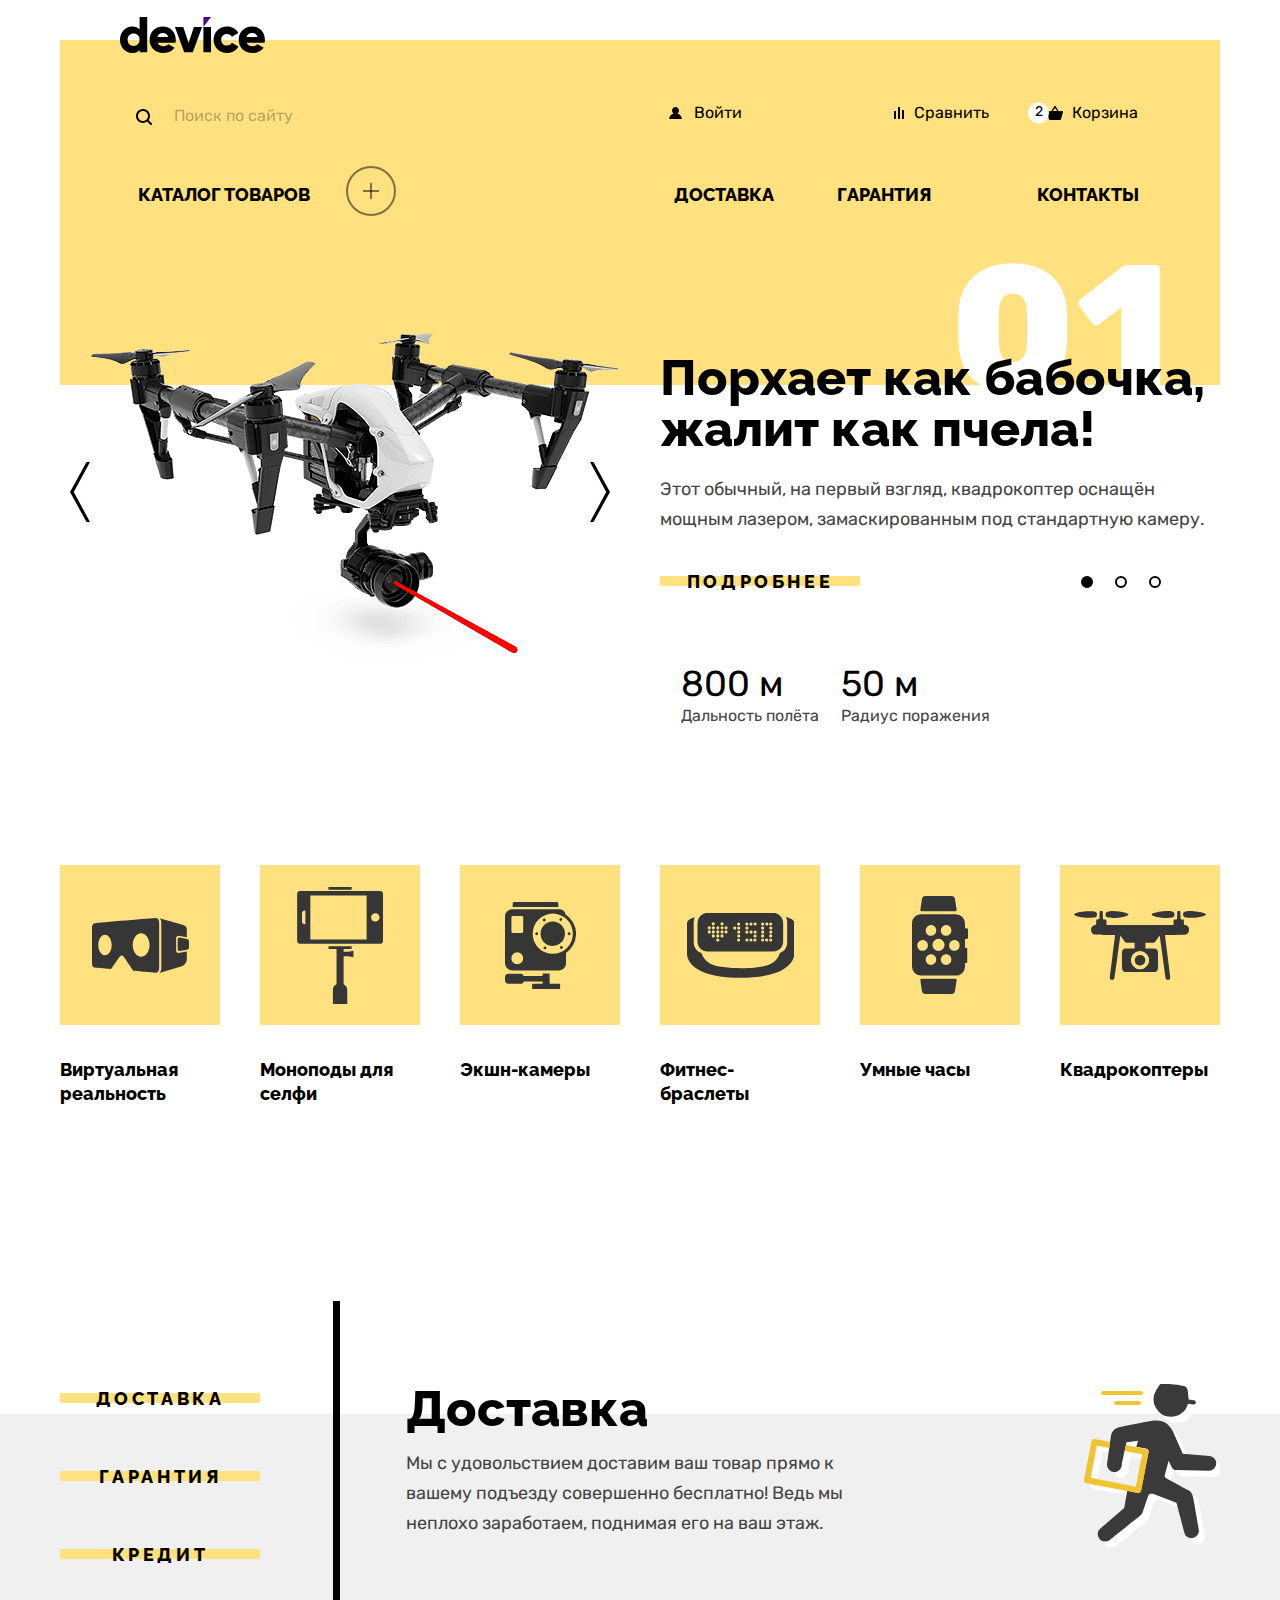
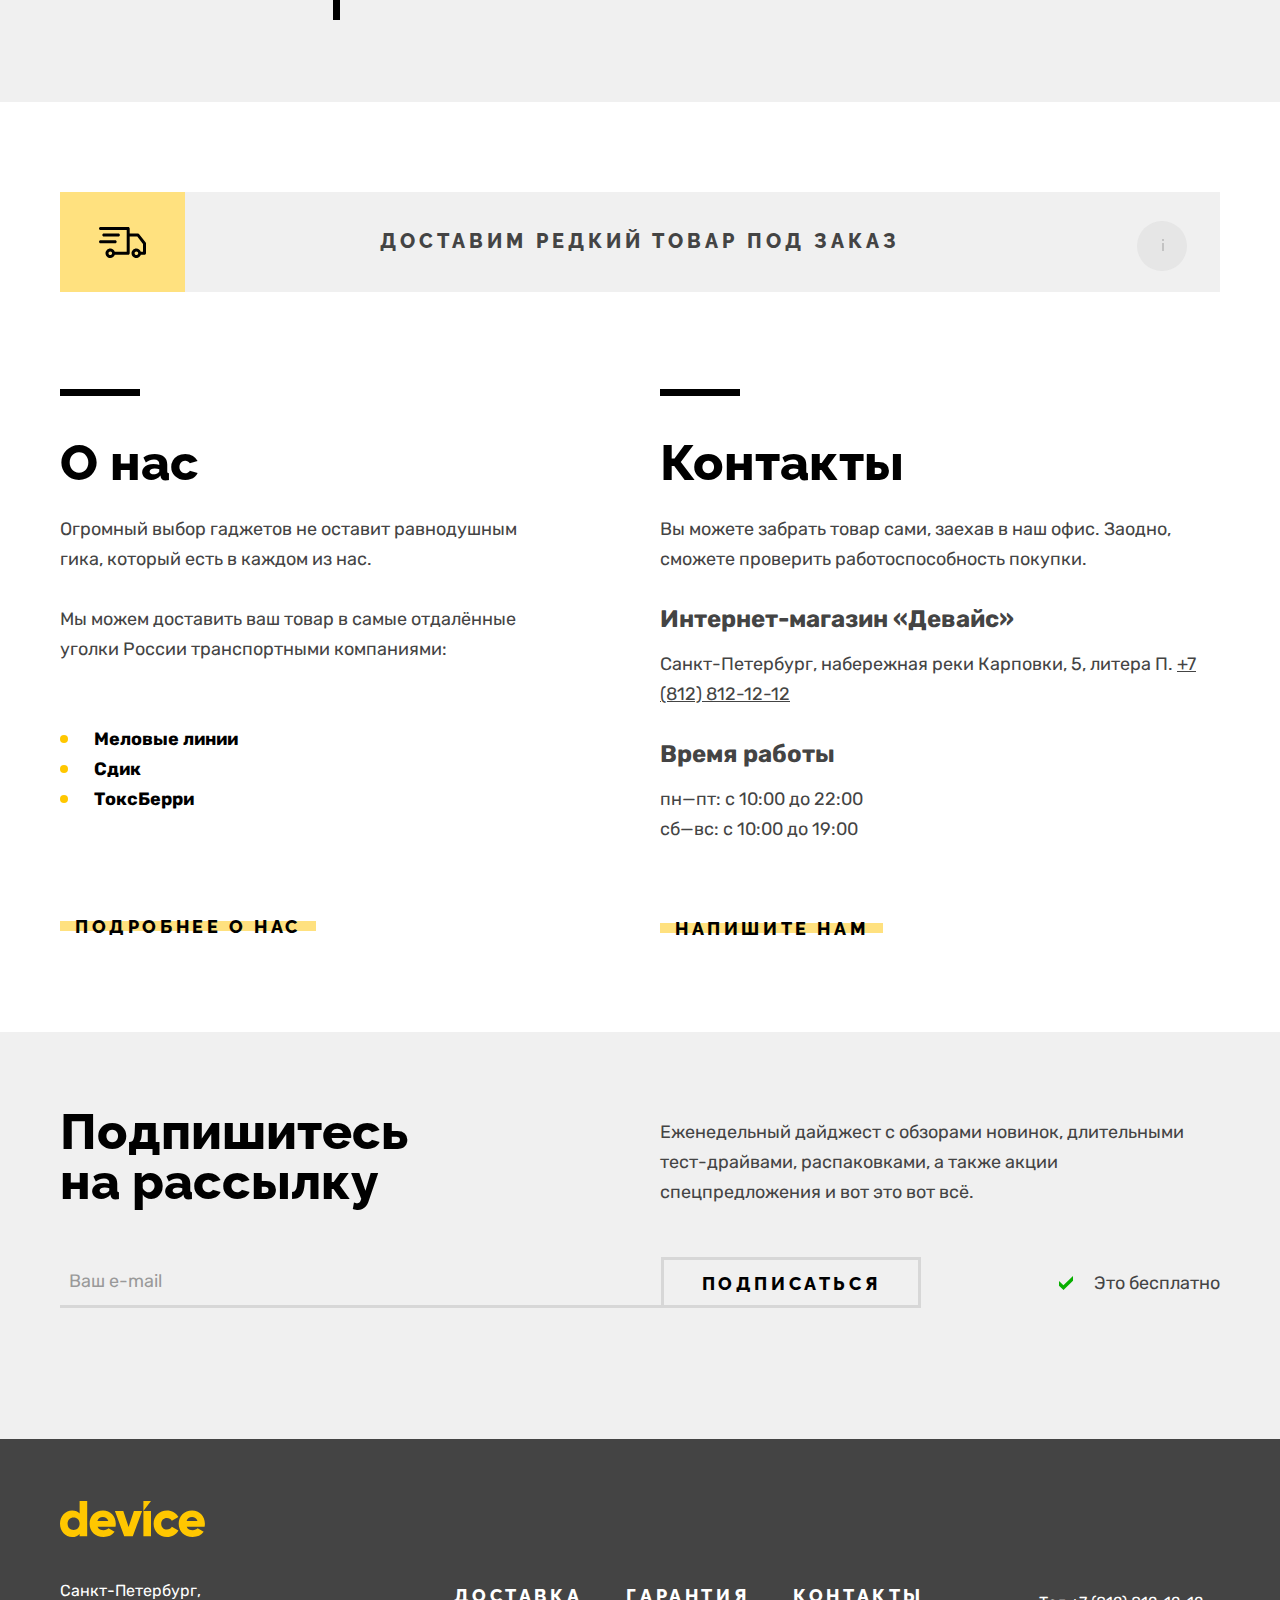
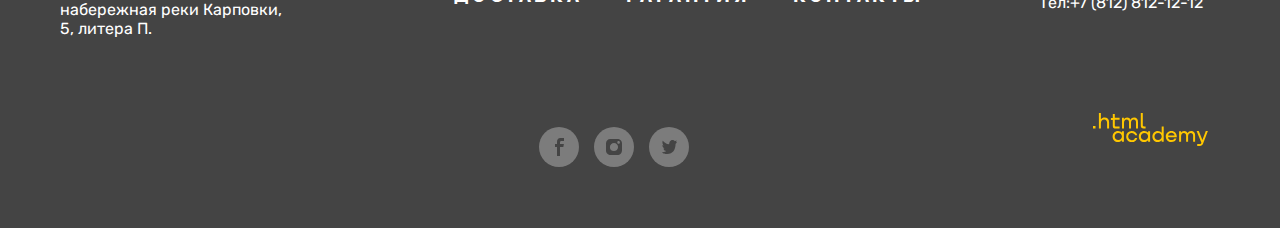
==== commit 30a67dfd: "правки" ====
--- a/index.html
+++ b/index.html
@@ -25,7 +25,7 @@
                         fill="#000" />
                     </svg>
                     <label for="page-search" class="visually-hidden">Поиск по сайту</label>
-                    <input class="search-input search-input-disable search-input-active" id="page-search"
+                    <input class="search-input" id="page-search"
                       name="page-search" type=text placeholder="Поиск по сайту">
                     <button class="search-submit-button" type="submit"> Найти </button>
                   </div>
@@ -141,7 +141,7 @@
           </div>
           <div class="slide-description">
             <p> <b class="emphasise"> Порхает как бабочка, жалит как пчела! </b> </p>
-            <p class="description"> Этот обычный, на первый взгляд, квадрокоптер оснащен мощным лазером,
+            <p class="description"> Этот обычный, на первый взгляд, квадрокоптер оснащён мощным лазером,
               замаскированным под стандартную
               камеру. </p>
             <a class="button more-detailed" href="#"> Подробнее</a>
@@ -526,9 +526,9 @@
 
             <p class="field-group amount-item-group">
               <label class="amount-label" for="amount">Количество: </label>
-              <button class="change-amount-button  plus-button"> <span class="visually-hidden"> Минус </span> </button>
               <input class="delivery-form-field field amount-field" type="text" id="amount" name="item-amount" placeholder="1">
               <button class="change-amount-button  minus-button"> <span class="visually-hidden"> Минус </span> </button>
+              <button class="change-amount-button  plus-button"> <span class="visually-hidden"> Плюс </span> </button>
             <div class="additional-info"> <span class="visually-hidden"> Дополнительная информация </span> </div>
             <div class="popover popover-delivery-form">
               <div class="popover-content">
--- a/styles/styles.css
+++ b/styles/styles.css
@@ -99,8 +99,10 @@
 
 .upper-navigation-link {
     width: min-content;
-    padding: 10px;
-    padding-left:0;
+    padding-top: 13px;
+    padding-bottom: 13px;
+    padding-right: 21px;
+    padding-left: 21px; 
     border: 2px solid transparent;
     position: relative;
     font-size: 16px;
@@ -347,6 +349,13 @@
     display: none;
 }
 
+.switch-slider-radio[type="radio"]:checked + .section-switching >.switch-section-item >.button   {
+    color: #FFE17F;
+    background: #000000;
+    width: 280px;
+    text-align: left; /*Очень странно применяется*/
+}
+
 .service-slider {
     width: 814px;
     display: flex;
@@ -402,7 +411,7 @@
 .delivery-companies-list {
     padding: 0;
     margin-top:0;
-    margin-bottom: 52px;
+    margin-bottom: 95px;
     list-style-type: none;
 }
 
@@ -452,7 +461,6 @@
 
 .write-to-us {
     margin-top:0;
-  /* Применила отступ снизу к контейнеру, иначе кнопка "Напишите нам все равно прижата к низу раздела*/
 }
 
 .about-us {
@@ -603,14 +611,33 @@
     color:#000000;
     text-decoration: none;
     text-transform: uppercase;
-    padding: 10px;
+    padding: 14px 20px;
     width: max-content;
     border: 2px solid transparent;
     box-sizing: border-box;
 }
 
-.navigation-link-current {
-    padding-left: 0; /*Почему-то не применяется*/
+.catalog-link {
+    padding-left: 16px; 
+}
+
+.catalog-link:hover::after {
+    display: none;
+}
+
+.catalog-link:hover ~ .plus:hover::before,  /*Не получается применить цвет*/
+.navigation-link-current:hover ~ .plus:hover::after {
+    background-color: #000000;
+}
+
+.catalog-link:hover ~ .plus:hover,
+.catalog-link:hover ~ .plus:hover {
+    border-color: #000000;
+}
+
+
+.catalog-link:hover ~ .plus::before {
+    display: none;
 }
 
 .emphasise {
@@ -681,11 +708,6 @@
     color: #444444;
 }
 
-/*li .current-section-button {
-    color: #FFE17F;
-    background-color: #000000;
-}*/
-
 .contact-phone {
     color: #444444;
 }
@@ -856,6 +878,7 @@
 .footer-contact-phone {
     width:auto;
     margin: 0;
+    padding: 5px 15px;
     color: #FFFFFF;
     display: block;
     text-decoration: none;
@@ -867,7 +890,7 @@
 
 .additional-page-link {
     position: relative;
-    padding: 5px;
+    padding: 14px 20px;
     font-family:"Raleway", sans-serif;
     letter-spacing: 0.2em;
     font-weight: 800;
@@ -891,8 +914,8 @@
     height: 2px;
     position: absolute;
     bottom: 0;
-    left:5px;
-    right: 5px;
+    left:20px;
+    right: 20px;
     background-color: rgba(255, 199, 0, 1);
 }
 
@@ -931,6 +954,7 @@
 
 .htmlacademy-logo {
     border: 2px solid transparent;
+    padding: 10px 10px;
 }
 
 .htmlacademy-logo .navigation-icon {
@@ -1000,7 +1024,7 @@
     outline: 5px solid #AF4FFF;
 }
 
-.links-onthepage-link:hover { /*Не меняется цвет текста при наведении*/
+.links-onthepage-link:hover { 
     color: #000000;
     opacity: 1;
 }
@@ -1023,6 +1047,8 @@
     margin: 0;
     padding-top: 71px;
     padding-left: 60px; 
+    padding-right: 69px;
+    background-color: #EBEBEB;
 
 }
 
@@ -1036,14 +1062,22 @@
     text-transform: uppercase;
     vertical-align: middle;
     margin: 0;
-    margin-right: 104px;
-    padding: 0;
-    width: 236px;
+    padding-top: 25px;
+    padding-bottom: 25px;
+    padding-left: 60px;
+    padding-right: 69px;
+    width: 329px;
+    box-sizing: border-box;
+    background-color: #DCDCDC;
+}
+
+.sorting-header {
+    background-color: transparent;
 }
 
 .sorting-form {
     line-height: 19px;
-    margin-right: 170px; 
+    margin-right: 290px; 
 }
 
 form .filter-page-header {
@@ -1109,6 +1143,7 @@
 }
 
 .pagination-link {
+    display: block;
     font-size: 16px;
     line-height: 19px;
     color: rgba(68, 68, 68, 0.3);
@@ -1131,9 +1166,6 @@
     background-color: #DCDCDC;
 }
 
-/* Сетка для страницы каталога */
-
-
 .login-name {
     margin-left:auto;
     position: relative;
@@ -1159,7 +1191,9 @@
 
 .sorting-section {
     display: flex;
-    padding: 0;
+    padding-top: 25px;
+    padding-bottom: 25px;
+    padding-left: 72px;
 }
 
 .catalog-section {
@@ -1167,7 +1201,7 @@
 }
 
 .button-ascending {
-    margin-left: auto; /*Перестал действовать*/
+    margin-left: auto; 
     width: 19px;
     margin-right: 19px;
 }
@@ -1218,13 +1252,13 @@
     font-size: 16px;
     background-color: transparent;
     appearance: none;
-    padding-right: 26px;
+    padding-right: 41px;
     padding-left: 13px;
     padding-top: 4px;
     padding-bottom: 7px;
     background-image: url("../img/open-select.svg");
     background-repeat: no-repeat;
-    background-position: right center;
+    background-position: right 15px center;
 }
 
 .select-control:hover {
@@ -1241,9 +1275,6 @@
 
 .catalog-filter-section {
     display: flex;
-    padding-top: 25px;
-    padding-bottom: 25px;
-    padding-left: 60px;
 }
 
 .catalog-filter-body {
@@ -1317,7 +1348,8 @@
 .pagination-item {
     margin-right: 30px;
     flex-shrink: 0;
-    width: min-content;
+    width: 17px;
+    text-align: center;
 }
 
 .pagination-prev {
@@ -1369,7 +1401,7 @@
 
 .button {
     box-sizing: border-box;
-    min-width: 220px;
+    min-width: 200px;
     font-family: "Raleway",sans-serif;
     font-weight: 800;
     font-size: 18px;
@@ -1408,10 +1440,6 @@
     text-align: left;
 }
 
-
-
-/*Декоративные элементы*/
-
 .product-slider-1::before {
     content: '01';
     font-family: "Rubik",sans-serif;
@@ -1477,53 +1505,76 @@
 
 .form-wrapper  .navigation-icon {
     position: absolute;
-    right: 20px;
     top: 50%;
-    left: 0;
+    left: 16px;
     margin: auto 0;
     transform: translateY(-50%);
 }
 
 .enter .navigation-icon {
     position: absolute;
-    right: 12px;
     top: 0;
     bottom: 0;
-    left: 0;
+    left: 21px;
     margin: auto 0;
 }
 
 .enter-link {
     position: relative;
-    padding-left: 25px;
+    padding-left: 46px;
 }
 
 .compare .navigation-icon {
     position: absolute;
-    right: 10px;
     top: 0;
     bottom: 0;
-    left: 0;
+    left: 21px;
     margin: auto 0;
 }
 
 .compare-link {
     position: relative;
-    padding-left: 20px;
+    padding-left: 41px;
 } 
 
 .cart .navigation-icon {
     position: absolute;
-    right: 10px;
     top: 0;
     bottom: 0;
     left: 19px;
     margin: auto 0;
 }
 
+.cart-link::before {
+    content: '2';
+    font-family: "Rubik",sans-serif;
+    font-weight: normal;
+    font-size: 14px;
+    line-height: 17px;
+    color: rgba(0,0,0, 1);
+    position: absolute;
+    background-color: #FFFFFF;
+    width: 21px;
+    height: 21px;
+    border-radius: 50%;
+    left:0;
+    top: 50%;
+    transform: translateY(-50%);
+    text-align: center;
+    z-index: 1;
+}
+
+.cart-link:hover::before {
+    color: rgba(0,0,0, 0.6);
+}
+
+.cart-link:active::before {
+    color: rgba(0,0,0, 0.3);
+}
+
 .cart-link {
    position: relative;
-   padding-left: 45px; 
+   padding-left: 44px; 
 }
 
 .close-cart-link ~ .popover-cart {
@@ -1542,12 +1593,13 @@
 .slider-button {
     margin:0;
     padding: 0;
-    border: none;
+    border: 2px solid transparent;
     background-color: transparent;
+    border-radius: 5px;
     display: block;
     cursor: pointer;
-    width: 20px;
-    height: 60px;
+    width: 40px;
+    height: 80px;
 }
 
 .slider-button .navigation-icon {
@@ -1558,11 +1610,10 @@
     fill:rgba(0, 0, 0, 0.8); 
 } 
 
-.slider-button:focus-visible .navigation-icon {
-    border: 2px solid #AF4FFF;
+.slider-button:focus-visible {
+    border-color: #AF4FFF;
     outline: none;
     box-sizing: border-box;
-    border-radius: 5px;
 }
 
 .slider-button:active .navigation-icon {
@@ -1577,15 +1628,6 @@
 .img-slide {
     box-sizing: border-box;
     margin-right: 40px;
-}
-
-.login-name .navigation-icon {
-    position: absolute;
-    right: 12px;
-    top: 0;
-    bottom: 0;
-    left: 0;
-    margin: auto 0;
 }
 
 .out {
@@ -1631,17 +1673,14 @@
     position: relative;
 }
 
-/*Состояния*/
-
-
 .under-navigation-link:hover::after{
     content:'';
     height: 2px;
     background-color: rgba(0,0,0, 1);
     position: absolute;
     bottom:0;
-    left:10px;
-    right: 10px;
+    left:20px;
+    right: 20px;
 
 }
 
@@ -1683,10 +1722,9 @@
 
 .subcribe-button {
     position: absolute;
-    top:-4px;
     display:inline-block;
     width: 260px;
-    height: 55px;
+    height: 51px;
     box-sizing: border-box;
     padding-top: 17px;
     padding-bottom: 18px;
@@ -1695,7 +1733,7 @@
     font-family: "Raleway",sans-serif;
     font-weight: 800;
     font-size: 18px;
-    line-height: 22px;
+    line-height: 14px;
     color: #000000;
     border: 3px solid rgba(0, 0, 0, 0.1);
     background: transparent;
@@ -1851,19 +1889,16 @@
 
 .login-name .navigation-icon {
     position: absolute;
-    right: 10px;
     top: 0;
     bottom: 0;
-    left: 0;
+    left: 21px;
     margin: auto 0;
 }
 
 .login-name-link {
     position: relative;
-    padding-left: 25px;
-}
-
-/*Формы*/
+    padding-left: 46px;
+}
 
 .email-input {
     box-sizing: border-box;
@@ -1889,7 +1924,7 @@
 }
 
 .email-input:focus-visible {
-    outline: 3px solid #DCDCDC;
+    outline: none;
     background-color: #DCDCDC;
     border: none;
     box-sizing: border-box;
@@ -1905,7 +1940,7 @@
 }
 
 .search-form {
-    width:516px;
+    width:420px;
     box-sizing: border-box;
     position: relative;
 }
@@ -1916,7 +1951,7 @@
     box-sizing: border-box;
     border: 2px solid transparent;
     border-radius: 20px;
-    padding-left: 36px;
+    padding-left: 52px;
     padding-top: 10px;
     padding-bottom: 10px;
     padding-right: 10px;
@@ -1924,6 +1959,7 @@
 }
 
 .search-submit-button {
+    box-sizing: border-box;
     padding-top: 10px;
     padding-bottom: 10px;
     text-align: center;
@@ -1934,8 +1970,9 @@
     line-height: 17px;
     cursor: pointer;
     border: 2px solid transparent;
-    display: inline-block;
+    display: none;
     width: 160px;
+    height: 39px;
     position: absolute;
     right: 0;
     border-bottom-right-radius: 20px;
@@ -1994,18 +2031,13 @@
    border-radius: 20px;
 }
 
-.search-input-active::placeholder {
-    color:rgba(0, 0, 0, 1);
-} 
-
-.search-input-active {
-    border-color:rgba(0, 0, 0, 1);
-}
-
-/*
+.search-input:active {
+    border-color: rgba(0,0,0, 1);
+}
+
 .search-input:active + .search-submit-button {
     display: inline-block;
-}*/
+}
 
 .form-wrapper {
     position: relative;
@@ -2048,6 +2080,10 @@
 .range-toggle:focus-visible {
     border: 2px solid #AF4FFF;
     outline: none;
+} 
+
+.range-toggle:focus-visible  ~ .range-wrapper-inputs > .catalog-filter-label { /*Не получается*/
+    color: #AF4FFF;
 } 
 
 .range-toggle:active {
@@ -2226,31 +2262,59 @@
 
 }
 
-.control-input[type="checkbox"]:checked + .control-mark { 
+.control-input[type="checkbox"]:checked + .product-color .control-mark { 
     border-color: rgba(0, 0, 0, 1);
 }
 
-.control-label:hover ~ .control-mark { /*Ничего не меняется*/
+.control-input[type="checkbox"]:checked + .product-color:hover .control-mark { 
     border-color: rgba(0, 0, 0, 0.5);
 }
 
-.control-input:focus-visible + .control-mark {  /*Не применяется к радиокнопкам*/
+.product-color:hover { 
+    color: rgba(0, 0, 0, 1);
+}
+
+.control-input[type="checkbox"]:checked ~ .product-color:hover {
+    color: rgba(0, 0, 0, 0.5);
+}
+
+.product-color:hover ~ .control-label { 
+    color: rgba(0, 0, 0, 0.5);
+}
+
+.control-input:focus-visible + .product-color .control-label {  
+    color: #AF4FFF;
+}
+
+.control-input:focus-visible + .product-color .control-mark {  
     border-color: #AF4FFF;
 }
 
-.control-input:focus-visible ~ .control-label {
+.control-input:focus-visible + .product-color .control-mark::before {  
     color: #AF4FFF;
 }
 
-.control-label:active .control-mark {
+.control-input[type="checkbox"]:checked:focus-visible + .product-color .control-mark {
+    border-color: #AF4FFF;
+}
+
+.product-color:active .control-mark {
     border-color: rgba(0,0,0, 0.2);
 }
 
-.product-color:active {
-    color: rgba(0, 0, 0, 0.5);
-}
-
-.control-input[type="checkbox"]:checked + .control-mark::before {
+.product-color:active .control-label {
+    color: rgba(0, 0, 0, 0.2);
+}
+
+.product-color:active .control-mark::before {
+    color: rgba(0,0,0, 0.2);
+}
+
+.control-input[type="checkbox"]:checked ~ .product-color:active .control-mark {
+    border-color: rgba(0,0,0, 0.2);
+}
+
+.control-input[type="checkbox"]:checked ~ .product-color .control-mark::before {
   position: absolute;
   left: 2px;
   content: '\0041';
@@ -2260,7 +2324,7 @@
   font-weight: normal;
   line-height: 1;
    -webkit-font-smoothing: antialiased;
-   -moz-osx-font-smoothing: grayscale
+   -moz-osx-font-smoothing: grayscale;
 }
 
 .bluetooth-option {
@@ -2274,7 +2338,7 @@
     border-radius: 50%;
 }
 
-.control-input[type="radio"]:checked + .control-mark::before {
+.control-input[type="radio"]:checked ~ .bluetooth-option .control-mark::before {
     position: absolute;
     top: 4px;
     left: 4px;
@@ -2285,20 +2349,60 @@
     content: "";
   }
 
-  .control-input[type="radio"]:checked + .control-mark {
-      border-color:rgba(0, 0, 0, 1);
-  }
-
-  .bluetooth-option:hover {
-      color:rgba(0,0,0, 0.5);
-  }
-
-  .control-input[type="radio"]:checked:hover .bluetooth-option {
-      color:rgba(0,0,0, 1); /*Не работает*/
-  }
-
-  .bluetooth-option:hover ~ .control-mark { /*Ничего не меняется*/
-    border-color: rgba(0, 0, 0, 0.5);
+.control-input[type="radio"]:checked ~ .bluetooth-option .control-mark {
+    border-color: rgba(0, 0, 0, 1);
+}
+
+.control-input[type="radio"]:checked ~ .bluetooth-option:hover .control-mark {
+    border-color: rgba(0,0,0, 0.5);
+}
+
+.control-input[type="radio"]:checked ~ .bluetooth-option:hover .control-mark::before {
+    background-color: rgba(0,0,0, 0.5);
+}
+  
+.control-input[type="radio"]:checked ~ .bluetooth-option:hover .control-label {
+    color: rgba(0,0,0, 0.5);
+}
+  
+.control-input:focus-visible + .bluetooth-option .control-label {  
+    color: #AF4FFF;
+}
+
+.control-input:focus-visible + .bluetooth-option .control-mark {  
+    border-color: #AF4FFF;
+}
+
+.control-input[type="radio"]:checked:focus-visible + .bluetooth-option .control-mark::before {  
+    background-color: #AF4FFF;
+}
+
+.control-input[type="radio"]:checked:focus-visible + .bluetooth-option .control-mark {
+    border-color: #AF4FFF;
+}
+
+.bluetooth-option:active .control-mark {
+    border-color: rgba(0,0,0, 0.2);
+}
+
+.bluetooth-option:active .control-label {
+    color: rgba(0, 0, 0, 0.2);
+}
+
+.bluetooth-option:active .control-mark::before {
+    background-color: rgba(0,0,0, 0.2);
+}
+
+.control-input[type="radio"]:checked ~ .bluetooth-option:active .control-mark {
+    border-color: rgba(0,0,0, 0.2);
+}
+
+.control-input[type="radio"]:checked ~ .bluetooth-option:active .control-mark::before {
+    background-color: rgba(0,0,0, 0.2);
+}
+
+.submit-button {
+    width: 200px;
 }
 
 .submit-button:hover {
@@ -2506,8 +2610,8 @@
     width: 1160px;
     position: absolute;
     left:-60px;
-    top: 40px;
-    padding-left: 45px;
+    top: 42px;
+    padding-left: 61px;
     padding-right: 59px;
     box-sizing: border-box;
     z-index: 3;
@@ -2570,10 +2674,11 @@
     z-index: 5;
   }
 
-  /*
+  
+ 
 .modal-container-close {
       display: none;
-  }*/
+  }
 
 .modal {
     position: relative;
@@ -2597,7 +2702,6 @@
     border-radius: 50%;
     width: 50px;
     height: 50px;
-    top: 89px;
     right: 80px;
 }
 
@@ -2704,12 +2808,34 @@
 .change-amount-button {
     cursor: pointer;
     display: inline-block;
-    position: absolute;
     border: 2px solid transparent;
     background-color: transparent;
     width: 35px;
     height: 35px;
     border-radius: 50%;
+    align-self: center;
+    position: absolute;
+    padding: 0;
+}
+
+.plus-button:hover::before,
+.plus-button:hover::after {
+    background-color: rgba(0, 0, 0, 1);
+}
+
+.minus-button:hover::before {
+    background-color: rgba(0, 0, 0, 1);
+}
+
+.change-amount-button:focus-visible {
+    border-color: #AF4FFF;
+    outline: none;
+}
+
+.plus-button:active::before,
+.plus-button:active::after,
+.minus-button:active::before {
+    background-color: rgba(0, 0, 0, 0.3);
 }
 
 .plus-button::before,
@@ -2740,15 +2866,14 @@
     transform: translate(-50%, -50%);
 }
 
+.minus-button {
+    bottom: 8px;
+    left: 10px;
+}
+
 .plus-button {
-    left: 0;
-    bottom: 0;
-    transform: translate(-50%, -50%);
-}
-
-.minus-button {
-    right: 0;
-    bottom: 0;
+    bottom: 8px;
+    right: 10px;
 }
 
 .additional-info {
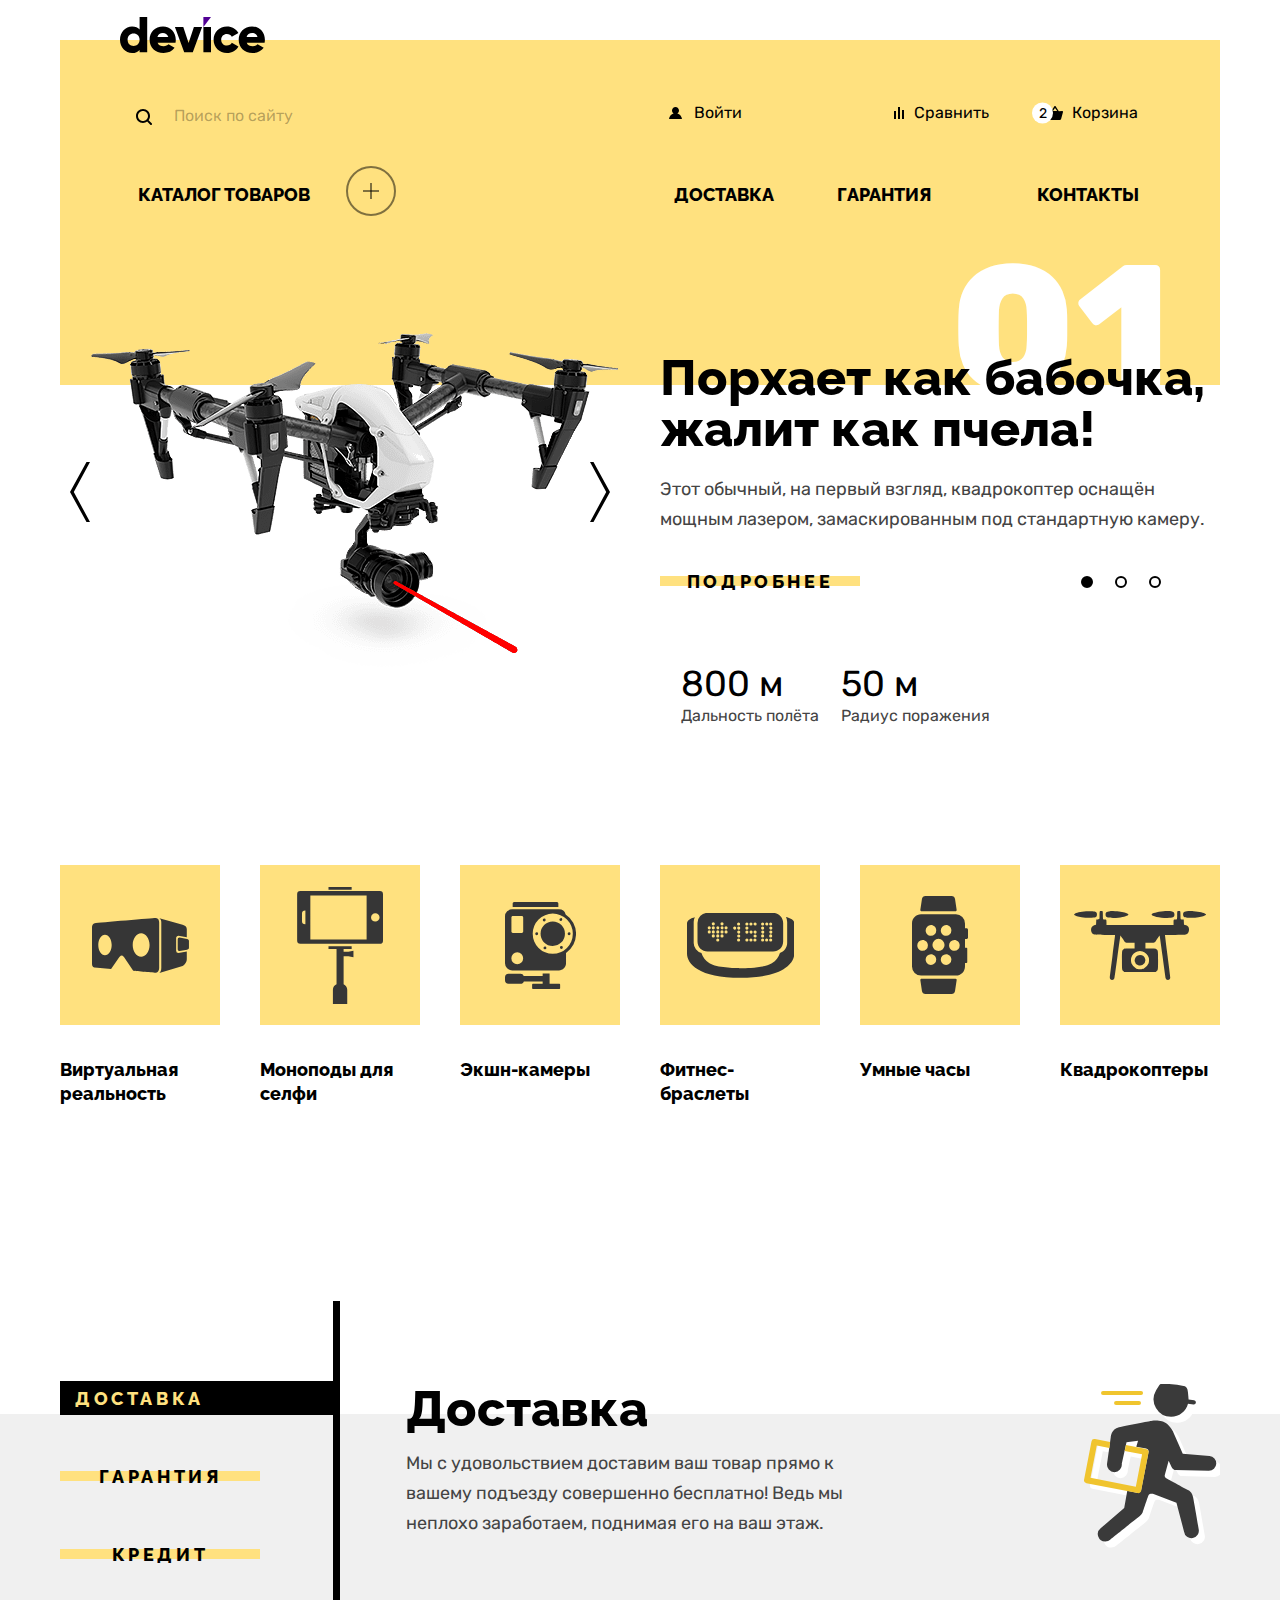
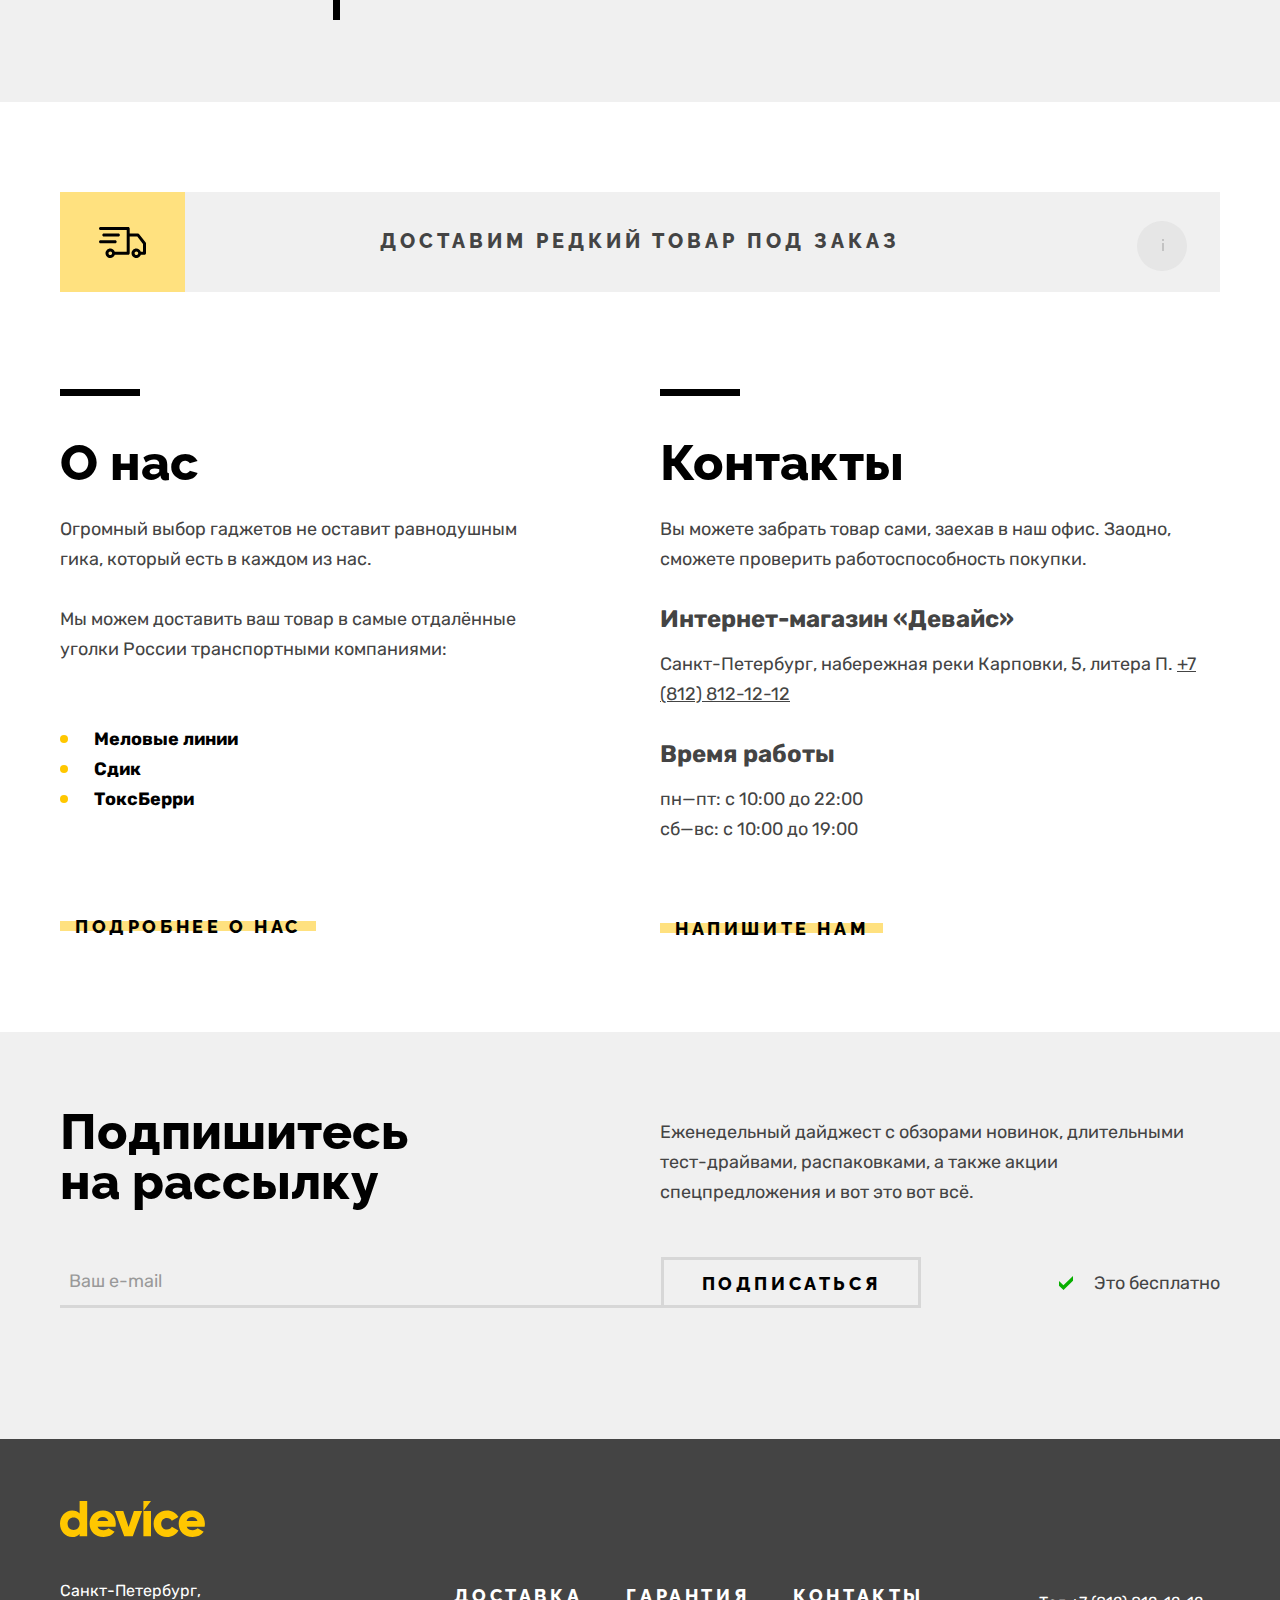
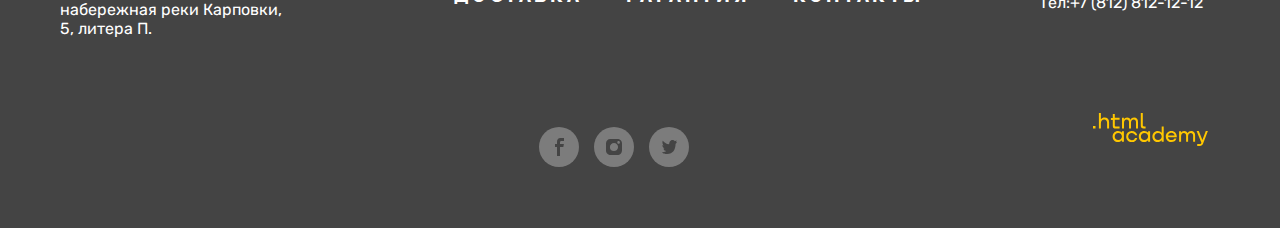
==== commit 303526c2: "на защиту" ====
--- a/index.html
+++ b/index.html
@@ -2,6 +2,7 @@
 <html lang="ru">
 
 <head>
+  <link rel="icon" href="favicon.ico">
   <meta charset="utf-8">
   <link rel="stylesheet" href="styles/styles.css">
   <title>HTML Academy: Девайс</title>
@@ -25,8 +26,8 @@
                         fill="#000" />
                     </svg>
                     <label for="page-search" class="visually-hidden">Поиск по сайту</label>
-                    <input class="search-input" id="page-search"
-                      name="page-search" type=text placeholder="Поиск по сайту">
+                    <input class="search-input" id="page-search" name="page-search" type=text
+                      placeholder="Поиск по сайту">
                     <button class="search-submit-button" type="submit"> Найти </button>
                   </div>
                 </form>
@@ -526,7 +527,8 @@
 
             <p class="field-group amount-item-group">
               <label class="amount-label" for="amount">Количество: </label>
-              <input class="delivery-form-field field amount-field" type="text" id="amount" name="item-amount" placeholder="1">
+              <input class="delivery-form-field field amount-field" type="text" id="amount" name="item-amount"
+                placeholder="1">
               <button class="change-amount-button  minus-button"> <span class="visually-hidden"> Минус </span> </button>
               <button class="change-amount-button  plus-button"> <span class="visually-hidden"> Плюс </span> </button>
             <div class="additional-info"> <span class="visually-hidden"> Дополнительная информация </span> </div>
--- a/styles/styles.css
+++ b/styles/styles.css
@@ -349,11 +349,25 @@
     display: none;
 }
 
-.switch-slider-radio[type="radio"]:checked + .section-switching >.switch-section-item >.button   {
+.delivery:checked ~ .section-switching >.delivery-section-item >.button   {
     color: #FFE17F;
     background: #000000;
     width: 280px;
-    text-align: left; /*Очень странно применяется*/
+    text-align: left; 
+}
+
+.guarantee:checked ~ .section-switching >.guarantee-section-item >.button   {
+    color: #FFE17F;
+    background: #000000;
+    width: 280px;
+    text-align: left; 
+}
+
+.credit:checked ~ .section-switching >.credit-section-item >.button   {
+    color: #FFE17F;
+    background: #000000;
+    width: 280px;
+    text-align: left; 
 }
 
 .service-slider {
@@ -625,16 +639,21 @@
     display: none;
 }
 
-.catalog-link:hover ~ .plus:hover::before,  /*Не получается применить цвет*/
-.navigation-link-current:hover ~ .plus:hover::after {
+.catalog-link:hover ~ .plus::after {
     background-color: #000000;
 }
 
-.catalog-link:hover ~ .plus:hover,
-.catalog-link:hover ~ .plus:hover {
+.catalog-link:hover ~ .plus {
     border-color: #000000;
 }
 
+.catalog-link:active ~ .plus::after {
+    background-color: rgba(0, 0, 0, 0.3);
+}
+
+.catalog-link:active ~ .plus {
+    border-color: rgba(0, 0, 0, 0.3);
+}
 
 .catalog-link:hover ~ .plus::before {
     display: none;
@@ -1550,14 +1569,14 @@
     font-family: "Rubik",sans-serif;
     font-weight: normal;
     font-size: 14px;
-    line-height: 17px;
+    line-height: 21px;
     color: rgba(0,0,0, 1);
     position: absolute;
     background-color: #FFFFFF;
     width: 21px;
     height: 21px;
     border-radius: 50%;
-    left:0;
+    left:4px;
     top: 50%;
     transform: translateY(-50%);
     text-align: center;
@@ -2082,13 +2101,41 @@
     outline: none;
 } 
 
-.range-toggle:focus-visible  ~ .range-wrapper-inputs > .catalog-filter-label { /*Не получается*/
+.toggle-min:focus-visible ~ .range-wrapper-inputs .catalog-filter-label:first-child {
     color: #AF4FFF;
-} 
+}
+
+.toggle-min:focus-visible ~ .range-wrapper-inputs > .catalog-filter-label:first-child > .range-input {
+    color: #AF4FFF;
+}
+
+.toggle-max:focus-visible ~ .range-wrapper-inputs .catalog-filter-label:last-child {
+    color: #AF4FFF;
+}
+
+.toggle-max:focus-visible ~ .range-wrapper-inputs > .catalog-filter-label:last-child > .range-input{
+    color: #AF4FFF;
+}
 
 .range-toggle:active {
     border: 2px solid #000000;
     background-color: #000000;
+}
+
+.toggle-min:active ~ .range-wrapper-inputs .catalog-filter-label:first-child {
+    color: rgba(0, 0, 0, 1);
+}
+
+.toggle-min:active ~ .range-wrapper-inputs > .catalog-filter-label:first-child > .range-input {
+    color: rgba(0, 0, 0, 1);
+}
+
+.toggle-max:active ~ .range-wrapper-inputs .catalog-filter-label:last-child {
+    color: rgba(0, 0, 0, 1);
+}
+
+.toggle-max:active ~ .range-wrapper-inputs > .catalog-filter-label:last-child > .range-input{
+    color:rgba(0, 0, 0, 1);
 }
 
 .toggle-min {
@@ -2103,10 +2150,14 @@
 
 .range-wrapper-inputs {
     display: flex;
+    position: absolute;
+    top: 10px;
+    left: -10px;
 }
   
   .catalog-filter-label {
     display: flex;
+    color: rgba(0, 0, 0, 0.3);
 }
   
   .range-input {
@@ -2118,6 +2169,7 @@
     background-color: transparent;
     border: none;
     appearance: textfield;
+    color: rgba(0, 0, 0, 0.3);
 }
   
   .range-input::-webkit-outer-spin-button,
@@ -2675,7 +2727,7 @@
   }
 
   
- 
+
 .modal-container-close {
       display: none;
   }
@@ -2753,6 +2805,7 @@
     font-size: 16px;
     line-height: 20px;
     padding-left: 20px;
+    padding-right: 20px;
     padding-top: 15px;
     padding-bottom: 15px;
     background-color: #F0F0F0;
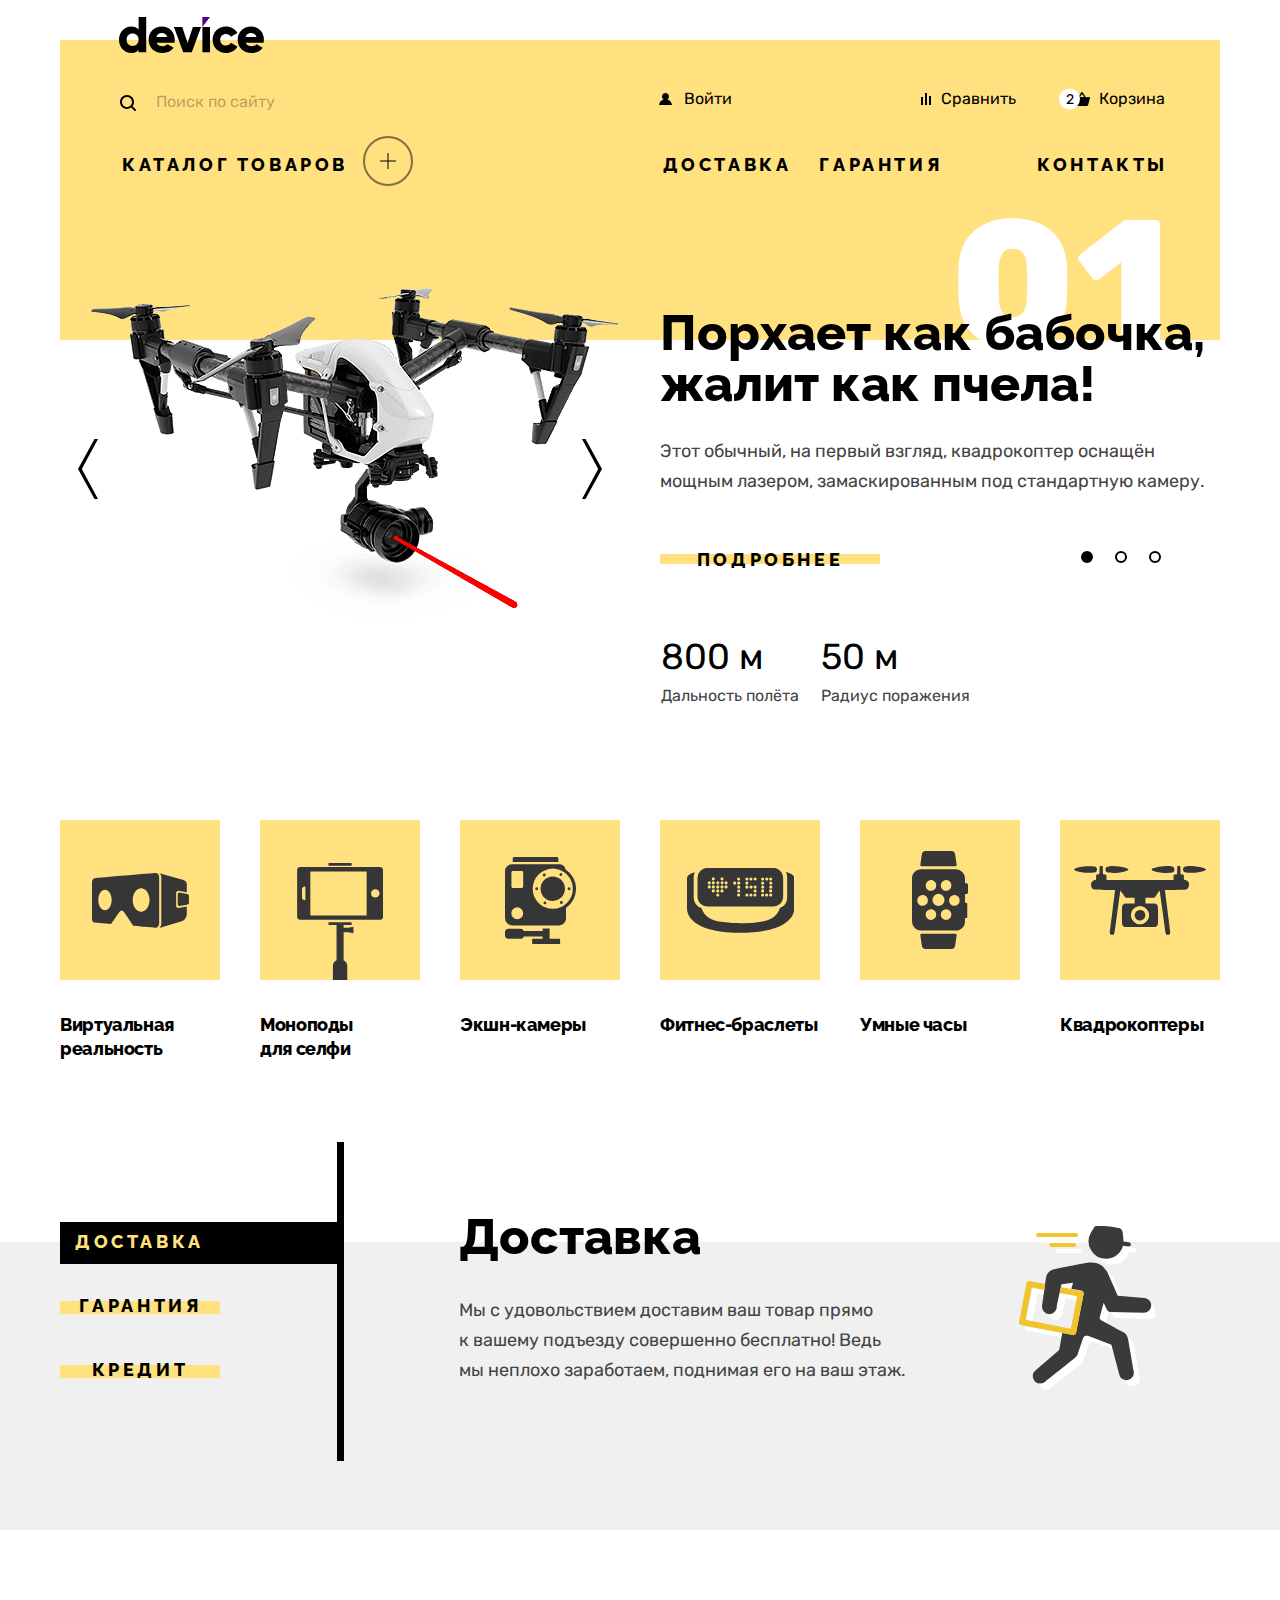
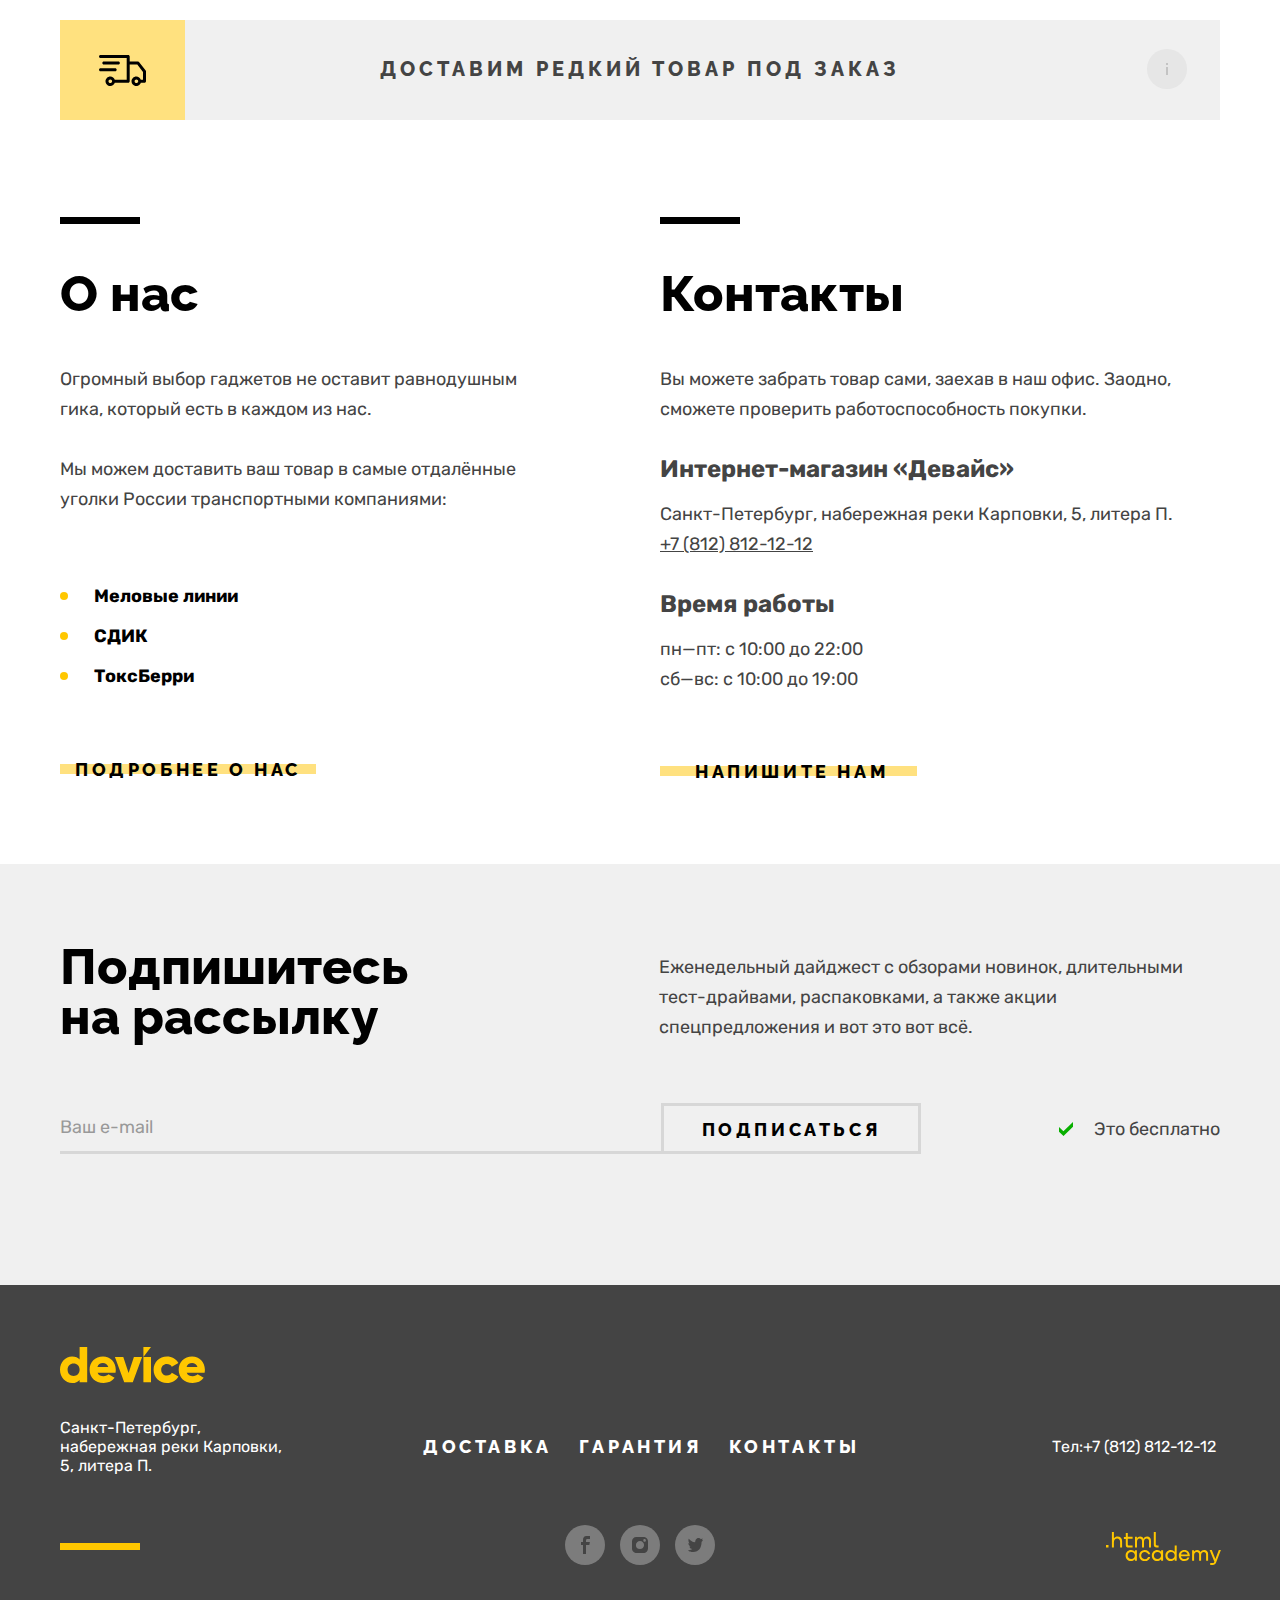
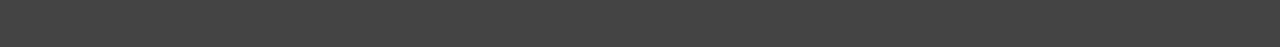
==== commit 055d4090: "внесла правки" ====
--- a/index.html
+++ b/index.html
@@ -16,6 +16,7 @@
           <a class="navigation-logo" href="#" tabindex="-1"> <img src="img/logo.svg" width="145" height="36"
               alt="Логотип компании"></a>
           <section class="main-upper-navigation">
+            <h2 class="visually-hidden"> Навигация по сайту сверху </h2>
             <ul class="upper-navigation-list">
               <li class="upper-navigation-item search">
                 <form class="search-form" action="https://echo.htmlacademy.ru/" method="get">
@@ -54,7 +55,7 @@
                     <h2 class="popover-title visually-hidden">Корзина</h2>
                     <ul class="cart-item-list">
                       <li class="cart-item">
-                        <img class="cart-item-img" src="img/catalog-product/product-1.jpg" width="41" height="43" alt=""
+                        <img class="cart-item-img" src="img/catalog-product/product-1.jpg" width="41" height="43" alt="Любительская селфи-палка"
                           tabindex="0">
                         <p class="cart-item-title"> Любительская селфи-палка </p>
                         <button class="cart-item-button" type="button"> <svg class="navigation-icon" aria-hidden="true"
@@ -63,7 +64,7 @@
                           </svg> <span class="visually-hidden"> Удалить из корзины </span> </button>
                       </li>
                       <li class="cart-item">
-                        <img class="cart-item-img" src="img/catalog-product/product-2.jpg" width="41" height="43" alt=""
+                        <img class="cart-item-img" src="img/catalog-product/product-2.jpg" width="41" height="43" alt="Профессиональная селфи-палка"
                           tabindex="0">
                         <p class="cart-item-title"> Профессиональная селфи-палка </p>
                         <button class="cart-item-button" type="button"> <svg class="navigation-icon" aria-hidden="true"
@@ -83,6 +84,7 @@
             </ul>
           </section>
           <section class="main-under-navigation">
+            <h2 class="visually-hidden"> Навигация по сайту снизу </h2>
             <ul class="under-navigation-list">
               <li class="under-navigation-item catalog">
                 <a class="under-navigation-link catalog-link" href="catalog.html"> Каталог товаров</a>
@@ -188,7 +190,7 @@
             </div>
           </div>
           <div class="slide-description">
-            <p> <b class="emphasise"> Худеем правильно! </b> </p>
+            <p> <b class="emphasise"> Худеем <br> правильно! </b> </p>
             <p class="description"> Мотивирующие фитнес-браслеты помогут найти в себе силы не пропускать занятия и
               соблюдать диету. </p>
             <a class="button more-detailed" href="#"> Подробнее</a>
@@ -206,7 +208,7 @@
         <div class="product-slider product-slider-3">
           <div class="product-slide">
             <img class="slider-image" src="img/slider/slider-img-3.png" width="560" height="560" alt="Селфи-палка">
-            <div class="slider-controls">
+            <div class="slider-controls slider-controls-slider3">
               <button class="slider-button slider-prev" type="button"> <svg class="navigation-icon" aria-hidden="true"
                   focusable="false" width="20" height="60" fill="none" xmlns="http://www.w3.org/2000/svg">
                   <path d="M20 60h-3.5L0 30 16.5 0H20L3.8 30 20 60Z" />
@@ -220,7 +222,7 @@
             </div>
           </div>
           <div class="slide-description">
-            <p> <b class="emphasise"> Делай селфи,как Бен Стиллер! </b> </p>
+            <p> <b class="emphasise"> Делай селфи, <br> как Бен Стиллер! </b> </p>
             <p class="description"> Самая длинная палка для селфи доступна в нашем магазине. Восемь (Восемь, Карл!)
               метров длиной и весом
               всего 5 кг. </p>
@@ -228,9 +230,9 @@
             <table class="features">
               <caption class="visually-hidden"> Технические характеристики </caption>
               <tr class="numerical-value">
-                <td class="metre-value"> 8,5 м</td>
-                <td class="metre-value"> 5 кг</td>
-                <td class="metre-value"> Карбон</td>
+                <td class="metre-value metre-value-slider3"> 8,5 м</td>
+                <td class="metre-value metre-value-slider3"> 5 кг</td>
+                <td class="metre-value metre-value-slider3"> Карбон</td>
               </tr>
               <tr class="row-name">
                 <td class="range">Длина палки</td>
@@ -240,7 +242,6 @@
             </table>
           </div>
         </div>
-      </div>
       </div>
     </section>
     <section class="goods-catalog">
@@ -268,7 +269,7 @@
                     d="M82.82 4.01H3.33A3.19 3.19 0 0 0 .14 7.2V53.6a3.19 3.19 0 0 0 3.19 3.2h79.5A3.19 3.19 0 0 0 86 53.6V7.2A3.19 3.19 0 0 0 82.82 4ZM8.4 37.24h-.22a3.19 3.19 0 0 1-3.2-3.2v-7.28a3.19 3.19 0 0 1 3.2-3.18h.22v13.66ZM69.62 52.4H13.34v-44h56.28v44Zm8.78-17.86a4.15 4.15 0 1 1 0-8.29 4.15 4.15 0 0 1 0 8.3ZM54.65 0H31.5v2.76h23.15V0ZM46.6 64.86V61.9h8.05v-2.76H31.5v2.76h8.04v35.24a6.07 6.07 0 0 0-3.63 5.56V117h14.33v-14.3c0-2.5-1.5-4.63-3.63-5.56v-28h4.8l5.04 1.22v-6.71l-5.05 1.21h-4.8Z" />
                 </svg>
               </a>
-              <a class="goods-catalog-item-link" href="#" tabindex="-1"> Моноподы для селфи </a>
+              <a class="goods-catalog-item-link" href="#" tabindex="-1"> Моноподы <br> для селфи </a>
             </li>
             <li class="goods-catalog-item">
               <a class="goods-catalog-item-link" href="#">
@@ -323,8 +324,6 @@
     <section class="additional-services">
       <div class="content">
         <h2 class="visually-hidden"> Дополнительные услуги </h2>
-
-
         <div class="page-container switch-container">
           <input class="switch-slider-radio delivery" type="radio" name="slider" id="delivery" checked>
           <input class="switch-slider-radio guarantee" type="radio" name="slider" id="guarantee">
@@ -343,8 +342,8 @@
           <div class="service-slider service-slider-1">
             <div class="slider-text">
               <h3 class="slider-header"> Доставка </h3>
-              <p class="slider-description">Мы с удовольствием доставим ваш товар прямо к вашему подъезду совершенно
-                бесплатно! Ведь мы неплохо заработаем, поднимая его на ваш этаж.</p>
+              <p class="slider-description">Мы с удовольствием доставим ваш товар прямо <br> к вашему подъезду совершенно
+                бесплатно! Ведь <br> мы неплохо заработаем, поднимая его на ваш этаж.</p>
             </div>
             <div class="delivery-item"> <span class="visually-hidden"> Иконка курьера </span> </div>
           </div>
@@ -396,7 +395,7 @@
               компаниями:</p>
             <ul class="delivery-companies-list">
               <li class="delivery-company-item"> Меловые линии</li>
-              <li class="delivery-company-item"> Сдик</li>
+              <li class="delivery-company-item"> СДИК </li>
               <li class="delivery-company-item"> ТоксБерри</li>
             </ul>
             <a class="button more-about-company" href="#"> Подробнее о нас </a>
@@ -432,13 +431,13 @@
             <form class="email-subcribe" action="https://echo.htmlacademy.ru/" method="POST">
               <label for="put-email" class="visually-hidden"> Введите ваш e-mail </label>
               <input class="email-input" id="put-email" name="email" type="text" placeholder="Ваш e-mail" required>
-              <button class="subcribe-button" type="submit-button"> Подписаться </button>
+              <button class="subcribe-button" type="submit"> Подписаться </button>
             </form>
             <p class="additional-note"> Это бесплатно </p>
           </div>
         </div>
+      </div>
     </section>
-    </div>
   </main>
   <footer class="footer">
     <div class="content">
@@ -505,44 +504,44 @@
         <form class="delivery-form" action="https://echo.htmlacademy.ru/" method="post">
 
           <div class="field-group-row">
-            <p class="field-group name-field-group">
+            <div class="field-group name-field-group">
               <label for="your-name">Ваше имя:</label>
               <input class="delivery-form-field field name-field" type="text" id="your-name" name="name"
                 placeholder="Имя Фамилия" required>
-            </p>
-
-            <p class="field-group email-field-group">
+            </div>
+
+            <div class="field-group email-field-group">
               <label for="your-email">Ваш e-mail:</label>
               <input class="delivery-form-field field email-field" type="text" id="your-email" name="e-mail"
                 placeholder="Введите e-mail">
-            </p>
+            </div>
           </div>
 
           <div class="field-group-row">
-            <p class="field-group delivery-item-group">
+            <div class="field-group delivery-item-group">
               <label for="delivery-item">Что нужно привезти:</label>
               <input class="delivery-form-field field" type="text" id="delivery-item" name="delivery-item"
                 placeholder="В свободной форме">
-            </p>
-
-            <p class="field-group amount-item-group">
+            </div>
+
+            <div class="field-group amount-item-group">
               <label class="amount-label" for="amount">Количество: </label>
               <input class="delivery-form-field field amount-field" type="text" id="amount" name="item-amount"
                 placeholder="1">
               <button class="change-amount-button  minus-button"> <span class="visually-hidden"> Минус </span> </button>
               <button class="change-amount-button  plus-button"> <span class="visually-hidden"> Плюс </span> </button>
-            <div class="additional-info"> <span class="visually-hidden"> Дополнительная информация </span> </div>
-            <div class="popover popover-delivery-form">
-              <div class="popover-content">
-                <h2 class="visually-hidden"> Дополнительная заметка </h2>
-                <p class="popover-content-text"> Постараемся найти, сколько нужно. Привезём сколько получится по
-                  требованиям к провозу багажа.
-                </p>
+              <div class="additional-info"> <span class="visually-hidden"> Дополнительная информация </span> </div>
+              <div class="popover popover-delivery-form">
+                <div class="popover-content">
+                  <h2 class="visually-hidden"> Дополнительная заметка </h2>
+                  <p class="popover-content-text"> Постараемся найти, сколько нужно. Привезём сколько получится по
+                    требованиям к провозу багажа.
+                  </p>
+                </div>
               </div>
             </div>
-            </p>
-          </div>
-          <button class="button submit-button" type="submit-button"> Отправить </button>
+          </div>
+          <button class="button submit-button" type="submit"> Отправить </button>
         </form>
       </section>
     </div>
--- a/styles/styles.css
+++ b/styles/styles.css
@@ -80,10 +80,14 @@
 }
 
 .navigation-container {
-    padding-left: 60px;
-    padding-right: 59px;
+    padding-left: 44px;
+    padding-right: 30px;
     margin-top: -23px;
     margin-bottom: 23px;
+}
+
+.navigation-logo {
+    margin-left: 15px;
 }
 
 
@@ -92,8 +96,8 @@
     flex-wrap: wrap;
     padding: 0;
     list-style-type: none;
-    padding-top: 35px;
-    padding-bottom: 44px;
+    padding-top: 21px;
+    padding-bottom: 28px;
     margin:0;
 }
 
@@ -124,6 +128,10 @@
     margin-right: 14px;
 }
 
+.catalog-upper-navigation-list .compare {
+    margin-right: 11px;
+}
+
 .under-navigation-item {
     margin: 0;
     padding:0;
@@ -134,12 +142,12 @@
     list-style-type: none;
     padding-top: 0;
     padding-left: 0;
-    padding-bottom: 152px;
+    padding-bottom: 137px;
     margin: 0;
 }
 
 .catalog-under-navigation-list {
-    padding-bottom: 53px;
+    padding-bottom: 22px;
 }
 
 .catalog {
@@ -148,11 +156,11 @@
 }
 
 .delivery {
-    margin-right: 19px;
+    margin-right: -16px;
 }
 
 .garanty {
-    margin-right: 62px;
+    margin-right: 51px;
 }
 
 .product-slider {
@@ -212,14 +220,20 @@
 
 .description {
     padding:0;
-    margin-top:19px;
-    margin-bottom: 30px;
+    margin-top:26px;
+    margin-bottom: 46px;
+}
+
+.metre-value {
+    padding-right: 56px;
+    padding-bottom: 8px;
 }
 
 .more-detailed {
+    width: 220px;
     display: inline-block;
     margin-top:0;
-    margin-bottom: 70px;
+    margin-bottom: 65px;
 }
 
 .slide-description {
@@ -241,16 +255,7 @@
 }
 
 .features {
-    border-spacing: 20px 0;
-}
-
-.page-container {
-    display: flex;
-    justify-content: space-between;
-}
-
-.goods-catalog {
-    margin-bottom: 169px;
+    border-spacing: 0px;
 }
 
 .goods-catalog-list {
@@ -258,7 +263,7 @@
     grid-template-columns: repeat(6,160px);
     gap: 40px;
     margin-top: 0;
-    margin-bottom: 139px;
+    margin-bottom: 194px;
     padding: 0;
     list-style-type: none;
 }
@@ -290,6 +295,12 @@
     fill:rgba(54, 54, 54, 1);
 }
 
+.goods-catalog-item:nth-child(2) .navigation-icon {
+    top: 42px;
+    right:0;
+    left: 0;
+}
+
 .goods-catalog-item-link:first-child:hover {  
     background-color: #FFC700;
 }
@@ -317,15 +328,16 @@
     grid-template-columns: 280px 814px;
     grid-template-areas: "section-switching service-slider";
     margin-bottom: 90px;
+    gap: 119px;
 }
 
 .section-switching {
     display: flex;
     flex-direction: column;
-    width: 280px;
+    width: 284px;
     padding: 0;
     margin: 0;
-    margin-top: -33px;
+    margin-top: -20px;
     list-style-type: none;
     grid-area: section-switching;
     position: relative;
@@ -342,7 +354,7 @@
 }
 
 .switch-section-item:not(:last-child) {
-    margin-bottom: 44px;
+    margin-bottom: 22px;
 }
 
 .switch-slider-radio {
@@ -374,7 +386,6 @@
     width: 814px;
     display: flex;
     flex-wrap: wrap;
-    justify-content: space-between;
     display: none;
     margin-top: -30px;
 }
@@ -400,16 +411,24 @@
 .slider-description {
     margin: 0;
     width: 497px;
+    height: 165px;
+    overflow: scroll;
+    text-overflow: ellipsis;
+}
+
+.slider-text {
+    margin-right: 63px;
 }
 
 .additional-services {
-    margin-bottom: 90px;
+    margin-bottom: 75px;
+    margin-top: -13px;
     background-color: #F0F0F0;
 }
 
 .section-header {
     margin-top: 0;
-    margin-bottom: 26px;
+    margin-bottom: 45px;
 }
 
 .paragraph-first {
@@ -419,13 +438,13 @@
 
 .paragraph {
     margin-top:0;
-    margin-bottom: 60px;
+    margin-bottom: 67px;
 }
 
 .delivery-companies-list {
     padding: 0;
     margin-top:0;
-    margin-bottom: 95px;
+    margin-bottom: 61px;
     list-style-type: none;
 }
 
@@ -434,6 +453,10 @@
     position: relative;
     font-weight: 700;
     color: #000000;
+}
+
+.delivery-company-item:not(:last-child) {
+    margin-bottom: 10px;
 }
 
 .delivery-company-item::before {
@@ -465,16 +488,12 @@
 }
 
 .about-company {
-    padding-bottom: 87px;
+    padding-bottom: 76px;
 }
 
 .work-day-time {
     margin-top:0;
-    margin-bottom: 67px;
-}
-
-.write-to-us {
-    margin-top:0;
+    margin-bottom: 60px;
 }
 
 .about-us {
@@ -483,7 +502,7 @@
     width: 560px;
     margin: 0;
     margin-right: 40px;
-    padding-top: 49px;
+    padding-top: 52px;
     padding-right: 63px;
     padding-left: 0;
     padding-bottom: 0;
@@ -492,10 +511,10 @@
 .contacts {
     position: relative;
     box-sizing: border-box;
-    width: 560px;
+    width: 515px;
     margin:0;
     padding: 0;
-    padding-top: 49px;
+    padding-top: 52px;
 }
 
 .main-feature {
@@ -537,9 +556,8 @@
 .subcribe-container {
     display: flex;
     flex-direction: row; 
-    justify-content: space-between;
     align-items: flex-end;
-    margin-bottom: 50px; 
+    margin-bottom: 61px; 
 }
 
 .form-container {
@@ -566,10 +584,11 @@
 .subcribe-header {
     width: min-content;
     margin: 0;
+    margin-right: 251px;
 }
 
 .subcribe-description {
-    width: 560px;
+    width: 529px;
     margin: 0;
 }
 
@@ -582,7 +601,7 @@
 
 .subcribe {
     background-color: #F0F0F0;
-    padding-top: 75px;
+    padding-top: 78px;
     padding-bottom: 131px;
 }
 
@@ -599,20 +618,20 @@
 .first-row {
     display: flex;
     flex-direction: row;
-    margin-bottom: 35px;
+    margin-bottom: 26px;
     width: auto;
 }
 
 .second-row {
     display:flex;
-    justify-content: space-between;
-    margin-bottom: 63px;
+    align-items: center;
+    margin-bottom: 45px;
 
 }
 
 .third-row {
     display: flex;
-    align-items: flex-end;
+    align-items: baseline;
 }
 
 .under-navigation-link {
@@ -629,6 +648,7 @@
     width: max-content;
     border: 2px solid transparent;
     box-sizing: border-box;
+    letter-spacing: 0.2em;
 }
 
 .catalog-link {
@@ -678,8 +698,12 @@
     line-height: 50px;
     color:#000000;
     padding: 0;
-    margin-top:0;
-    margin-bottom: 14px;
+    margin-bottom: 33px;
+    margin-top: 0px;
+}
+
+.information-container {
+    display: flex;
 }
 
 .goods-catalog-item-link {
@@ -690,6 +714,7 @@
     line-height: 24px;
     color:#000000;
     text-decoration: none;
+    letter-spacing: -0.02em;
 }
 
 .numerical-value {
@@ -805,6 +830,7 @@
     background-repeat: no-repeat;
     width: 136px;
     height: 164px;
+    margin-top: 14px;
 }
 
 .garanty-item {
@@ -812,6 +838,7 @@
     background-repeat: no-repeat;
     width: 171px;
     height: 195px;
+    margin-top: 14px;
 }
 
 .credit-item {
@@ -819,6 +846,7 @@
     background-repeat: no-repeat;
     width: 156px;
     height: 188px;
+    margin-top: 14px;
 }
 
 .img:hover {
@@ -853,9 +881,9 @@
 .more-information .navigation-icon {
     position: absolute;
     fill: rgba(0, 0, 0, 0.5);
-    top: 47px;
+    top: 43px;
     bottom: 45px;
-    right: 56px;
+    right: 52px;
 }
 
 .more-information::before {
@@ -863,8 +891,8 @@
     content: '';
     background-color: #DCDCDC80;
     border-radius: 50%;
-    width: 50px;
-    height: 50px;
+    width: 40px;
+    height: 40px;
     right: 33px;
     top: 29px;
     bottom: 31px;
@@ -883,21 +911,34 @@
     width: 239px;
     font-size: 16px;
     line-height: 19px;
+    margin-right: 122px;
+    position: relative;
+}
+
+.footer-address::after {
+    content: '';
+    position: absolute;
+    left: 0;
+    bottom: -75px;
+    width: 80px;
+    height: 7px;
+    background-color: #FFC700;
 }
 
 .additional-page-list {
     width: 458px;
     display: flex;
-    justify-content: space-evenly;
+    flex-wrap: wrap;
     padding: 0;
     margin: 0;
     list-style-type: none;
+    margin-right: 171px;
 }
 
 .footer-contact-phone {
     width:auto;
     margin: 0;
-    padding: 5px 15px;
+    padding: 0;
     color: #FFFFFF;
     display: block;
     text-decoration: none;
@@ -909,7 +950,7 @@
 
 .additional-page-link {
     position: relative;
-    padding: 14px 20px;
+    padding: 0;
     font-family:"Raleway", sans-serif;
     letter-spacing: 0.2em;
     font-weight: 800;
@@ -933,15 +974,14 @@
     height: 2px;
     position: absolute;
     bottom: 0;
-    left:20px;
-    right: 20px;
+    left:0;
+    right: 0;
     background-color: rgba(255, 199, 0, 1);
 }
 
 .additional-page-link:focus-visible {
-    box-sizing: border-box;
-    outline: none;
-    border: 2px solid #AF4FFF;
+    outline: 2px solid #AF4FFF;
+    outline-offset: 14px;
     border-radius: 25px;
 }
 
@@ -955,6 +995,7 @@
 
 .additional-page-item {
     flex-shrink: 0; 
+    margin-right: 23px;
 }
 
 .additional-page-item:last-child {
@@ -964,8 +1005,8 @@
 .socialmedia-list {
     list-style-type: none;
     margin: 0;
-    margin-left:auto;
-    margin-right: 392px;
+    margin-left: 505px;
+    margin-right: 379px;
     display: flex;
     justify-content: center;
     padding: 0;
@@ -1019,16 +1060,16 @@
     line-height: 50px;
     color: #000000;
     margin-top: 0;
-    margin-bottom: 14px;
+    margin-bottom: 18px;
 }
 
 .links-onthepage-link {
-    font-size: 18px;
+    font-size: 16px;
     line-height: 20px;
     color: #000000;
     opacity: 0.6;
     text-decoration: none;
-    padding-right: 17px;
+    padding-right: 19px;
 }
 
 .links-onthepage-item:not(:last-child) {
@@ -1065,7 +1106,7 @@
     color: #000000;
     margin: 0;
     padding-top: 71px;
-    padding-left: 60px; 
+    padding-left: 61px; 
     padding-right: 69px;
     background-color: #EBEBEB;
 
@@ -1088,6 +1129,7 @@
     width: 329px;
     box-sizing: border-box;
     background-color: #DCDCDC;
+    letter-spacing: 0.2em;
 }
 
 .sorting-header {
@@ -1095,8 +1137,8 @@
 }
 
 .sorting-form {
-    line-height: 19px;
-    margin-right: 290px; 
+    line-height: 9px;
+    margin-right: 311px; 
 }
 
 form .filter-page-header {
@@ -1110,14 +1152,25 @@
     font-size: 16px;
     line-height: 19px;
     color: #000000;
-    margin-bottom: 32px;
+}
+
+.catalog-filter-group:first-child .catalog-filter-title {
+    margin-bottom: 34px;
+}
+
+.catalog-filter-group:nth-child(2) .catalog-filter-title {
+    margin-bottom: 30px;
+}
+
+.catalog-filter-group:nth-child(3) .catalog-filter-title {
+    margin-bottom: 29px;
 }
 
 .catalog-filter-title::before {
     position: absolute;
     content:'';
     background-color: #000000;
-    width: 200px;
+    width: 196px;
     height: 2px;
     top:0;
 }
@@ -1153,6 +1206,11 @@
 .product-card-title {
     width: 280px;
     color: #000000;
+    font-size: 18px;
+    line-height: 24px;
+    margin-top: 36px;
+    margin-bottom: 0;
+    letter-spacing: -0.02em;
 }
 
 .product-card-image {
@@ -1186,8 +1244,13 @@
 }
 
 .login-name {
-    margin-left:auto;
-    position: relative;
+    margin-left:113px;
+    position: relative;
+}
+
+.log-out {
+    margin-left:-16px;
+    margin-right: 4px;
 }
 
 .header-menu {
@@ -1197,7 +1260,7 @@
     justify-content: flex-start;
     margin: 0;
     padding-top: 37px;
-    padding-bottom: 49px;
+    padding-bottom: 46px;
     padding-left: 60px;
 }
 
@@ -1210,8 +1273,9 @@
 
 .sorting-section {
     display: flex;
-    padding-top: 25px;
-    padding-bottom: 25px;
+    flex-wrap: wrap;
+    padding-top: 21px;
+    padding-bottom: 15px;
     padding-left: 72px;
 }
 
@@ -1220,9 +1284,7 @@
 }
 
 .button-ascending {
-    margin-left: auto; 
-    width: 19px;
-    margin-right: 19px;
+    margin-right: 5px;
 }
 
 .button-ascending .navigation-icon { 
@@ -1242,10 +1304,6 @@
     fill:rgba(0, 0, 0, 1);
 }
 
-.button-descending {
-    width: 19px;
-}
-
 .button-descending:focus-visible {
     box-sizing: border-box;
     outline: 5px solid #AF4FFF;
@@ -1264,17 +1322,18 @@
 }
 
 .select-control {
-    margin-left: 52px;
+    margin-left: 28px;
     border: none;
     cursor: pointer;
     font: inherit;
     font-size: 16px;
+    line-height: 18px;
     background-color: transparent;
     appearance: none;
     padding-right: 41px;
     padding-left: 13px;
-    padding-top: 4px;
-    padding-bottom: 7px;
+    padding-top: 5px;
+    padding-bottom: 5px;
     background-image: url("../img/open-select.svg");
     background-repeat: no-repeat;
     background-position: right 15px center;
@@ -1306,7 +1365,7 @@
 
 .product-cards-section {
     padding-top: 69px;
-    padding-bottom: 77px;
+    padding-bottom: 76px;
     padding-left: 72px;
 }
 
@@ -1332,18 +1391,18 @@
     font-family: "Raleway",sans-serif;
     font-weight: 800;
     font-size: 16px;
-    line-height: 19px;
+    line-height: 20px;
     text-transform: uppercase;
     text-align: center;
     cursor: pointer;
     display: inline-block;
-    padding-top: 18px;
-    padding-bottom: 18px;
+    padding-top: 12px;
+    padding-bottom: 17px;
     padding-left: 29px;
     padding-right: 30px;
     width: 760px;
-    margin-bottom: 51px;
-    margin-top: 44px;
+    margin-bottom: 50px;
+    margin-top: 47px;
     box-sizing: border-box;
     letter-spacing: 0.2em;
 }
@@ -1351,7 +1410,6 @@
 .page-pagination {
     position: relative;
     display: flex;
-    justify-content: space-between;
     width: 760px;
     height: 70px;
     margin: 0;
@@ -1365,7 +1423,7 @@
 }
 
 .pagination-item {
-    margin-right: 30px;
+    margin-right: 22px;
     flex-shrink: 0;
     width: 17px;
     text-align: center;
@@ -1373,7 +1431,7 @@
 
 .pagination-prev {
     display: block;
-    margin-right: auto;
+    margin-right: 267px;
     letter-spacing: 0.2em;
 }
 
@@ -1388,7 +1446,7 @@
     width: 127px;
     height: 70px;
     text-align: center;
-    padding-top: 27px;
+    padding-top: 24px;
     padding-bottom: 24px;
     box-sizing: border-box;
     top: 0;
@@ -1400,7 +1458,7 @@
 }
 
 .pagination-next-link {
-    right:0;
+    right: 7px;
 }
 
 .pagination-prev-link:hover,
@@ -1442,6 +1500,13 @@
     background: linear-gradient(to bottom, transparent 36%, #FFE17F 36% , #FFE17F 66%, transparent 66%, transparent 99%);
 }
 
+.switch-section-button {
+    min-width: unset;
+    width: 160px;
+    padding-top: 9px;
+    padding-bottom: 11px;
+}
+
 .switch-section-button:hover {  
     background: #FFC700;
 }
@@ -1492,6 +1557,10 @@
     position: absolute;
     right: 40px;
     top: -20px;
+}
+
+.metre-value-slider3 {
+    padding-right: 71px;
 }
 
 .socialmedia-link {
@@ -1530,6 +1599,11 @@
     transform: translateY(-50%);
 }
 
+.enter {
+    margin-left: 112px;
+    margin-right: 143px;
+}
+
 .enter .navigation-icon {
     position: absolute;
     top: 0;
@@ -1606,7 +1680,11 @@
     justify-content: space-between;
     top: 50%;
     width: 100%;
-    transform: translateY(-140%);
+    transform: translateY(-90px);
+}
+
+.slider-controls-slider3 {
+    transform: translateY(-32px);
 }
 
 .slider-button {
@@ -1617,7 +1695,7 @@
     border-radius: 5px;
     display: block;
     cursor: pointer;
-    width: 40px;
+    width: 56px;
     height: 80px;
 }
 
@@ -1661,16 +1739,17 @@
     background-color: transparent;
     display: inline-block;
     cursor: pointer;
-    width: 30px;
-    height: 30px;
+    width: 20px;
+    height: 20px;
+    padding: 0;
 }
 
 .follow-me::before{ 
    content: 'new'; 
    bottom: 293px;
    right: 27px;
-   left: 273px;
-   top: 27px;
+   left: 270px;
+   top: 29px;
    position: absolute;
    font-family: "Raleway",sans-serif;
    font-size: 14px;
@@ -1688,7 +1767,7 @@
    height: 60px;
 }
 
-.product-card:last-child {
+.product-card {
     position: relative;
 }
 
@@ -1797,8 +1876,8 @@
 }
 
 .footer-contact-phone:focus-visible {
-    border: 2px solid #AF4FFF;
-    outline: none;
+    outline: 2px solid #AF4FFF;
+    outline-offset: 5px;
     border-radius: 25px;
 }
 
@@ -1840,7 +1919,7 @@
     width: 360px;
     height: 380px;
     background-color: #F0F0F0CC;
-    padding: 180px 100px;
+    padding: 173px 88px;
     box-sizing: border-box;
     display: none;
 }
@@ -1869,6 +1948,12 @@
     background: linear-gradient(to bottom, transparent 36%, #FFE17F 36% , #FFE17F 66%, transparent 66%, transparent 99%);
 }
 
+.write-to-us {
+    margin-top:0;
+    padding-left: 35px;
+    padding-right: 29px;
+}
+
 .more-about-product:hover {
     background: #FFC700;
 }
@@ -1921,8 +2006,7 @@
 
 .email-input {
     box-sizing: border-box;
-    padding-left: 0;
-    padding: 9px;
+    padding: 0;
     border: none;
     border-bottom: 3px solid rgba(0, 0, 0, 0.1);
     background-color: transparent;
@@ -1970,7 +2054,7 @@
     box-sizing: border-box;
     border: 2px solid transparent;
     border-radius: 20px;
-    padding-left: 52px;
+    padding-left: 50px;
     padding-top: 10px;
     padding-bottom: 10px;
     padding-right: 10px;
@@ -2066,9 +2150,19 @@
     border: none;
     padding: 0;
     margin: 0;
+    display: flex;
+    flex-direction: column;
+}
+
+.catalog-filter-group:first-child {
+    margin-bottom: 52px;
+}
+
+.catalog-filter-group:nth-child(2) {
+    margin-bottom: 44px;
+}
+.catalog-filter-group:nth-child(3) {
     margin-bottom: 46px;
-    display: flex;
-    flex-direction: column;
 }
 
 .range-scale {
@@ -2083,6 +2177,8 @@
     position: absolute;
     height: 2px;
     background-color: #000000;
+    width: 110px;
+    left:6px;
 }
 
 .range-toggle {
@@ -2151,13 +2247,14 @@
 .range-wrapper-inputs {
     display: flex;
     position: absolute;
-    top: 10px;
-    left: -10px;
+    top: 18px;
+    left: -15px;
 }
   
   .catalog-filter-label {
     display: flex;
     color: rgba(0, 0, 0, 0.3);
+    margin-right: 14px;
 }
   
   .range-input {
@@ -2197,7 +2294,7 @@
 
 .plus {
     position: absolute;
-    transform: translateY(-14px);
+    transform: translate(-21px, -14px);
     background-color: transparent;
     border: 2px solid rgba(0, 0, 0, 0.5);
     border-radius: 50%;
@@ -2269,7 +2366,7 @@
 
 .description-navigation {
     position: absolute;
-    bottom: 200px;
+    bottom: 180px;
     right: 59px;
     z-index: 2;
 }
@@ -2298,7 +2395,7 @@
 .product-color {
     position: relative;
     display: block;
-    padding-left: 27px;
+    padding-left: 36px;
     cursor: pointer;
 }
 
@@ -2368,10 +2465,12 @@
 
 .control-input[type="checkbox"]:checked ~ .product-color .control-mark::before {
   position: absolute;
-  left: 2px;
+  left: 1px;
+  bottom: 2px;
   content: '\0041';
   display: inline-block;
   font-family: 'Glyphter';
+  font-size: 13px;
   font-style: normal;
   font-weight: normal;
   line-height: 1;
@@ -2382,7 +2481,7 @@
 .bluetooth-option {
     position: relative;
     display: block;
-    padding-left: 27px;
+    padding-left: 36px;
     cursor: pointer;
 }
 
@@ -2484,10 +2583,13 @@
     line-height: 20px;
     color: #FFFFFF;
     min-height: 218px;
-    right: -82px;
-    top: 43px;
+    right: -55px;
+    top: 40px;
     z-index: 4;
-}
+    box-shadow: 0 10px 0 0 #EBEBEB;
+}
+
+
 
 .popover::before {
     content:'';
@@ -2536,7 +2638,7 @@
 
 .cart-item-title {
     margin: 0;
-    width: 180px;
+    width: 172px;
 }
 
 .cart-item-button {
@@ -2599,14 +2701,14 @@
 
 .total-price-container {
     background-color: #1A1A1A;
-    padding-top: 20px;
-    padding-bottom: 20px;
+    padding-top: 13px;
+    padding-bottom: 13px;
     padding-left:20px;
     padding-right:20px;
     display: grid;
     grid-template-columns: repeat(2,auto);
     row-gap: 10px;
-    margin-top: 20px;
+    margin-top: 19px;
 }
 
 .item-amount,
@@ -2634,7 +2736,7 @@
     text-transform: uppercase;
     letter-spacing: 0.2em;
     color: #000000;
-    margin-top: 35px;
+    margin-top: 18px;
     margin-left: 20px;
     margin-right: 20px;
 }
@@ -2655,15 +2757,16 @@
 
 .sub-directory-popover {
     display: flex;
-    padding-top: 33px;
-    padding-bottom:  27px;
+    flex-wrap: wrap;
+    padding-top: 29px;
+    padding-bottom: 51px;
     position: absolute;
     background-color: #FFE17F;
     width: 1160px;
     position: absolute;
-    left:-60px;
-    top: 42px;
-    padding-left: 61px;
+    left:-44px;
+    top: 38px;
+    padding-left: 44px;
     padding-right: 59px;
     box-sizing: border-box;
     z-index: 3;
@@ -2678,9 +2781,14 @@
     width: 210px;
     list-style-type: none;
     display: flex;
+    flex-wrap: wrap;
     flex-direction: column;
     justify-content: flex-start;
 
+}
+
+.sub-directory-list:nth-child(2) {
+    margin-right: -9px;
 }
 
 .sub-directory-item-link {
@@ -2712,7 +2820,7 @@
 }
 
 .sub-directory-item:not(:last-child) {
-    margin-bottom: 15px;
+    margin-bottom: 9px;
 }
 
 .modal-container {
@@ -2735,16 +2843,19 @@
 .modal {
     position: relative;
     margin: auto;
-    padding-top: 72px;
+    padding-top: 66px;
     padding-bottom: 88px;
-    padding-left: 80px;
+    padding-left: 72px;
     padding-right: 80px;
     background-color: #FFFFFF;
     border: 10px solid #000000;
   } 
 
 .modal-delivery {
-    width: 900px;
+    width: 923px;
+    height: 580px;
+    box-shadow: 0 10px 0 0 #EBEBEB;
+    box-sizing: border-box;
 }
 
 .modal-close-button {
@@ -2754,7 +2865,8 @@
     border-radius: 50%;
     width: 50px;
     height: 50px;
-    right: 80px;
+    right: 60px;
+    top:71px;
 }
 
 .modal-close-button .navigation-icon {
@@ -2781,7 +2893,7 @@
     line-height: 50px;
     color: #000000;
     margin: 0;
-    margin-bottom: 58px;
+    margin-bottom: 69px;
 }
 
 .field-group {
@@ -2797,7 +2909,6 @@
 
 .field-group-row {
     display: flex;
-    justify-content: space-between;
 }
 
 .field {
@@ -2806,8 +2917,8 @@
     line-height: 20px;
     padding-left: 20px;
     padding-right: 20px;
-    padding-top: 15px;
-    padding-bottom: 15px;
+    padding-top: 20px;
+    padding-bottom: 20px;
     background-color: #F0F0F0;
     border: none; 
     width: 100%;
@@ -2821,22 +2932,27 @@
     margin-bottom: 10px;
 }
 
-.field-group-row:first-child .field-group {
-    width: 360px;
-}
-
 .field-group-row:first-child {
-    margin-bottom: 40px;
+    margin-bottom: 2px;
+}
+
+.delivery-item-group label,
+.amount-item-group label {
+    margin-bottom: 13px;
 }
 
 .delivery-form .submit-button {
     align-self: flex-start;
-    margin-top: 54px;
+    margin-top: 49px;
 }
 
 .delivery-item-group {
     flex-grow: 1;
     margin-right: 40px;
+}
+
+.delivery-item-group .field {
+    width: 561px;
 }
 
 .name-field {
@@ -2844,6 +2960,8 @@
     background-repeat: no-repeat;
     background-position: right 24px center;
     padding-right: 37px;
+    width: 362px;
+    
 }
 
 .email-field {
@@ -2851,6 +2969,7 @@
     background-repeat: no-repeat;
     background-position: right 24px center;
     padding-right: 39px;
+    width: 361px;
 }
 
 .amount-label {
@@ -2949,6 +3068,7 @@
 
 .amount-field {
     text-align: center;
+    width: 161px;
 }
 
 .popover-delivery-form {
@@ -2992,7 +3112,7 @@
     content: 'Забавный у вас адрес';
     color: #000000;
     position: absolute;
-    bottom: 0;
+    bottom: 7px;
     font-size: 14px;
     line-height: 30px;
 }
@@ -3007,14 +3127,15 @@
     content: 'Пожалуйста, представьтесь';
     color: #000000;
     position: absolute;
-    bottom: 0;
+    bottom: 7px;
     font-size: 14px;
     line-height: 30px;
 }
 
 .name-field-group {
     position: relative;
-    padding-bottom: 30px;
+    padding-bottom: 40px;
+    margin-right: 38px;
 }
 
 .service-input[type="radio"]:not(:checked) .option-name {
